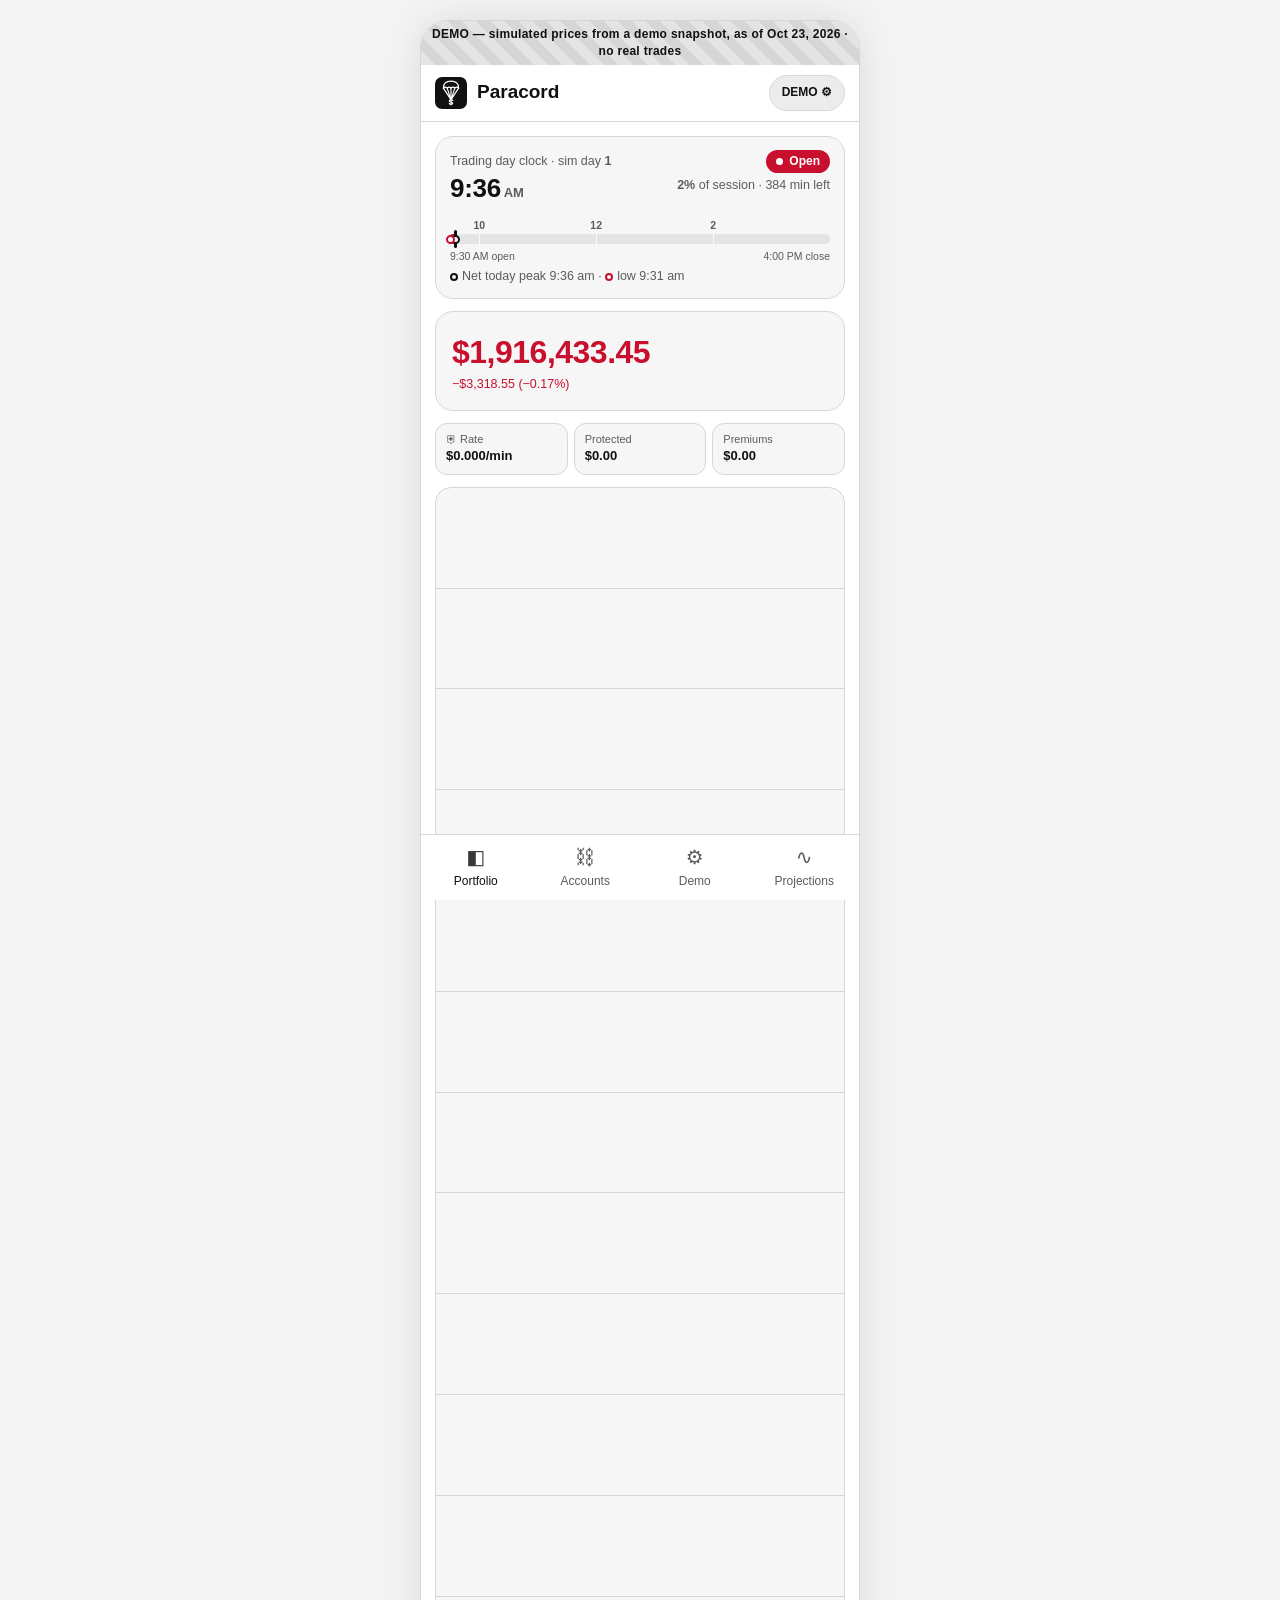
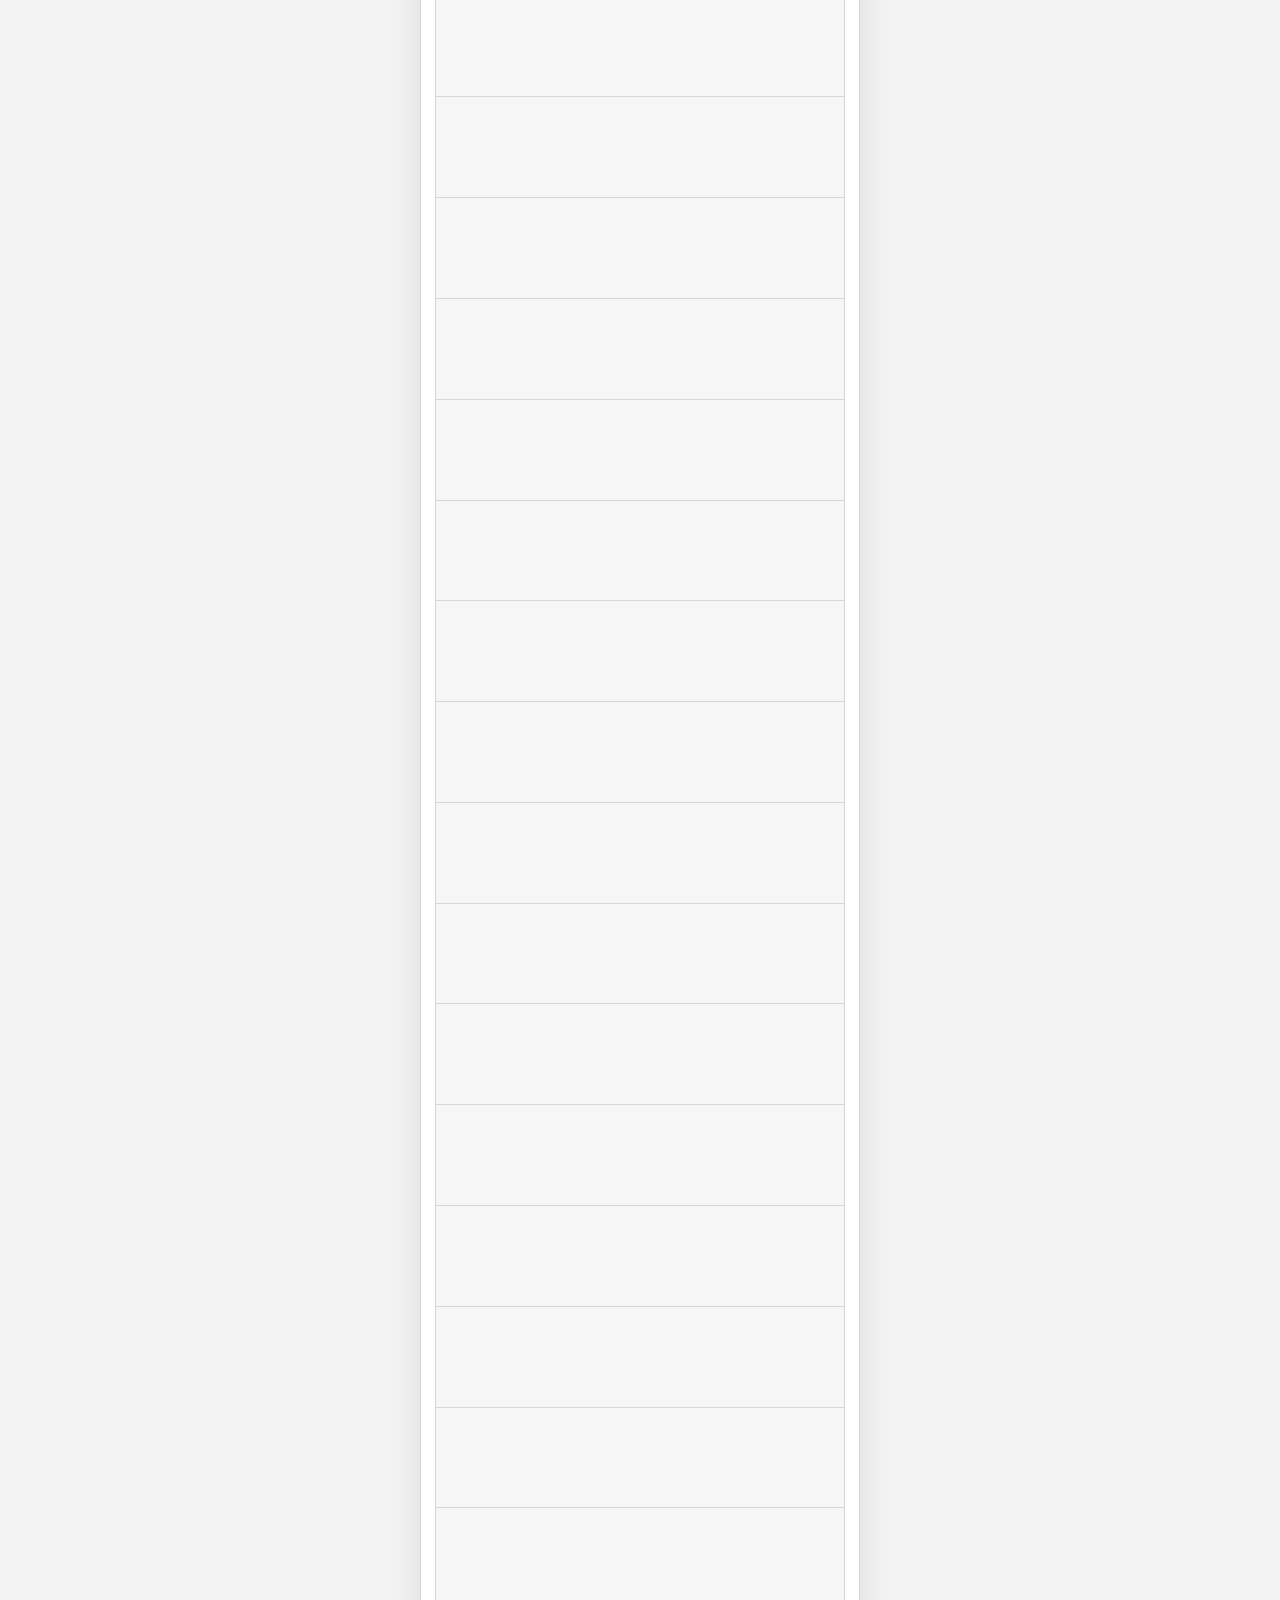
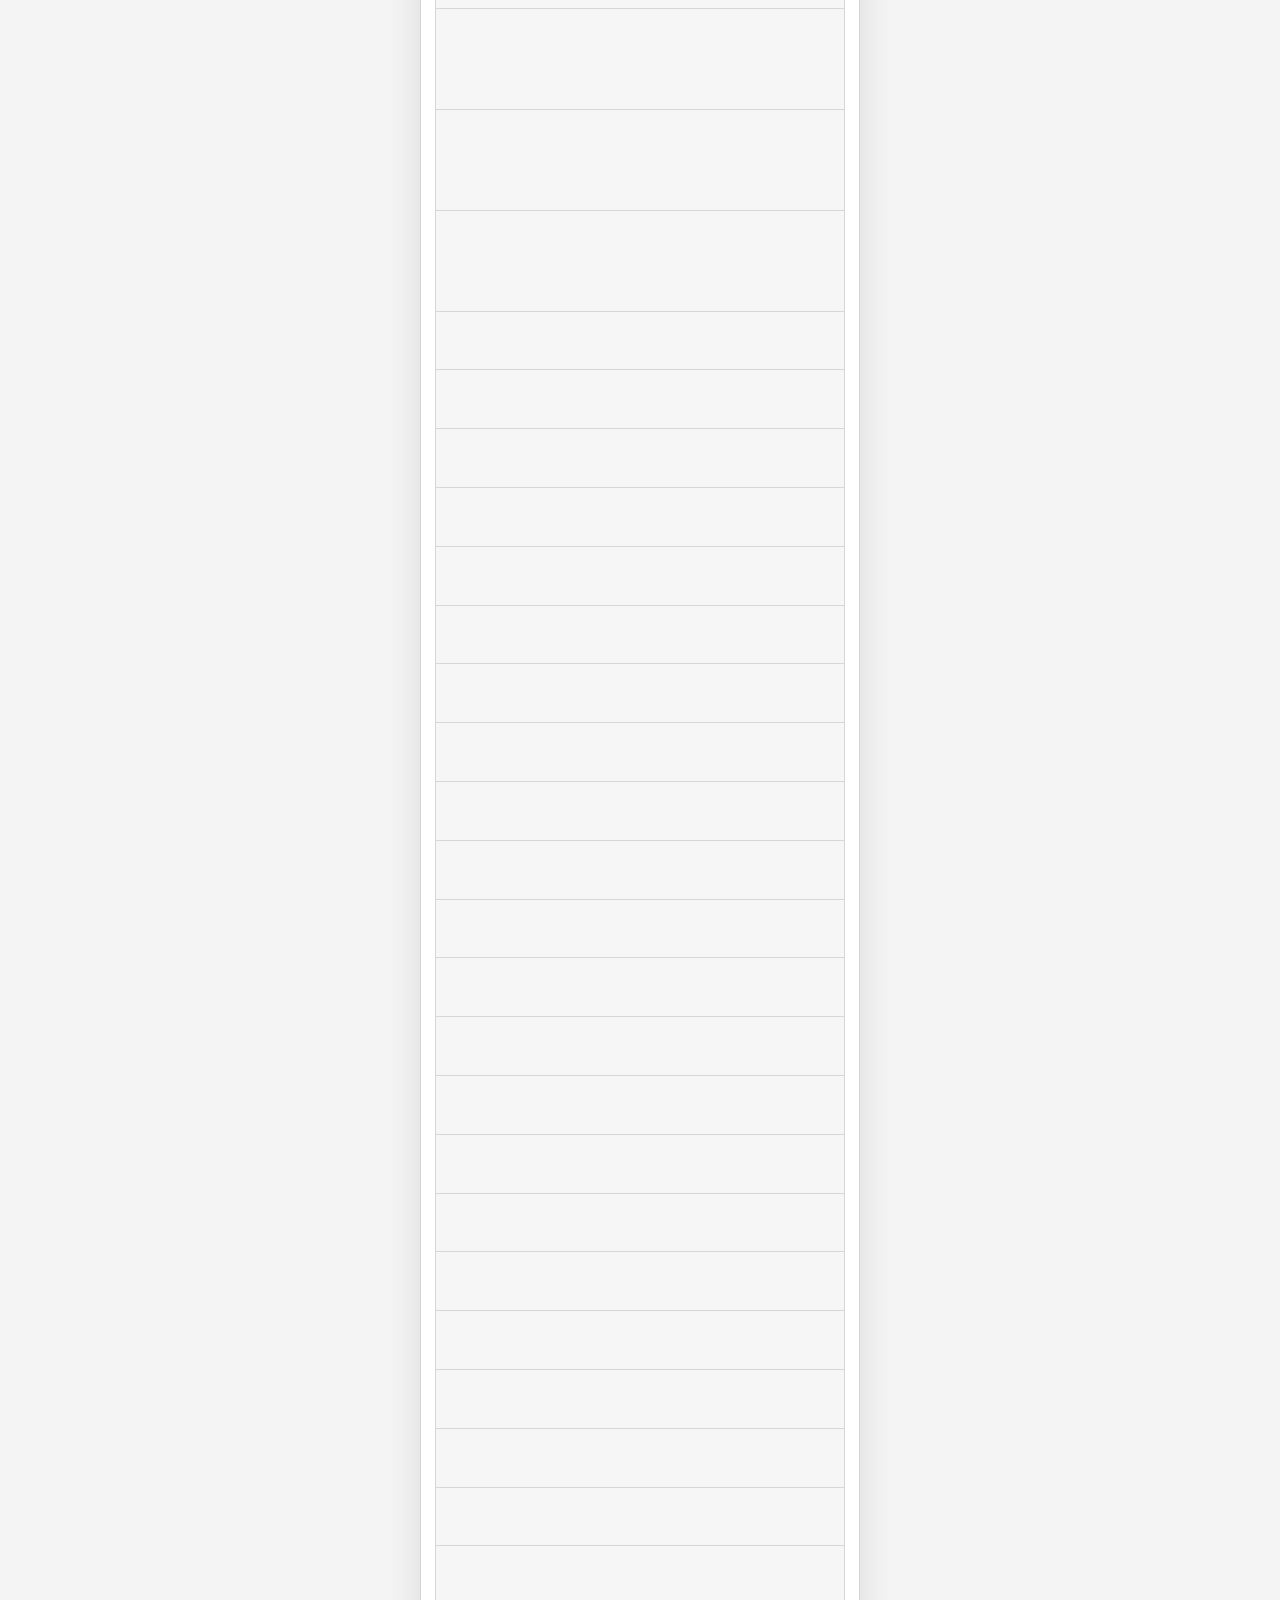
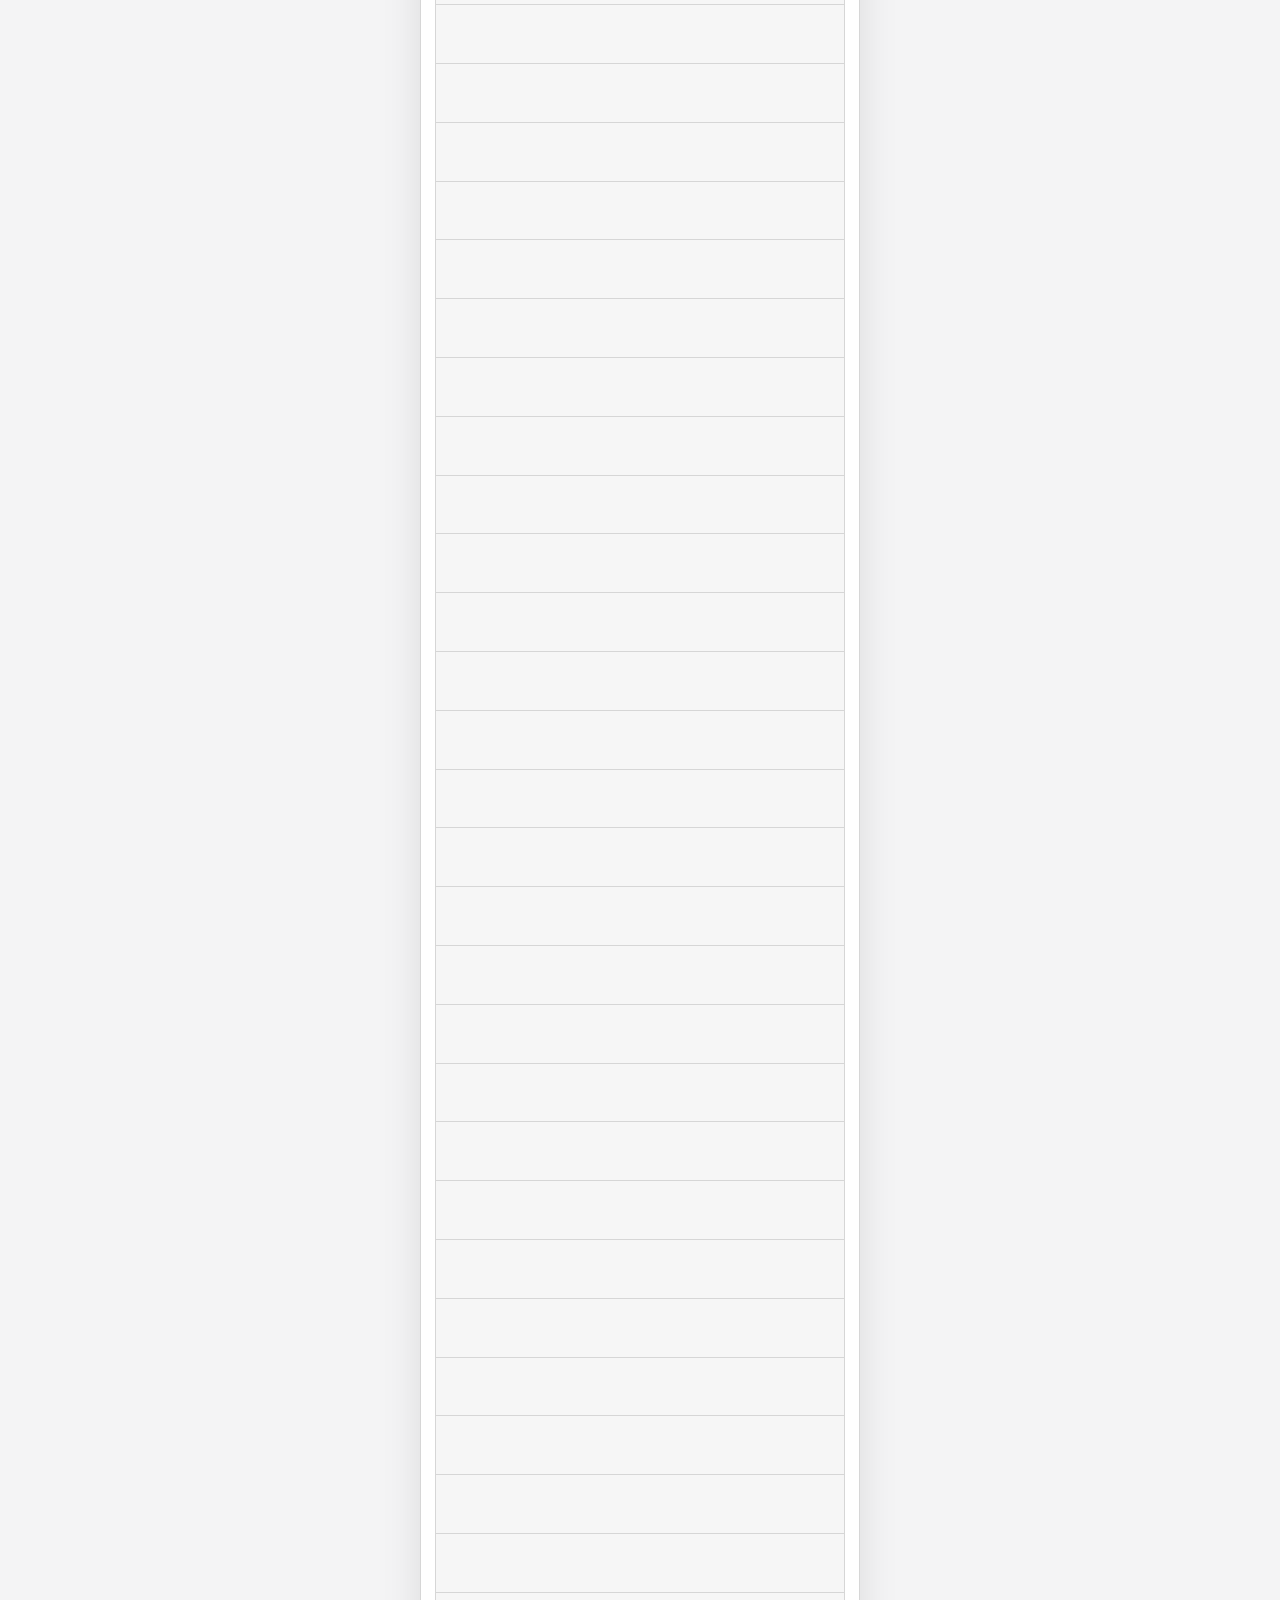
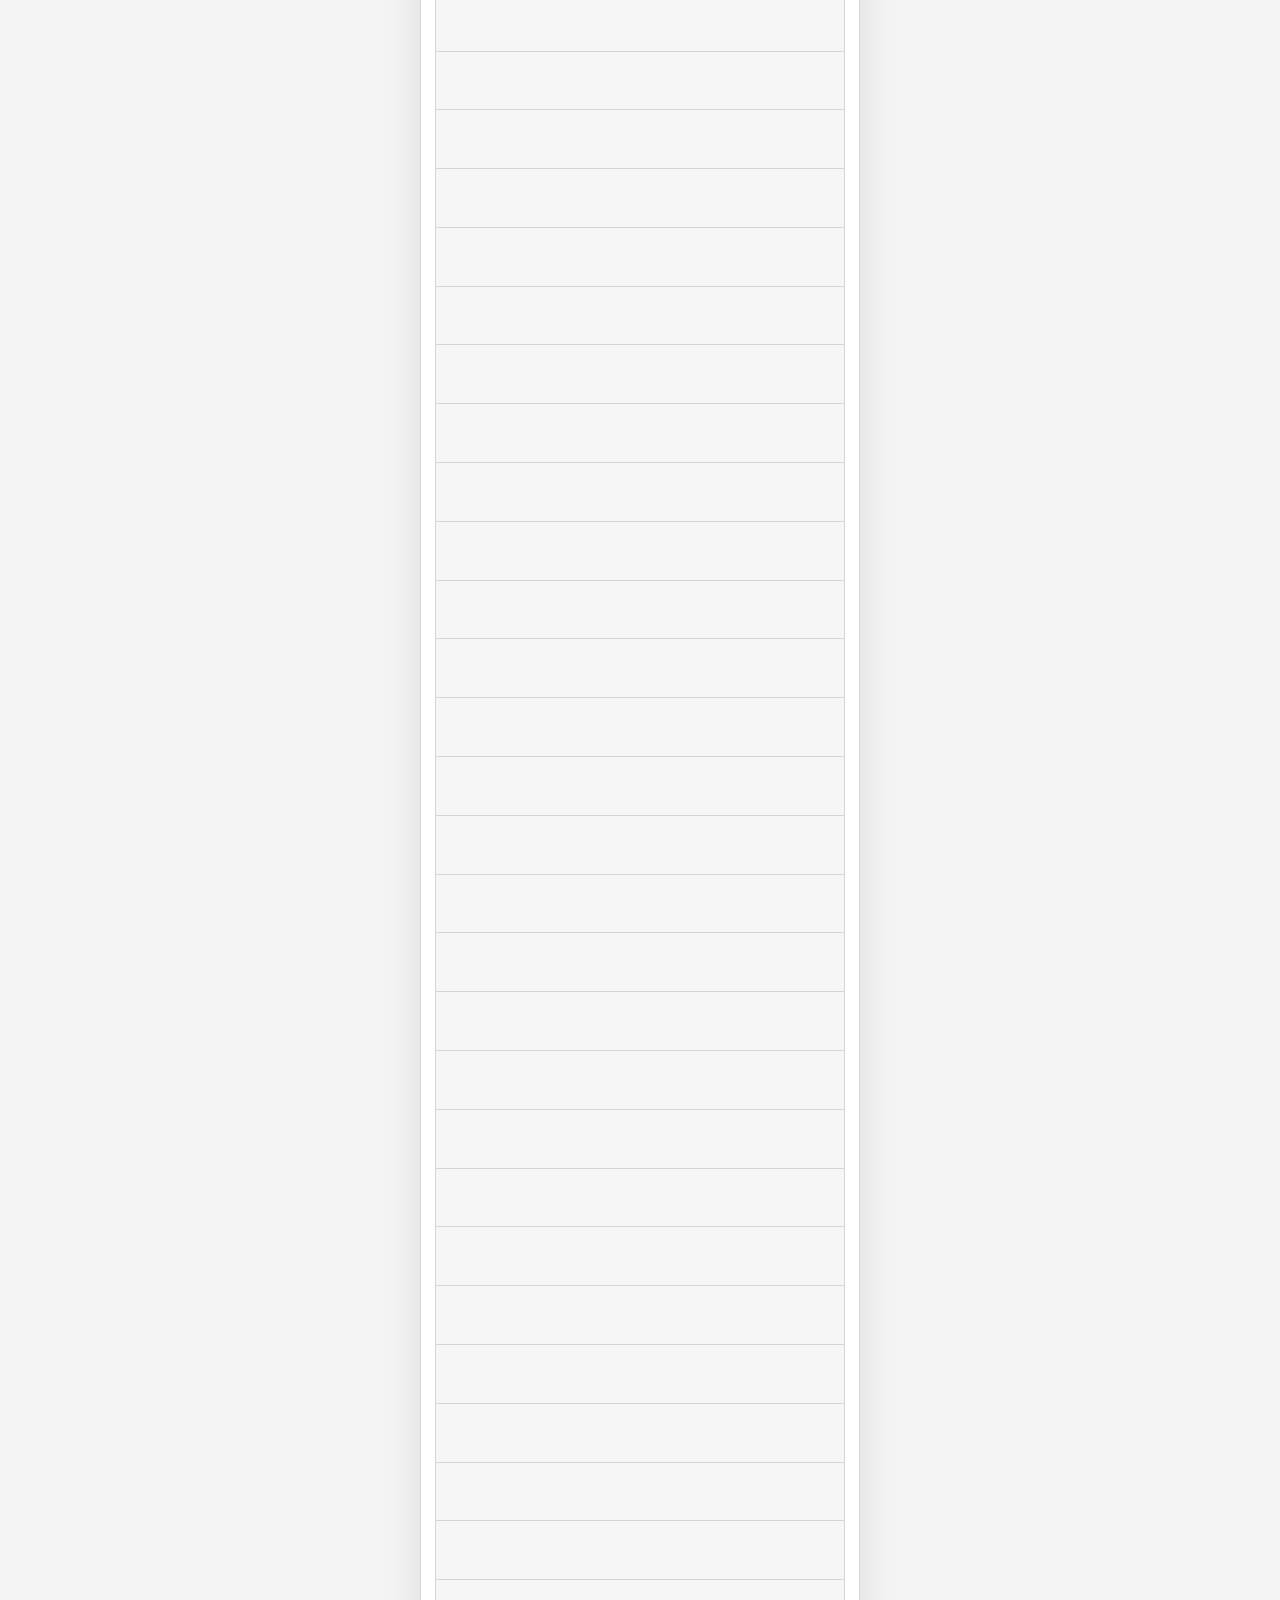
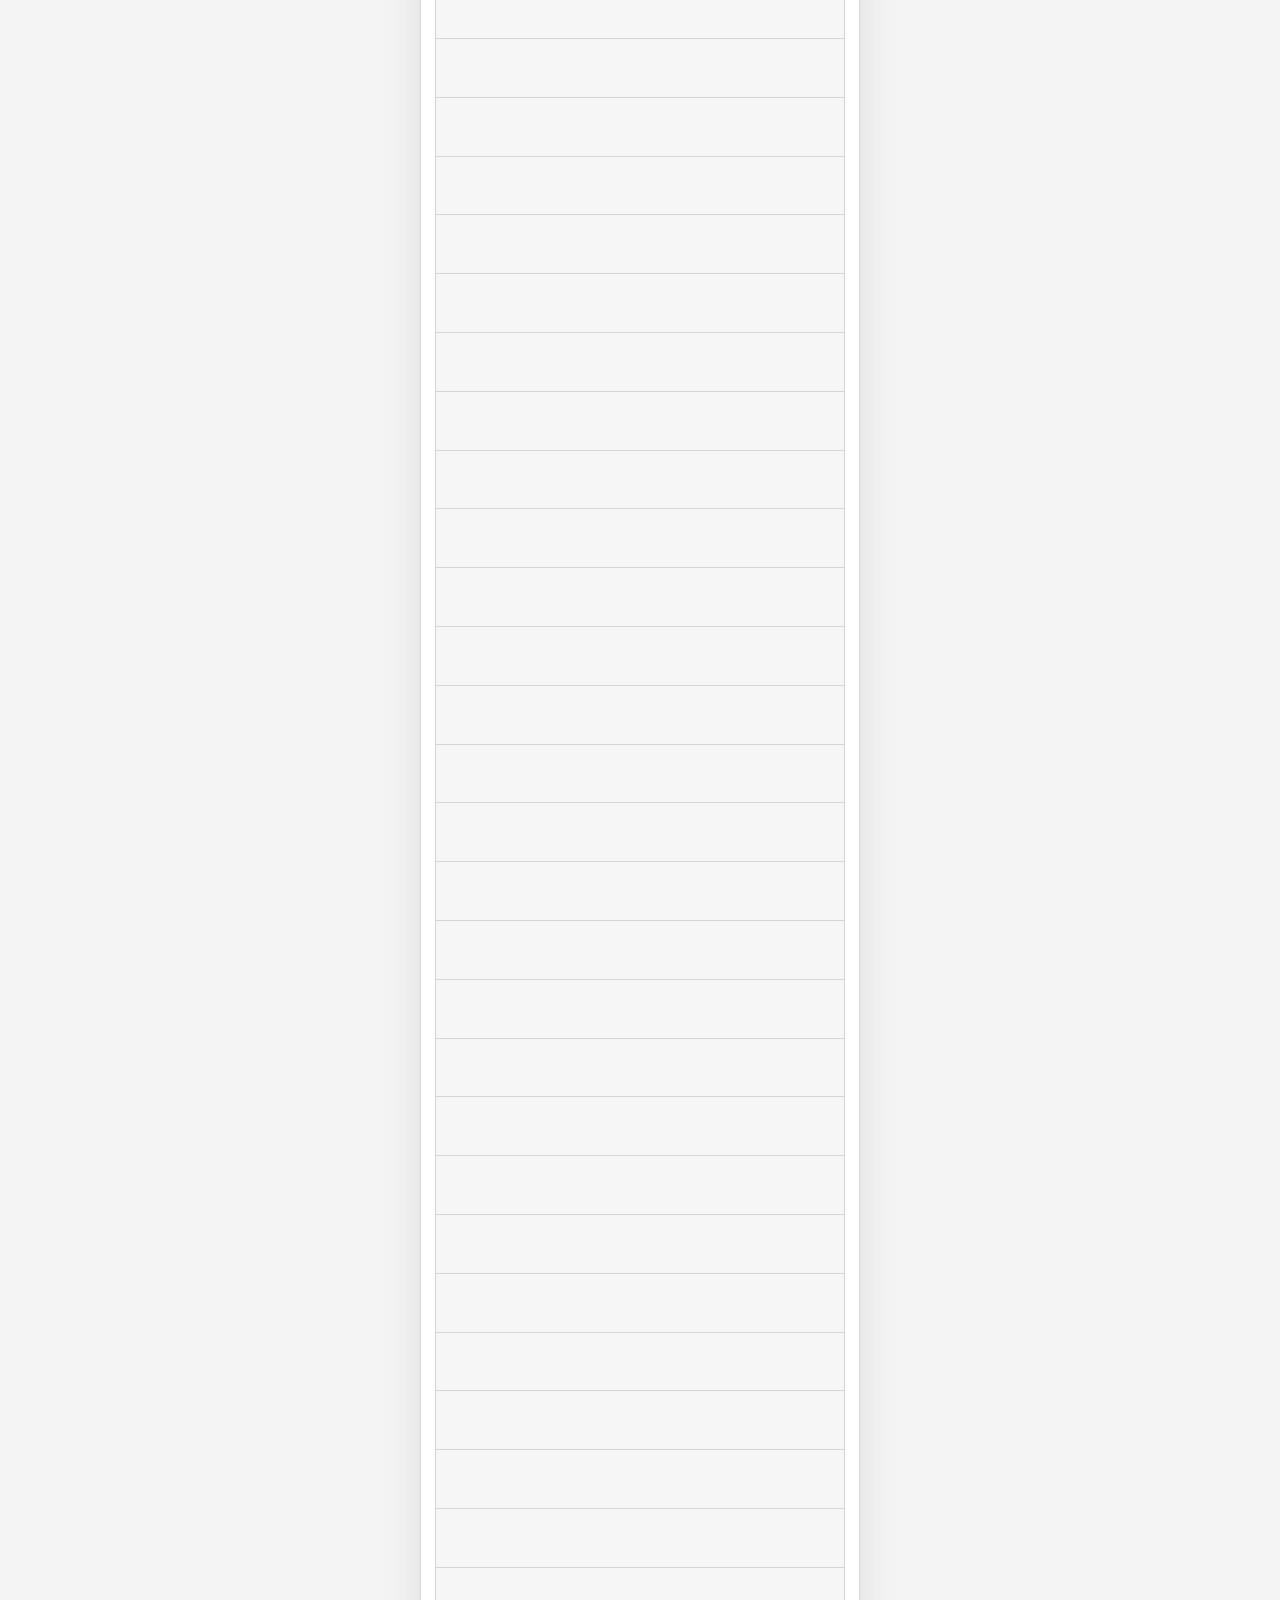
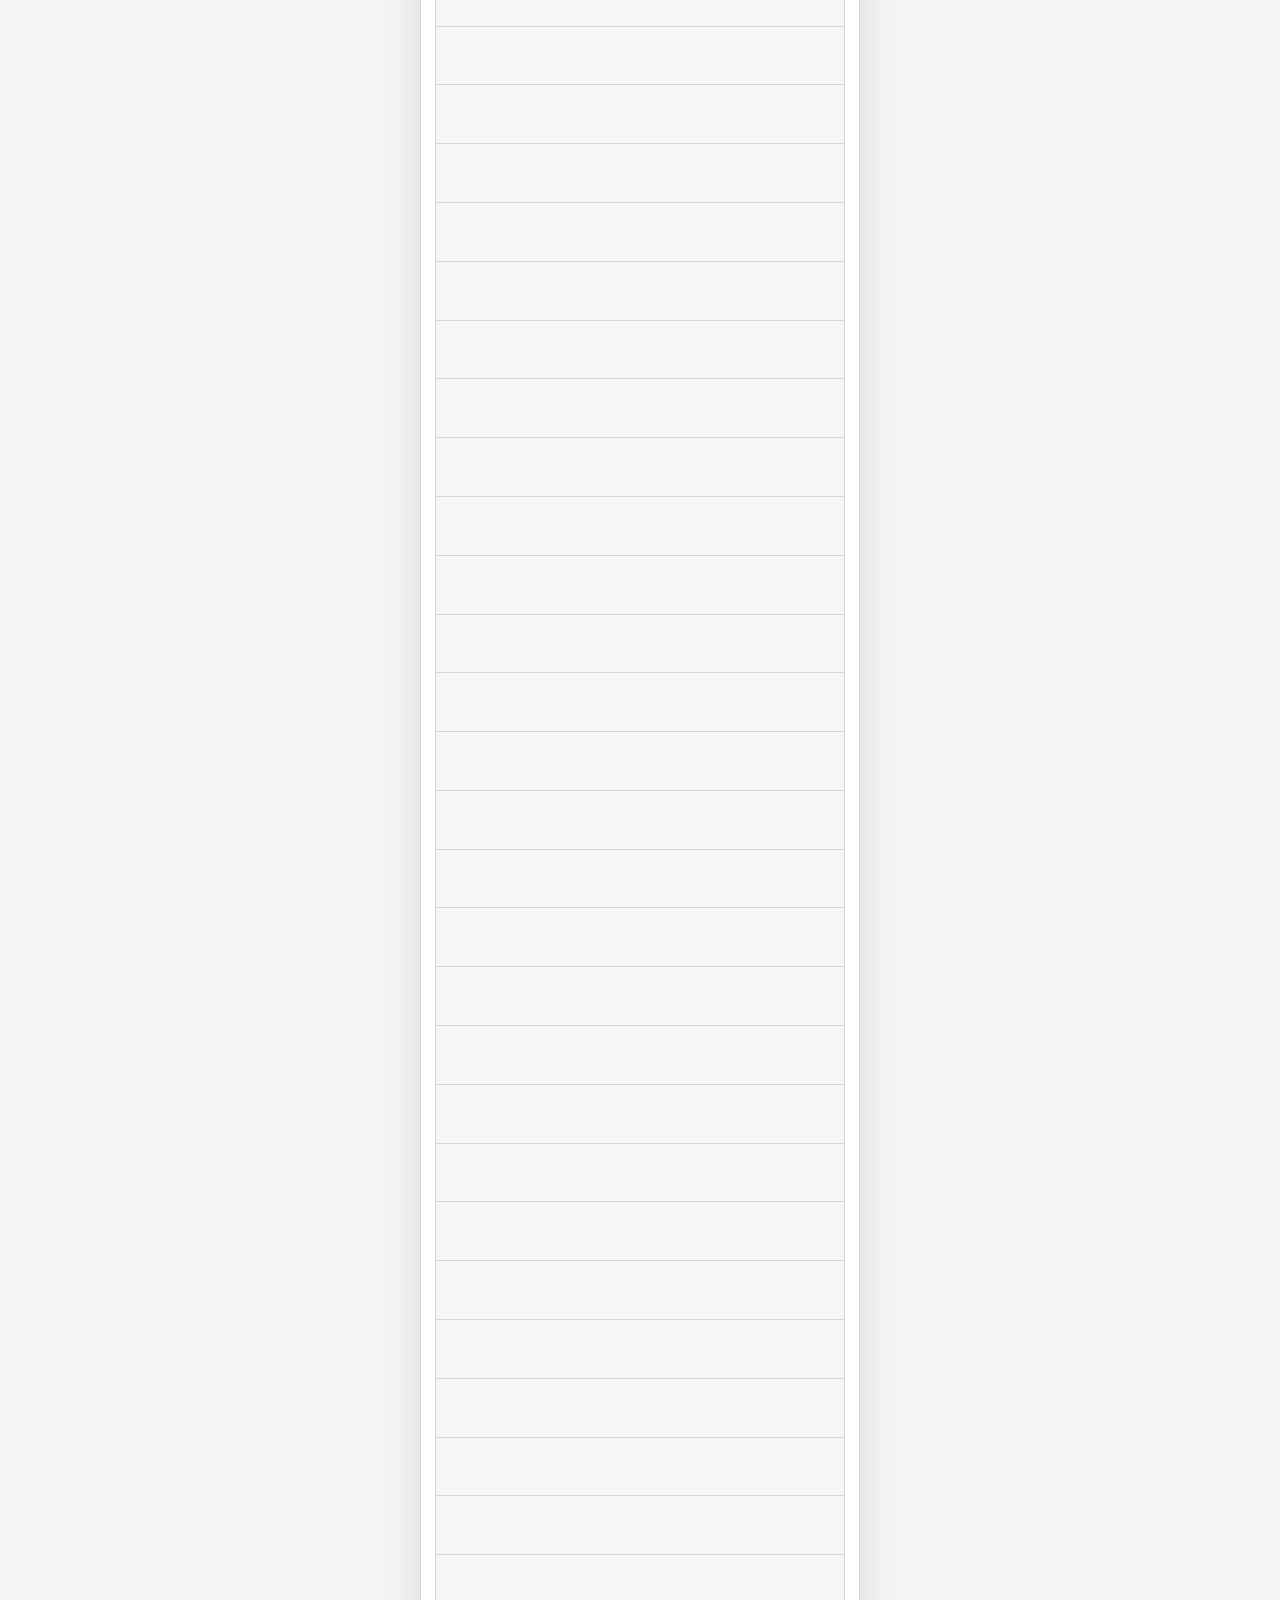
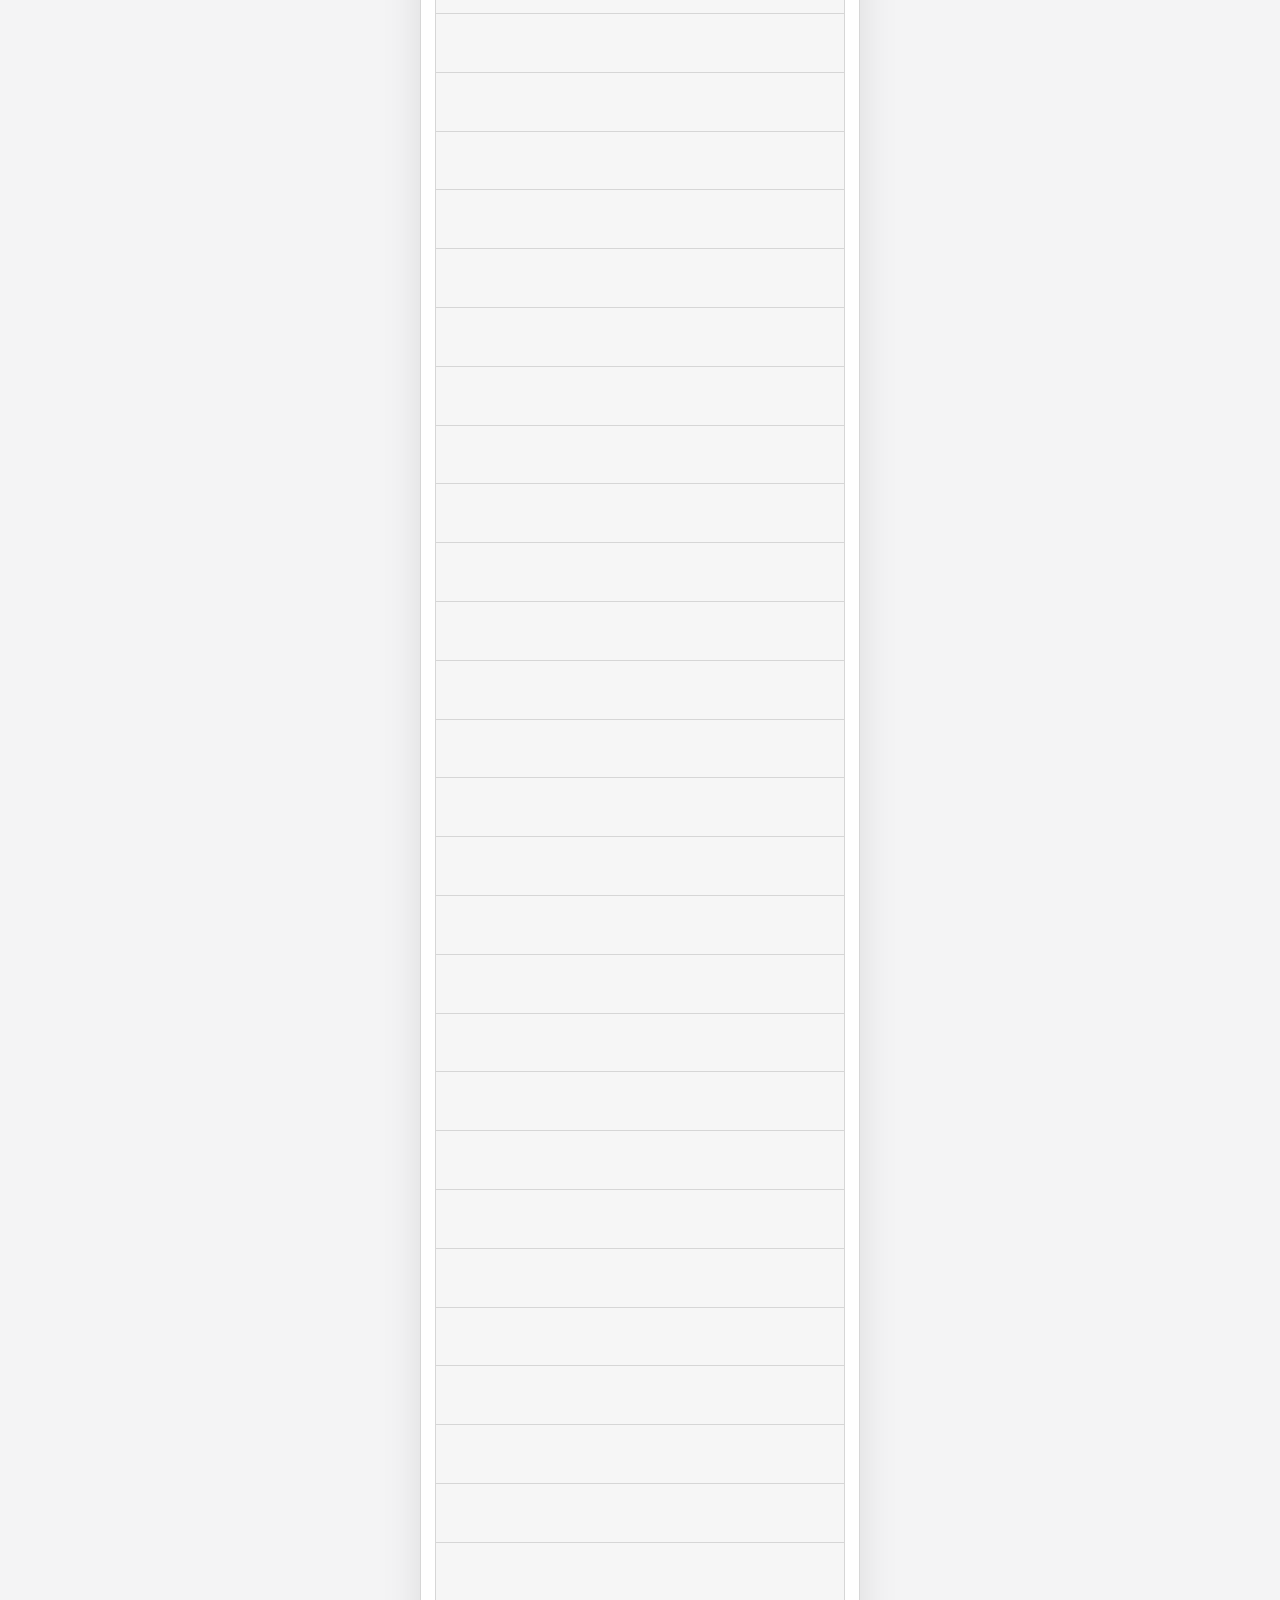
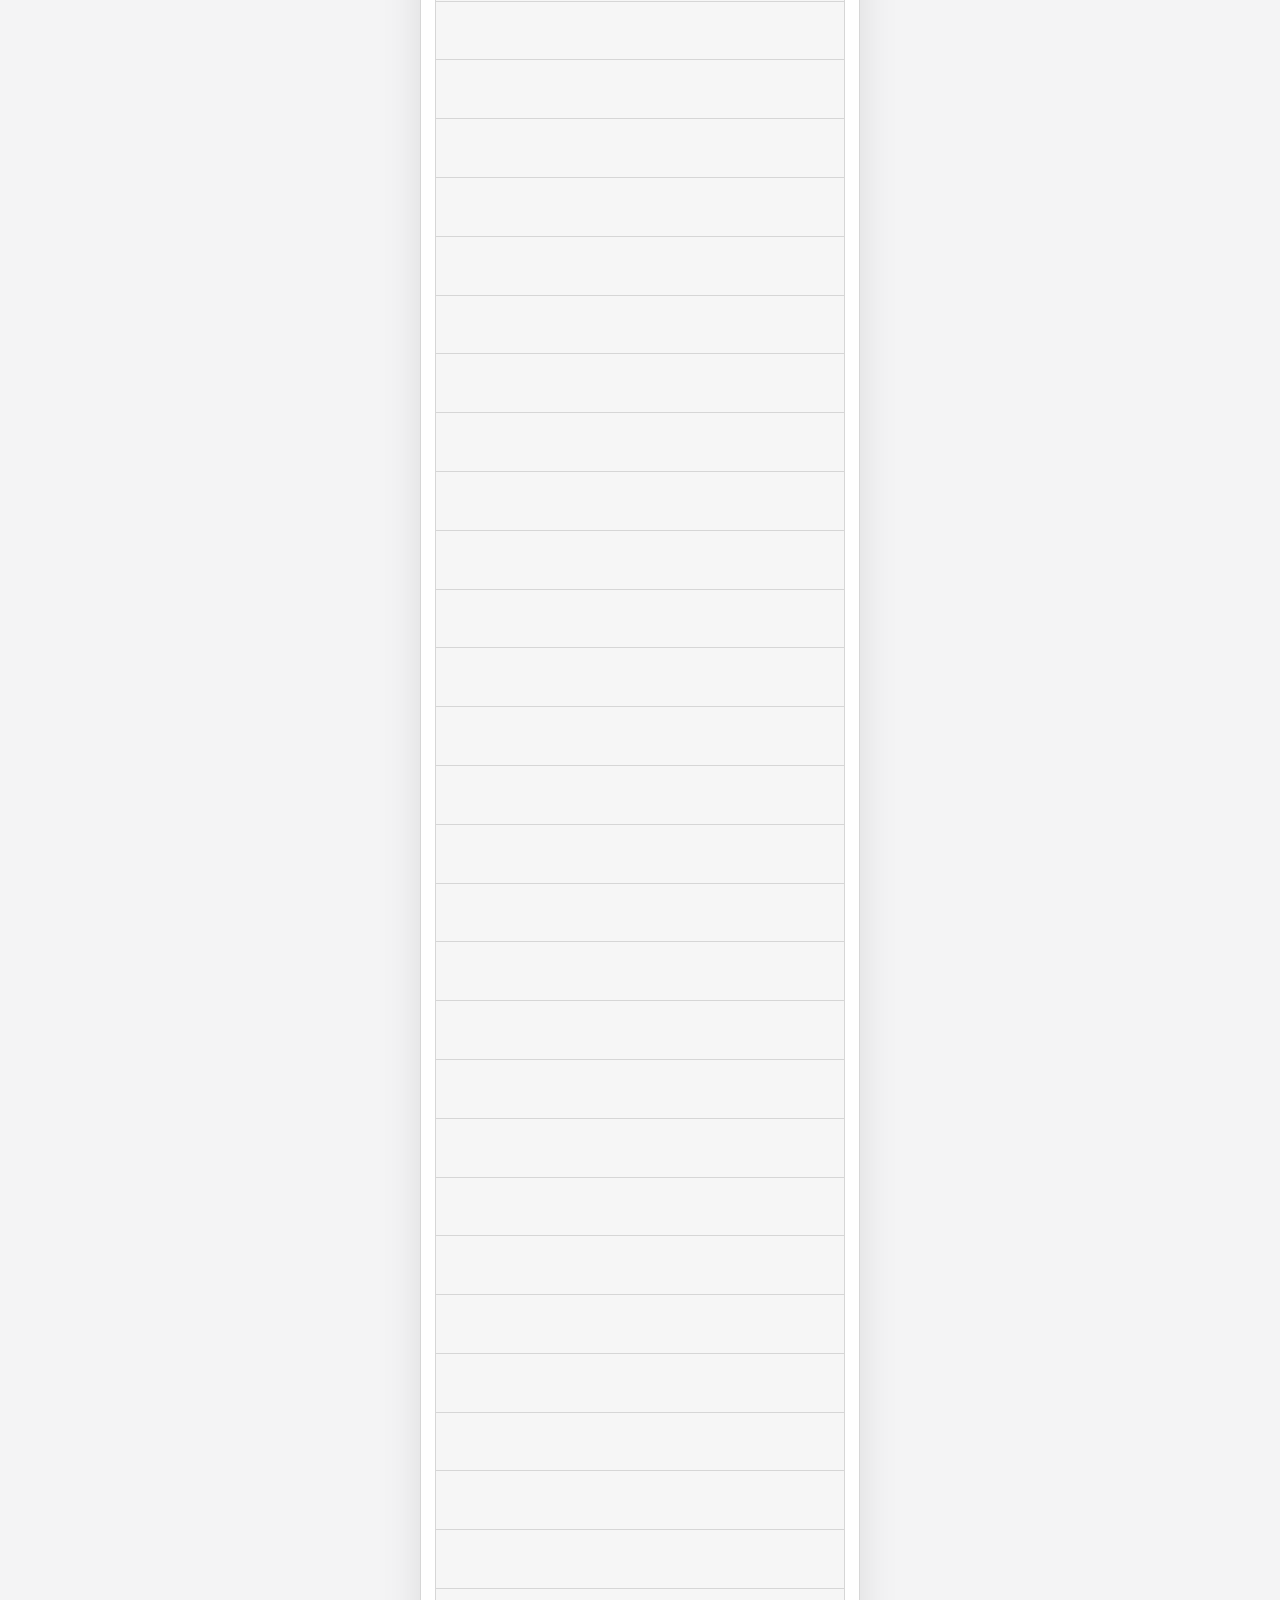
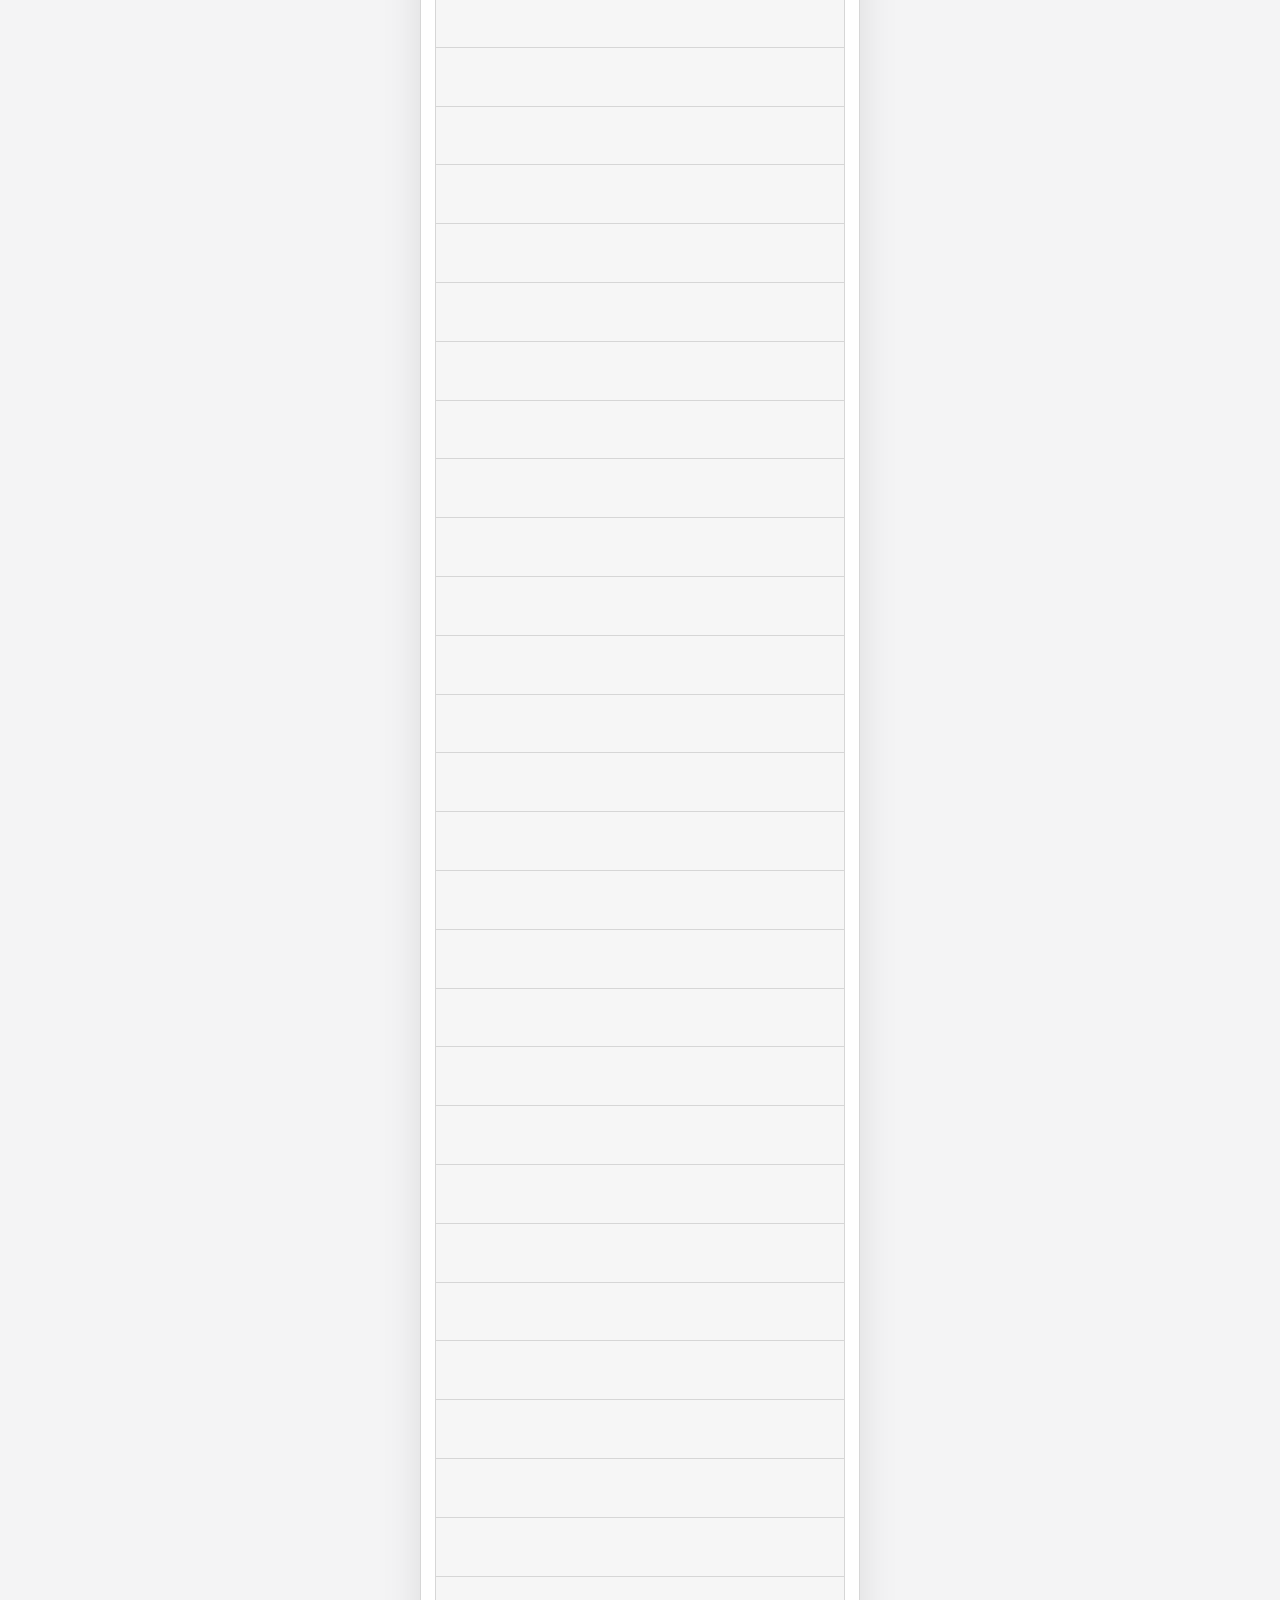
==== p13/index.html @ 497bd5d0 "p13 at /p13/: add Portfolio coverage nudges (nudge1 ff42b54)" ====
<!doctype html>
<html lang="en">
<head>
<meta charset="utf-8">
<meta name="viewport" content="width=device-width, initial-scale=1, viewport-fit=cover">
<meta name="theme-color" content="#ffffff">
<title>Paracord — Demo stock insurance</title>
<link rel="icon" type="image/svg+xml" href="logo-badge.svg?v=p13n">
<link rel="icon" type="image/png" sizes="32x32" href="favicon-32-badge.png?v=p13n">
<link rel="apple-touch-icon" sizes="180x180" href="apple-touch-icon-badge.png?v=p13n">
<link rel="stylesheet" href="styles.css?v=p13n">
<link rel="stylesheet" href="projections.css?v=p13n">
</head>
<body>
<div id="app" class="phone">
  <div class="demo-banner" role="note">DEMO — simulated prices from a demo snapshot, as of Oct 23, 2026 · no real trades</div>
  <header class="topbar">
    <button id="backBtn" class="icon-btn" aria-label="Back" hidden>&#8592;</button>
    <div class="brand" id="brand"><img class="logo" src="logo-badge.svg?v=p13n" alt="" width="32" height="32"><span>Paracord</span></div>
    <div class="title" id="title"></div>
    <button id="demoChip" class="demo-chip" aria-label="Open demo menu">DEMO ⚙</button>
  </header>
  <main id="view" tabindex="-1"></main>
  <nav class="tabs" id="tabs">
    <button data-tab="home"><span class="ti">◧</span>Portfolio</button>
    <button data-tab="accounts"><span class="ti">⛓</span>Accounts</button>
    <button data-tab="demo"><span class="ti">⚙</span>Demo</button>
    <button data-tab="projections"><span class="ti">∿</span>Projections</button>
  </nav>
  <div id="sheetRoot"></div>
  <div id="toast" role="status" aria-live="polite"></div>
</div>
<script src="rate.js?v=p13n"></script>
<script src="data/universe.js?v=p13n"></script>
<script src="data.js?v=p13n"></script>
<script src="sim.js?v=p13n"></script>
<script src="projections.js?v=p13n"></script>
<script src="confidence.js?v=p13n"></script>
<script src="nudge.js?v=p13n"></script>
<script src="app.js?v=p13n"></script>
</body>
</html>
---- p13/styles.css ----
:root{
  /* p4 light palette: white + grays, restrained red accent. Gains = near-black with "+", losses = red with "−". */
  --bg:#ffffff;--page:#f4f4f5;--panel:#f6f6f6;--panel2:#ececec;--line:#d6d6d6;--text:#111111;--muted:#5c5c5c;--faint:#8a8a8a;
  --accent:#c8102e;--accent-ink:#ffffff;--accent-tint:#c8102e14;--accent2:#c8102e;--ink:#111111;--up:#111111;--down:#c8102e;--warn:#3a3a3a;--radius:18px;
}
*{box-sizing:border-box;-webkit-tap-highlight-color:transparent}
html,body{margin:0;height:100%;background:var(--page);color:var(--text);font:15px/1.4 -apple-system,BlinkMacSystemFont,"Segoe UI",Roboto,Inter,sans-serif}
button{font:inherit;color:inherit;cursor:pointer}
.phone{position:relative;max-width:440px;min-height:100vh;margin:0 auto;background:var(--bg);display:flex;flex-direction:column;box-shadow:0 0 40px #0000001a}
.demo-banner{position:sticky;top:0;z-index:30;background:repeating-linear-gradient(45deg,#e4e4e4,#e4e4e4 10px,#d6d6d6 10px,#d6d6d6 20px);color:#111111;font-weight:800;font-size:12px;text-align:center;padding:5px 8px;letter-spacing:.3px}
.topbar{position:sticky;top:25px;z-index:20;display:flex;align-items:center;gap:8px;padding:10px 14px;background:rgba(255,255,255,.94);backdrop-filter:blur(8px);border-bottom:1px solid var(--line);min-height:56px}
.brand{display:flex;align-items:center;gap:10px;font-weight:800;font-size:19px}
.logo{display:block;width:32px;height:32px;flex:none}
.title{flex:1;font-weight:700;font-size:17px;white-space:nowrap;overflow:hidden;text-overflow:ellipsis}
.brand+.title:empty{flex:1}
.icon-btn{width:44px;height:44px;border-radius:12px;border:1px solid var(--line);background:var(--panel);font-size:20px}
.demo-chip{margin-left:auto;border:1px solid var(--line);background:var(--panel2);color:var(--text);border-radius:999px;padding:8px 12px;font-weight:700;font-size:12px;min-height:36px}
main{flex:1;padding:14px 14px 100px;outline:none}
.tabs{position:sticky;bottom:0;z-index:20;display:grid;grid-template-columns:repeat(4,1fr);background:rgba(255,255,255,.97);border-top:1px solid var(--line);padding-bottom:env(safe-area-inset-bottom)}
.tabs button{background:none;border:0;padding:8px 0 10px;min-height:60px;color:var(--muted);font-size:12px;display:flex;flex-direction:column;align-items:center;gap:2px}
.tabs .ti{font-size:20px}
.tabs button.on{color:var(--text)}
.tabs button.on .ti{color:var(--accent)}
.card{background:var(--panel);border:1px solid var(--line);border-radius:var(--radius);padding:16px;margin-bottom:12px}
.card h3{margin:0 0 10px;font-size:14px;color:var(--muted);font-weight:600;text-transform:uppercase;letter-spacing:.6px}
.hero{background:var(--panel);border:1px solid var(--line)}
.hero .big{color:var(--accent)}
.big{font-size:32px;font-weight:800;letter-spacing:-.5px;font-variant-numeric:tabular-nums}
.muted{color:var(--muted)}.small{font-size:12.5px}
.up{color:var(--up)}.down{color:var(--down)}
.num{font-variant-numeric:tabular-nums}
.row{display:flex;align-items:center;gap:10px}
.between{justify-content:space-between}
.grid2{display:grid;grid-template-columns:1fr 1fr;gap:10px}
.stat{background:var(--panel2);border-radius:14px;padding:12px}
.stat .k{font-size:12px;color:var(--muted)}.stat .v{font-size:18px;font-weight:700;font-variant-numeric:tabular-nums}
.badges{display:flex;flex-wrap:wrap;gap:6px}
.bb{display:inline-flex;align-items:center;gap:6px;border-radius:999px;padding:4px 10px 4px 4px;font-size:12px;font-weight:700;background:var(--panel2);border:1px solid var(--line)}
.bb i{font-style:normal;display:inline-grid;place-items:center;width:20px;height:20px;border-radius:50%;font-size:9px;color:#fff;background:#2b2b2b!important}
.bb.sm{padding:2px 7px 2px 2px;font-size:10.5px}.bb.sm i{width:15px;height:15px;font-size:7px}
.btn{display:flex;align-items:center;justify-content:center;gap:8px;width:100%;min-height:52px;border-radius:14px;border:0;background:var(--accent);color:var(--accent-ink);font-weight:700;font-size:16px;padding:0 16px}
.btn.ghost{background:transparent;border:1px solid var(--line);color:var(--text)}
.btn.mint{background:var(--ink);color:#ffffff}
.btn.warn{background:#ffffff;border:1.5px solid var(--ink);color:var(--ink)}
.btn.danger{background:var(--down)}
.btn.sm{min-height:40px;font-size:14px;width:auto}
.btn+.btn{margin-top:10px}
.stock{display:grid;grid-template-columns:40px 1fr 76px 92px;align-items:center;gap:10px;width:100%;text-align:left;background:var(--panel);border:1px solid var(--line);border-radius:16px;padding:12px;margin-bottom:8px;min-height:72px}
.tk{width:40px;height:40px;border-radius:12px;display:grid;place-items:center;font-weight:800;font-size:11px;color:#fff;background:var(--ink)!important}
.stock .nm{font-weight:700}.stock .sub{font-size:12px;color:var(--muted);white-space:nowrap;overflow:hidden;text-overflow:ellipsis}
.stock .px{text-align:right;font-variant-numeric:tabular-nums}
.ins{display:inline-block;font-size:10.5px;font-weight:800;border-radius:6px;padding:2px 6px;margin-top:3px}
.ins.on{background:var(--accent-tint);color:var(--accent)}.ins.off{background:#0000000d;color:var(--muted)}
.chart{width:100%;height:210px;display:block;border-radius:12px;background:#ffffff;border:1px solid var(--line)}
.toggle{position:relative;width:64px;height:36px;border-radius:999px;border:0;background:#c4c4c4;flex:none;transition:.2s}
.toggle::after{content:"";position:absolute;top:4px;left:4px;width:28px;height:28px;border-radius:50%;background:#fff;transition:.2s}
.toggle[aria-checked=true]{background:var(--accent)}.toggle[aria-checked=true]::after{left:32px}
.rate{font-size:34px;font-weight:800;font-variant-numeric:tabular-nums;color:var(--accent)}
.ratebox{background:#ffffff;border:1px solid var(--line);border-radius:16px;padding:14px;margin:12px 0}
.kv{display:flex;justify-content:space-between;align-items:center;padding:10px 0;border-bottom:1px solid var(--line);font-variant-numeric:tabular-nums}
.kv:last-child{border-bottom:0}.kv .k{color:var(--muted)}.kv .v{font-weight:700}
.kv.total .v{font-size:20px}
.ring{width:84px;height:84px;flex:none}
.pill{display:inline-flex;align-items:center;gap:6px;border-radius:999px;padding:6px 12px;font-weight:800;font-size:13px}
.pill.gold{background:var(--accent);color:#ffffff}
.pill.vol{background:#0000000d;color:var(--muted);font-weight:700;font-size:12px}
.pill.news{background:var(--accent-tint);color:var(--accent)}
.demo-tag{display:inline-block;background:var(--panel2);color:var(--text);border:1px dashed #9a9a9a;border-radius:8px;padding:4px 8px;font-size:11.5px;font-weight:800;letter-spacing:.3px}
.footer-note{text-align:center;color:var(--muted);font-size:11.5px;margin:18px 0 6px}
.seg{display:flex;gap:6px;background:var(--panel2);padding:4px;border-radius:12px}
.seg button{flex:1;min-height:42px;border:0;border-radius:9px;background:transparent;color:var(--muted);font-weight:700}
.seg button.on{background:var(--accent);color:var(--accent-ink)}
.stepper{display:flex;align-items:center;gap:10px}
.stepper button{width:52px;height:52px;border-radius:14px;border:1px solid var(--line);background:var(--panel2);font-size:24px}
.stepper input{flex:1;min-width:0;height:52px;border-radius:14px;border:1px solid var(--line);background:#ffffff;color:var(--text);text-align:center;font-size:22px;font-weight:800}
input[type=range]{width:100%;height:36px;accent-color:var(--accent)}
.breakdown{font-size:13px}
.breakdown .term{display:grid;grid-template-columns:34px 1fr auto;gap:8px;align-items:start;padding:8px 0;border-bottom:1px solid var(--line)}
.breakdown .term:last-child{border-bottom:0}
.breakdown .sym{font-weight:800;color:var(--accent);font-size:16px}
.breakdown .val{font-weight:800;font-variant-numeric:tabular-nums;text-align:right}
.breakdown .ex{color:var(--muted);font-size:11.5px}
.formula{font-family:ui-monospace,Menlo,Consolas,monospace;font-size:11.5px;background:var(--panel2);border-radius:10px;padding:10px;color:#222222;overflow-x:auto;white-space:pre}
details.how summary{cursor:pointer;min-height:44px;display:flex;align-items:center;font-weight:700;list-style:none}
details.how summary::after{content:"▾";margin-left:auto;color:var(--muted)}
details.how[open] summary::after{content:"▴"}
/* sheets */
.scrim{position:fixed;inset:0;background:#00000059;z-index:50;display:flex;justify-content:center;align-items:flex-end;animation:fade .15s}
.sheet{width:100%;max-width:440px;max-height:92vh;overflow:auto;background:var(--panel);border-radius:22px 22px 0 0;padding:10px 16px 24px;border-top:1px solid var(--line);animation:up .2s}
.grab{width:44px;height:5px;border-radius:9px;background:#00000026;margin:4px auto 12px}
.sheet h2{margin:4px 0 6px;font-size:20px}
.broker{display:flex;align-items:center;gap:12px;width:100%;min-height:64px;padding:10px 12px;border-radius:14px;border:1px solid var(--line);background:var(--panel2);margin-bottom:8px;text-align:left}
.broker .lg{width:40px;height:40px;border-radius:12px;display:grid;place-items:center;color:#fff;font-weight:800;background:#2b2b2b!important}
.broker .st{margin-left:auto;font-size:12px;font-weight:700;color:var(--muted)}
.broker .st.linked{color:var(--accent)}
.oauth{background:#ffffff;color:#111111;border:1px solid var(--line);border-radius:16px;overflow:hidden}
.oauth .url{background:var(--panel2);font-size:12px;padding:8px 12px;color:var(--muted);font-family:ui-monospace,monospace}
.oauth .body{padding:16px}
.oauth .pair{display:flex;align-items:center;justify-content:center;gap:12px;margin:6px 0 14px}
.oauth .pair .lg{width:52px;height:52px;border-radius:14px;display:grid;place-items:center;color:#fff;font-weight:800;font-size:18px;background:#2b2b2b!important}
.oauth ul{padding-left:18px;margin:8px 0}.oauth li{margin:4px 0}
.oauth .note{background:var(--panel2);border:1px solid #b5b5b5;border-radius:10px;padding:8px 10px;font-size:12.5px;color:#222222;margin:10px 0}
.oauth .btn.ghost{color:#111111;border-color:var(--line)}
.check{width:72px;height:72px;border-radius:50%;background:var(--accent-tint);color:var(--accent);display:grid;place-items:center;font-size:38px;margin:10px auto}
.center{text-align:center}
#toast{position:fixed;left:50%;bottom:86px;transform:translateX(-50%);z-index:60;background:#111111;color:#ffffff;border:1px solid #111111;padding:10px 16px;border-radius:12px;font-size:14px;opacity:0;pointer-events:none;transition:.2s;max-width:90vw}
#toast.show{opacity:1}
@keyframes up{from{transform:translateY(40px);opacity:.5}to{transform:none;opacity:1}}
@keyframes fade{from{opacity:0}}
@media (min-width:600px){body{padding:20px 0}.phone{min-height:calc(100vh - 40px);border-radius:28px;overflow:clip;border:1px solid var(--line)}}
.tabs .ti{font-variant-emoji:text;font-family:"Segoe UI Symbol","DejaVu Sans",sans-serif;filter:grayscale(1)}
.conf .conf-top{display:flex;align-items:flex-end;justify-content:space-between;gap:12px;margin-top:10px}
.conf-num{color:var(--accent);font-size:44px;line-height:1}
.conf-spark{width:120px;height:40px;flex:none;background:#fff;border:1px solid var(--line);border-radius:8px}
.conf-gauge{position:relative;display:flex;margin:12px 0 6px;border-radius:9px;overflow:visible;border:1px solid var(--line)}
.conf-gauge span{font-size:9.5px;font-weight:700;text-align:center;padding:6px 1px;color:var(--muted);background:var(--panel2);border-right:1px solid #fff;line-height:1.1}
.conf-gauge span:first-child{border-radius:8px 0 0 8px}.conf-gauge span:last-child{border-right:0;border-radius:0 8px 8px 0}
.conf-gauge span.on{background:var(--accent);color:#fff}
.conf-gauge i{position:absolute;top:-5px;bottom:-5px;width:3px;margin-left:-1.5px;background:#111;border-radius:2px}
.conf-drv{margin:6px 0 10px}
.conf-res{background:#fff;border:1px solid var(--line);border-radius:14px;padding:12px}
.conf-status{margin-top:8px;border-radius:10px;padding:8px 10px;font-weight:800;font-size:13.5px}
.conf-status.ok{background:var(--panel2);color:#111}
.conf-status.bad{background:var(--accent);color:#fff}
.conf-sl{display:flex;justify-content:space-between;gap:8px;margin-top:10px}
.conf .how{margin-top:4px}

/* p7: Paracord-owned stock inventory */
.inv-num{font-size:32px;line-height:1.1}
.inv-scroll{overflow-x:auto;margin-top:10px;border:1px solid var(--line);border-radius:12px;background:#fff}
.inv-tbl{width:100%;border-collapse:collapse;font-size:11px;font-variant-numeric:tabular-nums}
.inv-tbl th{font-size:10px;color:var(--muted);font-weight:700;text-align:left;padding:6px 4px;border-bottom:1px solid var(--line);white-space:nowrap}
.inv-tbl td{padding:6px 4px;border-bottom:1px solid var(--panel2);white-space:nowrap}
.inv-tbl tr:last-child td{border-bottom:0}
.inv-tbl .r{text-align:right}
.inv-bar{display:inline-block;width:18px;height:6px;border-radius:3px;background:var(--panel2);margin-right:4px;vertical-align:middle;overflow:hidden}
.inv-bar i{display:block;height:100%;background:#111}
.inv .btn[disabled]{opacity:.45;cursor:not-allowed;width:auto}

/* p8 / pricing v4: rate lock, caps, membership */
.lockpill { background: #111111; color: #ffffff; font-size: 11px; padding: 3px 8px; }
.capline { margin-top: 8px; font-weight: 700; }
.member-badge { margin-top: 10px; display: flex; gap: 6px; align-items: center; flex-wrap: wrap; }
.member-req { margin: 10px 0 6px; padding: 8px 10px; border: 1px solid #d6d6d6; border-radius: 10px; background: #fafafa; }
.member-terms li { margin-bottom: 6px; }
.member-agree input { margin-top: 2px; width: 18px; height: 18px; flex: none; }
#memberJoin[disabled] { opacity: .45; }
.conf-moves{margin-top:6px;line-height:1.55}

/* p10: intraday net range (peak / now / low of net today, and after open exposure) */
.net-range{margin-top:8px;padding:8px 10px;border:1px solid var(--line);border-radius:12px;background:var(--panel)}
.net-row{display:flex;flex-direction:column;gap:6px;margin-top:4px}
.net-lines{display:grid;gap:6px}
.net-line{display:grid;grid-template-columns:repeat(3,minmax(0,1fr));gap:2px 6px;align-items:start}
.net-line+.net-line{border-top:1px solid var(--line);padding-top:6px}
.net-lbl{grid-column:1/-1;font-size:12.5px;line-height:1.3}.net-lbl div{display:inline;margin-left:4px;font-size:10.5px}
.net-cell .k{font-size:10px;color:var(--muted);font-weight:700;text-transform:uppercase;letter-spacing:.4px}
.net-cell .v{font-weight:800;font-size:14px;font-variant-numeric:tabular-nums;white-space:nowrap}
.net-cell .t{font-size:10.5px;color:var(--muted)}
.net-spark{display:block;width:100%;height:48px;background:#fff;border:1px solid var(--line);border-radius:8px}
.net-key{white-space:nowrap}.net-key i{display:inline-block;width:12px;height:0;border-top:2px solid #111;vertical-align:middle;margin:0 3px 0 6px}
.net-key i.k2{border-top:2px dashed var(--accent)}
/* p12: membership plans (Monthly $29.99 / Yearly $199) */
.plan-pick{display:grid;grid-template-columns:1fr 1fr;gap:10px;margin:10px 0 12px}
.plan-opt{display:flex;gap:10px;align-items:flex-start;text-align:left;background:#fff;border:1.5px solid var(--line);border-radius:14px;padding:12px;min-height:44px}
.plan-opt.on{border-color:var(--accent);box-shadow:0 0 0 3px var(--accent-tint)}
.plan-radio{flex:none;width:18px;height:18px;margin-top:2px;border-radius:50%;border:2px solid #8a8a8a;position:relative}
.plan-opt.on .plan-radio{border-color:var(--accent)}
.plan-opt.on .plan-radio::after{content:"";position:absolute;inset:3px;border-radius:50%;background:var(--accent)}
.plan-main{display:flex;flex-direction:column;gap:2px;min-width:0}
.plan-price{font-size:22px;font-weight:800;font-variant-numeric:tabular-nums}
.plan-save{color:var(--accent);font-weight:700}
@media (max-width:360px){.plan-pick{grid-template-columns:1fr}}
/* p12: trading-day clock (book clock, 9:30–4:00 sim session) */
.tclock{padding:12px 14px}
.tclock .tc-top{display:flex;align-items:baseline;justify-content:space-between;gap:8px;flex-wrap:wrap}
.tclock .tc-time{font-size:26px;font-weight:800;font-variant-numeric:tabular-nums;letter-spacing:-.3px}
.tclock .tc-time small{font-size:13px;font-weight:700;color:var(--muted);margin-left:3px}
.tc-status{display:inline-flex;align-items:center;gap:6px;border-radius:999px;padding:3px 10px;font-size:12px;font-weight:800;background:var(--panel2);color:var(--text)}
.tc-status.open{background:var(--accent);color:#fff}
.tc-status.open::before{content:"";width:7px;height:7px;border-radius:50%;background:#fff}
.tc-bar{position:relative;height:10px;margin:22px 0 4px;border-radius:6px;background:#e4e4e4;overflow:visible}
.tc-fill{position:absolute;left:0;top:0;bottom:0;border-radius:6px;background:var(--accent)}
.tc-now{position:absolute;top:-4px;bottom:-4px;width:3px;margin-left:-1.5px;border-radius:2px;background:#111}
.tc-tick{position:absolute;top:0;bottom:0;width:1px;background:#ffffffcc}
.tc-mk{position:absolute;top:50%;width:9px;height:9px;margin:-4.5px 0 0 -4.5px;border-radius:50%;background:#fff;border:2px solid #111;z-index:1}
.tc-mk.lo{border-color:var(--accent)}
.tc-hours{position:relative;height:13px;margin-top:12px;font-size:10.5px;font-weight:700;color:var(--muted)}
.tc-hours span{position:absolute;transform:translateX(-50%)}
.tc-bar{margin-top:3px!important}
.tc-axis{display:flex;justify-content:space-between;margin-top:5px;font-size:10.5px;color:var(--muted);font-variant-numeric:tabular-nums}
.tc-leg{margin-top:4px}
.tc-k{display:inline-block;width:8px;height:8px;border-radius:50%;border:2px solid #111;margin:0 4px -1px 0}.tc-k.lo{border-color:var(--accent)}
/* tabs1: consumer Portfolio list (brokerage-style rows, coverage switch + Sell) */
.pf-hero .big{margin:2px 0}
#pf-list{background:var(--panel);border:1px solid var(--line);border-radius:16px;overflow:hidden;margin-bottom:12px}
.pf-row{display:grid;grid-template-columns:minmax(0,1fr) auto 46px 46px;align-items:center;gap:8px;padding:10px 12px;border-bottom:1px solid var(--line);cursor:pointer;content-visibility:auto;contain-intrinsic-size:auto 58px}
.pf-row:last-child{border-bottom:0}
.pf-row:active{background:#00000008}
.pf-id{min-width:0}.pf-id b{font-size:15px}
.pf-sh{font-size:12px;color:var(--muted);font-variant-numeric:tabular-nums}.pf-sh.part{color:var(--accent);font-weight:700}
.pf-nm{font-size:12px;color:var(--muted);white-space:nowrap;overflow:hidden;text-overflow:ellipsis}
.pf-q{text-align:right;font-variant-numeric:tabular-nums;white-space:nowrap}
.pf-v{font-weight:700;font-size:14px}.pf-c{font-size:12px}
.toggle.sm{width:46px;height:28px}.toggle.sm::after{top:3px;left:3px;width:22px;height:22px}.toggle.sm[aria-checked=true]::after{left:21px}
.toggle.capped{opacity:.35;background:repeating-linear-gradient(135deg,#c4c4c4 0 4px,#dcdcdc 4px 8px)}
.pf-sell{height:28px;border-radius:8px;border:1px solid var(--line);background:transparent;font-size:12px;font-weight:700;color:var(--ink,#111);padding:0;cursor:pointer}
.pf-sell.armed{background:var(--accent);border-color:var(--accent);color:#fff}
@media (max-width:360px){.pf-row{grid-template-columns:minmax(0,1fr) auto 46px 40px;gap:6px;padding:10px}}
.pf-strip{display:grid;grid-template-columns:repeat(3,1fr);gap:6px;margin:0 0 12px}
.pf-strip>div{background:var(--panel);border:1px solid var(--line);border-radius:12px;padding:8px 10px;min-width:0}
.pf-strip span{display:block;font-size:11px;color:var(--muted)}
.pf-strip b{display:block;font-size:13px;font-variant-numeric:tabular-nums;white-space:nowrap;overflow:hidden;text-overflow:ellipsis}
.pf-cov{font-size:11.5px;color:var(--accent);font-weight:700;font-variant-numeric:tabular-nums;white-space:nowrap;overflow:hidden;text-overflow:ellipsis}
/* nudge1: Portfolio coverage nudges (spec paracord-downtrend-nudge.md). Red pulse = uncovered + dropping; green blink = covered + rising. */
.pf-nudge{grid-column:1/-1;display:flex;align-items:center;justify-content:flex-end;gap:8px;margin-top:-2px;font-size:12px;line-height:1.3;text-align:right}
.pf-nudge:empty{display:none}
.pf-nudge-txt{min-width:0}
.pf-nudge[data-pf-nudge=red] .pf-nudge-txt{color:#b3261e}
.pf-nudge[data-pf-nudge=green] .pf-nudge-txt{color:#1a7f37}
.pf-nudge-x{flex:none;height:24px;border-radius:999px;border:1px solid var(--line);background:transparent;font-size:11.5px;font-weight:700;color:var(--muted);padding:0 10px;cursor:pointer}
.pf-row.nudge-red{background:#d32f2f0d}
.pf-row.nudge-green{background:#1a7f370d}
.pf-row.nudge-red .toggle{animation:nudgeRed 1.4s ease-out infinite}
.pf-row.nudge-green .toggle{animation:nudgeGreen 1.6s ease-in-out infinite}
@keyframes nudgeRed{0%{box-shadow:0 0 0 0 #d32f2fcc}70%{box-shadow:0 0 0 9px #d32f2f00}100%{box-shadow:0 0 0 0 #d32f2f00}}
@keyframes nudgeGreen{0%,100%{box-shadow:0 0 0 2px #1a7f3700}50%{box-shadow:0 0 0 4px #1a7f37b3}}
@media (prefers-reduced-motion:reduce){.pf-row.nudge-red .toggle,.pf-row.nudge-green .toggle{animation:none}.pf-row.nudge-red .toggle{box-shadow:0 0 0 3px #d32f2fb3}.pf-row.nudge-green .toggle{box-shadow:0 0 0 3px #1a7f37b3}}
---- p13/projections.css ----
/* Paracord — Projections tab (additive). All selectors are pj- prefixed except the tab-count override below. */
/* The only change to existing layout: the bottom tab bar gets a 5th column for the new tab. */
.tabs{grid-template-columns:repeat(4,1fr)} /* tabs1: Insured tab folded into Portfolio */
#pj-root{padding-bottom:10px}
.pj-tag{display:inline-block;background:var(--panel2);color:var(--text);border:1px dashed #9a9a9a;border-radius:8px;padding:5px 9px;font-size:12px;font-weight:800;letter-spacing:.4px}
.pj-intro{color:var(--muted);font-size:13px;margin:8px 2px 12px}
.pj-card{background:var(--panel);border:1px solid var(--line);border-radius:var(--radius);padding:16px;margin-bottom:12px}
.pj-h{margin:0 0 12px;font-size:14px;color:var(--muted);font-weight:700;text-transform:uppercase;letter-spacing:.6px;display:flex;align-items:center;gap:8px;flex-wrap:wrap}
.pj-mini{margin-left:auto;font-size:10px;font-weight:800;color:var(--muted);text-transform:none;letter-spacing:0;border:1px dashed #b5b5b5;border-radius:6px;padding:2px 6px}
.pj-field{padding:8px 0 10px;border-bottom:1px solid var(--line)}
.pj-field:last-of-type{border-bottom:0}
.pj-flabel{display:flex;align-items:center;justify-content:space-between;gap:10px;font-size:14px;font-weight:600;margin-bottom:6px}
.pj-numwrap{display:flex;align-items:center;gap:4px;flex:none}
.pj-num{width:104px;height:46px;border-radius:12px;border:1px solid var(--line);background:#ffffff;color:var(--text);text-align:right;padding:0 10px;font-size:17px;font-weight:800;font-variant-numeric:tabular-nums}
.pj-unit{color:var(--muted);font-weight:700;min-width:14px}
.pj-range{width:100%;height:40px;accent-color:var(--accent)}
.pj-seg{display:grid;grid-template-columns:repeat(auto-fit,minmax(56px,1fr));gap:6px;background:var(--panel2);padding:4px;border-radius:12px}
.pj-seg button{min-height:46px;border:0;border-radius:9px;background:transparent;color:var(--muted);font-weight:800;font-size:13.5px;padding:0 2px}
.pj-seg button.on{background:var(--accent);color:var(--accent-ink)}
.pj-btn{display:flex;align-items:center;justify-content:center;width:100%;min-height:48px;border-radius:14px;margin-top:12px;font-weight:700;font-size:15px}
.pj-btn.ghost{background:transparent;border:1px solid var(--line);color:var(--text)}
.pj-cap{padding:6px 0 12px;border-bottom:1px solid var(--line);margin-bottom:10px}
.pj-cap:last-child{border-bottom:0;margin-bottom:0}
.pj-row{display:flex;align-items:center;justify-content:space-between;gap:8px}
.pj-band{font-size:12px;font-weight:800;border-radius:999px;padding:4px 10px}
.pj-band-open{background:#0000000d;color:#111111}.pj-band-near{background:#00000014;color:#333333}
.pj-band-at{background:var(--accent-tint);color:var(--accent)}.pj-band-hard{background:var(--accent);color:#ffffff}
.pj-bar{display:flex;height:22px;border-radius:8px;overflow:hidden;background:#ffffff;margin:10px 0 6px;border:1px solid var(--line)}
.pj-bar span{display:block;height:100%}
.pj-bar-n{background:#3a3a3a}.pj-bar-s{background:var(--accent)}
.pj-bar-w{background:repeating-linear-gradient(45deg,#c9c9c9,#c9c9c9 6px,#e3e3e3 6px,#e3e3e3 12px)}
.pj-legend{display:flex;flex-wrap:wrap;gap:4px 14px;font-size:12.5px;font-variant-numeric:tabular-nums}
.pj-dot{display:inline-block;width:10px;height:10px;border-radius:3px;margin-right:5px;vertical-align:-1px}
.pj-dot.n{background:#3a3a3a}.pj-dot.s{background:var(--accent)}.pj-dot.w{background:#c9c9c9}
.pj-util{position:relative;height:8px;border-radius:9px;background:var(--panel2);margin:10px 0 6px;overflow:visible}
.pj-util span{display:block;height:100%;border-radius:9px;background:linear-gradient(90deg,#9a9a9a,#5c5c5c 70%,var(--accent))}
.pj-util em{position:absolute;top:-4px;width:2px;height:16px;background:#11111188}
.pj-sub{color:var(--muted);font-size:12px}
.pj-kpis{display:grid;grid-template-columns:1fr 1fr;gap:8px}
.pj-kpi{background:var(--panel2);border-radius:14px;padding:12px;min-height:76px}
.pj-kpi .k{font-size:12px;color:var(--muted)}
.pj-kpi .v{font-size:19px;font-weight:800;font-variant-numeric:tabular-nums;word-break:break-word}
.pj-table{font-size:12.5px;font-variant-numeric:tabular-nums}
.pj-tr{display:grid;grid-template-columns:52px 1fr 1fr 1fr 1.1fr;gap:6px;padding:9px 0;border-bottom:1px solid var(--line);text-align:right}
.pj-tr span:first-child{text-align:left}
.pj-th{color:var(--muted);font-size:11px}
.pj-tot{font-weight:800;border-bottom:0}
.pj-bd{padding:4px 0 12px;border-bottom:1px solid var(--line);margin-bottom:10px}
.pj-bd:last-child{border-bottom:0;margin-bottom:0}
.pj-bdh{font-weight:800;margin-bottom:6px}
.pj-formula{font-family:ui-monospace,Menlo,Consolas,monospace;font-size:11px;background:var(--panel2);border-radius:10px;padding:9px;color:#222222;margin-bottom:6px;word-break:break-word}
.pj-line{display:flex;justify-content:space-between;gap:10px;padding:7px 0;font-size:13px;border-bottom:1px dashed #d6d6d6}
.pj-line span{color:var(--muted)}
.pj-line b{text-align:right;font-variant-numeric:tabular-nums;white-space:nowrap}
.pj-line.em span{color:var(--text);font-weight:700}
.pj-line.em b{font-size:15px}
.pj-bad{margin-top:10px;background:var(--accent-tint);border:1px solid #c8102e44;border-radius:12px;padding:10px}
.pj-assume summary{cursor:pointer;min-height:44px;display:flex;align-items:center;font-weight:800}
.pj-assume ul{padding-left:18px;margin:6px 0 0}.pj-assume li{margin:5px 0}
.pj-foot{text-align:center;color:var(--muted);font-size:11.5px;margin:14px 0 4px}
.pj-covnote{margin-top:6px;line-height:1.35}
.pj-exercise{margin-top:10px;padding:9px 10px;border:1px solid var(--line);border-radius:10px;background:var(--panel2);line-height:1.35}
.pj-kpi:first-child .v,.pj-kpi:nth-child(4) .v:not(.down){color:var(--accent)}
/* p8: long v4 breakdown values wrap instead of squeezing the label */
.pj-line span{flex:1 1 45%;min-width:0}
.pj-line b{flex:0 1 auto;max-width:58%;white-space:normal;overflow-wrap:anywhere}
/* p12 membership plans */
.pj-plans{grid-template-columns:1fr 1fr}
.pj-plan{display:flex;align-items:center;justify-content:center;gap:6px;min-height:46px;border-radius:9px;background:#fff;color:var(--text);font-size:13.5px;font-weight:700}
.pj-plan b{color:var(--accent)}
#pj-member .pj-tr{grid-template-columns:1fr 1.2fr 1.3fr 1.3fr}
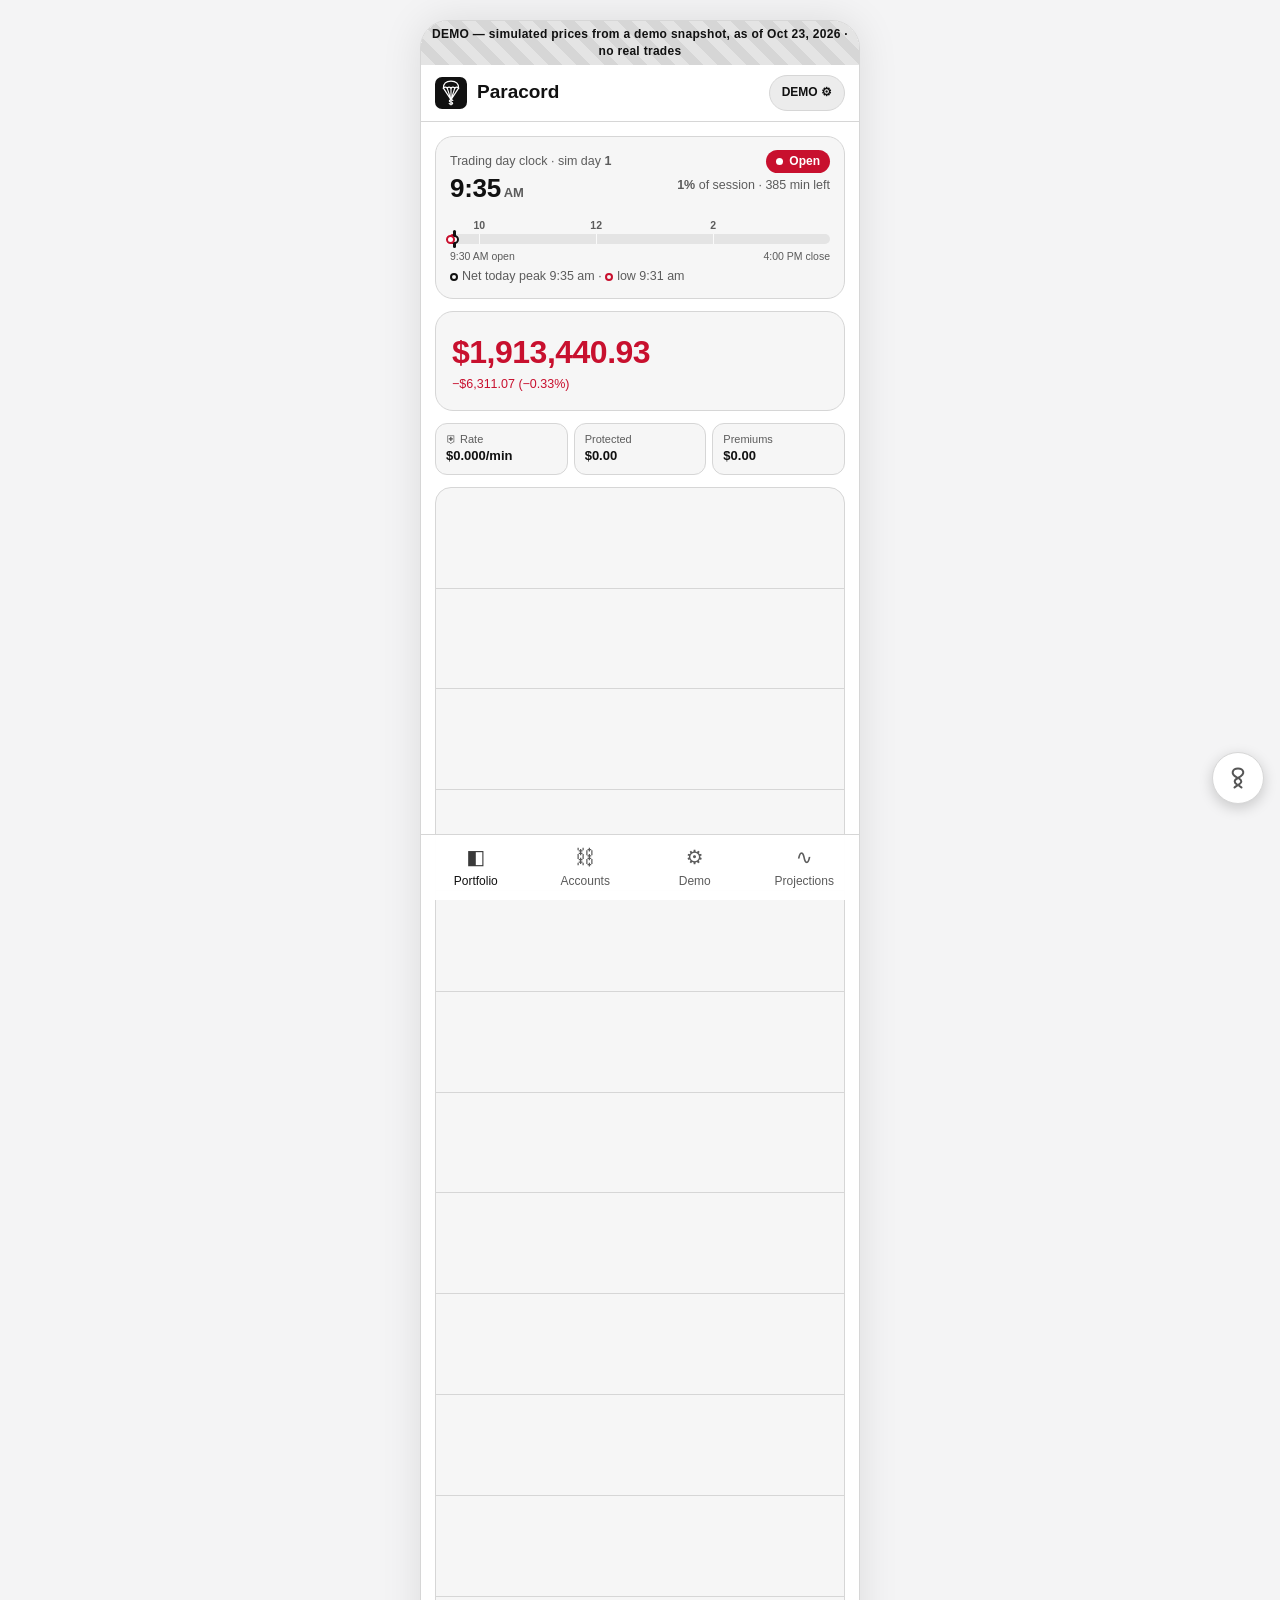
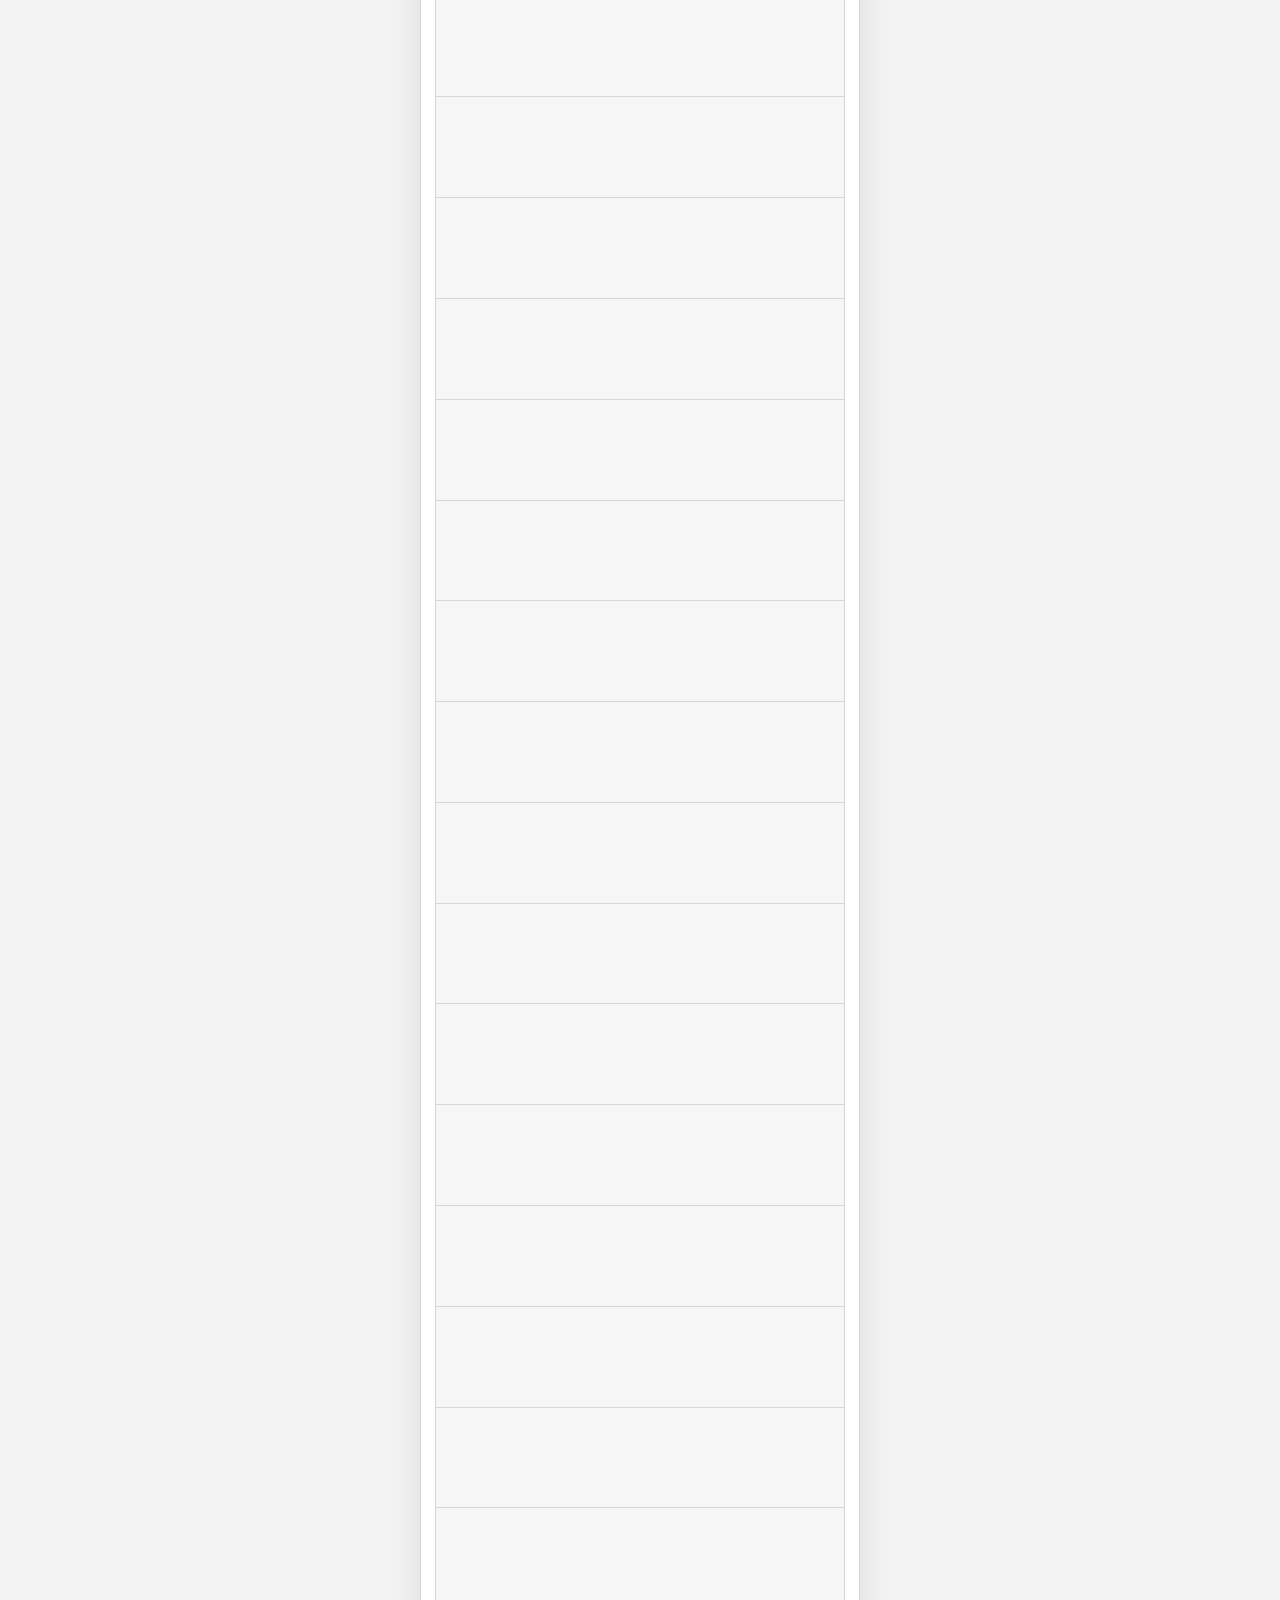
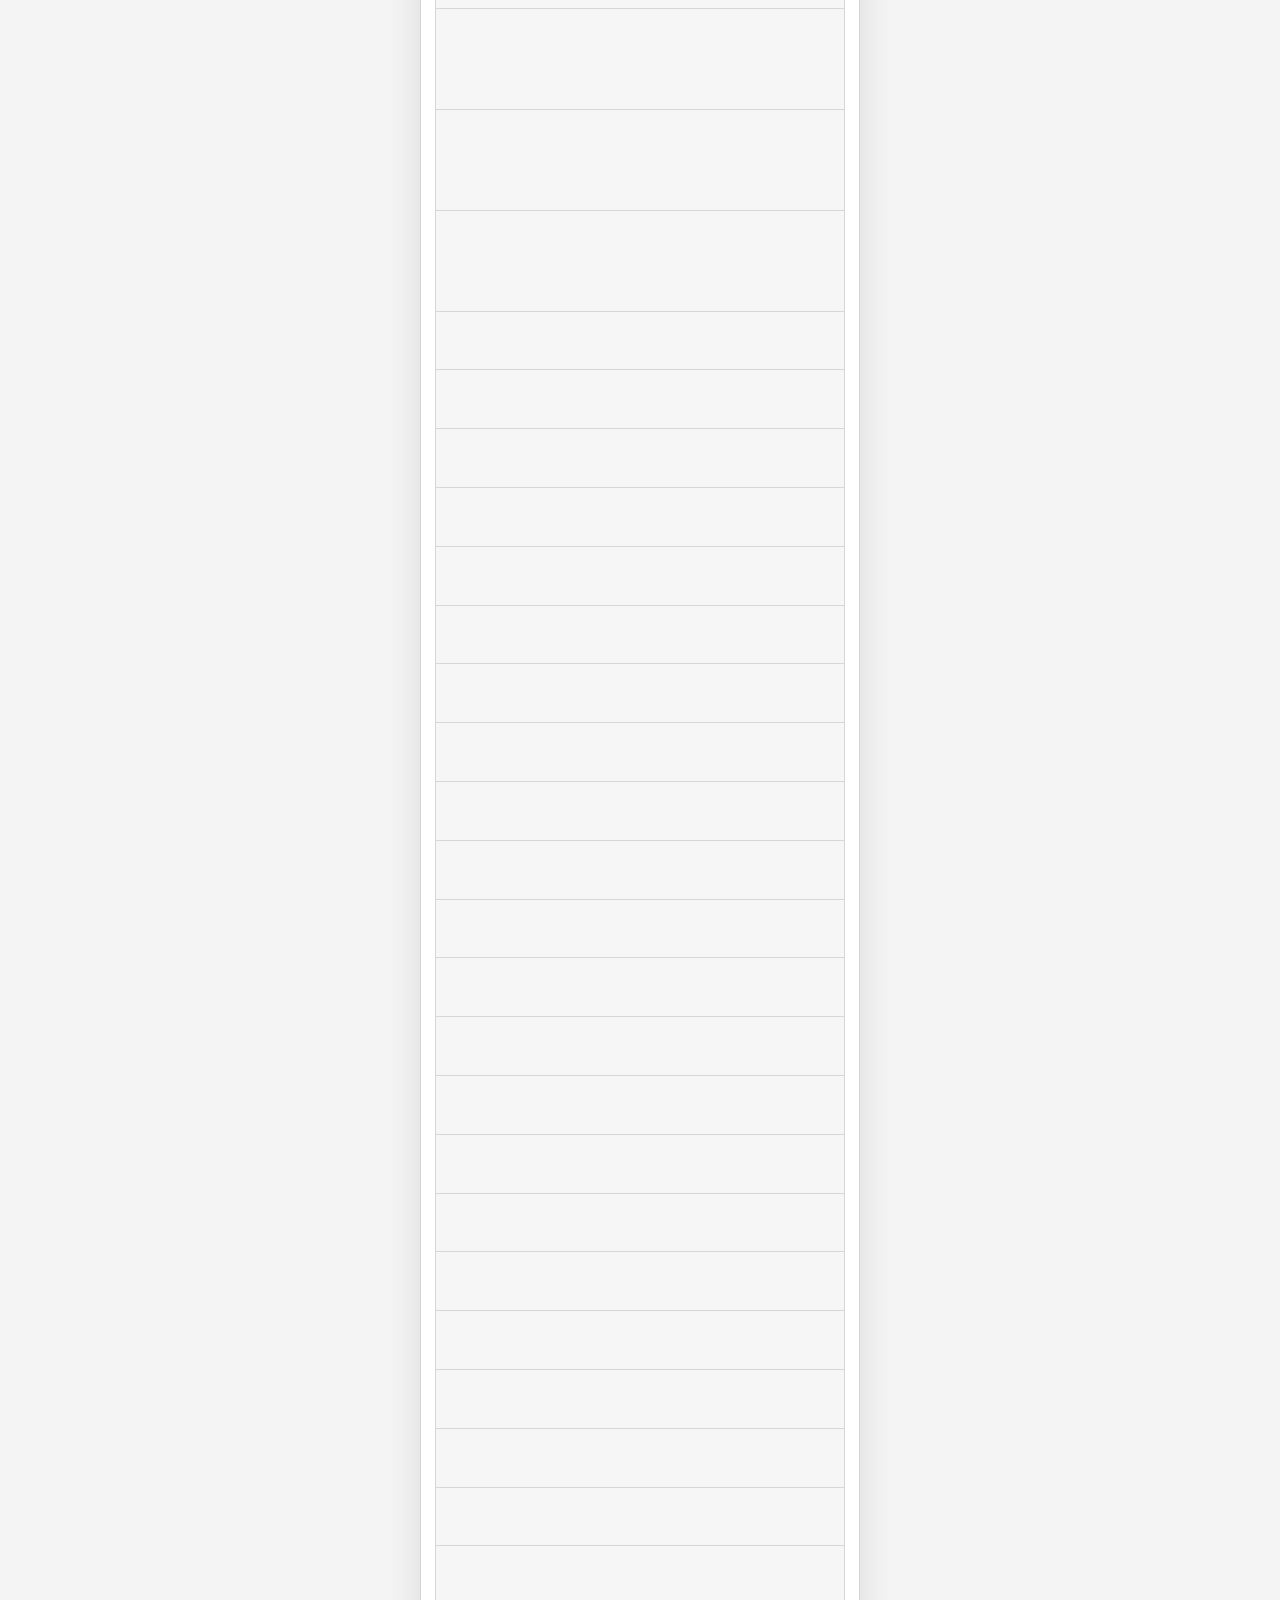
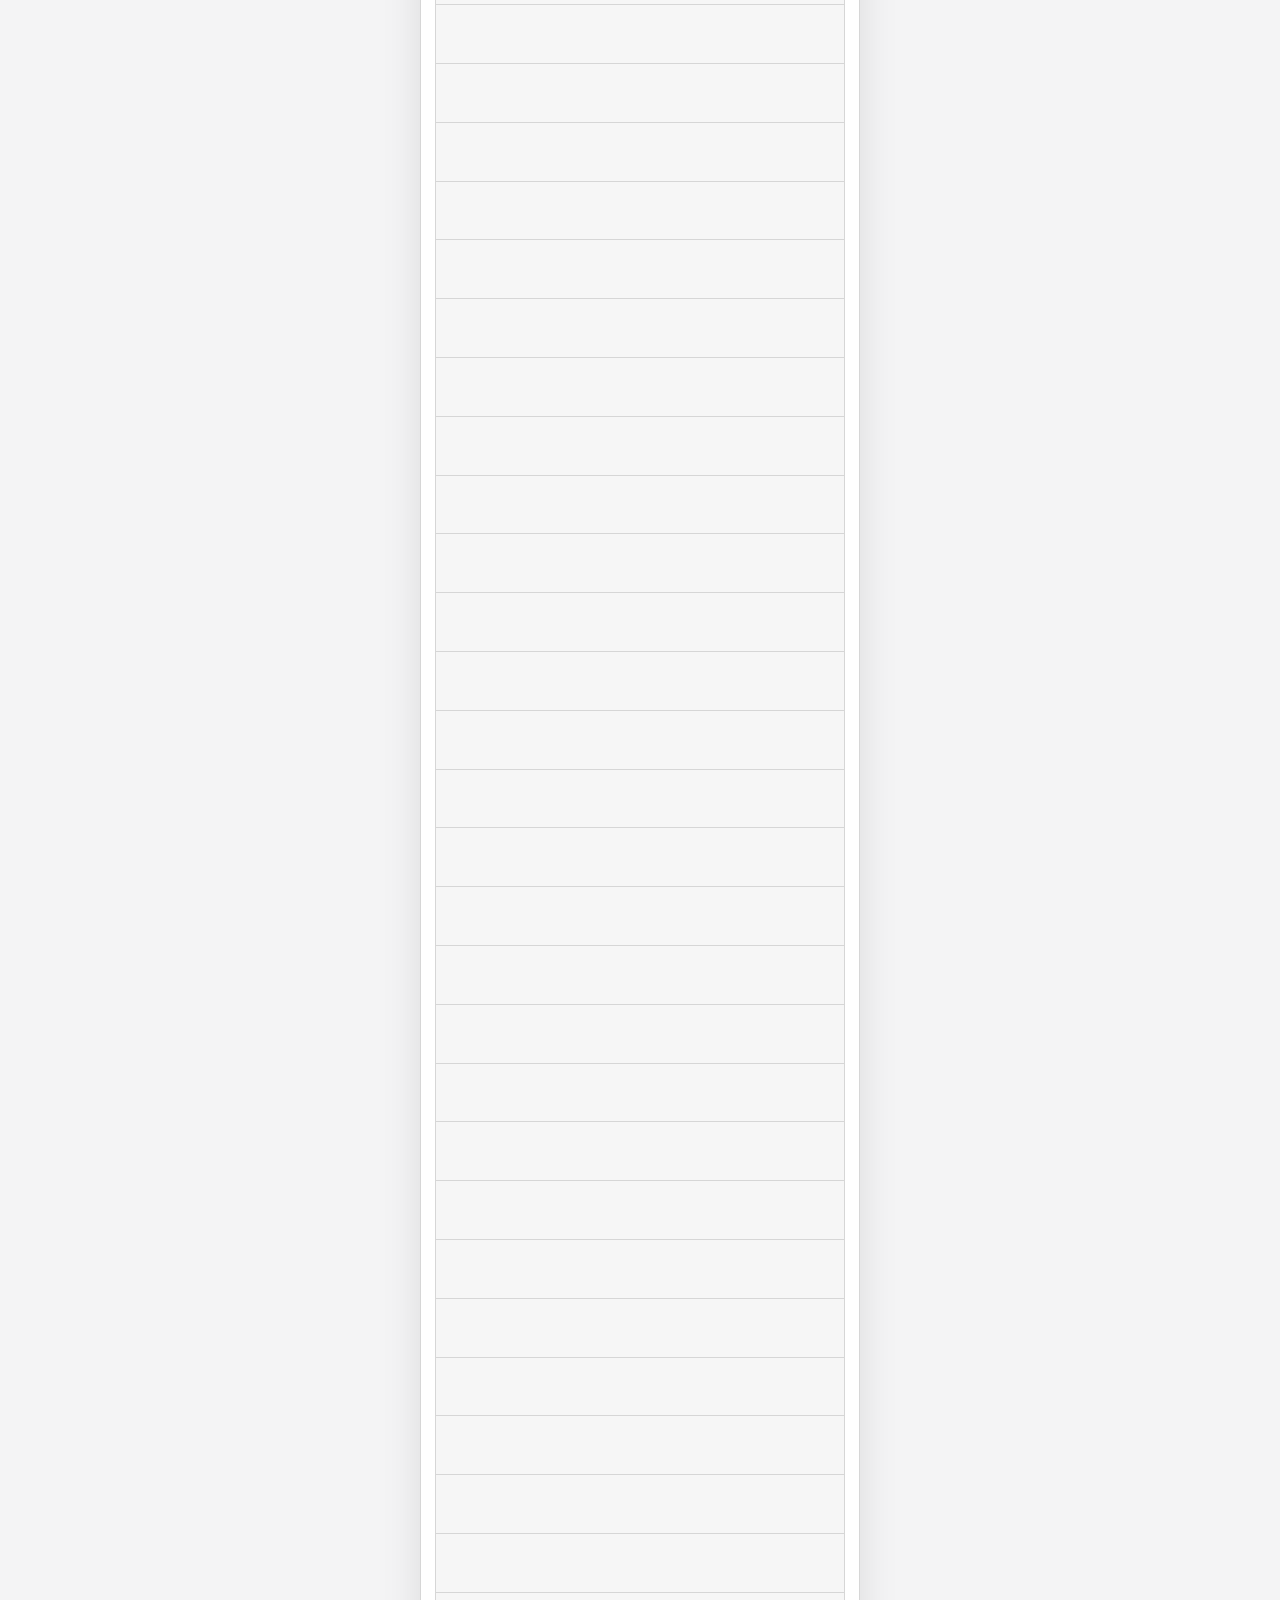
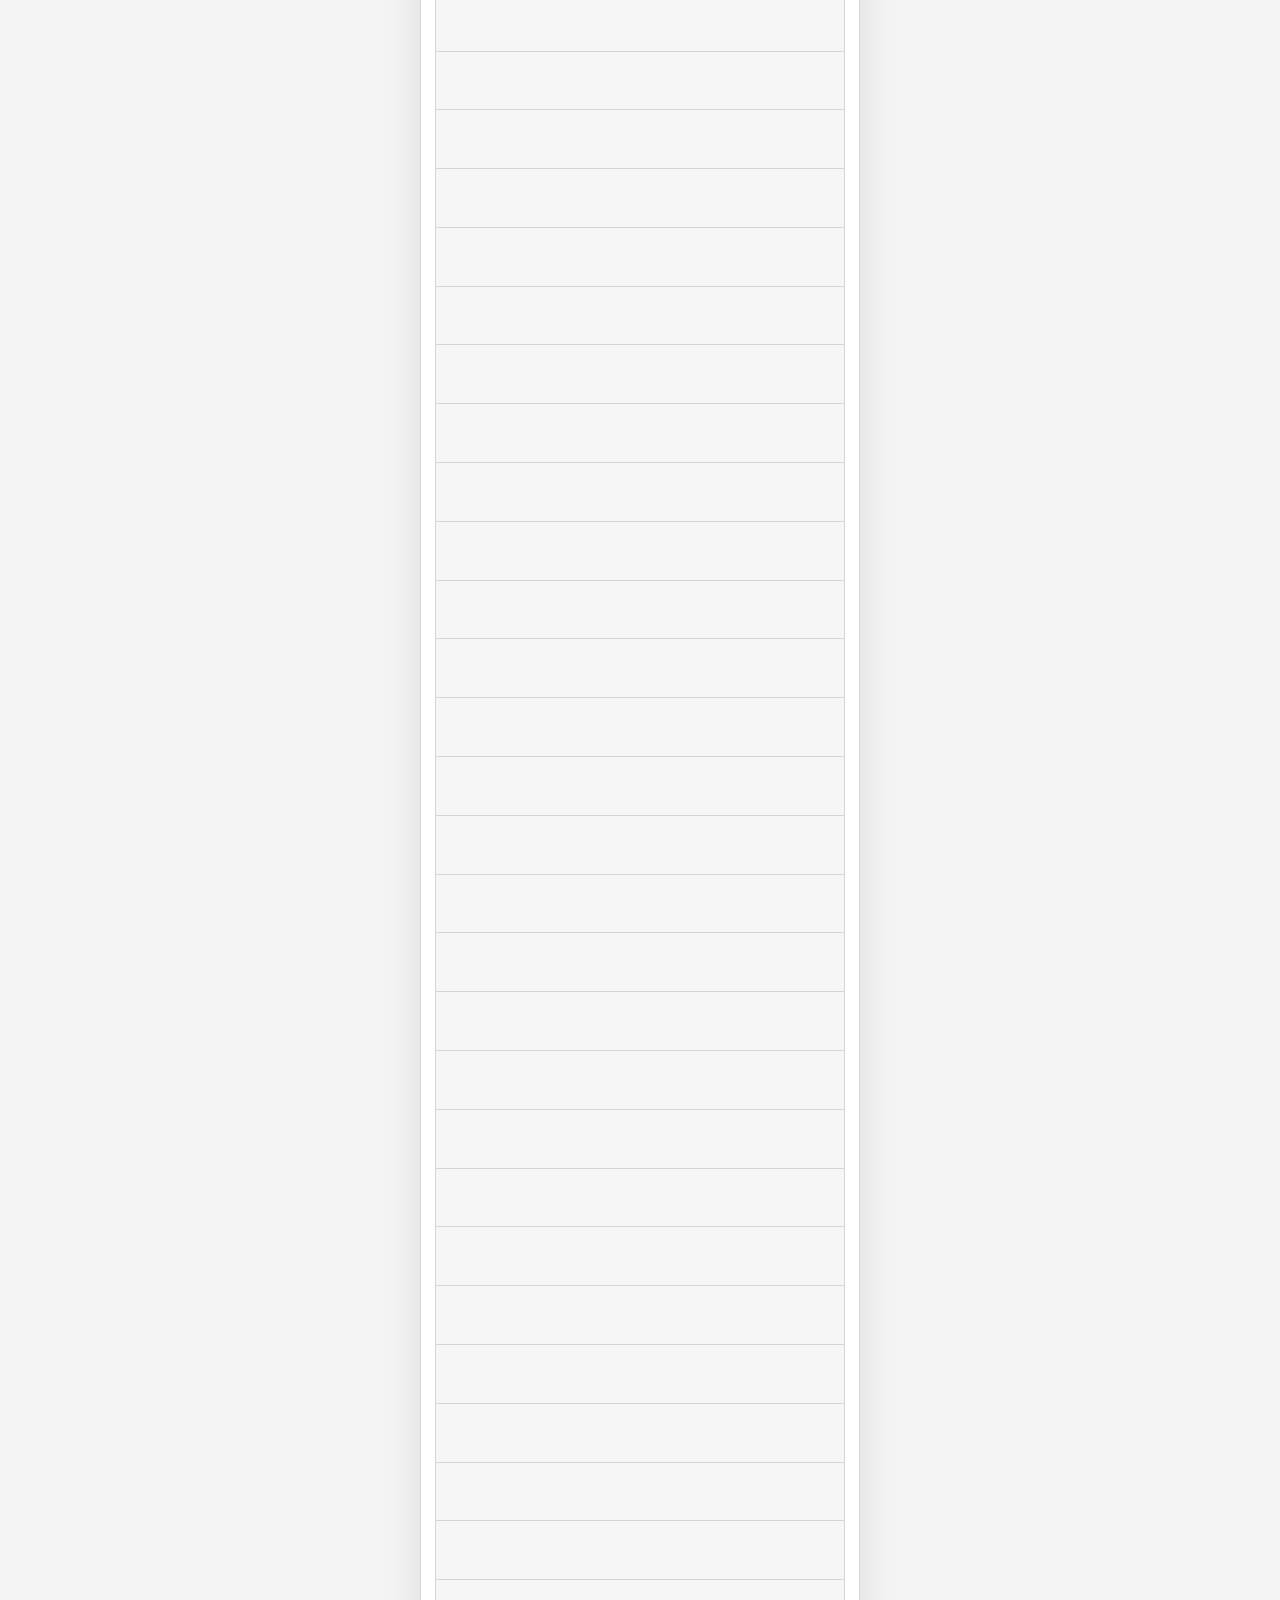
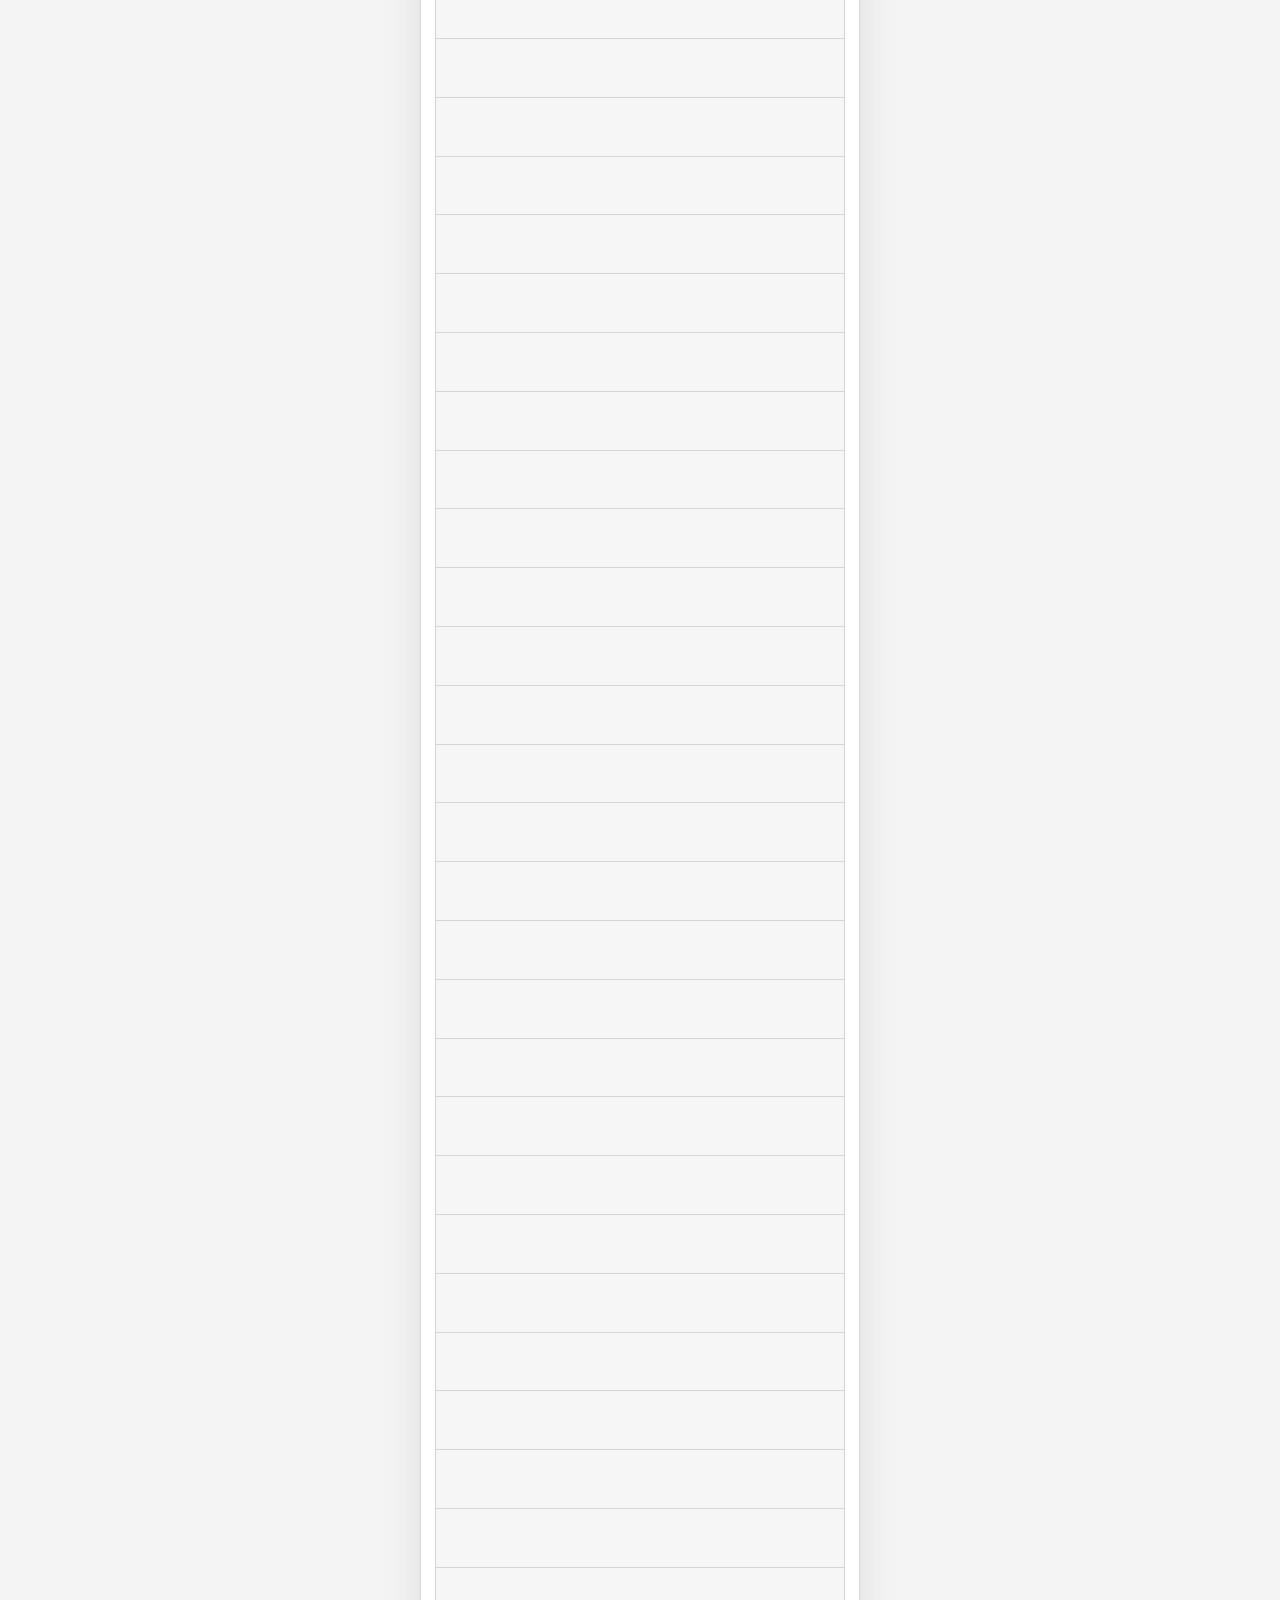
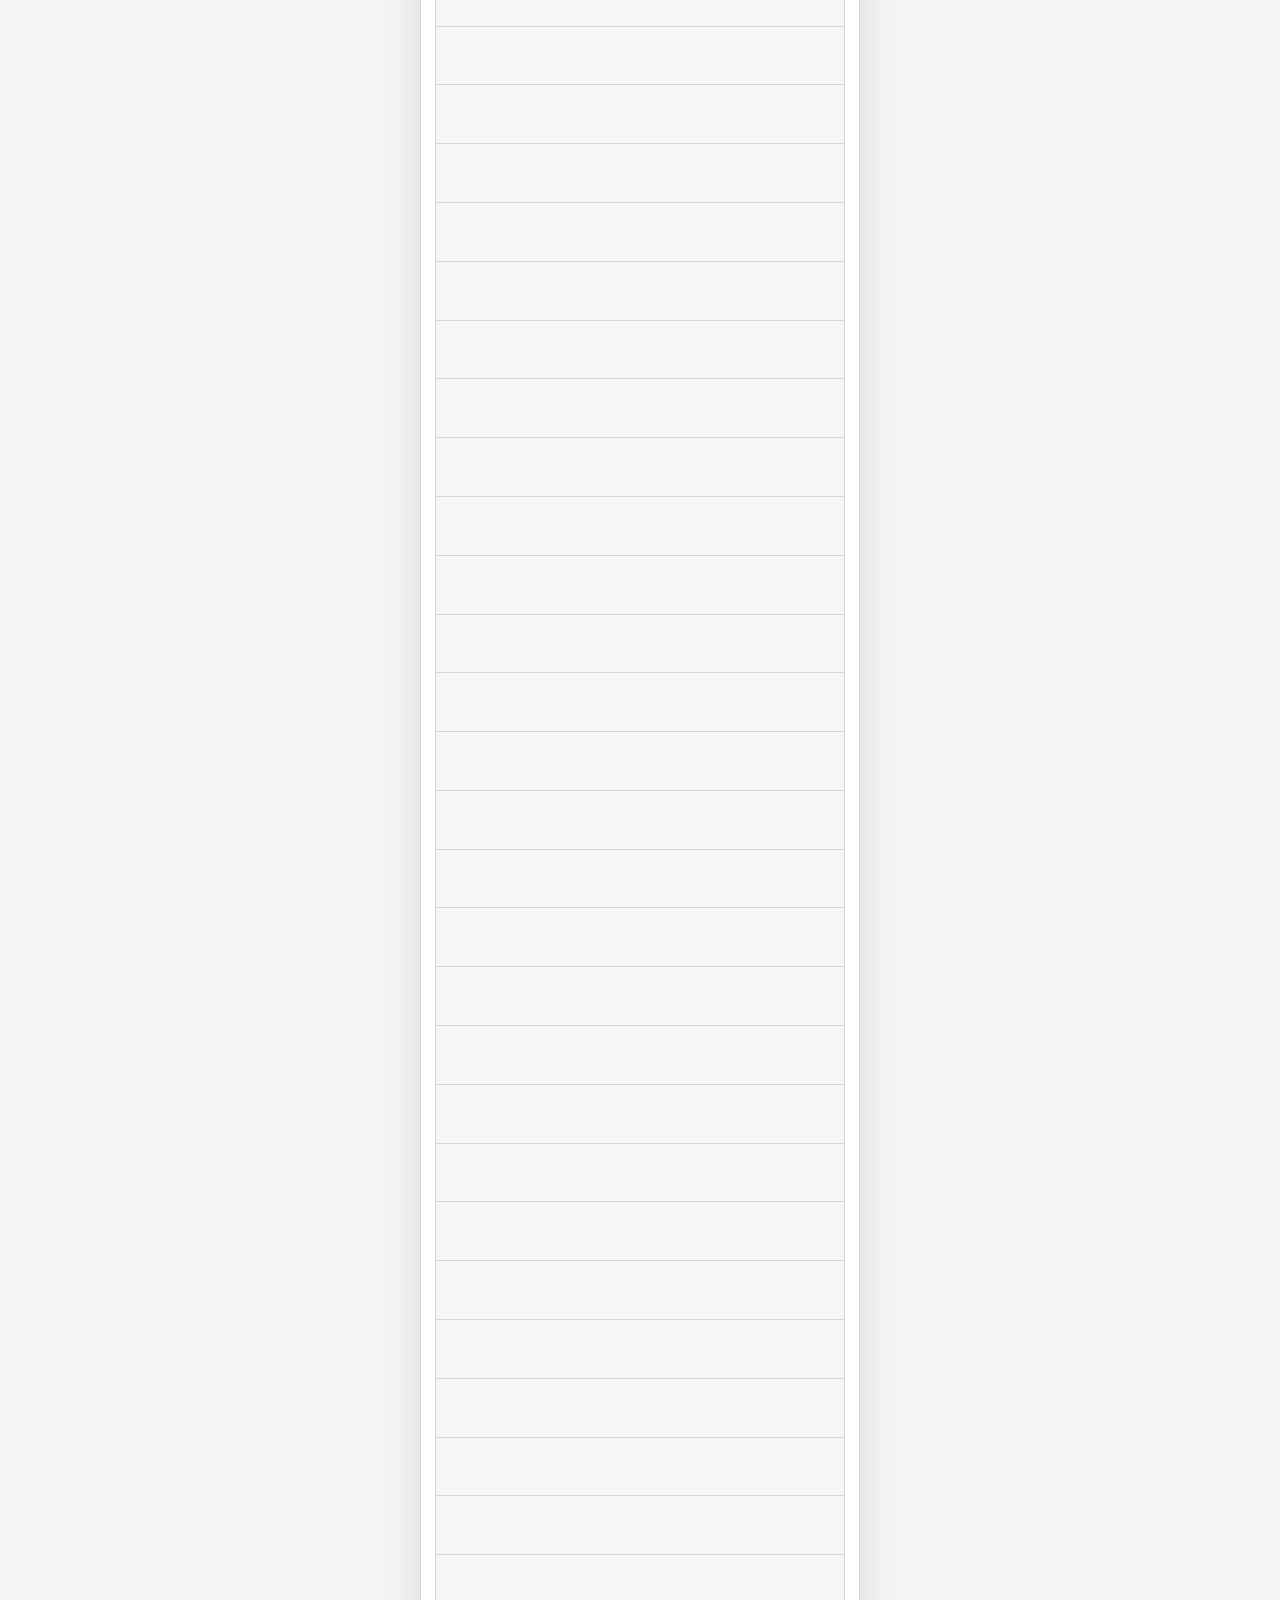
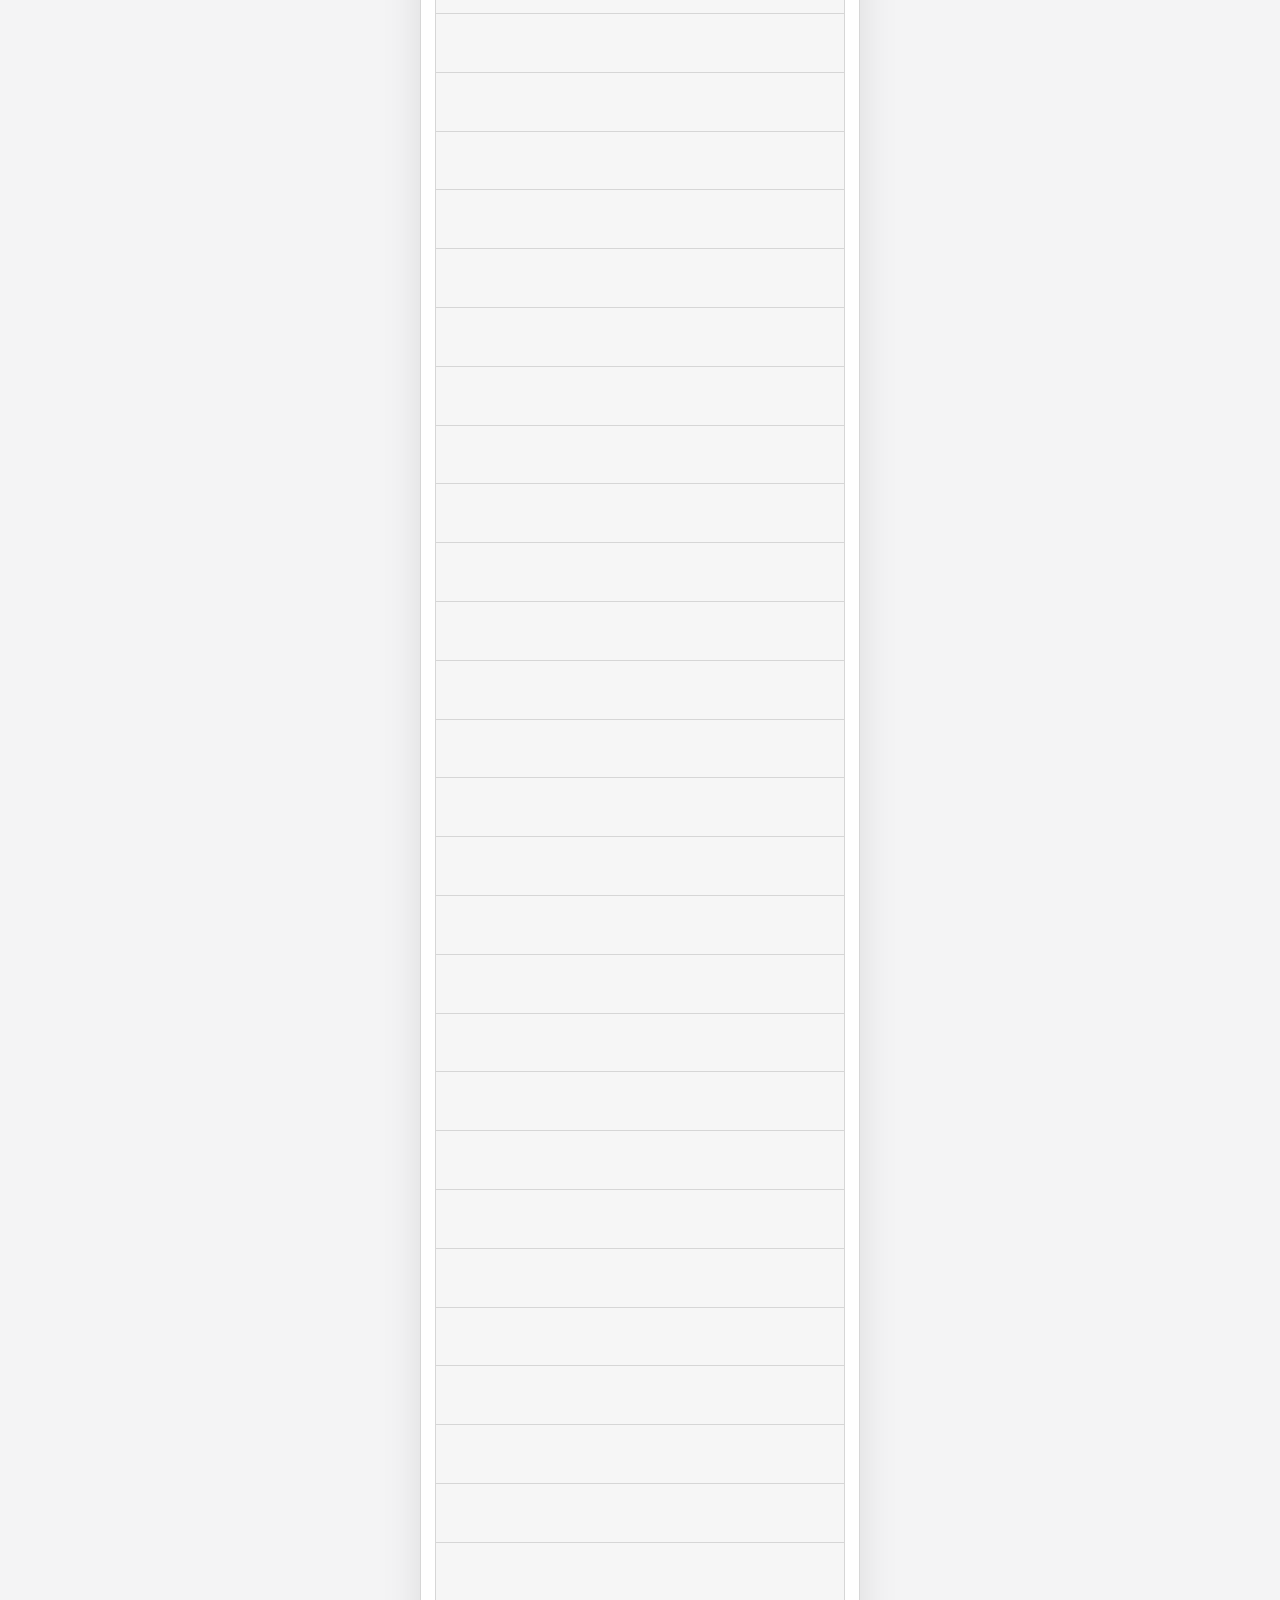
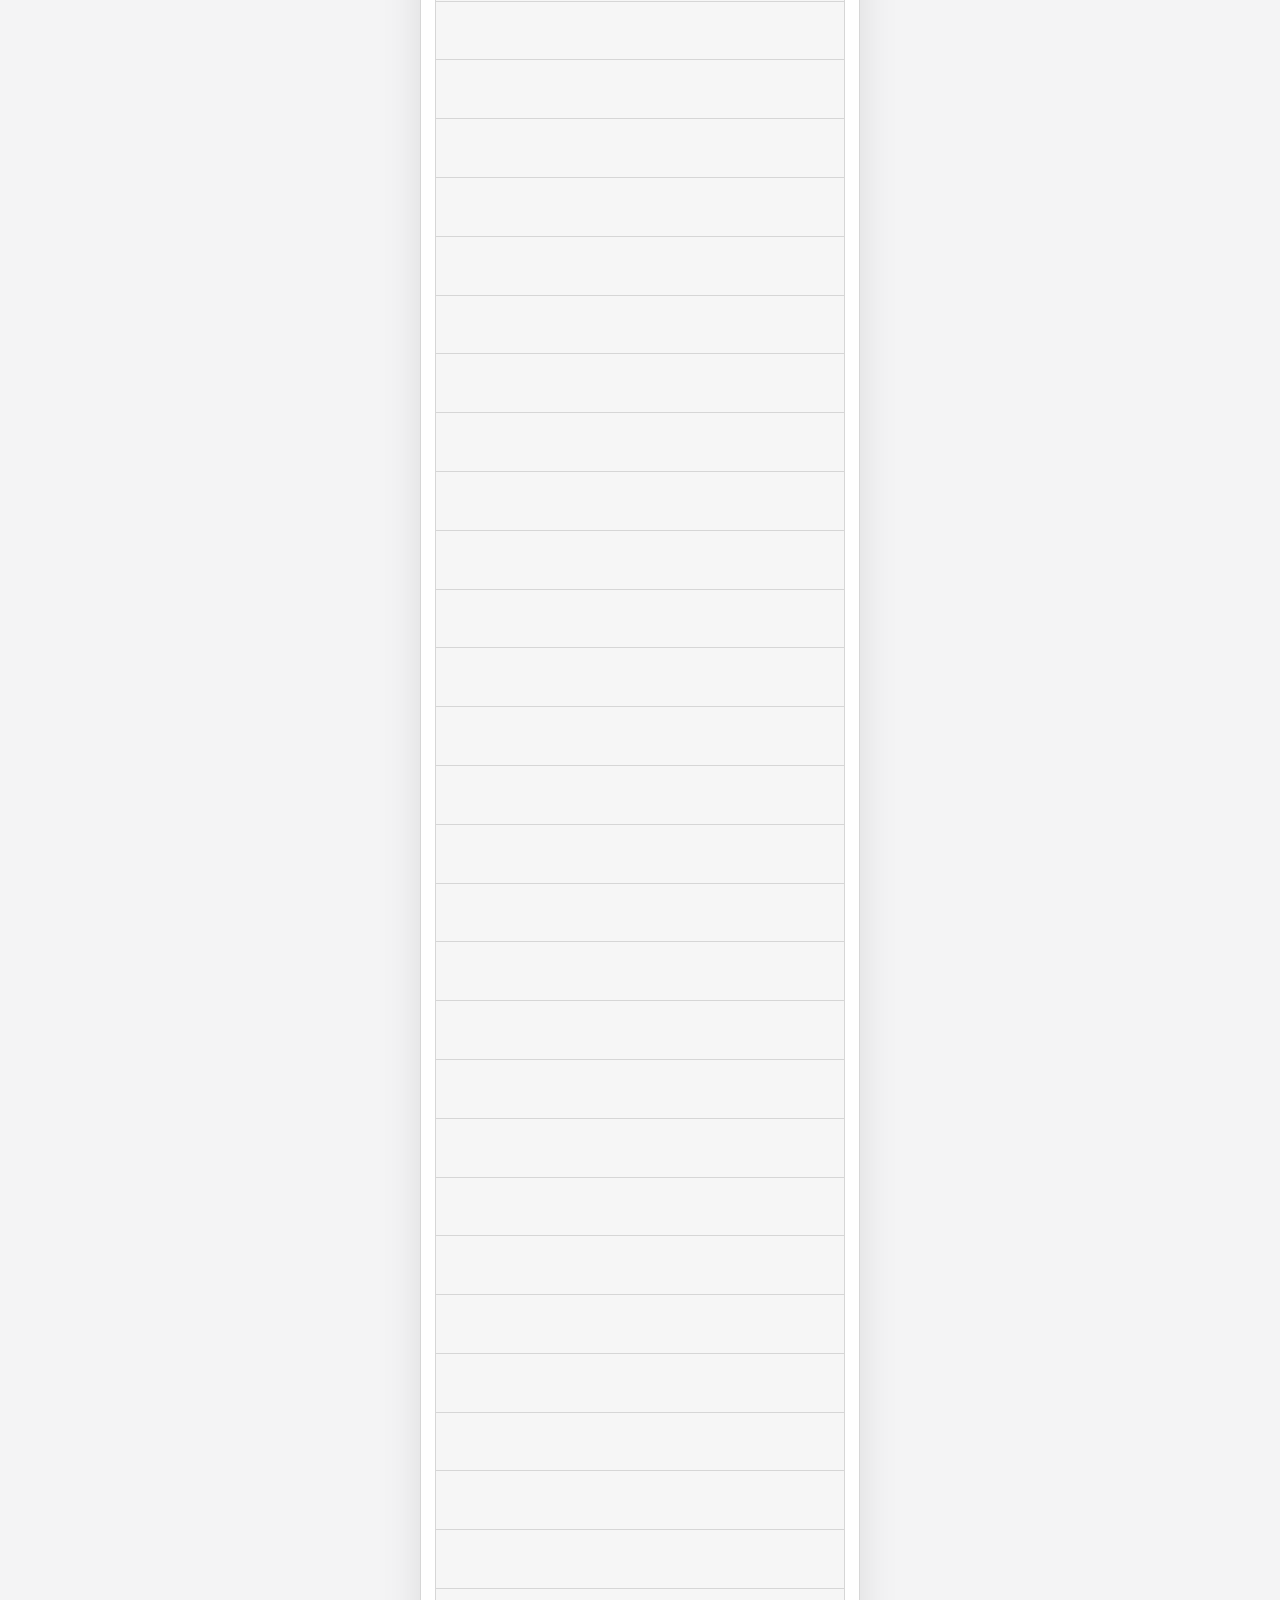
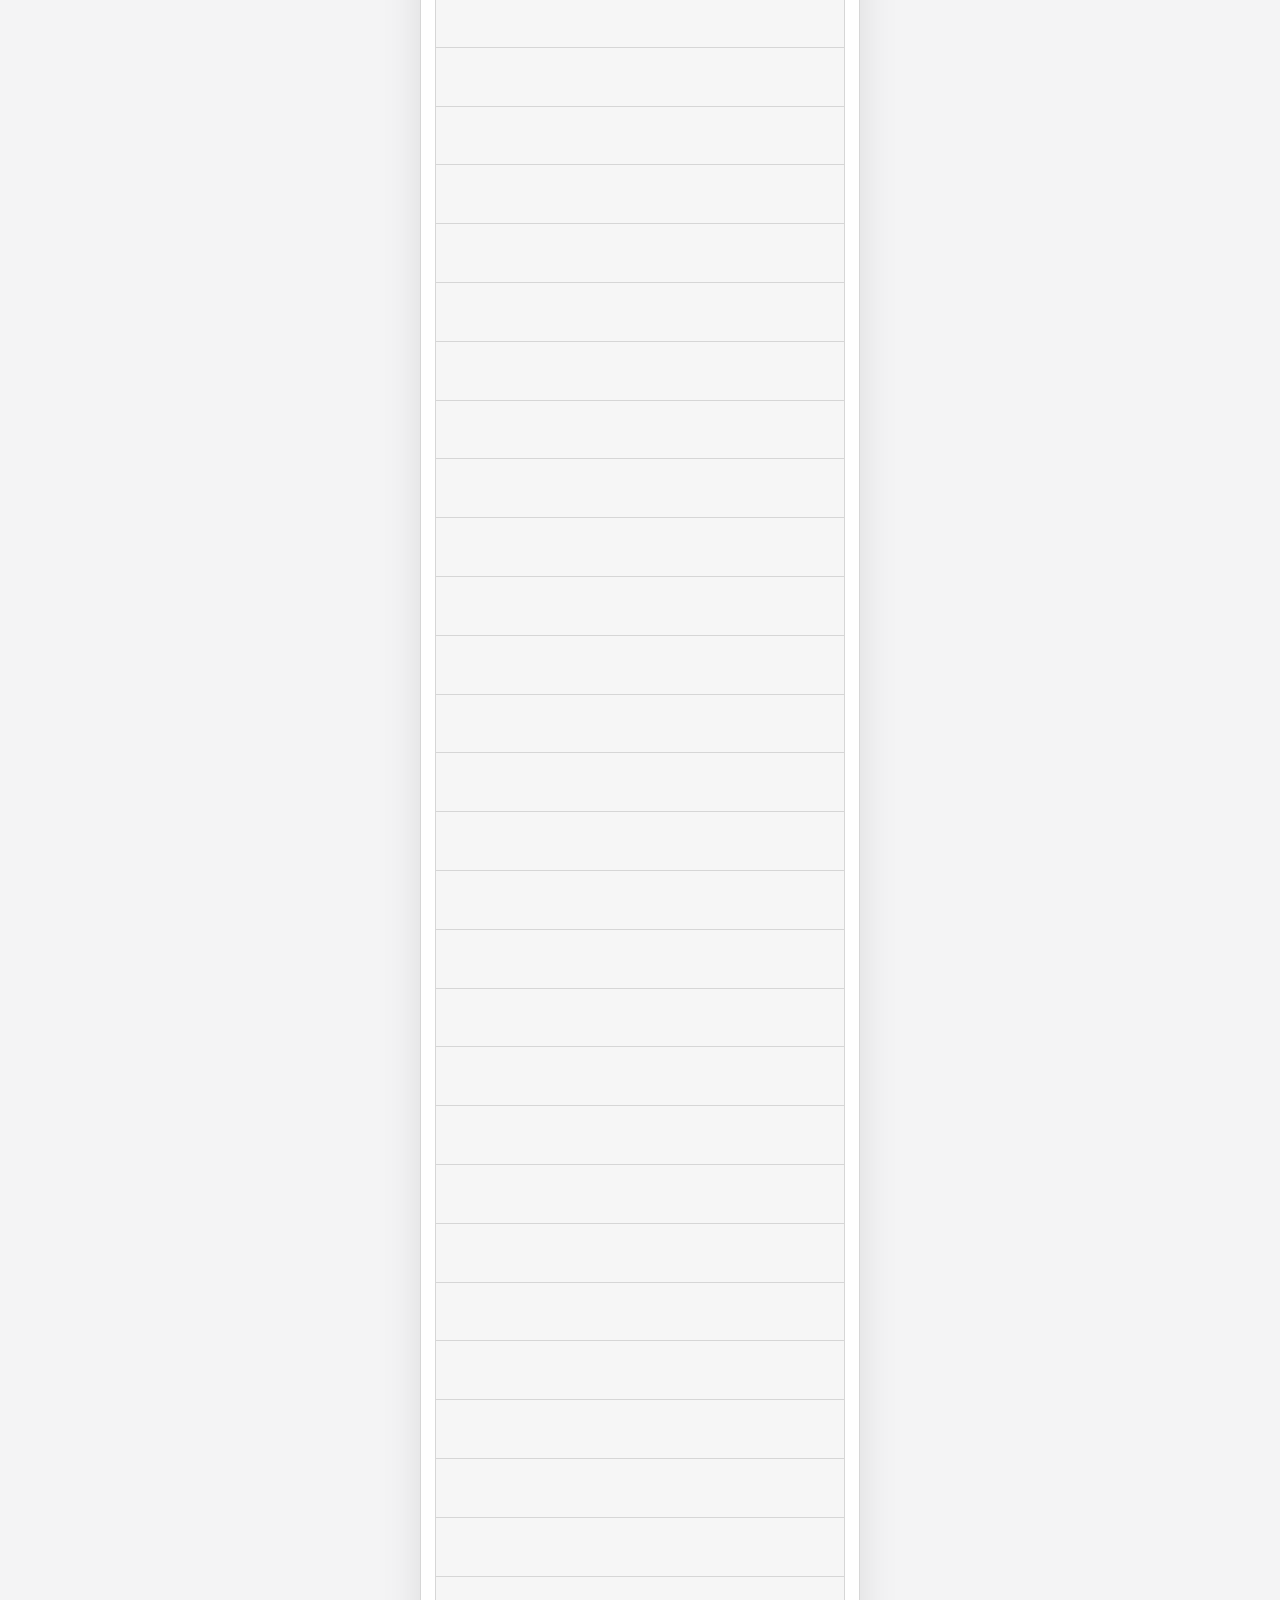
==== commit bd4e15dd: "p13 at /p13/: add Bouncer (bouncer1 158dc0f) with paracord-loop icon" ====
--- a/p13/index.html
+++ b/p13/index.html
@@ -5,18 +5,19 @@
 <meta name="viewport" content="width=device-width, initial-scale=1, viewport-fit=cover">
 <meta name="theme-color" content="#ffffff">
 <title>Paracord — Demo stock insurance</title>
-<link rel="icon" type="image/svg+xml" href="logo-badge.svg?v=p13n">
-<link rel="icon" type="image/png" sizes="32x32" href="favicon-32-badge.png?v=p13n">
-<link rel="apple-touch-icon" sizes="180x180" href="apple-touch-icon-badge.png?v=p13n">
-<link rel="stylesheet" href="styles.css?v=p13n">
-<link rel="stylesheet" href="projections.css?v=p13n">
+<link rel="icon" type="image/svg+xml" href="logo-badge.svg?v=p13b3">
+<link rel="icon" type="image/png" sizes="32x32" href="favicon-32-badge.png?v=p13b3">
+<link rel="apple-touch-icon" sizes="180x180" href="apple-touch-icon-badge.png?v=p13b3">
+<link rel="stylesheet" href="styles.css?v=p13b3">
+<link rel="stylesheet" href="projections.css?v=p13b3">
+<link rel="stylesheet" href="bouncer.css?v=p13b3">
 </head>
 <body>
 <div id="app" class="phone">
   <div class="demo-banner" role="note">DEMO — simulated prices from a demo snapshot, as of Oct 23, 2026 · no real trades</div>
   <header class="topbar">
     <button id="backBtn" class="icon-btn" aria-label="Back" hidden>&#8592;</button>
-    <div class="brand" id="brand"><img class="logo" src="logo-badge.svg?v=p13n" alt="" width="32" height="32"><span>Paracord</span></div>
+    <div class="brand" id="brand"><img class="logo" src="logo-badge.svg?v=p13b3" alt="" width="32" height="32"><span>Paracord</span></div>
     <div class="title" id="title"></div>
     <button id="demoChip" class="demo-chip" aria-label="Open demo menu">DEMO ⚙</button>
   </header>
@@ -30,13 +31,14 @@
   <div id="sheetRoot"></div>
   <div id="toast" role="status" aria-live="polite"></div>
 </div>
-<script src="rate.js?v=p13n"></script>
-<script src="data/universe.js?v=p13n"></script>
-<script src="data.js?v=p13n"></script>
-<script src="sim.js?v=p13n"></script>
-<script src="projections.js?v=p13n"></script>
-<script src="confidence.js?v=p13n"></script>
-<script src="nudge.js?v=p13n"></script>
-<script src="app.js?v=p13n"></script>
+<script src="rate.js?v=p13b3"></script>
+<script src="data/universe.js?v=p13b3"></script>
+<script src="data.js?v=p13b3"></script>
+<script src="sim.js?v=p13b3"></script>
+<script src="projections.js?v=p13b3"></script>
+<script src="confidence.js?v=p13b3"></script>
+<script src="nudge.js?v=p13b3"></script>
+<script src="app.js?v=p13b3"></script>
+<script src="bouncer.js?v=p13b3"></script>
 </body>
 </html>
--- a/p13/bouncer.css
+++ b/p13/bouncer.css
@@ -0,0 +1,55 @@
+/* bouncer1: the Bouncer floating button + panel (DEMO). Sits above every screen, tab and sheet. */
+.bouncer{position:fixed;left:0;top:0;width:52px;height:52px;border-radius:50%;border:1px solid #d6d6d6;background:#ffffff;color:#555;
+  display:flex;align-items:center;justify-content:center;padding:0;z-index:2147483000;cursor:grab;touch-action:none;user-select:none;-webkit-user-select:none;
+  box-shadow:0 4px 14px #0000002e;-webkit-tap-highlight-color:transparent;isolation:isolate}
+.bouncer svg{position:relative;z-index:2}
+.bouncer.dragging{cursor:grabbing;transform:scale(1.06);box-shadow:0 10px 24px #00000040}
+.bouncer:focus-visible{outline:3px solid #111;outline-offset:3px}
+.bouncer-badge{position:absolute;top:-5px;right:-5px;z-index:3;min-width:20px;height:20px;padding:0 5px;border-radius:999px;background:#111;color:#fff;font:700 11px/20px system-ui,sans-serif;text-align:center;border:2px solid #fff}
+.bouncer-badge[hidden]{display:none}
+/* alert: continuous "woom woom" strobe - two staggered expanding red rings + glow + colour throb */
+.bouncer.alert{color:#fff;border-color:#b3261e;animation:bxThrob 1.1s ease-in-out infinite}
+.bouncer.alert::before,.bouncer.alert::after{content:"";position:absolute;inset:-1px;border-radius:50%;border:3px solid #e53935;z-index:1;pointer-events:none;animation:bxRing 1.1s ease-out infinite}
+.bouncer.alert::after{animation-delay:.55s}
+@keyframes bxThrob{0%,100%{background:#b3261e;box-shadow:0 0 6px 1px #e5393566,0 4px 14px #0000002e}50%{background:#ff3b30;box-shadow:0 0 22px 8px #ff3b30aa,0 4px 14px #0000002e}}
+@keyframes bxRing{0%{transform:scale(1);opacity:.85}100%{transform:scale(2.3);opacity:0}}
+@media (prefers-reduced-motion:reduce){
+  .bouncer.alert{animation:bxThrob 2.6s ease-in-out infinite}
+  .bouncer.alert::before,.bouncer.alert::after{display:none;animation:none}
+}
+.bouncer-toast{position:fixed;left:50%;top:14px;transform:translate(-50%,-20px);opacity:0;pointer-events:none;z-index:2147483001;background:#111;color:#fff;font:600 13px/1.35 system-ui,sans-serif;padding:9px 14px;border-radius:12px;max-width:min(92vw,440px);text-align:center;transition:.2s}
+.bouncer-toast.on{opacity:1;transform:translate(-50%,0)}
+.bouncer-scrim{position:fixed;inset:0;z-index:2147482000;background:#00000059;display:flex;justify-content:flex-end;align-items:stretch}
+.bouncer-scrim[hidden]{display:none}
+.bouncer-panel{width:420px;max-width:100%;height:100%;background:var(--panel,#fff);color:var(--ink,#111);display:flex;flex-direction:column;box-shadow:-8px 0 30px #00000030;font-size:14px}
+.bouncer-grab{display:none}
+.bouncer-head{display:flex;align-items:flex-start;justify-content:space-between;gap:10px;padding:16px 16px 6px}
+.bouncer-head h2{margin:0;font-size:18px}
+.bouncer-sub{font-size:12px;color:var(--muted,#666);margin-top:2px}
+.bouncer-close{flex:none;width:34px;height:34px;border-radius:50%;border:1px solid var(--line,#ddd);background:transparent;font-size:15px;cursor:pointer;color:inherit}
+.bouncer-sens{display:flex;align-items:center;flex-wrap:wrap;gap:6px;font-size:12px;color:var(--muted,#666);padding:0 16px 8px}
+.bouncer-list{flex:1;overflow:auto;padding:0 12px 6px;overscroll-behavior:contain}
+.bx-empty{padding:24px 8px;color:var(--muted,#666);font-size:13px;text-align:center}
+.bx-row{border:1px solid var(--line,#ddd);border-radius:14px;padding:10px 12px;margin:0 0 10px;background:#fff}
+.bx-top{display:flex;justify-content:space-between;align-items:baseline;gap:8px;margin-bottom:4px}
+.bx-tot{font-weight:700;color:#b3261e;font-variant-numeric:tabular-nums}
+.bx-item{border-top:1px dashed var(--line,#ddd);padding:5px 0}
+.bx-line{display:flex;flex-wrap:wrap;gap:4px 12px;font-size:13px;font-variant-numeric:tabular-nums}
+.bx-gap{font-size:12px;color:var(--muted,#666)}.bx-gap b{color:#b3261e}
+.bx-acts{border-top:1px solid var(--line,#ddd);margin-top:6px;padding-top:4px}
+.bx-act{display:flex;align-items:center;justify-content:space-between;gap:8px;font-size:12.5px;padding:4px 0}
+.bx-act b{display:inline-block;width:16px;color:var(--muted,#666)}
+.bx-act small{color:var(--muted,#666)}
+.bx-act button{flex:none;height:28px;border-radius:8px;border:1px solid var(--line,#ccc);background:transparent;font-size:12px;font-weight:700;padding:0 10px;cursor:pointer;color:inherit}
+.bouncer-note{margin:0;padding:8px 16px 14px;font-size:11px;color:var(--muted,#666);border-top:1px solid var(--line,#ddd)}
+@media (max-width:640px){
+  .bouncer-scrim{align-items:flex-end;justify-content:center}
+  .bouncer-panel{width:100%;height:auto;max-height:86vh;border-radius:22px 22px 0 0;box-shadow:0 -8px 30px #00000030;padding-bottom:env(safe-area-inset-bottom)}
+  .bouncer-grab{display:block;width:40px;height:4px;border-radius:4px;background:#d0d0d0;margin:8px auto 0}
+}
+.bouncer-trigger{font:700 13px/1.3 system-ui,sans-serif;color:var(--ink,#111);padding:0 16px 6px}
+.bouncer-tip{position:fixed;z-index:2147483001;background:#fff;color:#111;border:1px solid rgba(0,0,0,.14);border-radius:14px;box-shadow:0 10px 30px rgba(0,0,0,.22);padding:12px 14px;font:13px/1.4 system-ui,sans-serif;box-sizing:border-box}
+.bouncer-tip[hidden]{display:none}
+.bouncer-tip b{display:block;font-size:14px;margin-bottom:4px}
+.bouncer-tip p{margin:0 0 10px}
+.bouncer-tip-ok{display:block;margin-left:auto;font:600 13px system-ui,sans-serif;padding:7px 14px;border-radius:10px;border:0;background:#111;color:#fff;cursor:pointer}
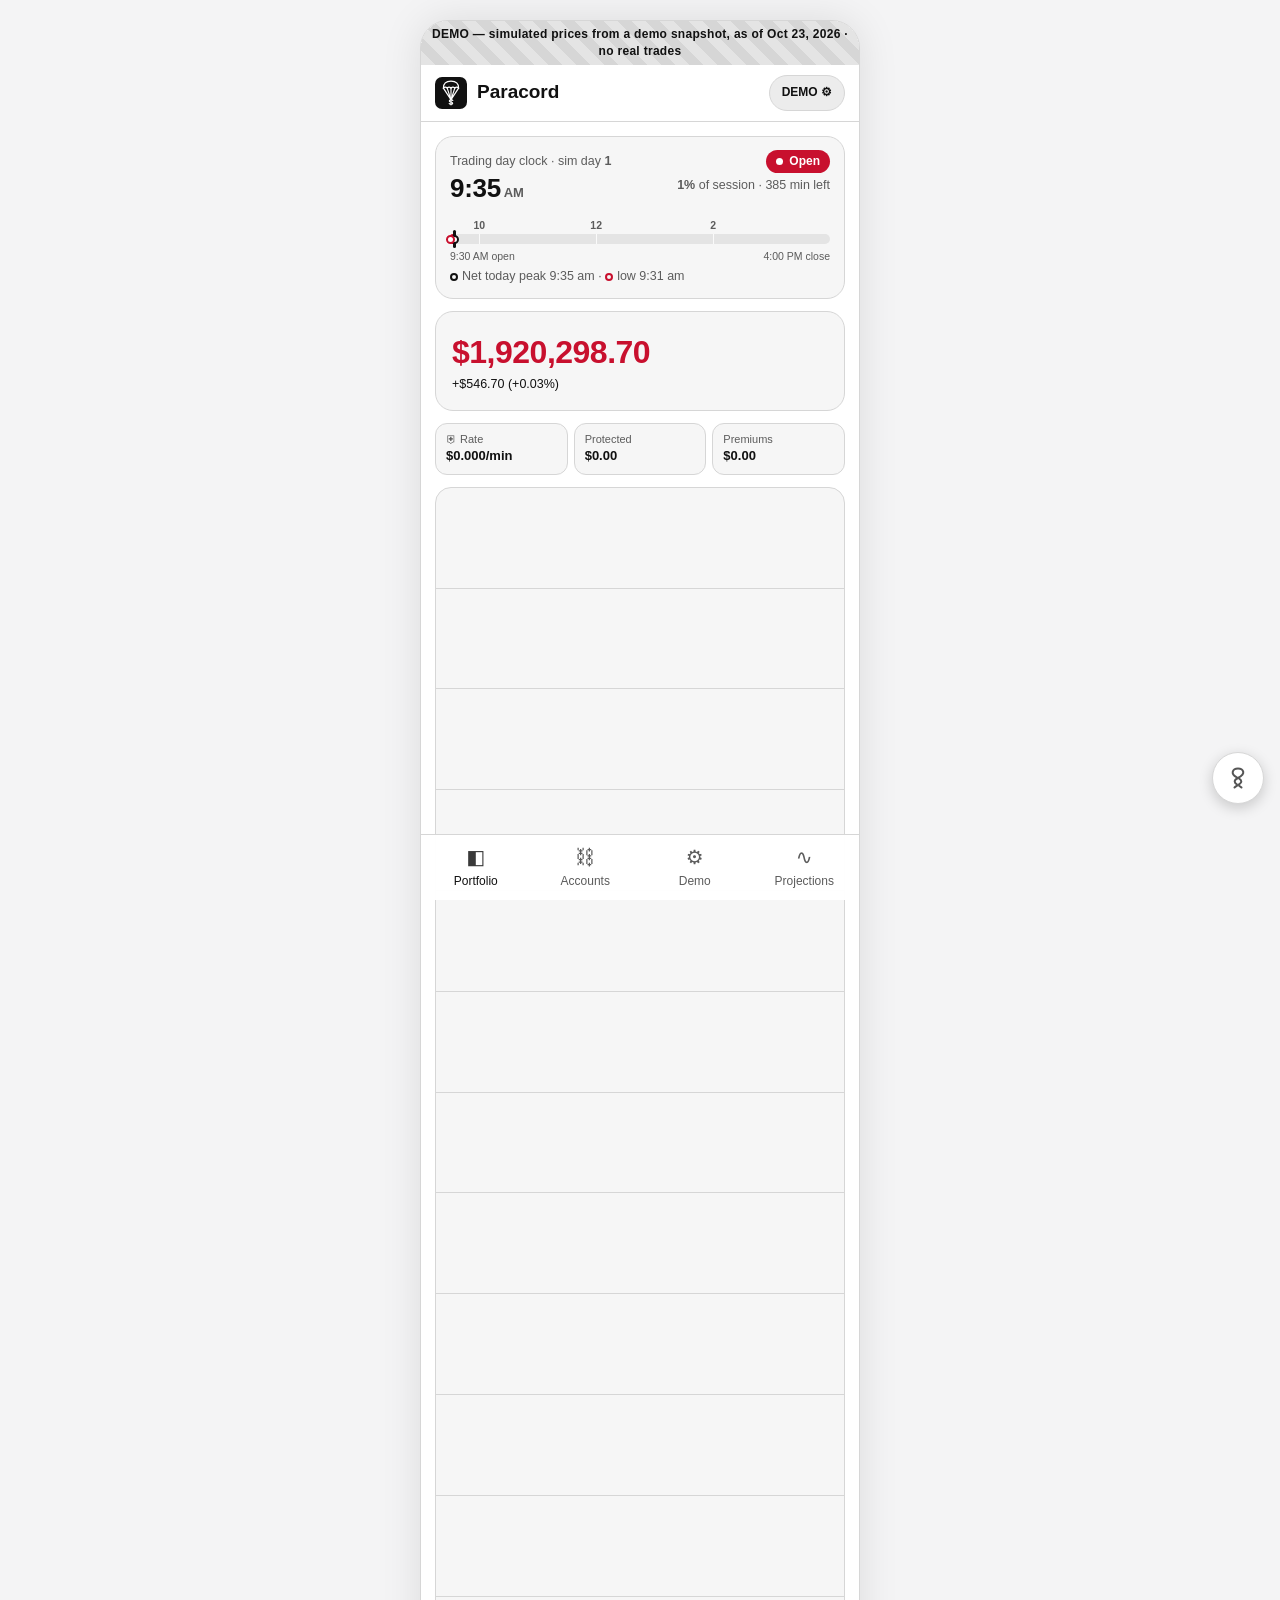
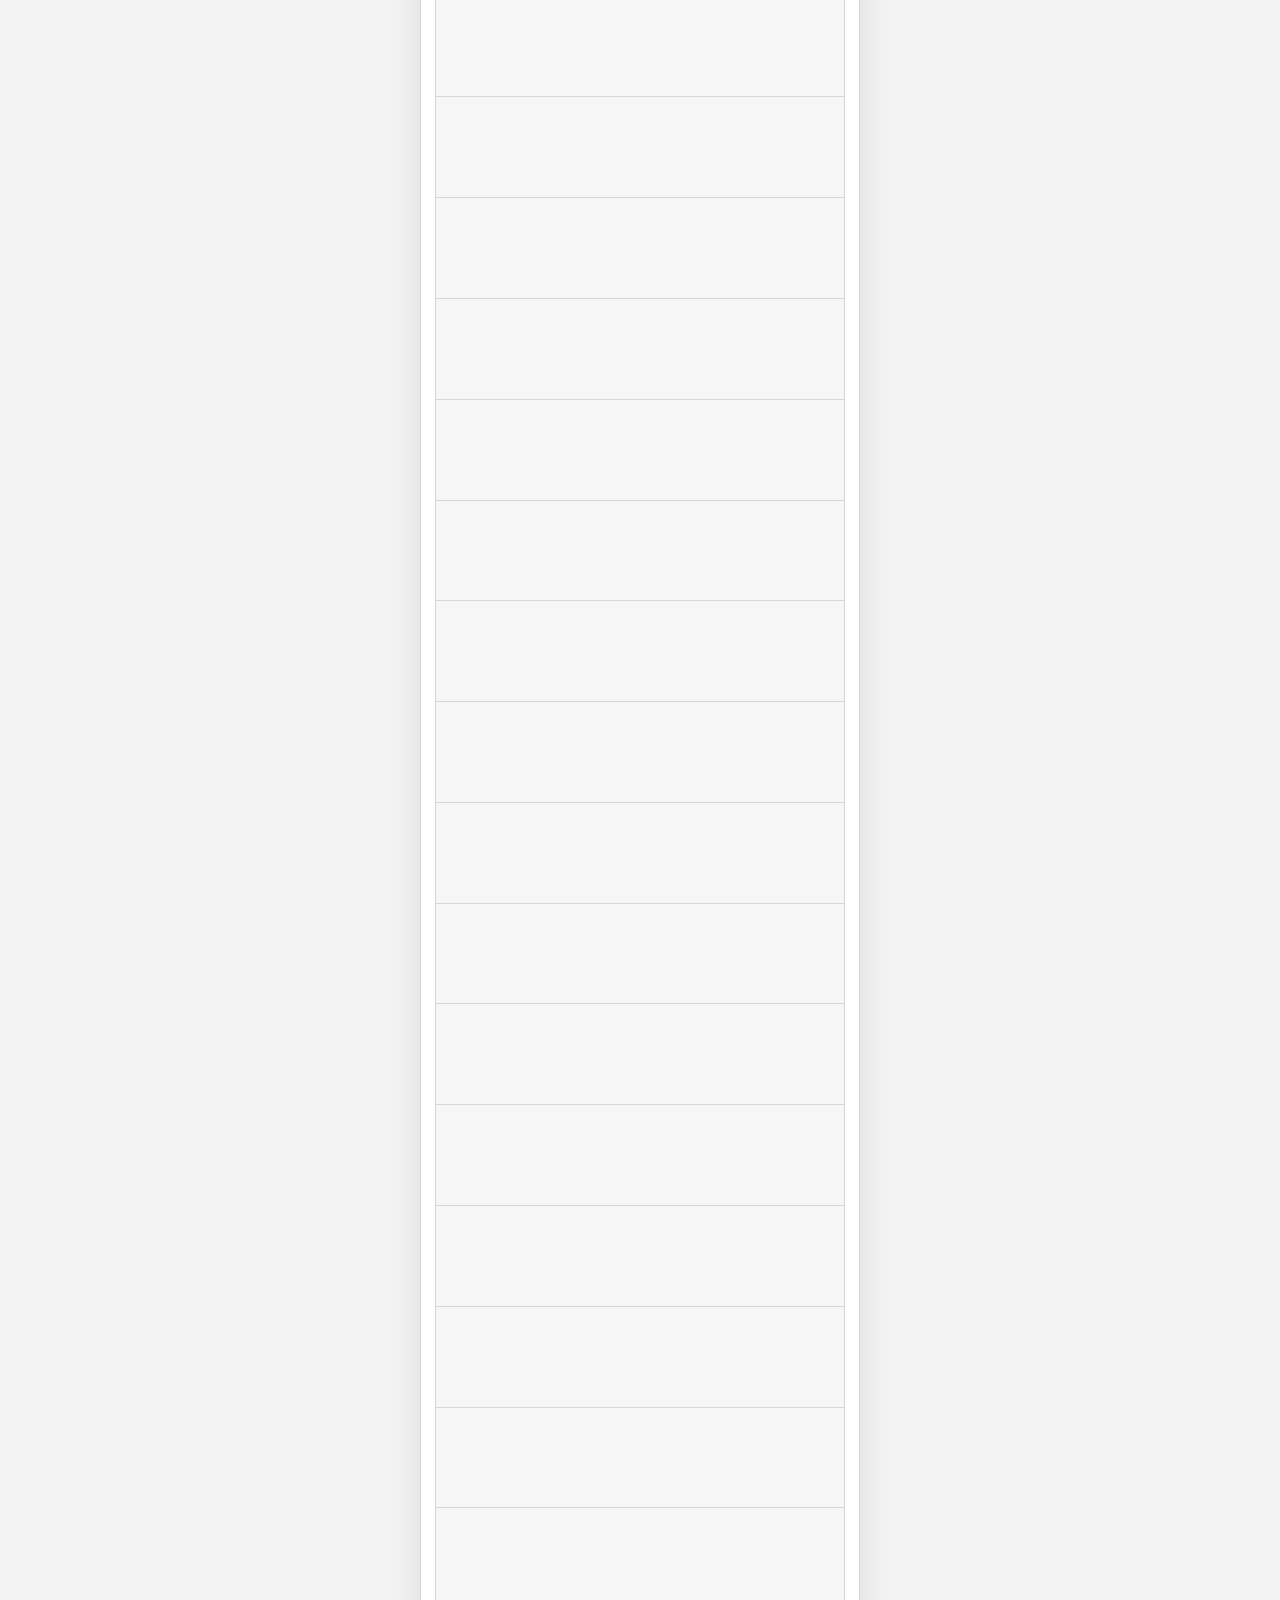
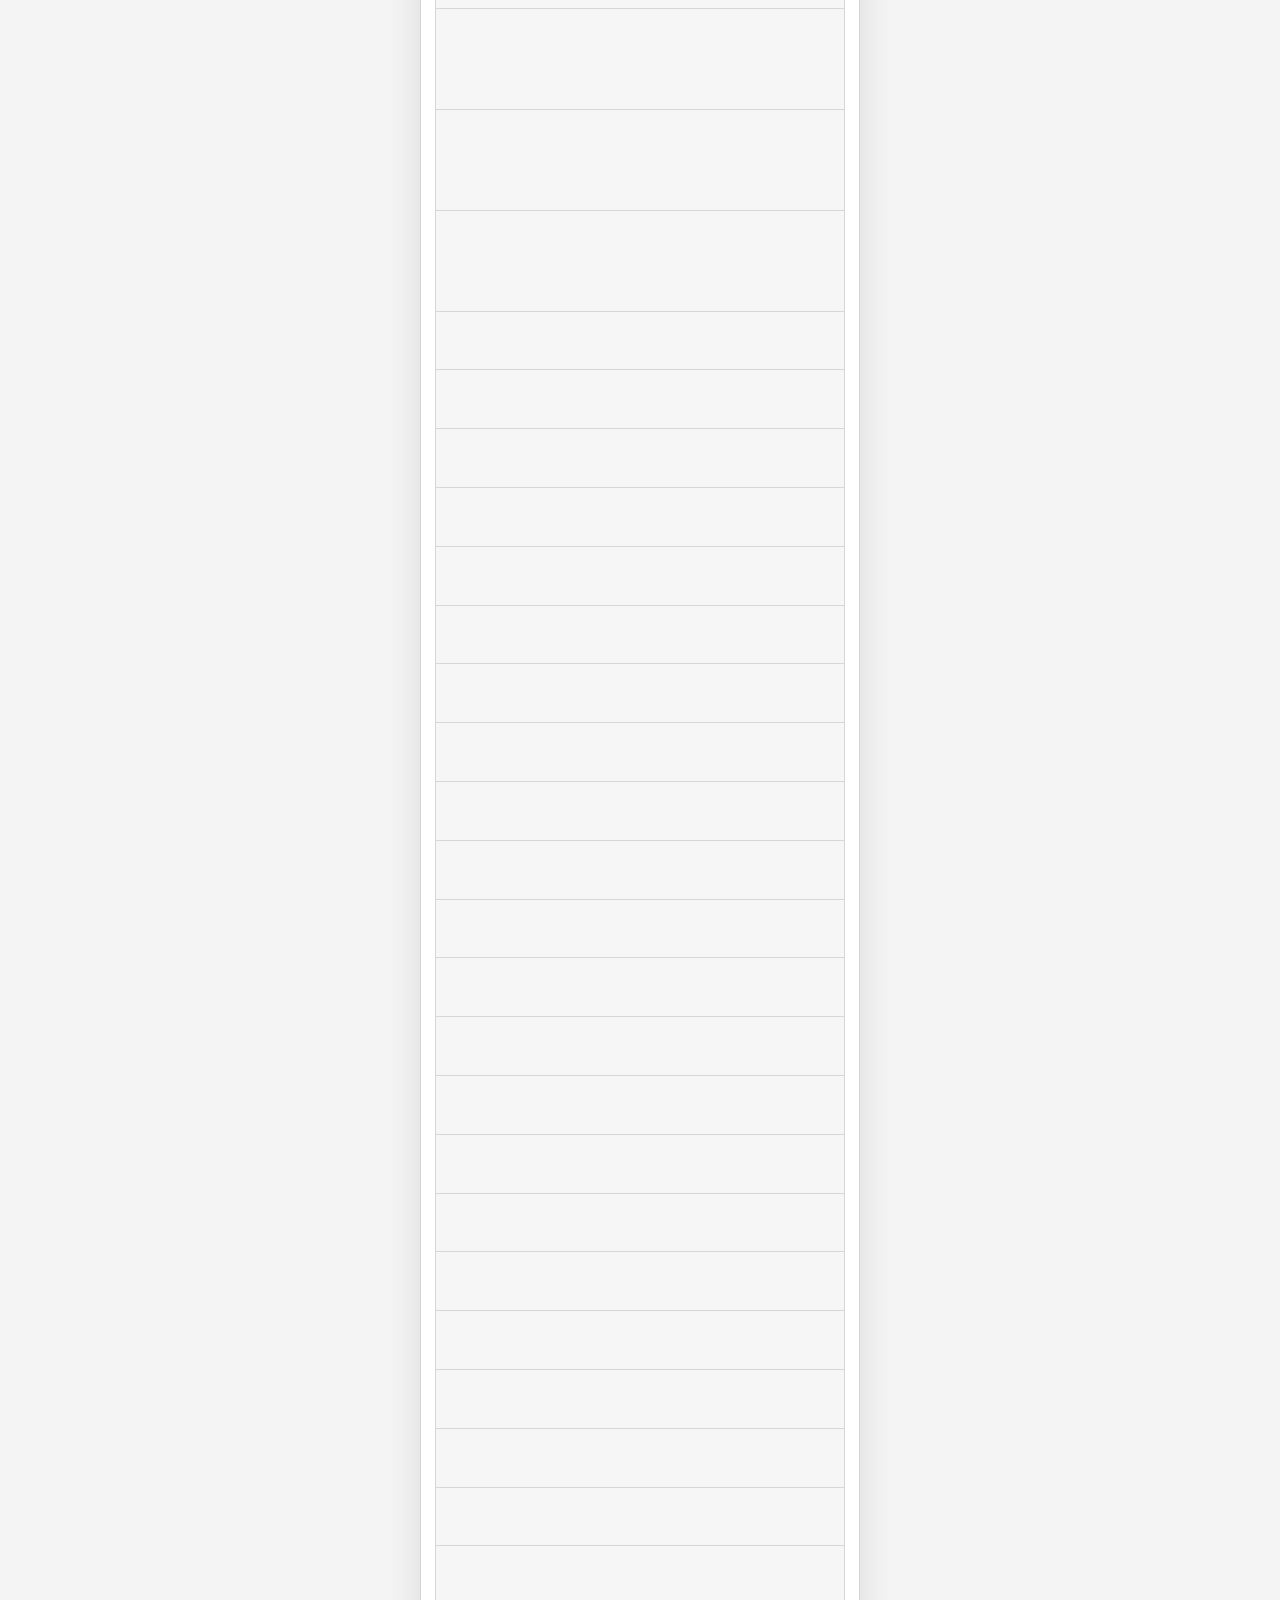
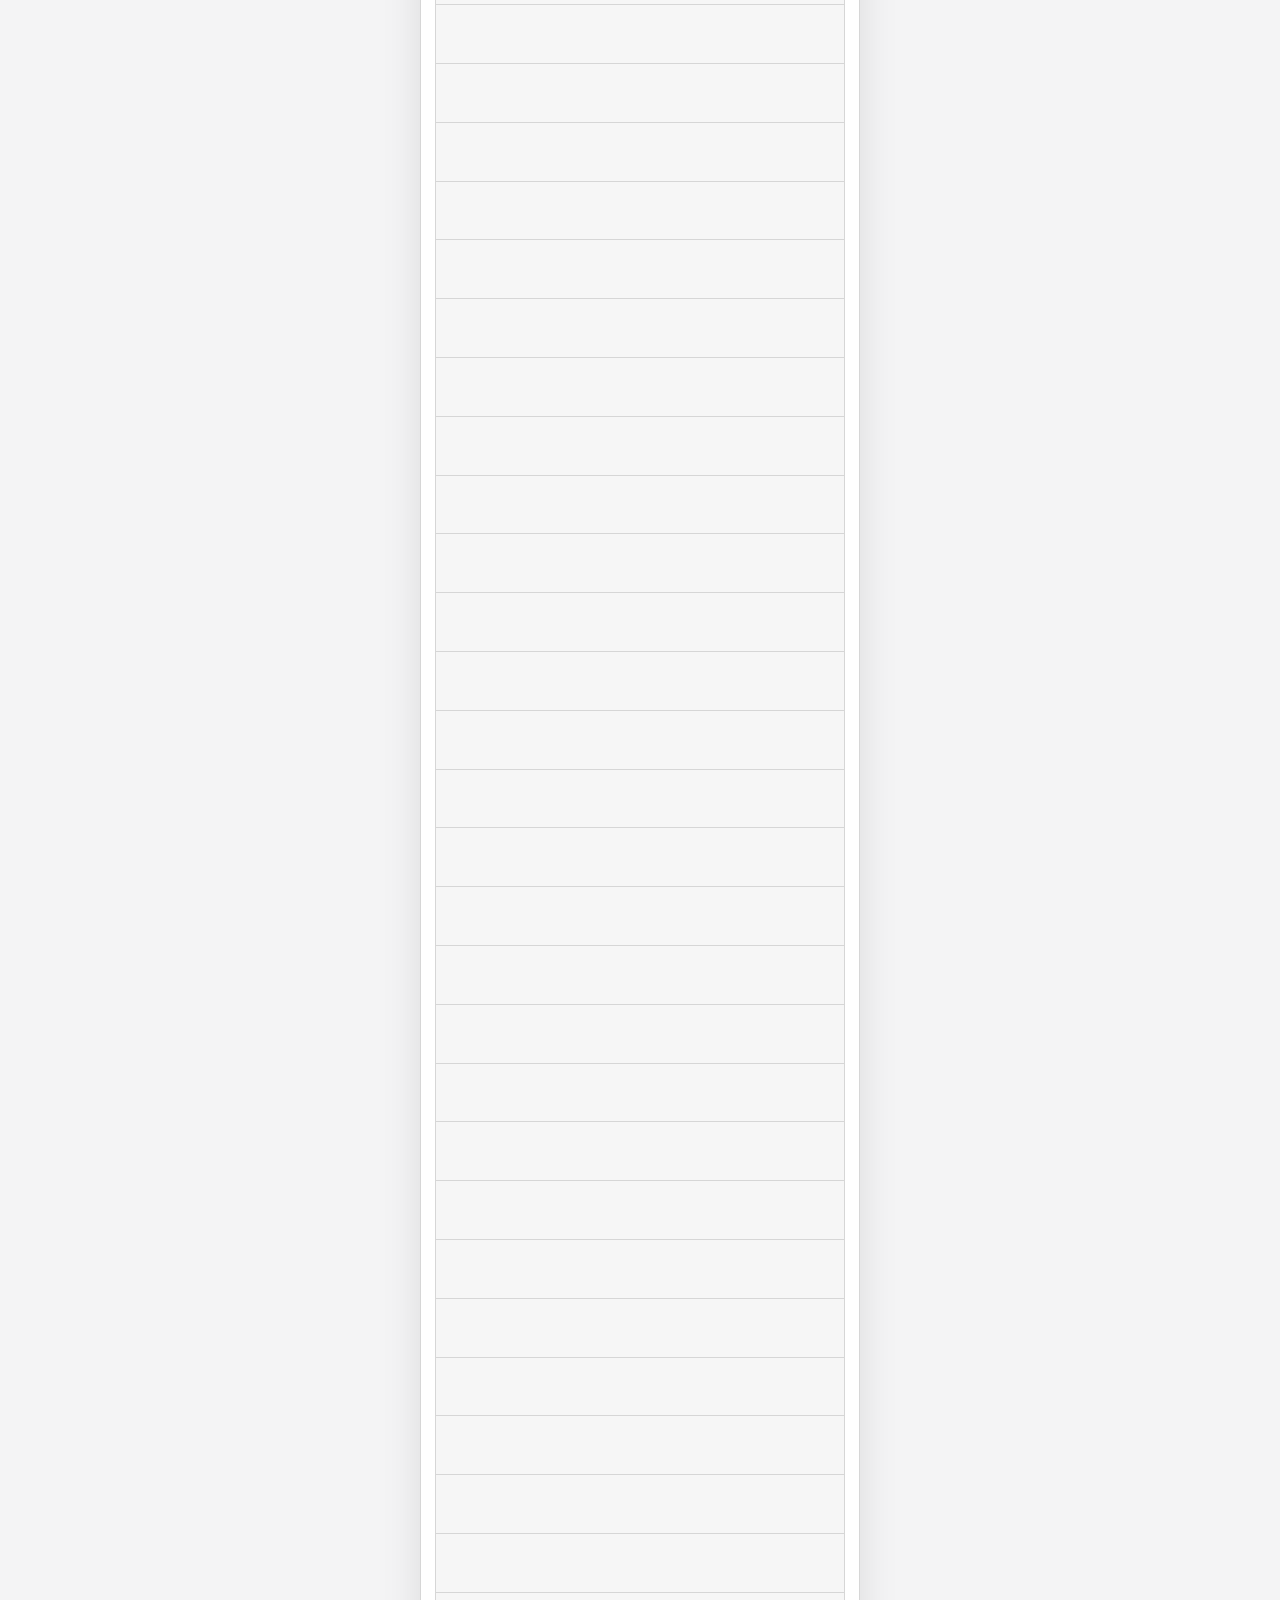
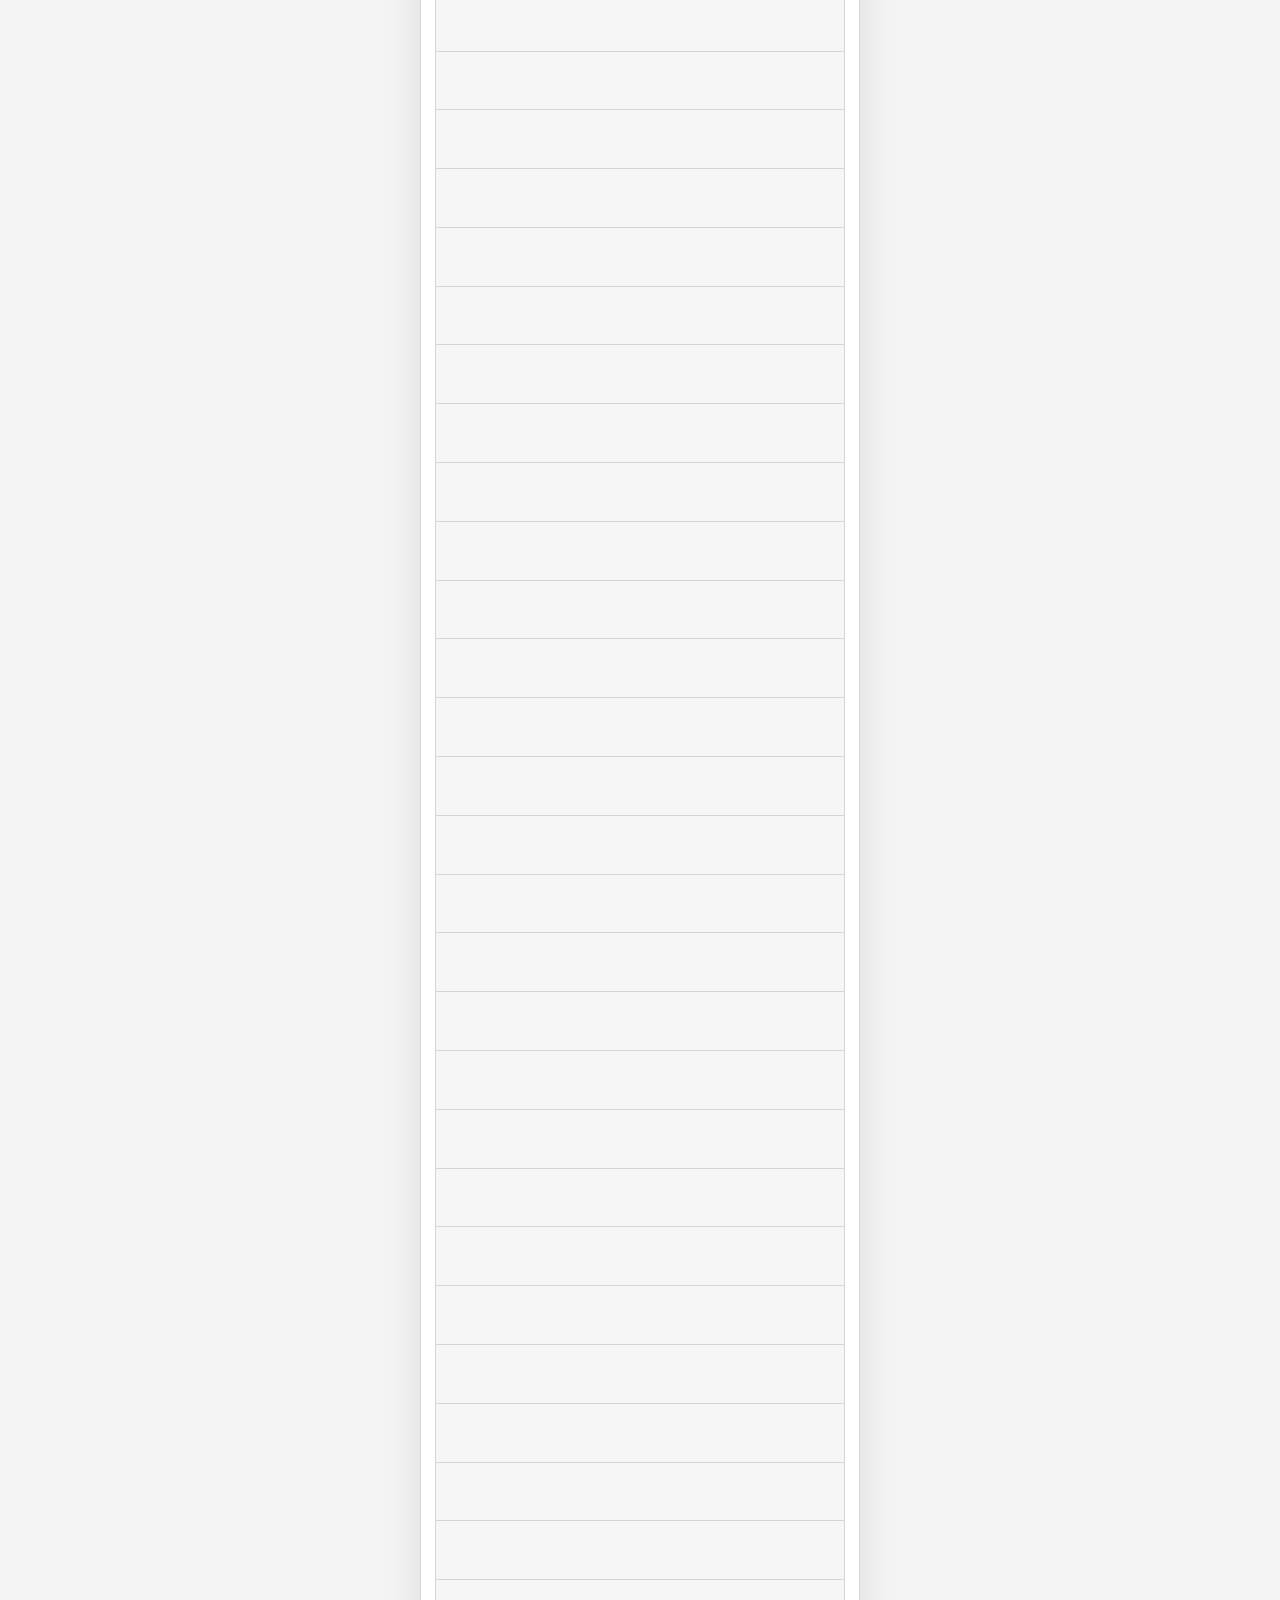
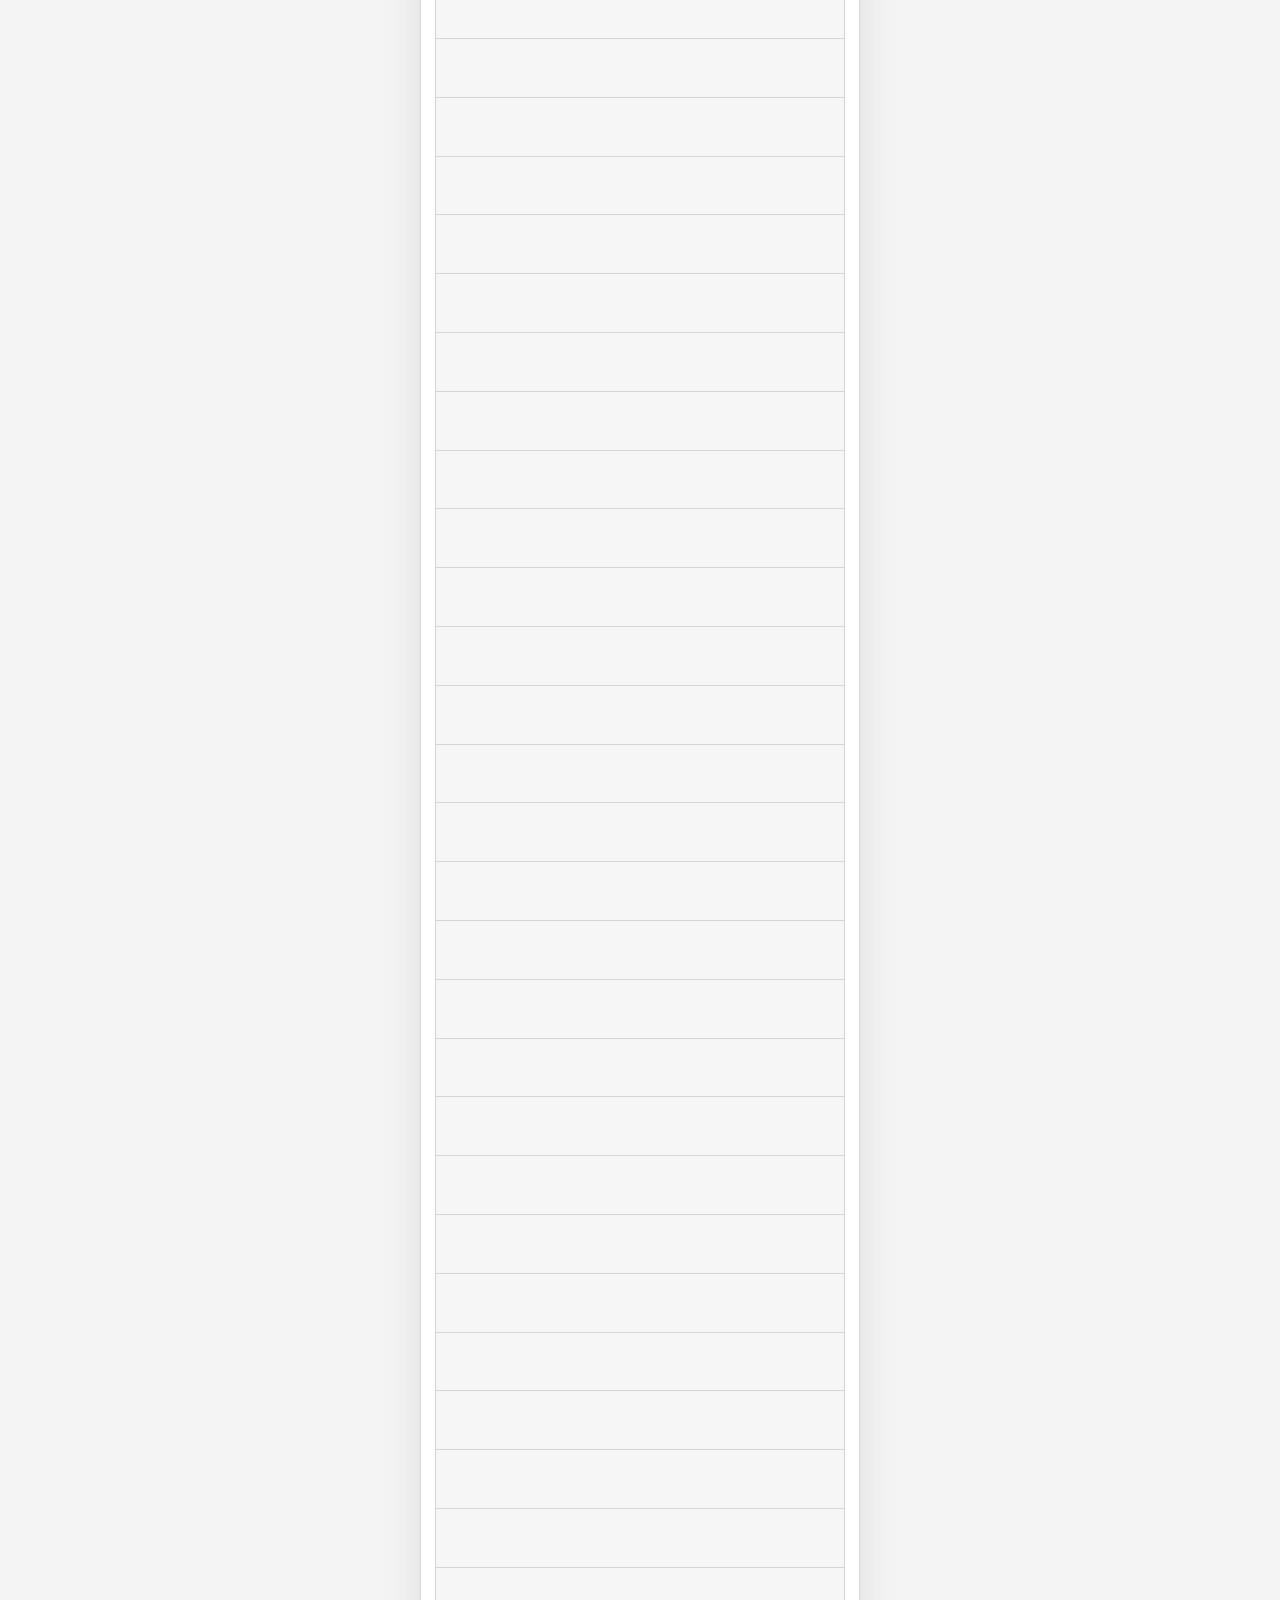
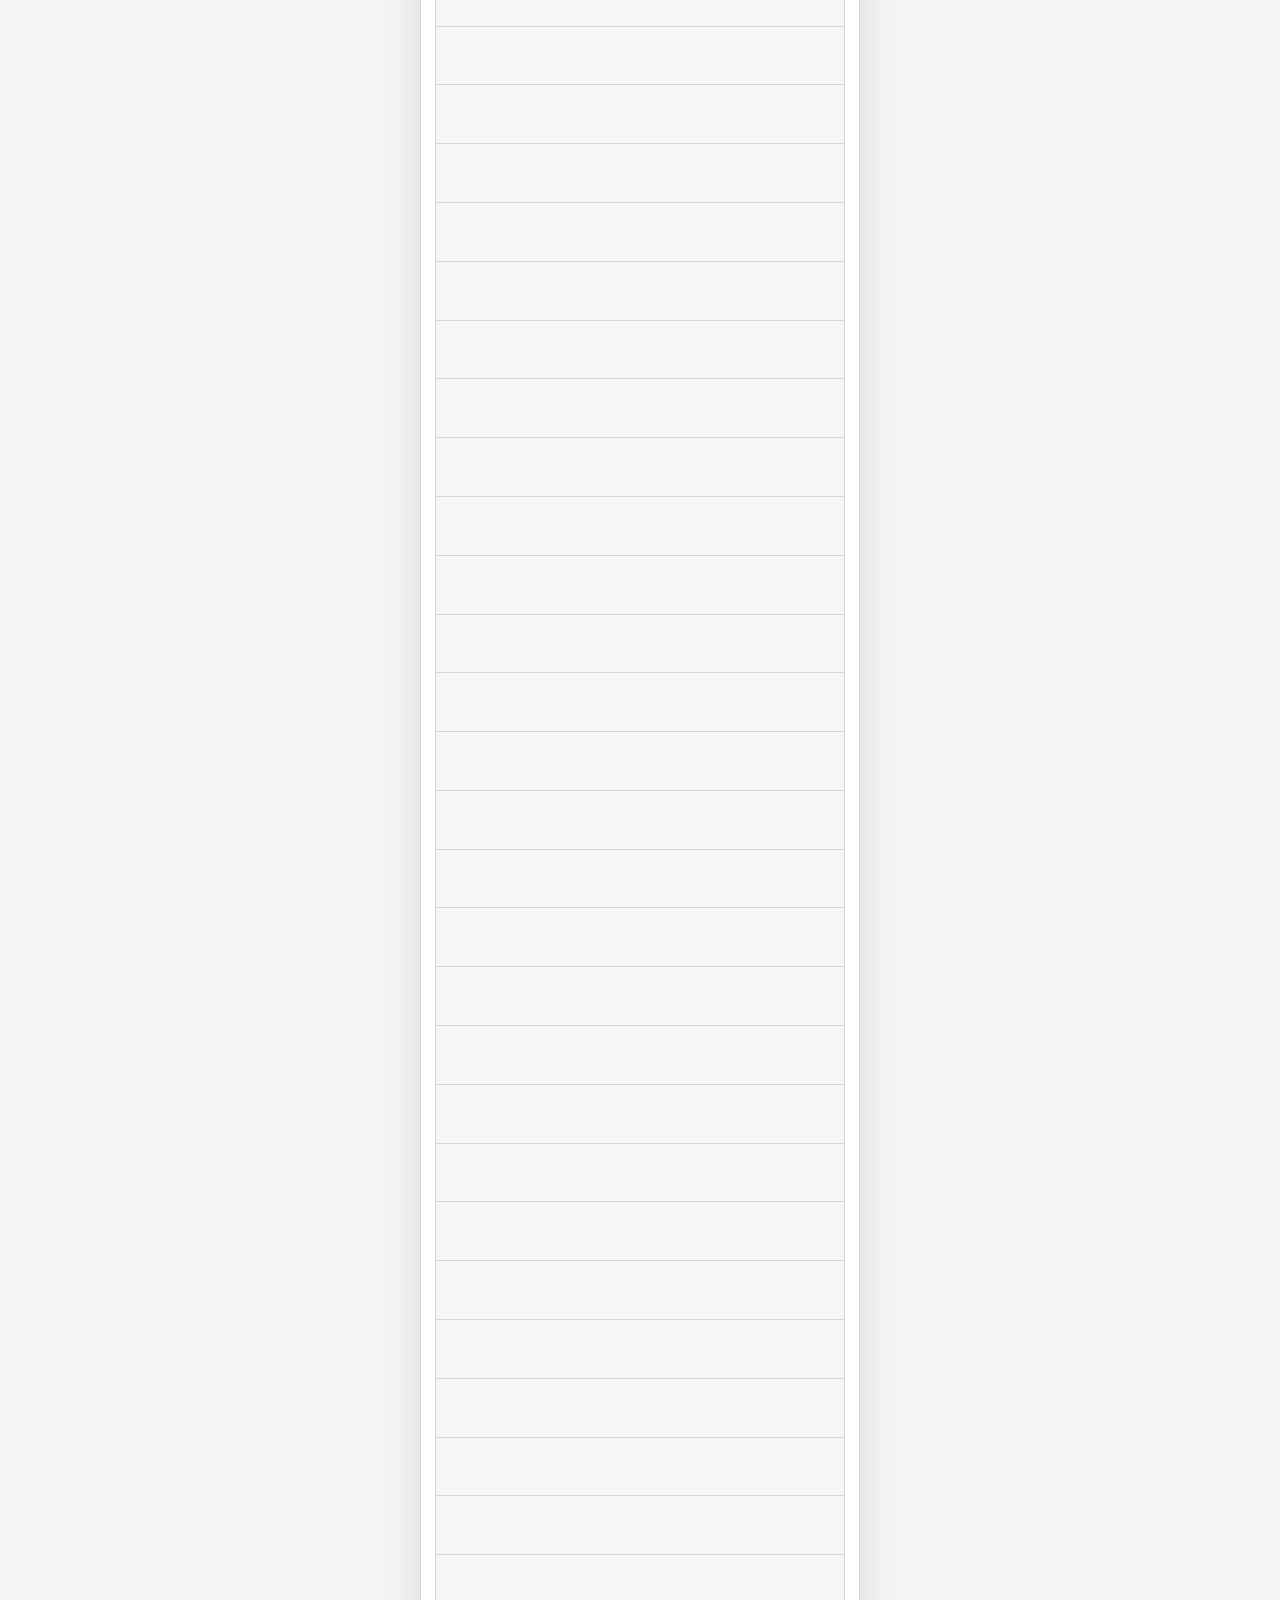
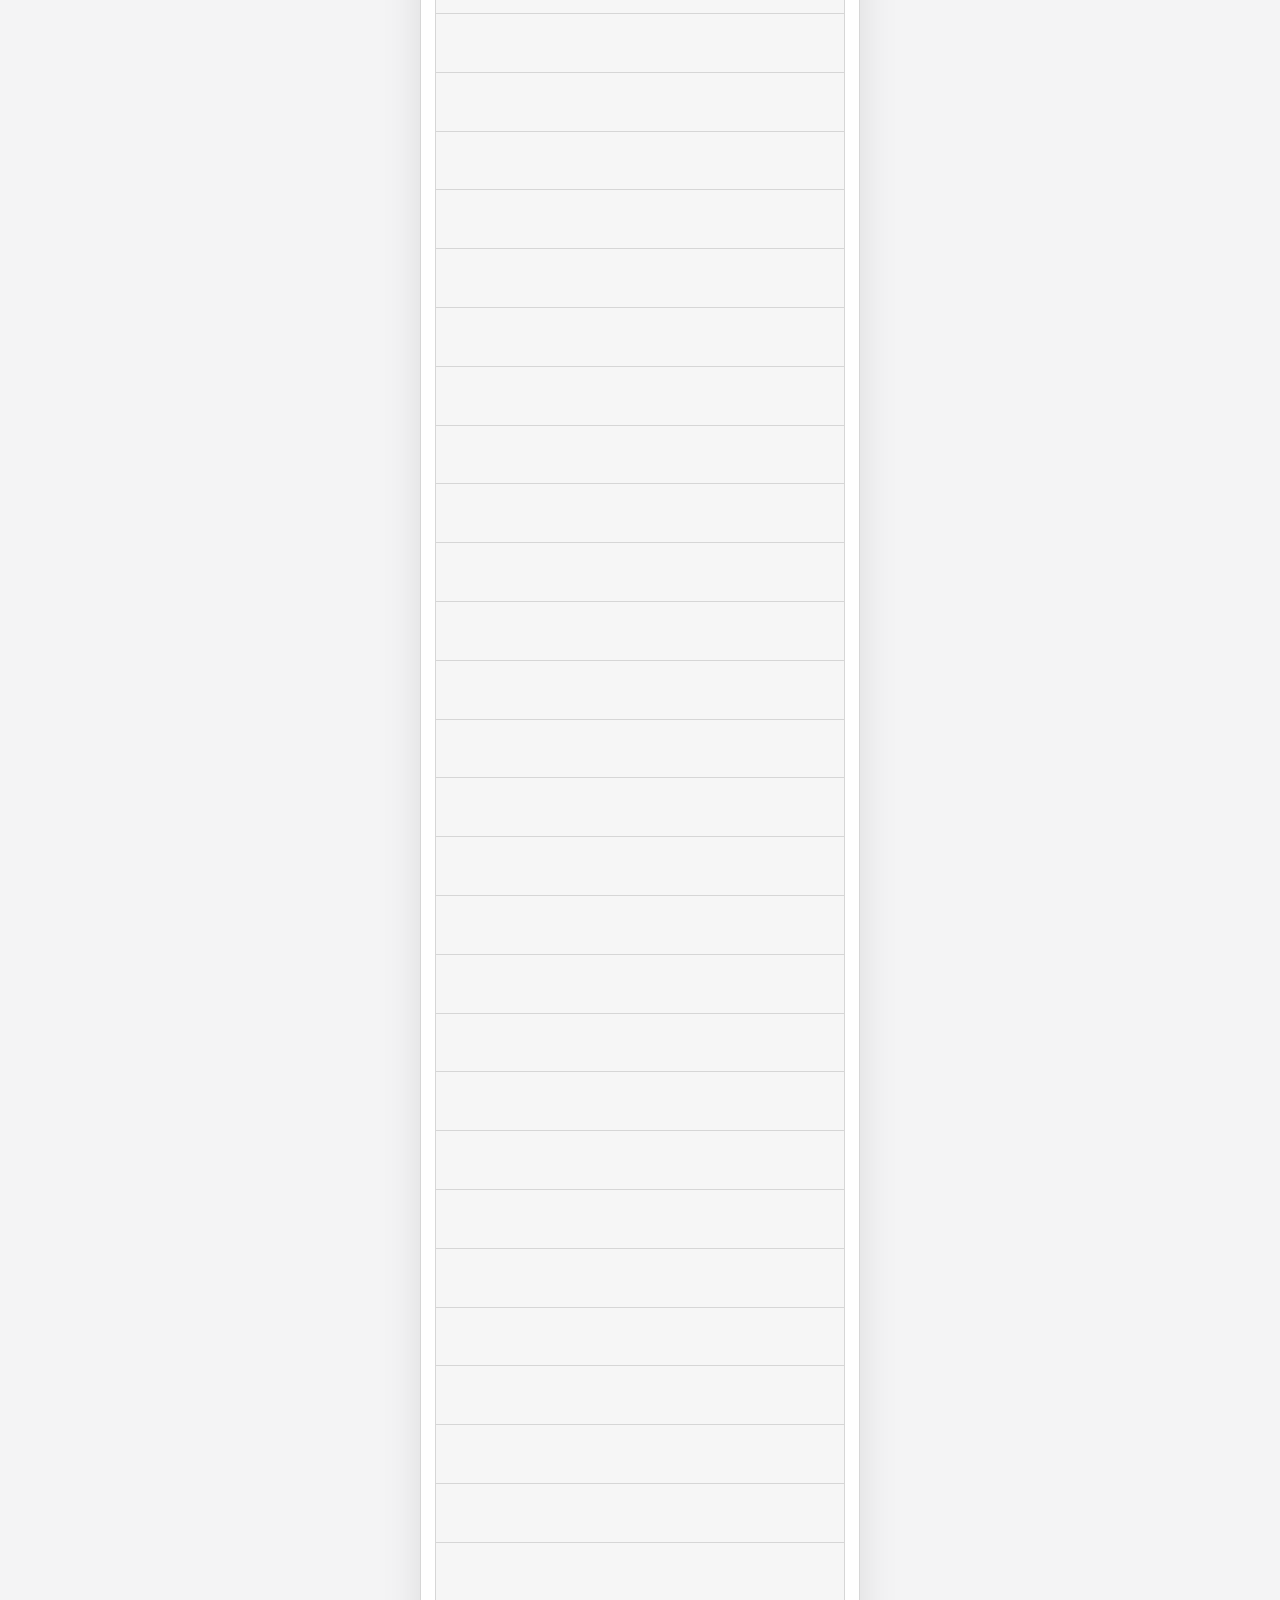
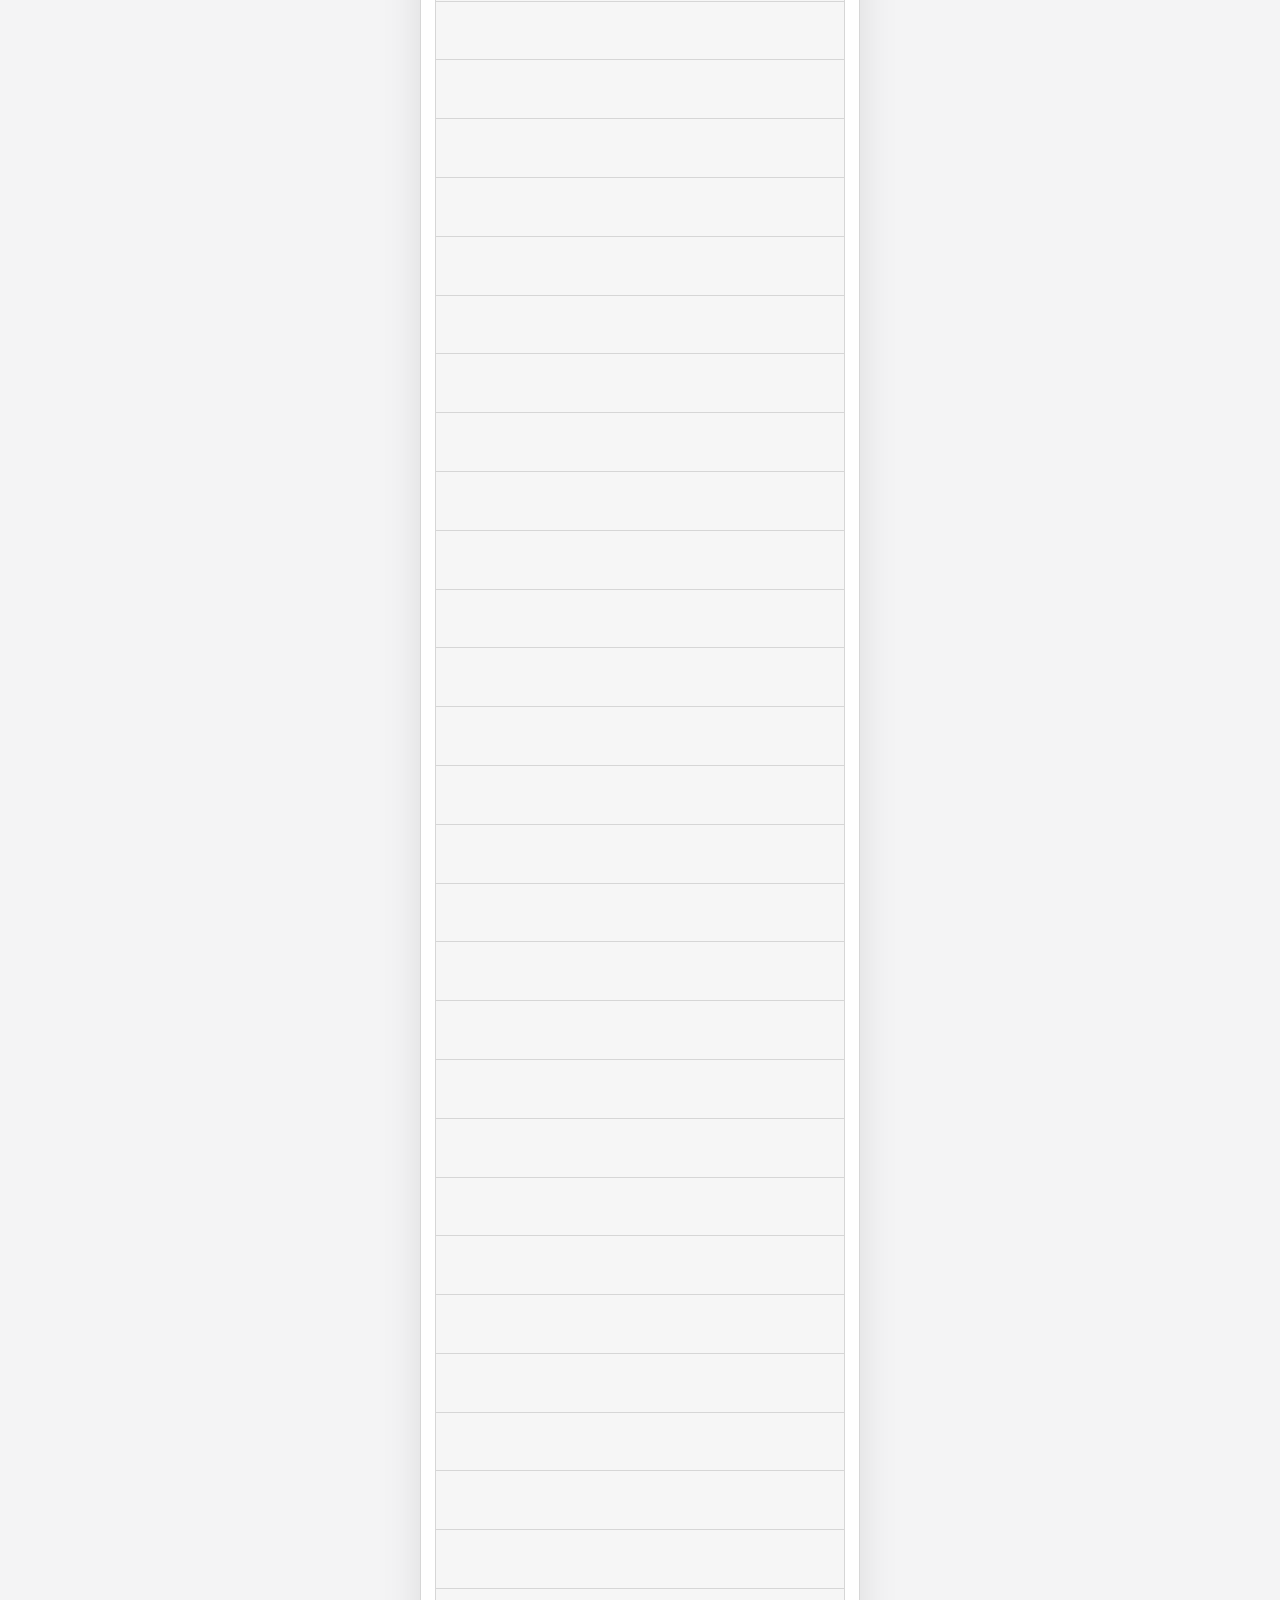
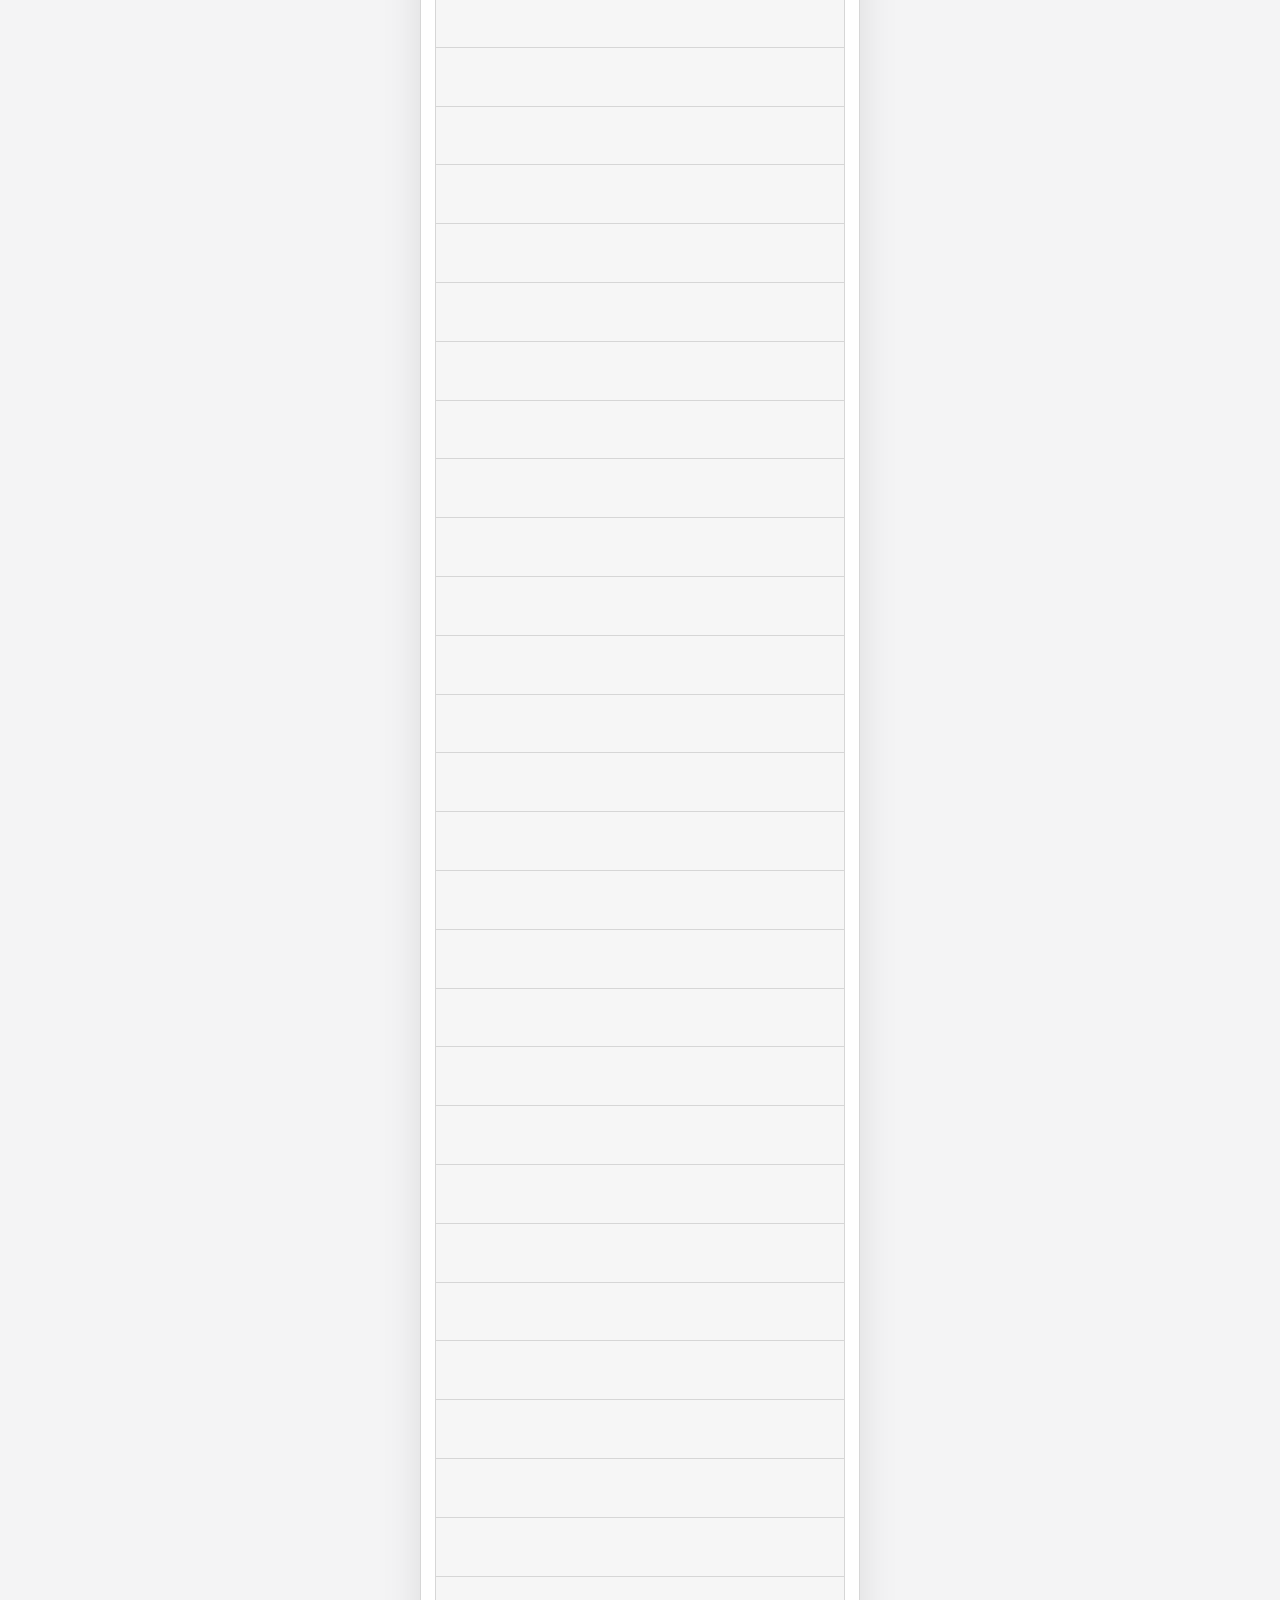
==== commit 8194e24e: "p13: per-stock Bouncer (bouncer1 c986846): one card per stock, sticky nudge slots, phone button bott" ====
--- a/p13/index.html
+++ b/p13/index.html
@@ -5,19 +5,19 @@
 <meta name="viewport" content="width=device-width, initial-scale=1, viewport-fit=cover">
 <meta name="theme-color" content="#ffffff">
 <title>Paracord — Demo stock insurance</title>
-<link rel="icon" type="image/svg+xml" href="logo-badge.svg?v=p13b3">
-<link rel="icon" type="image/png" sizes="32x32" href="favicon-32-badge.png?v=p13b3">
-<link rel="apple-touch-icon" sizes="180x180" href="apple-touch-icon-badge.png?v=p13b3">
-<link rel="stylesheet" href="styles.css?v=p13b3">
-<link rel="stylesheet" href="projections.css?v=p13b3">
-<link rel="stylesheet" href="bouncer.css?v=p13b3">
+<link rel="icon" type="image/svg+xml" href="logo-badge.svg?v=p13b4">
+<link rel="icon" type="image/png" sizes="32x32" href="favicon-32-badge.png?v=p13b4">
+<link rel="apple-touch-icon" sizes="180x180" href="apple-touch-icon-badge.png?v=p13b4">
+<link rel="stylesheet" href="styles.css?v=p13b4">
+<link rel="stylesheet" href="projections.css?v=p13b4">
+<link rel="stylesheet" href="bouncer.css?v=p13b4">
 </head>
 <body>
 <div id="app" class="phone">
   <div class="demo-banner" role="note">DEMO — simulated prices from a demo snapshot, as of Oct 23, 2026 · no real trades</div>
   <header class="topbar">
     <button id="backBtn" class="icon-btn" aria-label="Back" hidden>&#8592;</button>
-    <div class="brand" id="brand"><img class="logo" src="logo-badge.svg?v=p13b3" alt="" width="32" height="32"><span>Paracord</span></div>
+    <div class="brand" id="brand"><img class="logo" src="logo-badge.svg?v=p13b4" alt="" width="32" height="32"><span>Paracord</span></div>
     <div class="title" id="title"></div>
     <button id="demoChip" class="demo-chip" aria-label="Open demo menu">DEMO ⚙</button>
   </header>
@@ -31,14 +31,14 @@
   <div id="sheetRoot"></div>
   <div id="toast" role="status" aria-live="polite"></div>
 </div>
-<script src="rate.js?v=p13b3"></script>
-<script src="data/universe.js?v=p13b3"></script>
-<script src="data.js?v=p13b3"></script>
-<script src="sim.js?v=p13b3"></script>
-<script src="projections.js?v=p13b3"></script>
-<script src="confidence.js?v=p13b3"></script>
-<script src="nudge.js?v=p13b3"></script>
-<script src="app.js?v=p13b3"></script>
-<script src="bouncer.js?v=p13b3"></script>
+<script src="rate.js?v=p13b4"></script>
+<script src="data/universe.js?v=p13b4"></script>
+<script src="data.js?v=p13b4"></script>
+<script src="sim.js?v=p13b4"></script>
+<script src="projections.js?v=p13b4"></script>
+<script src="confidence.js?v=p13b4"></script>
+<script src="nudge.js?v=p13b4"></script>
+<script src="app.js?v=p13b4"></script>
+<script src="bouncer.js?v=p13b4"></script>
 </body>
 </html>
--- a/p13/bouncer.css
+++ b/p13/bouncer.css
@@ -53,3 +53,15 @@
 .bouncer-tip b{display:block;font-size:14px;margin-bottom:4px}
 .bouncer-tip p{margin:0 0 10px}
 .bouncer-tip-ok{display:block;margin-left:auto;font:600 13px system-ui,sans-serif;padding:7px 14px;border-radius:10px;border:0;background:#111;color:#fff;cursor:pointer}
+/* bouncer2: one card per flagged stock, numbers patched in place */
+.bx-stock .bx-top{justify-content:flex-start}
+.bx-tk{font-size:15px}
+.bx-now{font-size:13px;color:var(--muted,#666);font-variant-numeric:tabular-nums}
+.bx-stock .bx-tot{margin-left:auto}
+.bx-drop b{color:#b3261e}
+.bx-stock .bx-line{padding:2px 0}
+.bx-holders{margin-top:4px;font-size:12px}
+.bx-holders summary{cursor:pointer;color:var(--muted,#666);font-weight:600;padding:3px 0}
+.bx-hlist{max-height:220px;overflow:auto;border-top:1px dashed var(--line,#ddd)}
+.bx-h{display:flex;flex-wrap:wrap;gap:2px 10px;padding:4px 0;border-bottom:1px dashed var(--line,#eee);font-variant-numeric:tabular-nums}
+.bx-h span:first-child{font-weight:700;min-width:96px}
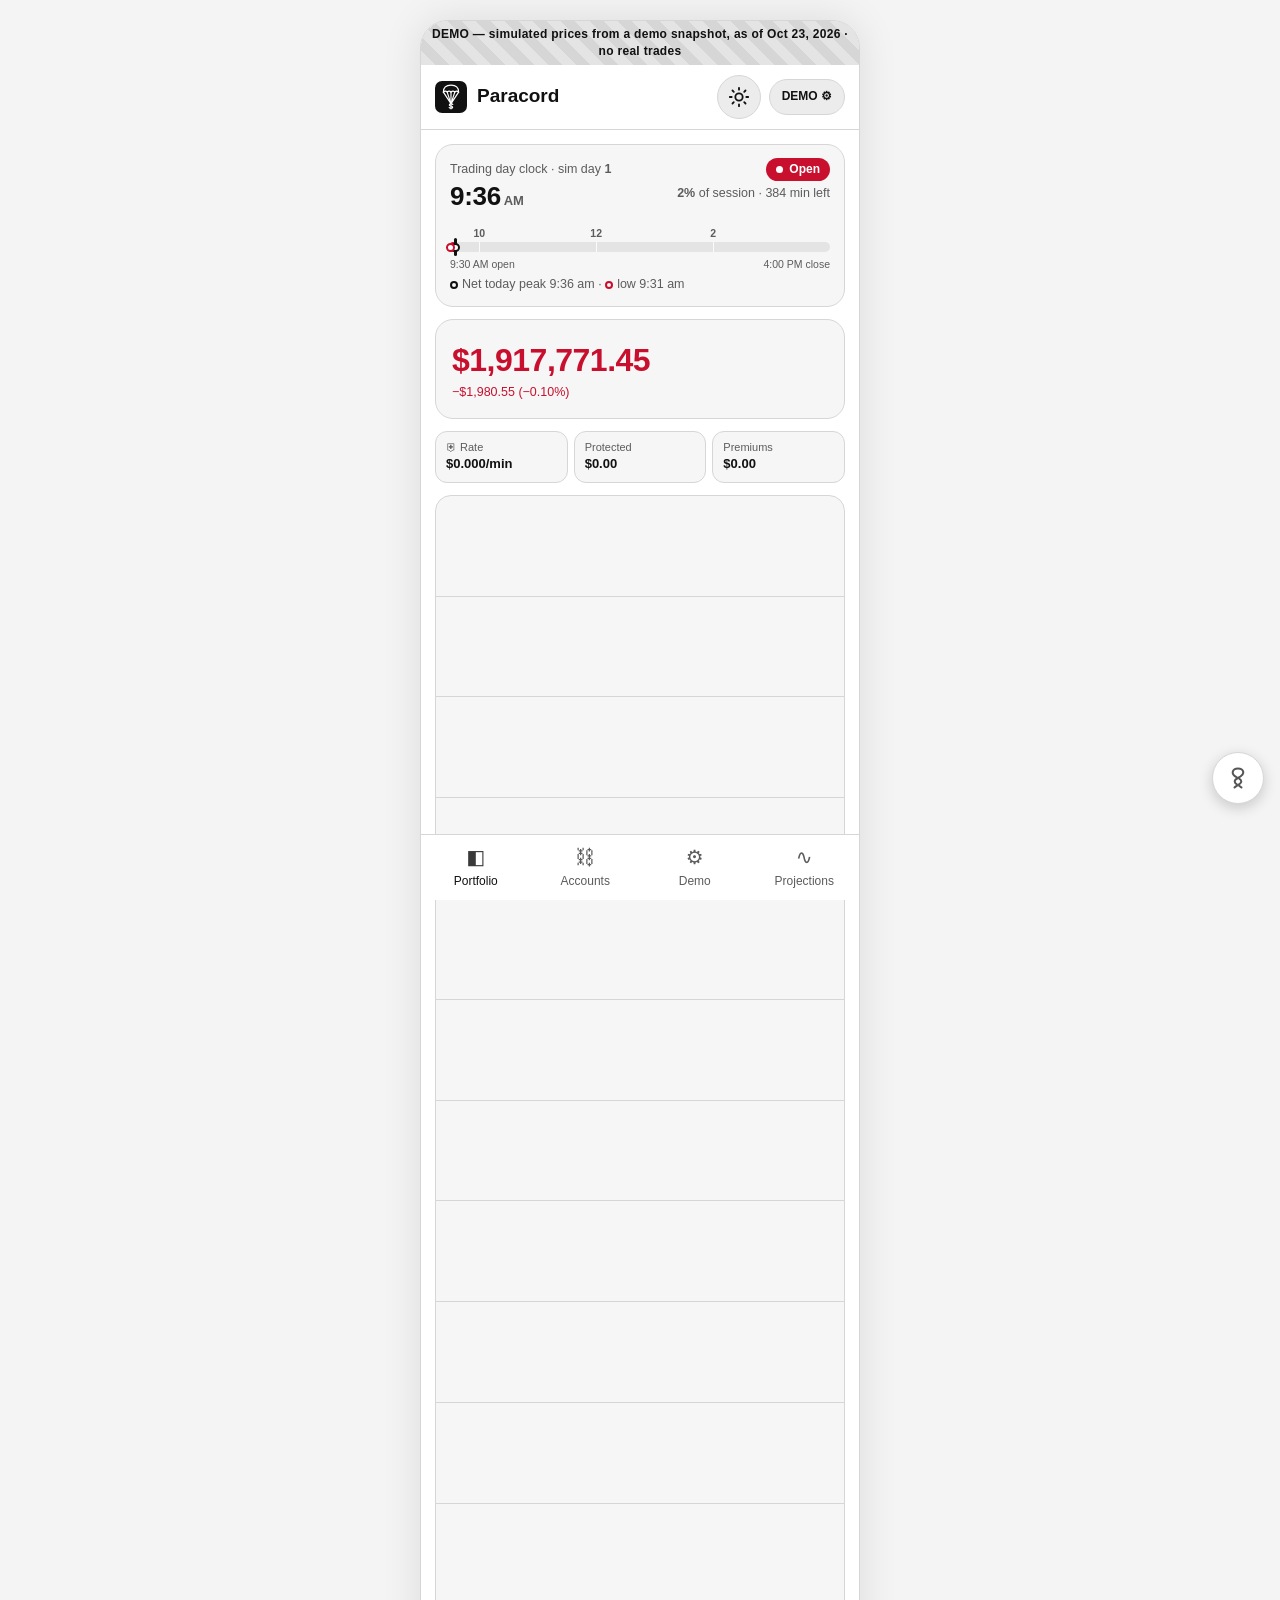
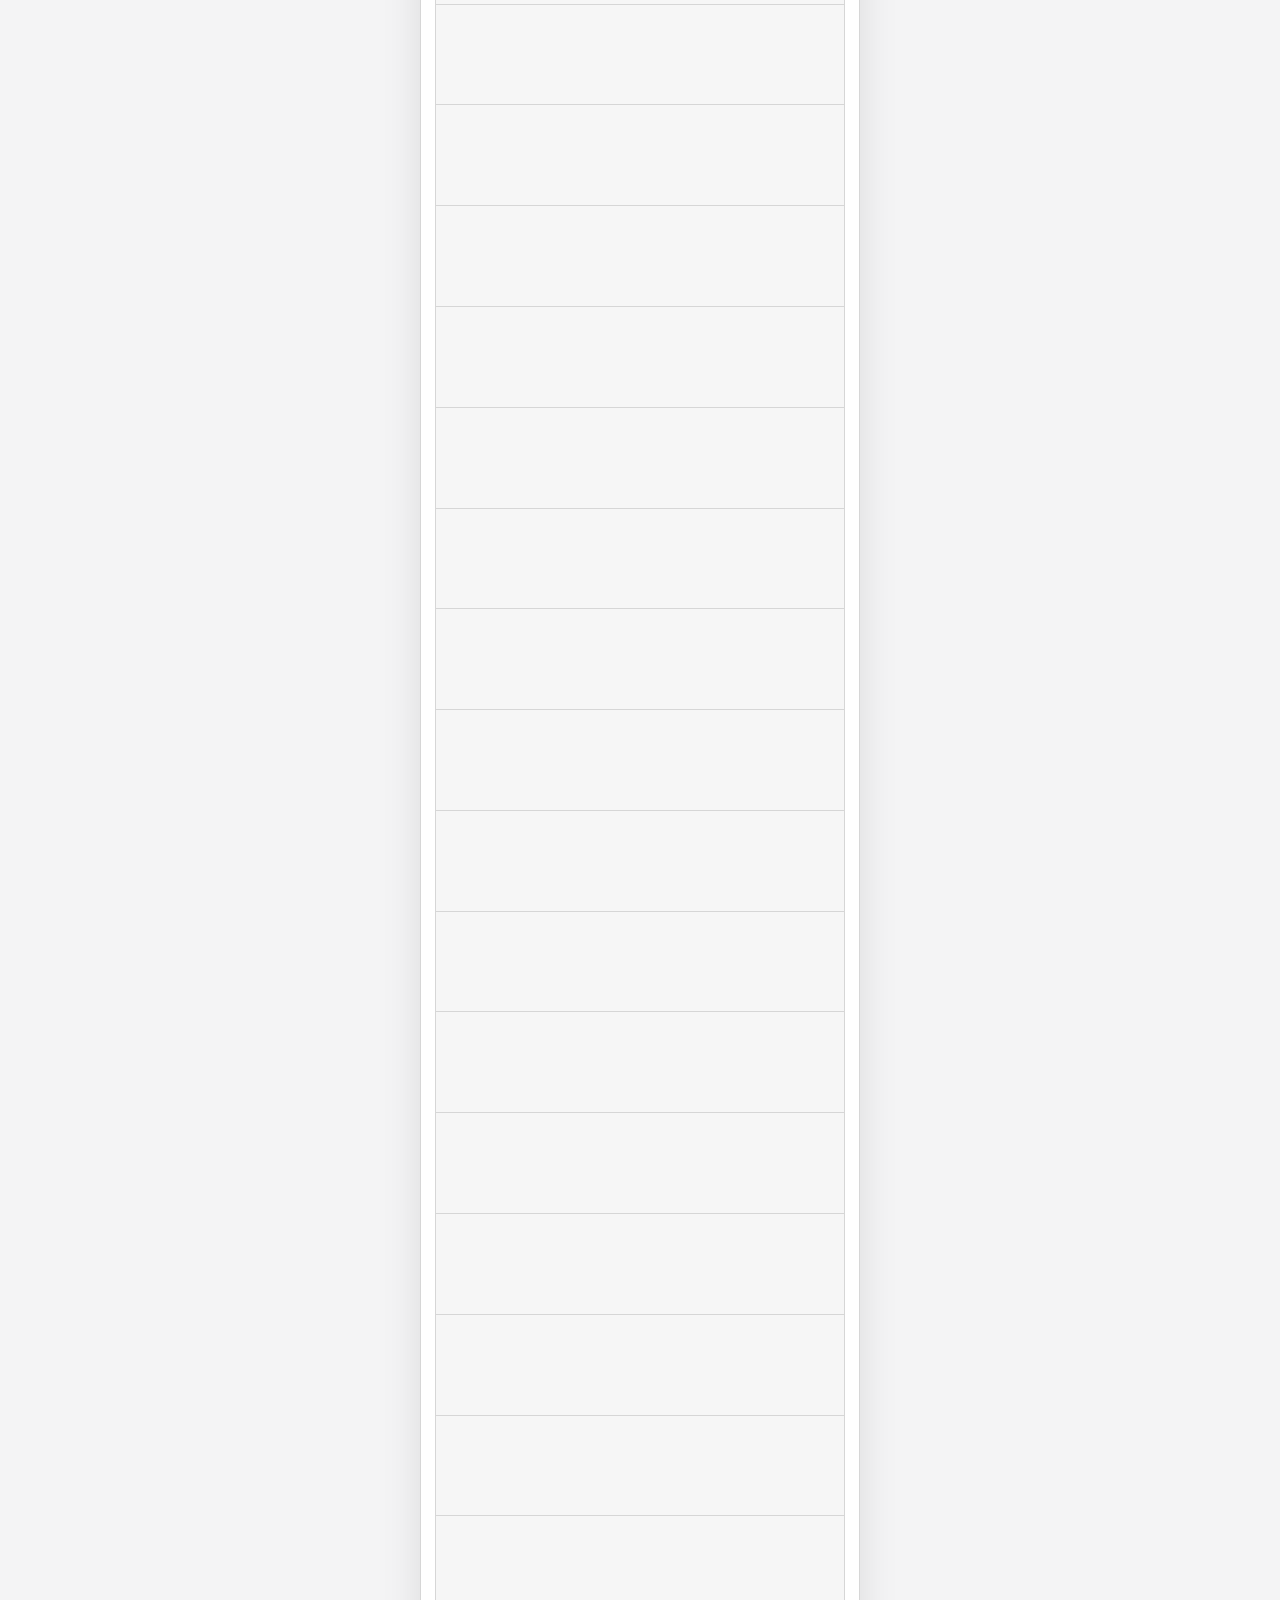
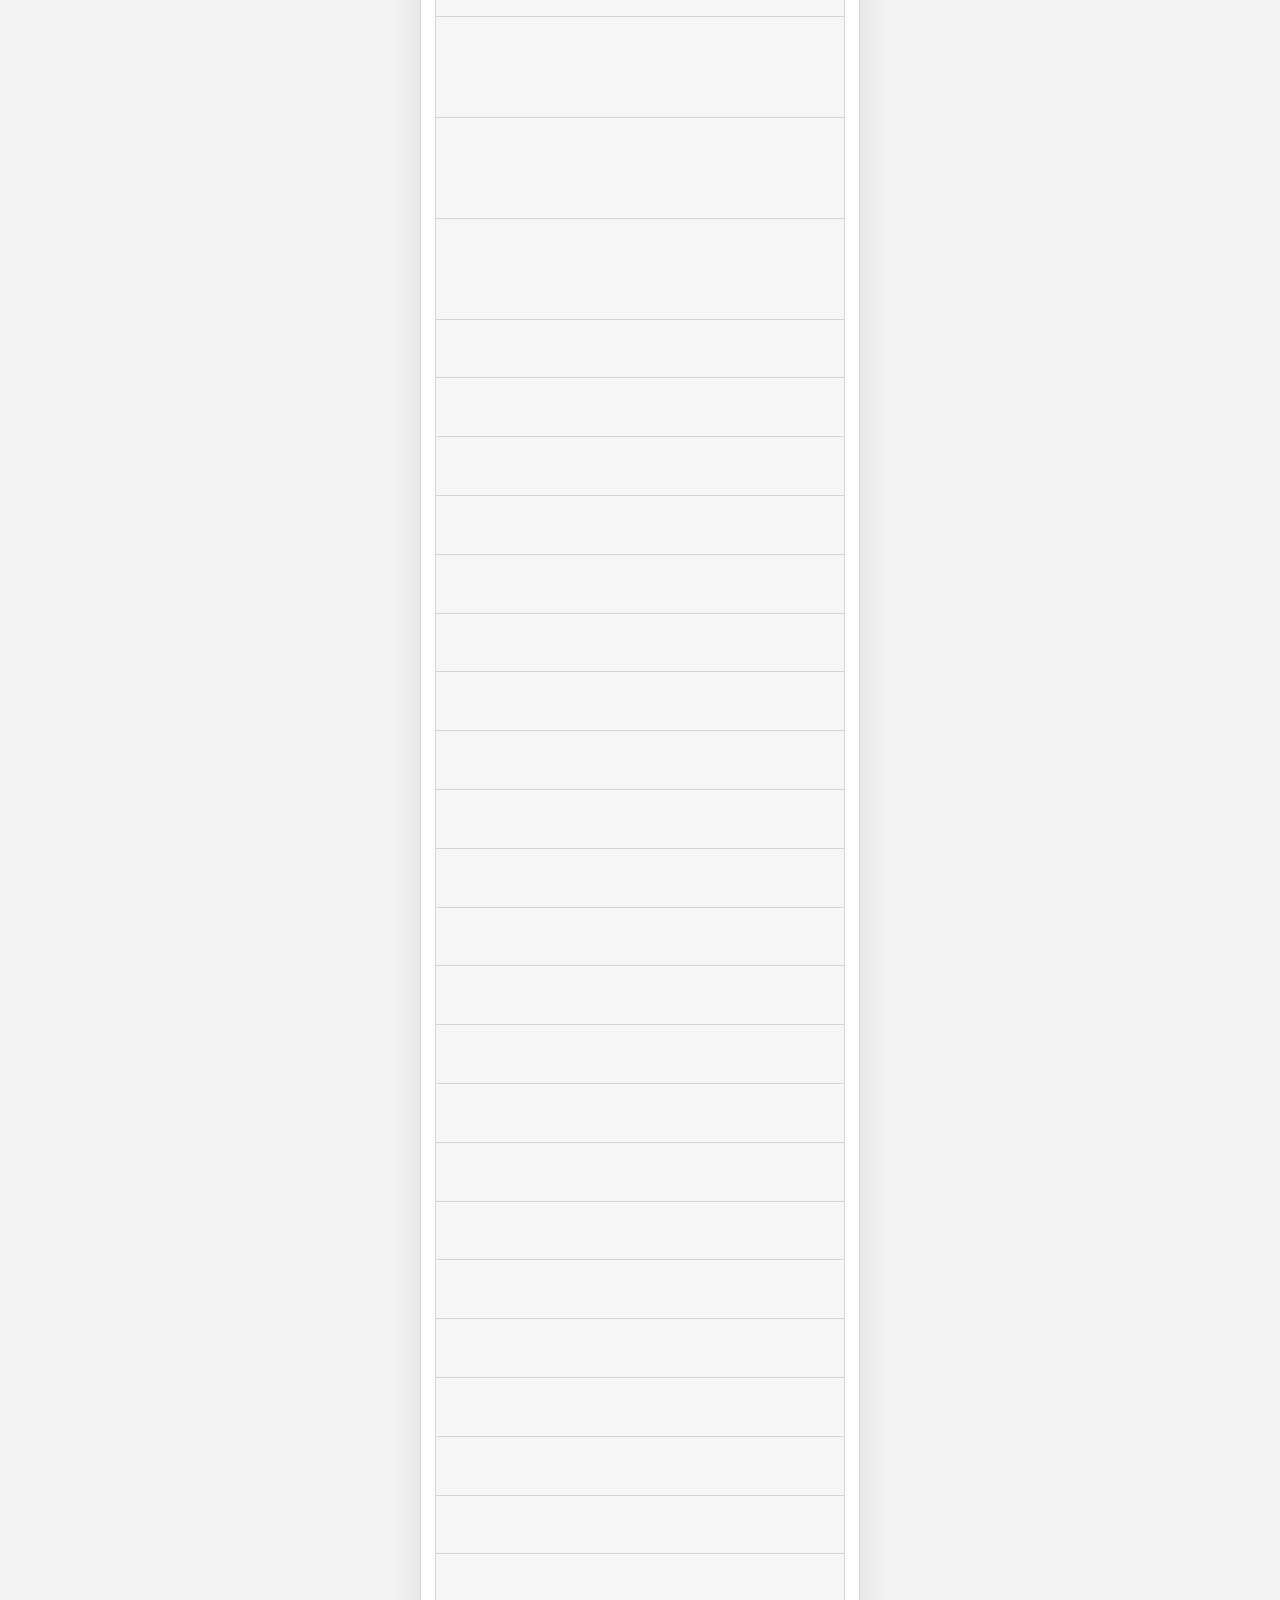
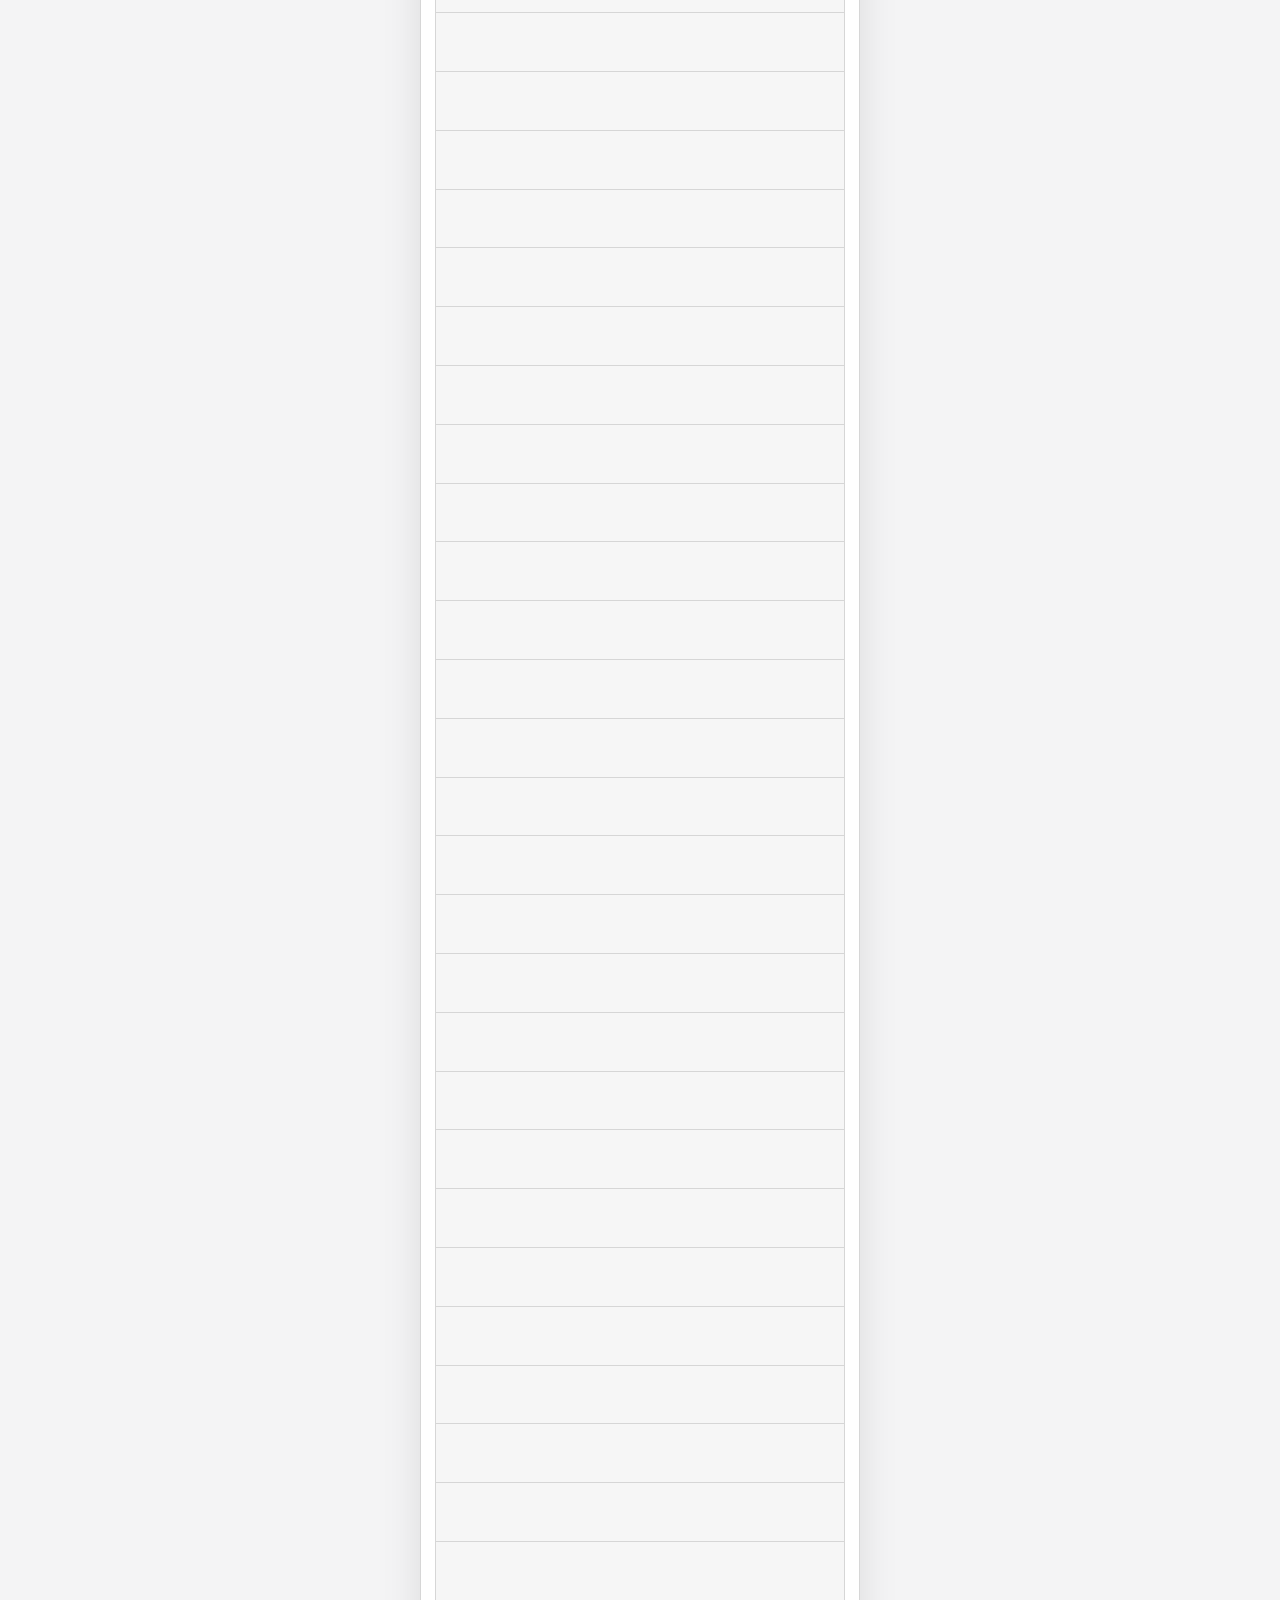
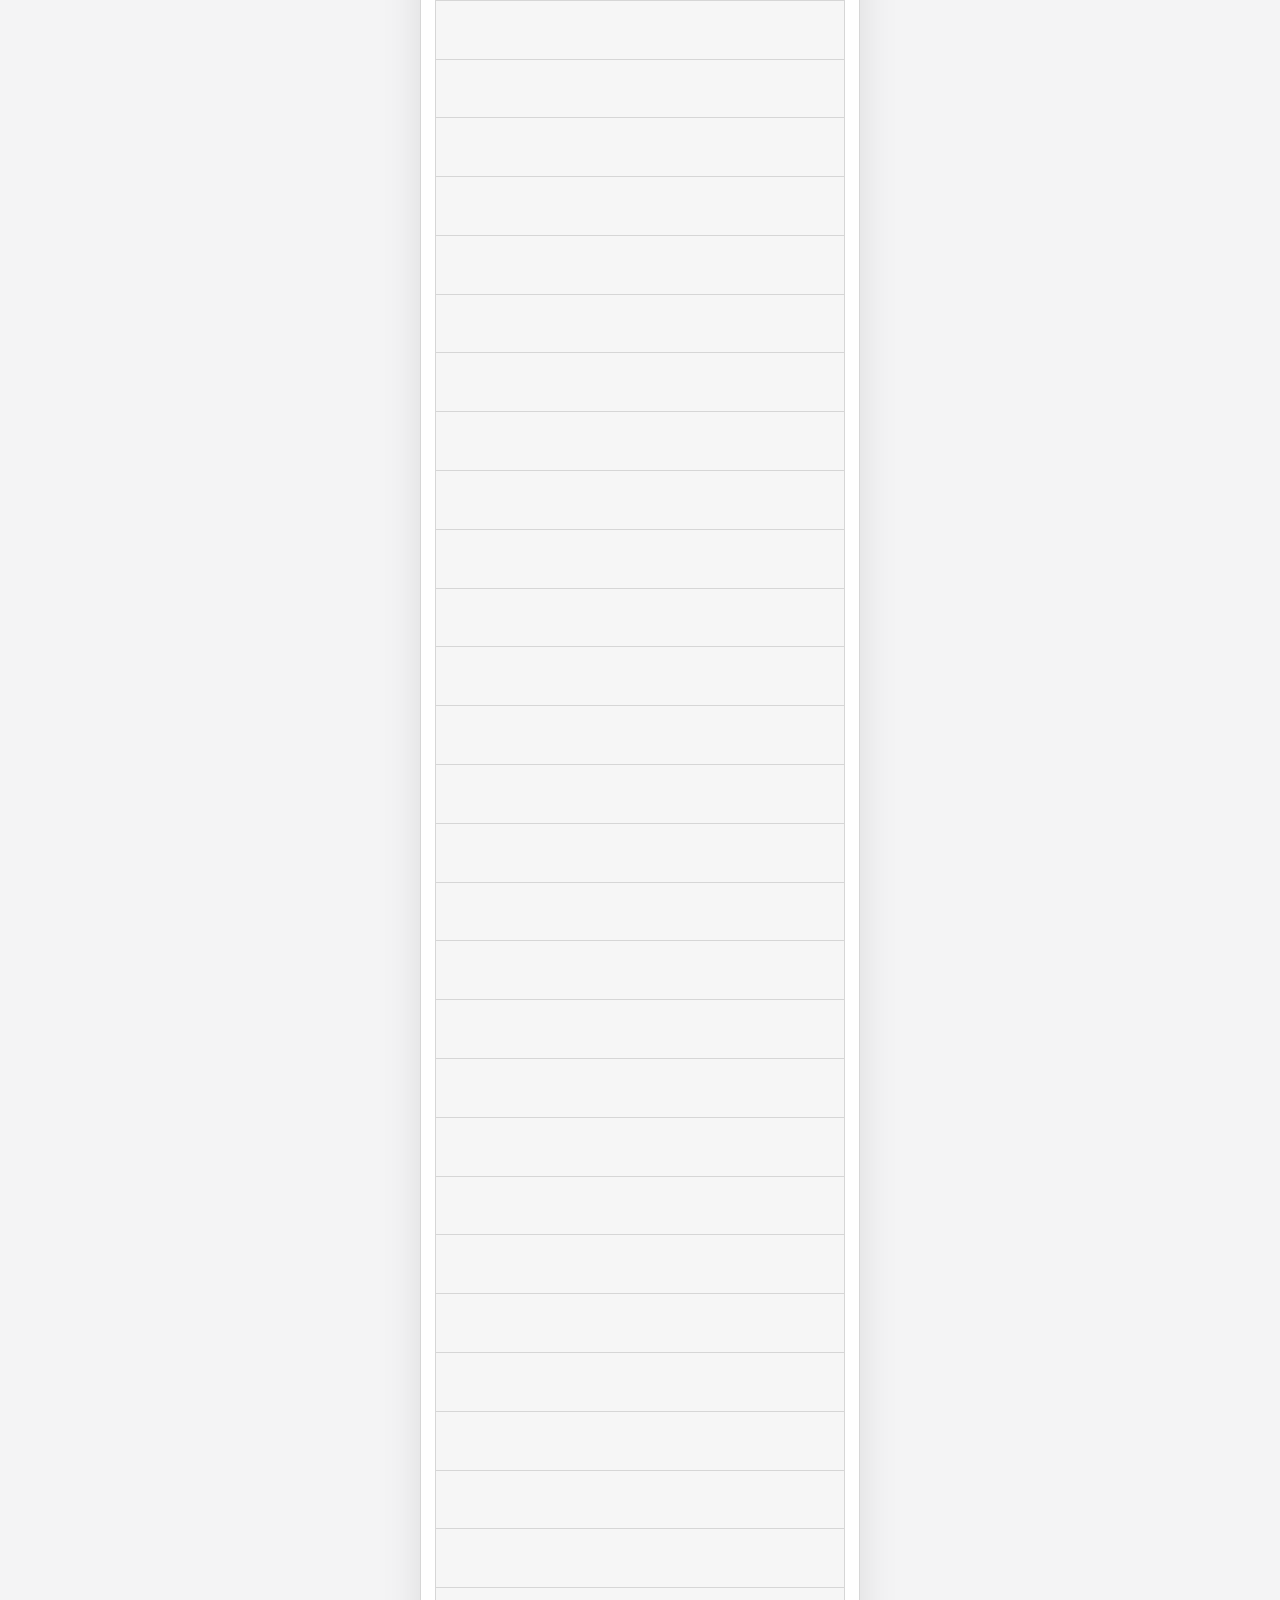
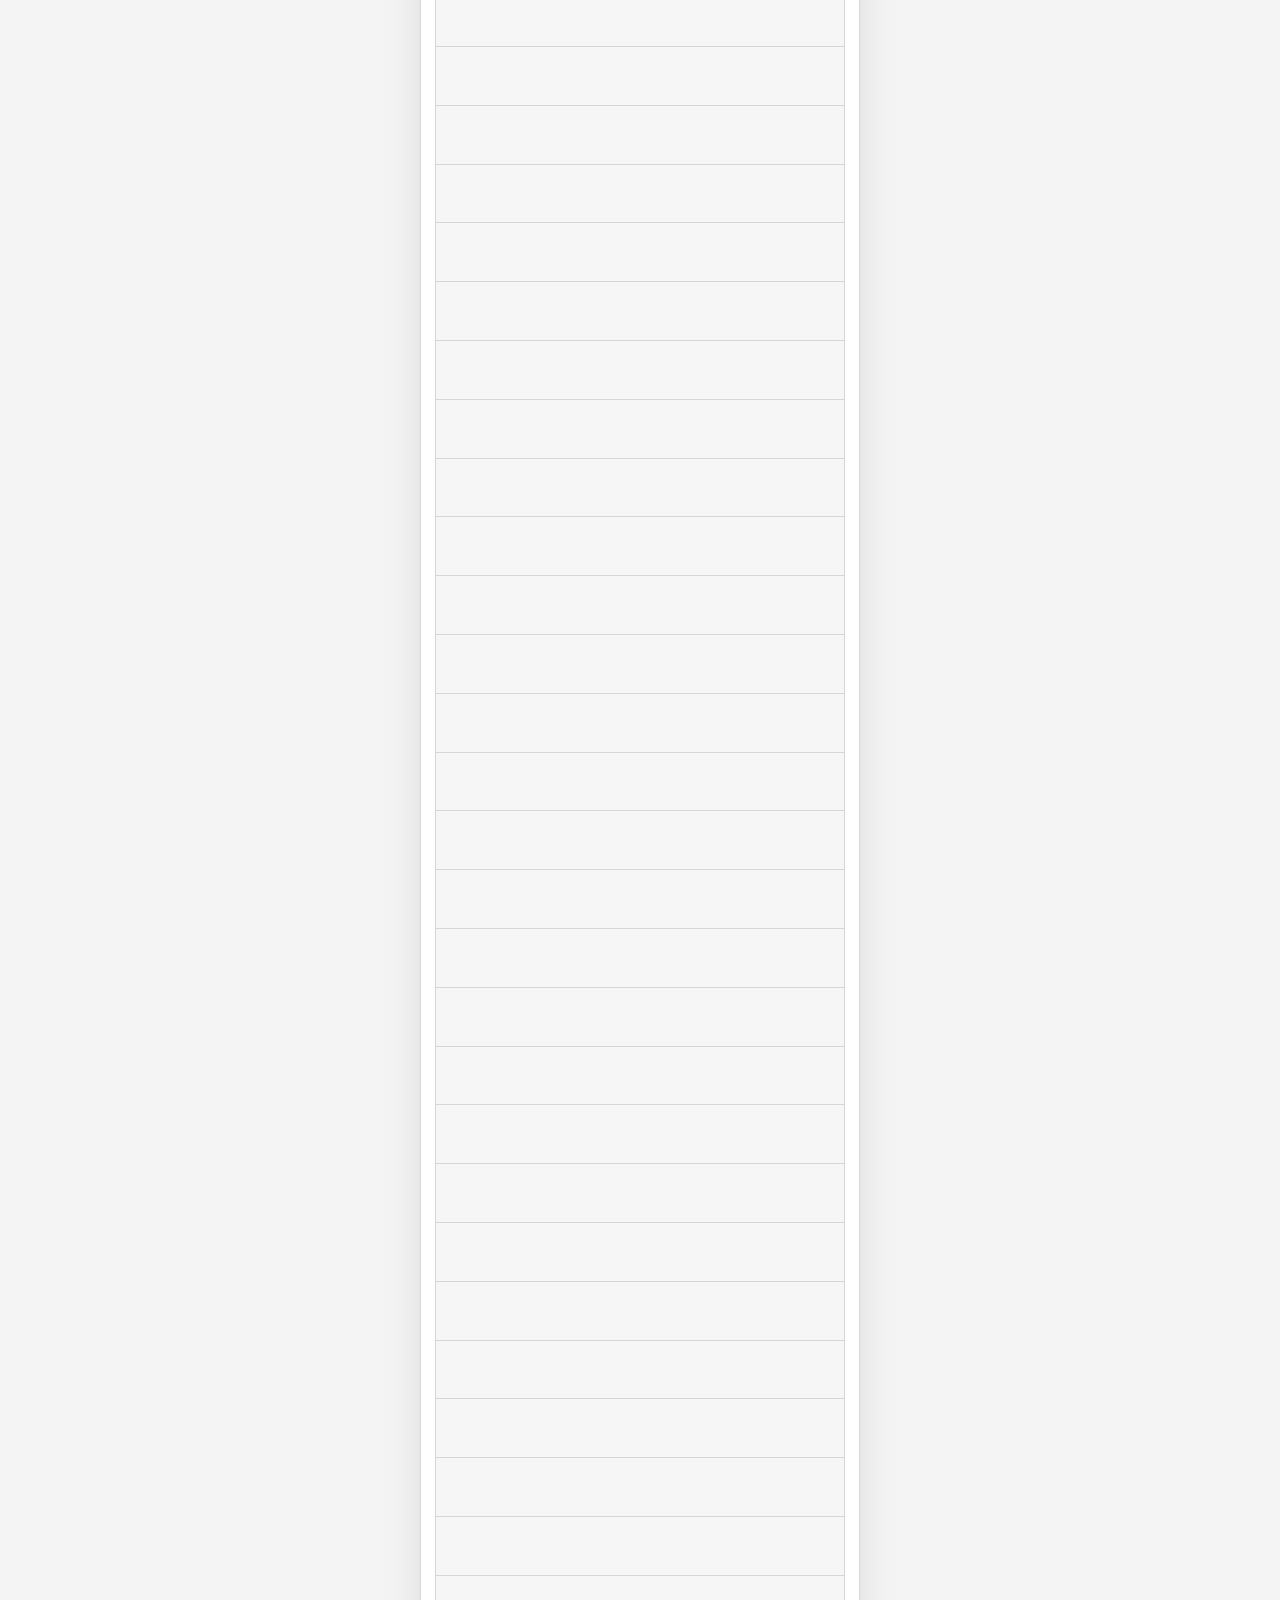
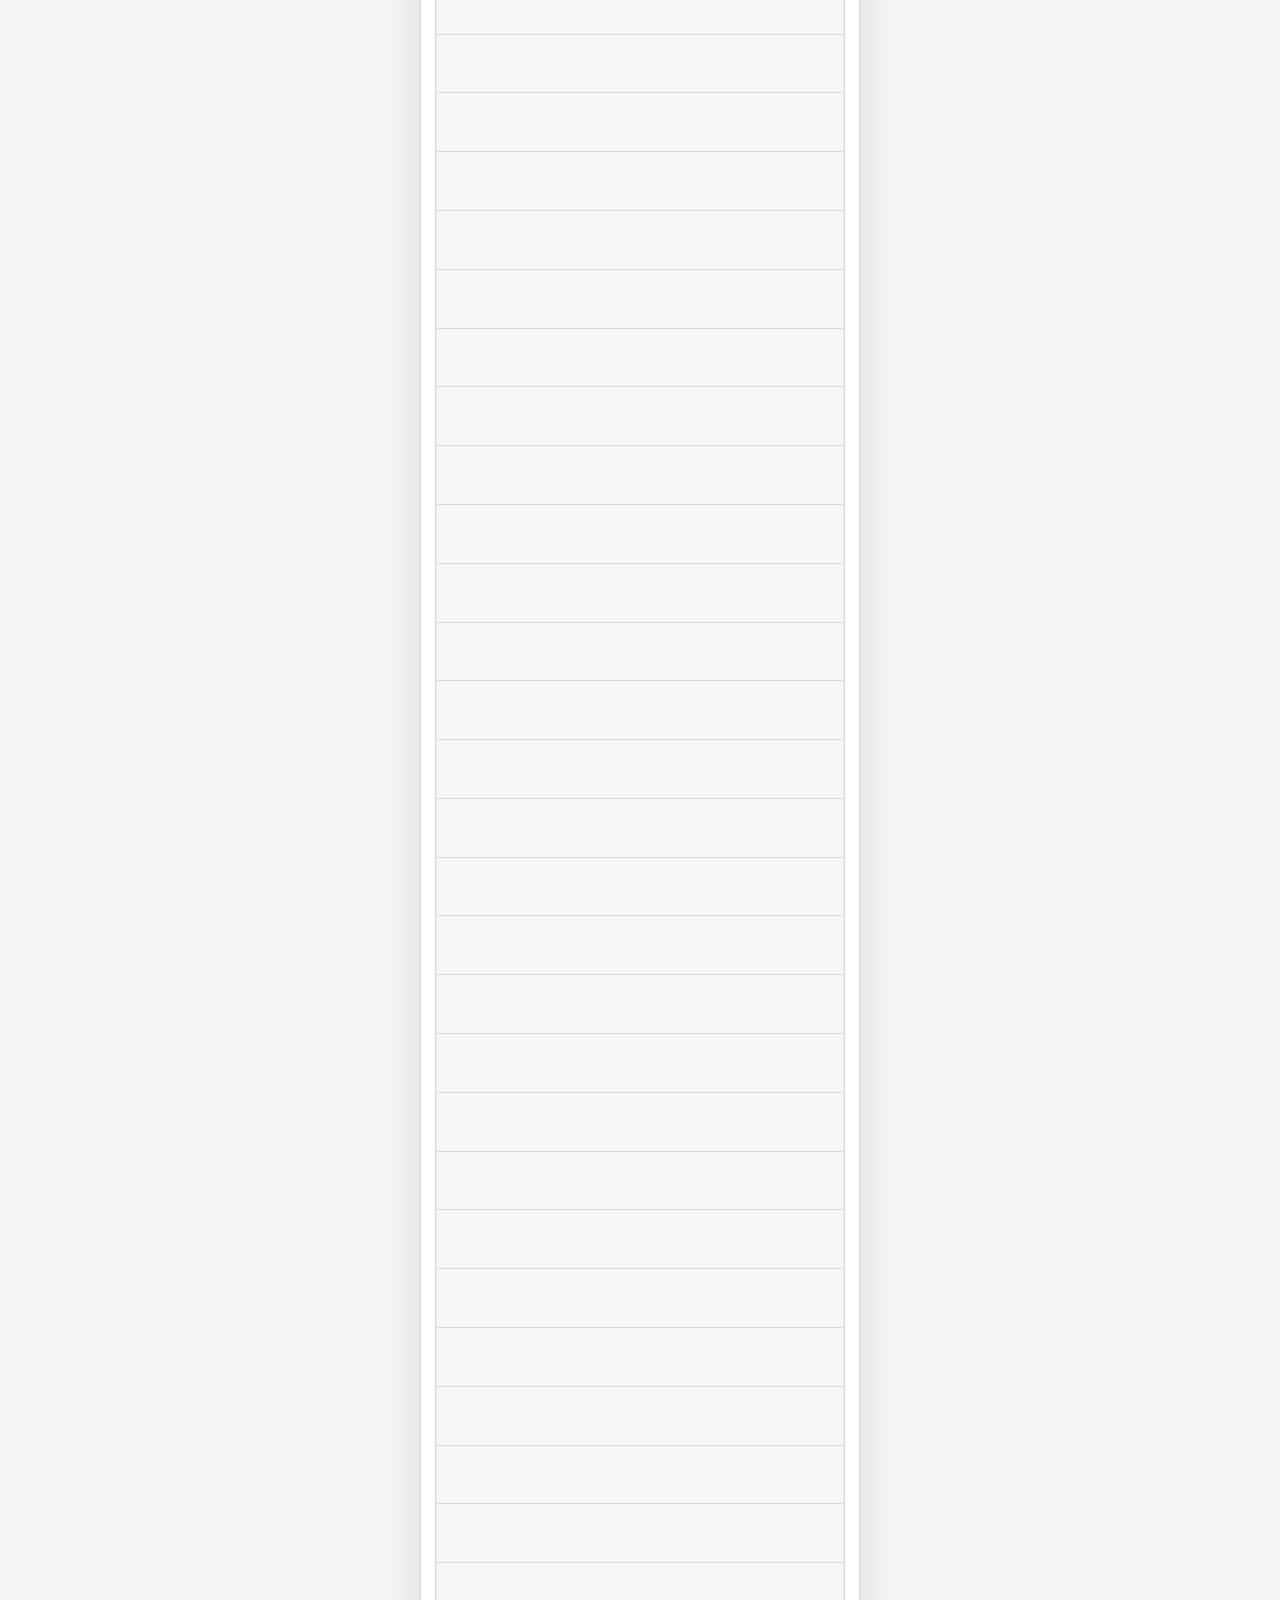
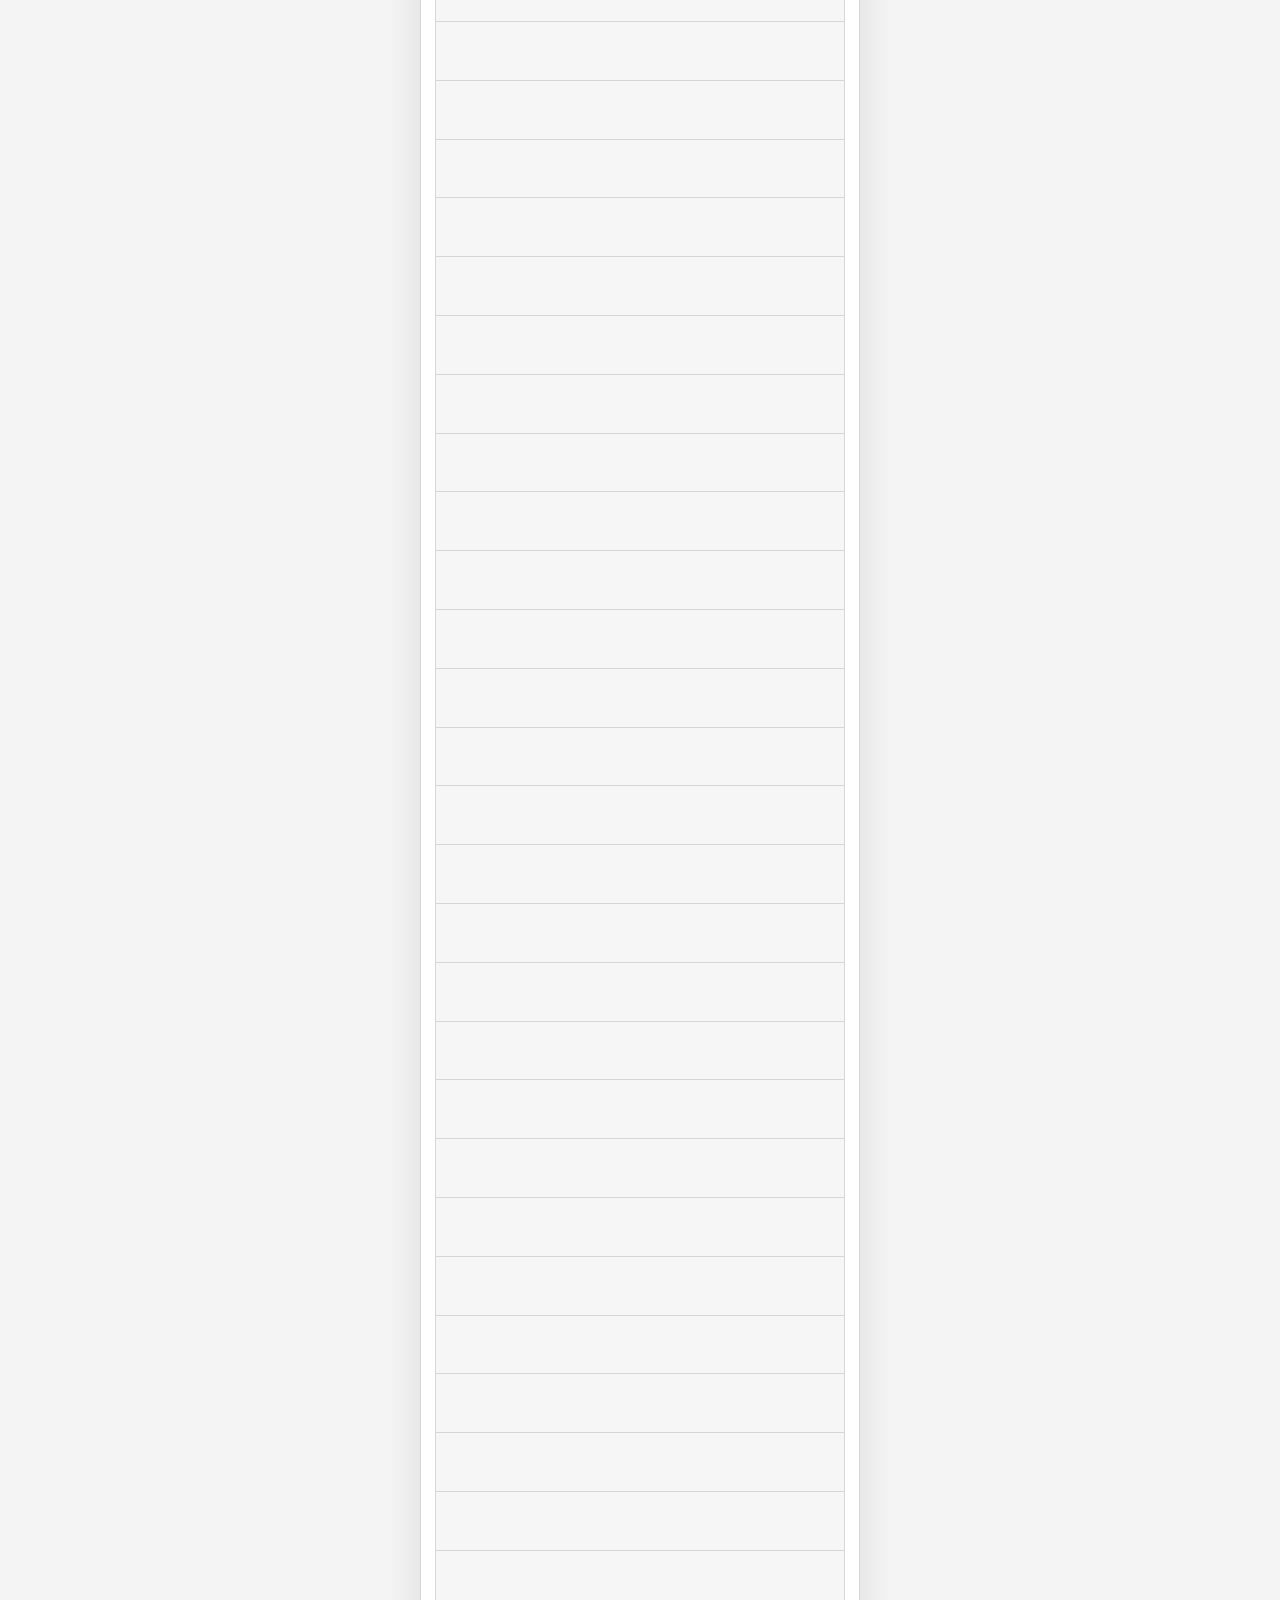
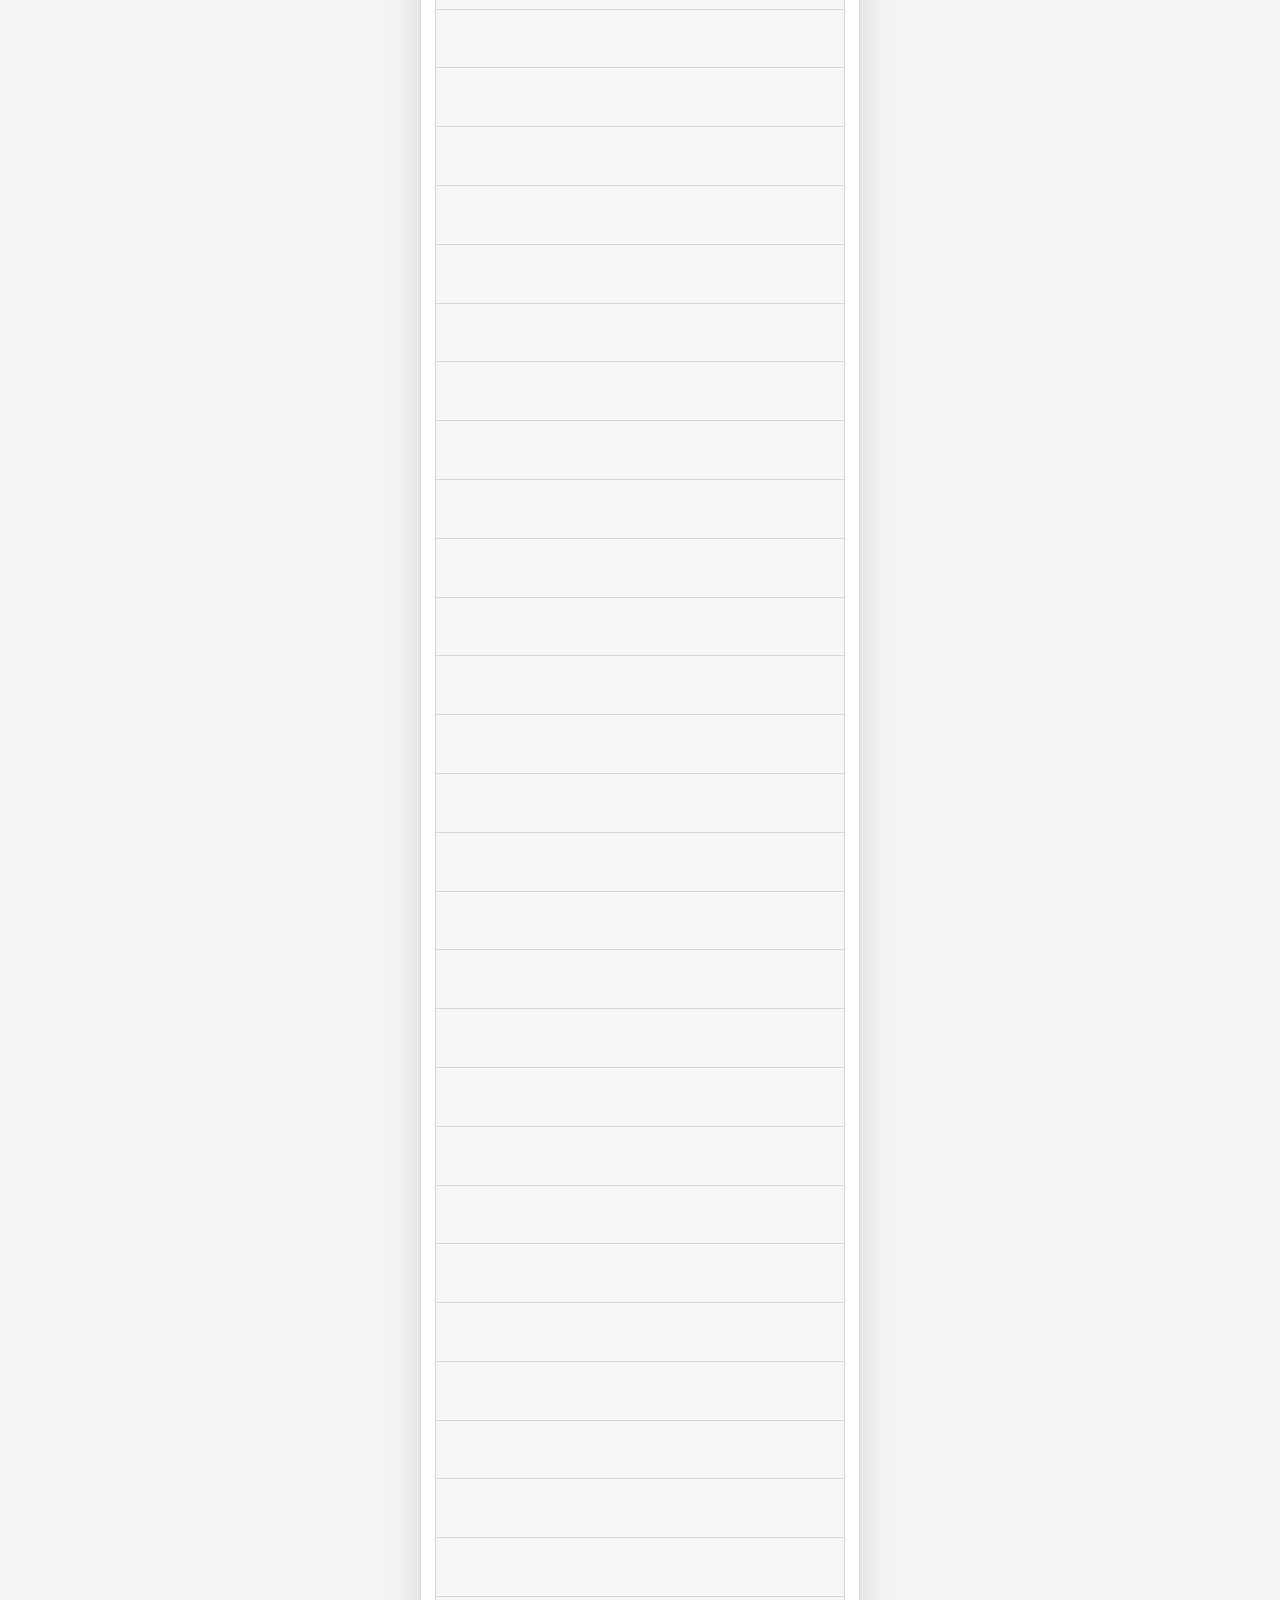
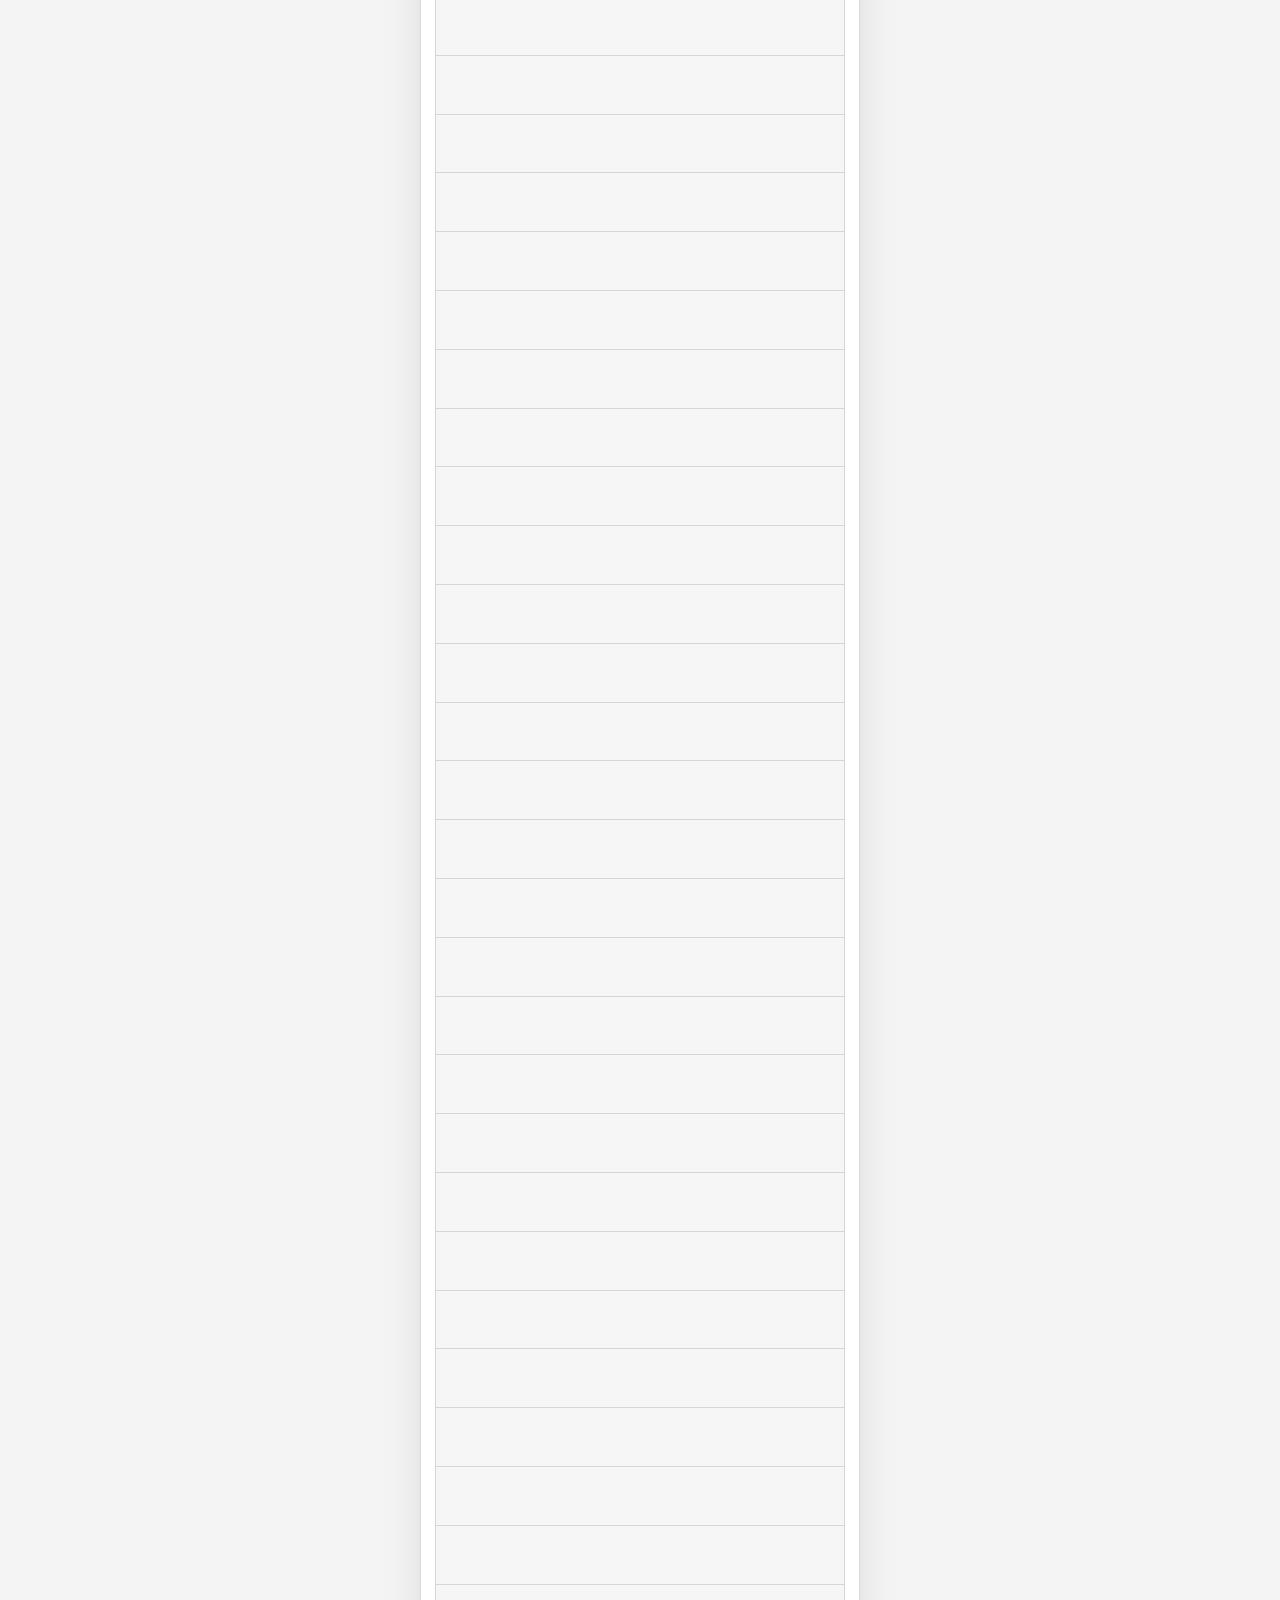
==== commit 2a2c439e: "p13: light/dark mode from theme1 22d6757 (CSS variables app-wide, header sun/moon toggle, follows pr" ====
--- a/p13/index.html
+++ b/p13/index.html
@@ -4,21 +4,24 @@
 <meta charset="utf-8">
 <meta name="viewport" content="width=device-width, initial-scale=1, viewport-fit=cover">
 <meta name="theme-color" content="#ffffff">
+<meta name="color-scheme" content="light dark">
+<script>/* theme1: set the theme before first paint (no flash): saved choice, else the device setting */(function(){var t=null;try{t=localStorage.getItem('p13:theme')}catch(e){}if(t!=='light'&&t!=='dark')t=window.matchMedia&&matchMedia('(prefers-color-scheme: dark)').matches?'dark':'light';document.documentElement.setAttribute('data-theme',t);var m=document.querySelector('meta[name="theme-color"]');if(m)m.setAttribute('content',t==='dark'?'#121316':'#ffffff')})()</script>
 <title>Paracord — Demo stock insurance</title>
-<link rel="icon" type="image/svg+xml" href="logo-badge.svg?v=p13b4">
-<link rel="icon" type="image/png" sizes="32x32" href="favicon-32-badge.png?v=p13b4">
-<link rel="apple-touch-icon" sizes="180x180" href="apple-touch-icon-badge.png?v=p13b4">
-<link rel="stylesheet" href="styles.css?v=p13b4">
-<link rel="stylesheet" href="projections.css?v=p13b4">
-<link rel="stylesheet" href="bouncer.css?v=p13b4">
+<link rel="icon" type="image/svg+xml" href="logo-badge.svg?v=p13t1">
+<link rel="icon" type="image/png" sizes="32x32" href="favicon-32-badge.png?v=p13t1">
+<link rel="apple-touch-icon" sizes="180x180" href="apple-touch-icon-badge.png?v=p13t1">
+<link rel="stylesheet" href="styles.css?v=p13t1">
+<link rel="stylesheet" href="projections.css?v=p13t1">
+<link rel="stylesheet" href="bouncer.css?v=p13t1">
 </head>
 <body>
 <div id="app" class="phone">
   <div class="demo-banner" role="note">DEMO — simulated prices from a demo snapshot, as of Oct 23, 2026 · no real trades</div>
   <header class="topbar">
     <button id="backBtn" class="icon-btn" aria-label="Back" hidden>&#8592;</button>
-    <div class="brand" id="brand"><img class="logo" src="logo-badge.svg?v=p13b4" alt="" width="32" height="32"><span>Paracord</span></div>
+    <div class="brand" id="brand"><img class="logo" src="logo-badge.svg?v=p13t1" alt="" width="32" height="32"><span>Paracord</span></div>
     <div class="title" id="title"></div>
+    <button id="themeBtn" class="theme-btn" type="button" aria-pressed="false" aria-label="Light mode on. Switch to dark mode"><svg class="sun" viewBox="0 0 24 24" fill="none" stroke="currentColor" stroke-width="2" stroke-linecap="round" aria-hidden="true"><circle cx="12" cy="12" r="4"/><path d="M12 2v2M12 20v2M4.9 4.9l1.4 1.4M17.7 17.7l1.4 1.4M2 12h2M20 12h2M4.9 19.1l1.4-1.4M17.7 6.3l1.4-1.4"/></svg><svg class="moon" viewBox="0 0 24 24" fill="none" stroke="currentColor" stroke-width="2" stroke-linecap="round" stroke-linejoin="round" aria-hidden="true"><path d="M20.5 14.2A8.5 8.5 0 0 1 9.8 3.5a8.5 8.5 0 1 0 10.7 10.7z"/></svg></button>
     <button id="demoChip" class="demo-chip" aria-label="Open demo menu">DEMO ⚙</button>
   </header>
   <main id="view" tabindex="-1"></main>
@@ -31,14 +34,15 @@
   <div id="sheetRoot"></div>
   <div id="toast" role="status" aria-live="polite"></div>
 </div>
-<script src="rate.js?v=p13b4"></script>
-<script src="data/universe.js?v=p13b4"></script>
-<script src="data.js?v=p13b4"></script>
-<script src="sim.js?v=p13b4"></script>
-<script src="projections.js?v=p13b4"></script>
-<script src="confidence.js?v=p13b4"></script>
-<script src="nudge.js?v=p13b4"></script>
-<script src="app.js?v=p13b4"></script>
-<script src="bouncer.js?v=p13b4"></script>
+<script src="rate.js?v=p13t1"></script>
+<script src="data/universe.js?v=p13t1"></script>
+<script src="data.js?v=p13t1"></script>
+<script src="sim.js?v=p13t1"></script>
+<script src="projections.js?v=p13t1"></script>
+<script src="confidence.js?v=p13t1"></script>
+<script src="nudge.js?v=p13t1"></script>
+<script src="app.js?v=p13t1"></script>
+<script src="bouncer.js?v=p13t1"></script>
+<script src="theme.js?v=p13t1"></script>
 </body>
 </html>
--- a/p13/styles.css
+++ b/p13/styles.css
@@ -2,21 +2,43 @@
   /* p4 light palette: white + grays, restrained red accent. Gains = near-black with "+", losses = red with "−". */
   --bg:#ffffff;--page:#f4f4f5;--panel:#f6f6f6;--panel2:#ececec;--line:#d6d6d6;--text:#111111;--muted:#5c5c5c;--faint:#8a8a8a;
   --accent:#c8102e;--accent-ink:#ffffff;--accent-tint:#c8102e14;--accent2:#c8102e;--ink:#111111;--up:#111111;--down:#c8102e;--warn:#3a3a3a;--radius:18px;
+  /* theme1: every other colour the app uses, so dark mode can swap them (light values = the original look) */
+  --surface:#ffffff;--surface2:#fafafa;--bar:rgba(255,255,255,.94);--bar2:rgba(255,255,255,.97);--chip:#2b2b2b;--chip-ink:#ffffff;--ink-on:#ffffff;
+  --tint:#0000000d;--tint2:#00000014;--press:#00000008;--dash:#9a9a9a;--dash2:#b5b5b5;--track:#e4e4e4;--tick:#ffffffcc;--knob:#ffffff;
+  --toggle-off:#c4c4c4;--cap1:#c4c4c4;--cap2:#dcdcdc;--stripe1:#e4e4e4;--stripe2:#d6d6d6;--banner-ink:#111111;--code:#222222;--near:#333333;
+  --bar-n:#3a3a3a;--bar-w1:#c9c9c9;--bar-w2:#e3e3e3;--util1:#9a9a9a;--util2:#5c5c5c;--marker:#11111188;--accent-line:#c8102e44;
+  --grab:#00000026;--grab2:#d0d0d0;--scrim:#00000059;--shadow:#0000001a;--toast:#111111;--toast-ink:#ffffff;--grid:#e6e6e6;--lock-fill:rgba(200,16,46,.06);
+  --nudge-red:#b3261e;--nudge-green:#17762f;--nudge-red-bg:#d32f2f0d;--nudge-green-bg:#1a7f370d;--pulse-red:#d32f2fcc;--pulse-red0:#d32f2f00;--pulse-green:#1a7f37b3;--pulse-green0:#1a7f3700;
+  --bx-bg:#ffffff;--bx-line:#d6d6d6;--bx-ink:#555555;--bx-badge:#111111;--bx-badge-ink:#ffffff;--bx-tot:#b3261e;--tip-bg:#ffffff;--tip-ink:#111111;--tip-line:rgba(0,0,0,.14);
+  color-scheme:light;
+}
+/* theme1: dark mode. Near-black surfaces, light text; red stays the "loss / act" colour (brighter so it reads on dark), green stays "fine". */
+:root[data-theme=dark]{
+  --bg:#121316;--page:#060708;--panel:#1a1b1f;--panel2:#25272c;--line:#383a40;--text:#f1f2f4;--muted:#a9acb3;--faint:#8b8e96;
+  --accent:#ff5468;--accent-ink:#1a0306;--accent-tint:#ff54681f;--accent2:#ff5468;--ink:#f1f2f4;--up:#f1f2f4;--down:#ff6b7a;--warn:#c9cbd0;
+  --surface:#0d0e10;--surface2:#16171a;--bar:rgba(18,19,22,.94);--bar2:rgba(18,19,22,.97);--chip:#33363d;--chip-ink:#ffffff;--ink-on:#121316;
+  --tint:#ffffff12;--tint2:#ffffff1c;--press:#ffffff0a;--dash:#6f727a;--dash2:#5d6068;--track:#30333a;--tick:#121316cc;--knob:#ffffff;
+  --toggle-off:#50535b;--cap1:#3a3c42;--cap2:#2c2e33;--stripe1:#26272b;--stripe2:#1d1e21;--banner-ink:#e9eaed;--code:#e3e4e8;--near:#d0d2d7;
+  --bar-n:#a3a7b0;--bar-w1:#4a4d55;--bar-w2:#33353b;--util1:#6f727a;--util2:#a9acb3;--marker:#f1f2f488;--accent-line:#ff546855;
+  --grab:#ffffff33;--grab2:#4a4d55;--scrim:#000000a6;--shadow:#00000066;--toast:#f1f2f4;--toast-ink:#121316;--grid:#2c2e33;--lock-fill:rgba(255,84,104,.10);
+  --nudge-red:#ff7b72;--nudge-green:#4cc764;--nudge-red-bg:#ff545c1f;--nudge-green-bg:#3fb9501c;--pulse-red:#ff4d55e6;--pulse-red0:#ff4d5500;--pulse-green:#4cc764cc;--pulse-green0:#4cc76400;
+  --bx-bg:#1f2126;--bx-line:#44474e;--bx-ink:#d6d8dc;--bx-badge:#f1f2f4;--bx-badge-ink:#121316;--bx-tot:#ff7b72;--tip-bg:#1f2126;--tip-ink:#f1f2f4;--tip-line:rgba(255,255,255,.26);
+  color-scheme:dark;
 }
 *{box-sizing:border-box;-webkit-tap-highlight-color:transparent}
 html,body{margin:0;height:100%;background:var(--page);color:var(--text);font:15px/1.4 -apple-system,BlinkMacSystemFont,"Segoe UI",Roboto,Inter,sans-serif}
 button{font:inherit;color:inherit;cursor:pointer}
-.phone{position:relative;max-width:440px;min-height:100vh;margin:0 auto;background:var(--bg);display:flex;flex-direction:column;box-shadow:0 0 40px #0000001a}
-.demo-banner{position:sticky;top:0;z-index:30;background:repeating-linear-gradient(45deg,#e4e4e4,#e4e4e4 10px,#d6d6d6 10px,#d6d6d6 20px);color:#111111;font-weight:800;font-size:12px;text-align:center;padding:5px 8px;letter-spacing:.3px}
-.topbar{position:sticky;top:25px;z-index:20;display:flex;align-items:center;gap:8px;padding:10px 14px;background:rgba(255,255,255,.94);backdrop-filter:blur(8px);border-bottom:1px solid var(--line);min-height:56px}
+.phone{position:relative;max-width:440px;min-height:100vh;margin:0 auto;background:var(--bg);display:flex;flex-direction:column;box-shadow:0 0 40px var(--shadow)}
+.demo-banner{position:sticky;top:0;z-index:30;background:repeating-linear-gradient(45deg,var(--stripe1),var(--stripe1) 10px,var(--stripe2) 10px,var(--stripe2) 20px);color:var(--banner-ink);font-weight:800;font-size:12px;text-align:center;padding:5px 8px;letter-spacing:.3px}
+.topbar{position:sticky;top:25px;z-index:20;display:flex;align-items:center;gap:8px;padding:10px 14px;background:var(--bar);backdrop-filter:blur(8px);border-bottom:1px solid var(--line);min-height:56px}
 .brand{display:flex;align-items:center;gap:10px;font-weight:800;font-size:19px}
 .logo{display:block;width:32px;height:32px;flex:none}
 .title{flex:1;font-weight:700;font-size:17px;white-space:nowrap;overflow:hidden;text-overflow:ellipsis}
 .brand+.title:empty{flex:1}
-.icon-btn{width:44px;height:44px;border-radius:12px;border:1px solid var(--line);background:var(--panel);font-size:20px}
+.icon-btn{width:44px;height:44px;border-radius:12px;border:1px solid var(--line);background:var(--panel);color:var(--text);font-size:20px}
 .demo-chip{margin-left:auto;border:1px solid var(--line);background:var(--panel2);color:var(--text);border-radius:999px;padding:8px 12px;font-weight:700;font-size:12px;min-height:36px}
 main{flex:1;padding:14px 14px 100px;outline:none}
-.tabs{position:sticky;bottom:0;z-index:20;display:grid;grid-template-columns:repeat(4,1fr);background:rgba(255,255,255,.97);border-top:1px solid var(--line);padding-bottom:env(safe-area-inset-bottom)}
+.tabs{position:sticky;bottom:0;z-index:20;display:grid;grid-template-columns:repeat(4,1fr);background:var(--bar2);border-top:1px solid var(--line);padding-bottom:env(safe-area-inset-bottom)}
 .tabs button{background:none;border:0;padding:8px 0 10px;min-height:60px;color:var(--muted);font-size:12px;display:flex;flex-direction:column;align-items:center;gap:2px}
 .tabs .ti{font-size:20px}
 .tabs button.on{color:var(--text)}
@@ -36,43 +58,43 @@
 .stat .k{font-size:12px;color:var(--muted)}.stat .v{font-size:18px;font-weight:700;font-variant-numeric:tabular-nums}
 .badges{display:flex;flex-wrap:wrap;gap:6px}
 .bb{display:inline-flex;align-items:center;gap:6px;border-radius:999px;padding:4px 10px 4px 4px;font-size:12px;font-weight:700;background:var(--panel2);border:1px solid var(--line)}
-.bb i{font-style:normal;display:inline-grid;place-items:center;width:20px;height:20px;border-radius:50%;font-size:9px;color:#fff;background:#2b2b2b!important}
+.bb i{font-style:normal;display:inline-grid;place-items:center;width:20px;height:20px;border-radius:50%;font-size:9px;color:var(--chip-ink);background:var(--chip)!important}
 .bb.sm{padding:2px 7px 2px 2px;font-size:10.5px}.bb.sm i{width:15px;height:15px;font-size:7px}
 .btn{display:flex;align-items:center;justify-content:center;gap:8px;width:100%;min-height:52px;border-radius:14px;border:0;background:var(--accent);color:var(--accent-ink);font-weight:700;font-size:16px;padding:0 16px}
 .btn.ghost{background:transparent;border:1px solid var(--line);color:var(--text)}
-.btn.mint{background:var(--ink);color:#ffffff}
-.btn.warn{background:#ffffff;border:1.5px solid var(--ink);color:var(--ink)}
+.btn.mint{background:var(--ink);color:var(--ink-on)}
+.btn.warn{background:var(--surface);border:1.5px solid var(--ink);color:var(--ink)}
 .btn.danger{background:var(--down)}
 .btn.sm{min-height:40px;font-size:14px;width:auto}
 .btn+.btn{margin-top:10px}
 .stock{display:grid;grid-template-columns:40px 1fr 76px 92px;align-items:center;gap:10px;width:100%;text-align:left;background:var(--panel);border:1px solid var(--line);border-radius:16px;padding:12px;margin-bottom:8px;min-height:72px}
-.tk{width:40px;height:40px;border-radius:12px;display:grid;place-items:center;font-weight:800;font-size:11px;color:#fff;background:var(--ink)!important}
+.tk{width:40px;height:40px;border-radius:12px;display:grid;place-items:center;font-weight:800;font-size:11px;color:var(--chip-ink);background:var(--chip)!important}
 .stock .nm{font-weight:700}.stock .sub{font-size:12px;color:var(--muted);white-space:nowrap;overflow:hidden;text-overflow:ellipsis}
 .stock .px{text-align:right;font-variant-numeric:tabular-nums}
 .ins{display:inline-block;font-size:10.5px;font-weight:800;border-radius:6px;padding:2px 6px;margin-top:3px}
-.ins.on{background:var(--accent-tint);color:var(--accent)}.ins.off{background:#0000000d;color:var(--muted)}
-.chart{width:100%;height:210px;display:block;border-radius:12px;background:#ffffff;border:1px solid var(--line)}
-.toggle{position:relative;width:64px;height:36px;border-radius:999px;border:0;background:#c4c4c4;flex:none;transition:.2s}
-.toggle::after{content:"";position:absolute;top:4px;left:4px;width:28px;height:28px;border-radius:50%;background:#fff;transition:.2s}
+.ins.on{background:var(--accent-tint);color:var(--accent)}.ins.off{background:var(--tint);color:var(--muted)}
+.chart{width:100%;height:210px;display:block;border-radius:12px;background:var(--surface);border:1px solid var(--line)}
+.toggle{position:relative;width:64px;height:36px;border-radius:999px;border:0;background:var(--toggle-off);flex:none;transition:.2s}
+.toggle::after{content:"";position:absolute;top:4px;left:4px;width:28px;height:28px;border-radius:50%;background:var(--knob);transition:.2s}
 .toggle[aria-checked=true]{background:var(--accent)}.toggle[aria-checked=true]::after{left:32px}
 .rate{font-size:34px;font-weight:800;font-variant-numeric:tabular-nums;color:var(--accent)}
-.ratebox{background:#ffffff;border:1px solid var(--line);border-radius:16px;padding:14px;margin:12px 0}
+.ratebox{background:var(--surface);border:1px solid var(--line);border-radius:16px;padding:14px;margin:12px 0}
 .kv{display:flex;justify-content:space-between;align-items:center;padding:10px 0;border-bottom:1px solid var(--line);font-variant-numeric:tabular-nums}
 .kv:last-child{border-bottom:0}.kv .k{color:var(--muted)}.kv .v{font-weight:700}
 .kv.total .v{font-size:20px}
 .ring{width:84px;height:84px;flex:none}
 .pill{display:inline-flex;align-items:center;gap:6px;border-radius:999px;padding:6px 12px;font-weight:800;font-size:13px}
-.pill.gold{background:var(--accent);color:#ffffff}
-.pill.vol{background:#0000000d;color:var(--muted);font-weight:700;font-size:12px}
+.pill.gold{background:var(--accent);color:var(--accent-ink)}
+.pill.vol{background:var(--tint);color:var(--muted);font-weight:700;font-size:12px}
 .pill.news{background:var(--accent-tint);color:var(--accent)}
-.demo-tag{display:inline-block;background:var(--panel2);color:var(--text);border:1px dashed #9a9a9a;border-radius:8px;padding:4px 8px;font-size:11.5px;font-weight:800;letter-spacing:.3px}
+.demo-tag{display:inline-block;background:var(--panel2);color:var(--text);border:1px dashed var(--dash);border-radius:8px;padding:4px 8px;font-size:11.5px;font-weight:800;letter-spacing:.3px}
 .footer-note{text-align:center;color:var(--muted);font-size:11.5px;margin:18px 0 6px}
 .seg{display:flex;gap:6px;background:var(--panel2);padding:4px;border-radius:12px}
 .seg button{flex:1;min-height:42px;border:0;border-radius:9px;background:transparent;color:var(--muted);font-weight:700}
 .seg button.on{background:var(--accent);color:var(--accent-ink)}
 .stepper{display:flex;align-items:center;gap:10px}
-.stepper button{width:52px;height:52px;border-radius:14px;border:1px solid var(--line);background:var(--panel2);font-size:24px}
-.stepper input{flex:1;min-width:0;height:52px;border-radius:14px;border:1px solid var(--line);background:#ffffff;color:var(--text);text-align:center;font-size:22px;font-weight:800}
+.stepper button{width:52px;height:52px;border-radius:14px;border:1px solid var(--line);background:var(--panel2);color:var(--text);font-size:24px}
+.stepper input{flex:1;min-width:0;height:52px;border-radius:14px;border:1px solid var(--line);background:var(--surface);color:var(--text);text-align:center;font-size:22px;font-weight:800}
 input[type=range]{width:100%;height:36px;accent-color:var(--accent)}
 .breakdown{font-size:13px}
 .breakdown .term{display:grid;grid-template-columns:34px 1fr auto;gap:8px;align-items:start;padding:8px 0;border-bottom:1px solid var(--line)}
@@ -80,30 +102,30 @@
 .breakdown .sym{font-weight:800;color:var(--accent);font-size:16px}
 .breakdown .val{font-weight:800;font-variant-numeric:tabular-nums;text-align:right}
 .breakdown .ex{color:var(--muted);font-size:11.5px}
-.formula{font-family:ui-monospace,Menlo,Consolas,monospace;font-size:11.5px;background:var(--panel2);border-radius:10px;padding:10px;color:#222222;overflow-x:auto;white-space:pre}
+.formula{font-family:ui-monospace,Menlo,Consolas,monospace;font-size:11.5px;background:var(--panel2);border-radius:10px;padding:10px;color:var(--code);overflow-x:auto;white-space:pre}
 details.how summary{cursor:pointer;min-height:44px;display:flex;align-items:center;font-weight:700;list-style:none}
 details.how summary::after{content:"▾";margin-left:auto;color:var(--muted)}
 details.how[open] summary::after{content:"▴"}
 /* sheets */
-.scrim{position:fixed;inset:0;background:#00000059;z-index:50;display:flex;justify-content:center;align-items:flex-end;animation:fade .15s}
+.scrim{position:fixed;inset:0;background:var(--scrim);z-index:50;display:flex;justify-content:center;align-items:flex-end;animation:fade .15s}
 .sheet{width:100%;max-width:440px;max-height:92vh;overflow:auto;background:var(--panel);border-radius:22px 22px 0 0;padding:10px 16px 24px;border-top:1px solid var(--line);animation:up .2s}
-.grab{width:44px;height:5px;border-radius:9px;background:#00000026;margin:4px auto 12px}
+.grab{width:44px;height:5px;border-radius:9px;background:var(--grab);margin:4px auto 12px}
 .sheet h2{margin:4px 0 6px;font-size:20px}
 .broker{display:flex;align-items:center;gap:12px;width:100%;min-height:64px;padding:10px 12px;border-radius:14px;border:1px solid var(--line);background:var(--panel2);margin-bottom:8px;text-align:left}
-.broker .lg{width:40px;height:40px;border-radius:12px;display:grid;place-items:center;color:#fff;font-weight:800;background:#2b2b2b!important}
+.broker .lg{width:40px;height:40px;border-radius:12px;display:grid;place-items:center;color:var(--chip-ink);font-weight:800;background:var(--chip)!important}
 .broker .st{margin-left:auto;font-size:12px;font-weight:700;color:var(--muted)}
 .broker .st.linked{color:var(--accent)}
-.oauth{background:#ffffff;color:#111111;border:1px solid var(--line);border-radius:16px;overflow:hidden}
+.oauth{background:var(--surface);color:var(--text);border:1px solid var(--line);border-radius:16px;overflow:hidden}
 .oauth .url{background:var(--panel2);font-size:12px;padding:8px 12px;color:var(--muted);font-family:ui-monospace,monospace}
 .oauth .body{padding:16px}
 .oauth .pair{display:flex;align-items:center;justify-content:center;gap:12px;margin:6px 0 14px}
-.oauth .pair .lg{width:52px;height:52px;border-radius:14px;display:grid;place-items:center;color:#fff;font-weight:800;font-size:18px;background:#2b2b2b!important}
+.oauth .pair .lg{width:52px;height:52px;border-radius:14px;display:grid;place-items:center;color:var(--chip-ink);font-weight:800;font-size:18px;background:var(--chip)!important}
 .oauth ul{padding-left:18px;margin:8px 0}.oauth li{margin:4px 0}
-.oauth .note{background:var(--panel2);border:1px solid #b5b5b5;border-radius:10px;padding:8px 10px;font-size:12.5px;color:#222222;margin:10px 0}
-.oauth .btn.ghost{color:#111111;border-color:var(--line)}
+.oauth .note{background:var(--panel2);border:1px solid var(--dash2);border-radius:10px;padding:8px 10px;font-size:12.5px;color:var(--code);margin:10px 0}
+.oauth .btn.ghost{color:var(--text);border-color:var(--line)}
 .check{width:72px;height:72px;border-radius:50%;background:var(--accent-tint);color:var(--accent);display:grid;place-items:center;font-size:38px;margin:10px auto}
 .center{text-align:center}
-#toast{position:fixed;left:50%;bottom:86px;transform:translateX(-50%);z-index:60;background:#111111;color:#ffffff;border:1px solid #111111;padding:10px 16px;border-radius:12px;font-size:14px;opacity:0;pointer-events:none;transition:.2s;max-width:90vw}
+#toast{position:fixed;left:50%;bottom:86px;transform:translateX(-50%);z-index:60;background:var(--toast);color:var(--toast-ink);border:1px solid var(--toast);padding:10px 16px;border-radius:12px;font-size:14px;opacity:0;pointer-events:none;transition:.2s;max-width:90vw}
 #toast.show{opacity:1}
 @keyframes up{from{transform:translateY(40px);opacity:.5}to{transform:none;opacity:1}}
 @keyframes fade{from{opacity:0}}
@@ -111,37 +133,37 @@
 .tabs .ti{font-variant-emoji:text;font-family:"Segoe UI Symbol","DejaVu Sans",sans-serif;filter:grayscale(1)}
 .conf .conf-top{display:flex;align-items:flex-end;justify-content:space-between;gap:12px;margin-top:10px}
 .conf-num{color:var(--accent);font-size:44px;line-height:1}
-.conf-spark{width:120px;height:40px;flex:none;background:#fff;border:1px solid var(--line);border-radius:8px}
+.conf-spark{width:120px;height:40px;flex:none;background:var(--surface);border:1px solid var(--line);border-radius:8px}
 .conf-gauge{position:relative;display:flex;margin:12px 0 6px;border-radius:9px;overflow:visible;border:1px solid var(--line)}
-.conf-gauge span{font-size:9.5px;font-weight:700;text-align:center;padding:6px 1px;color:var(--muted);background:var(--panel2);border-right:1px solid #fff;line-height:1.1}
+.conf-gauge span{font-size:9.5px;font-weight:700;text-align:center;padding:6px 1px;color:var(--muted);background:var(--panel2);border-right:1px solid var(--panel);line-height:1.1}
 .conf-gauge span:first-child{border-radius:8px 0 0 8px}.conf-gauge span:last-child{border-right:0;border-radius:0 8px 8px 0}
-.conf-gauge span.on{background:var(--accent);color:#fff}
-.conf-gauge i{position:absolute;top:-5px;bottom:-5px;width:3px;margin-left:-1.5px;background:#111;border-radius:2px}
+.conf-gauge span.on{background:var(--accent);color:var(--accent-ink)}
+.conf-gauge i{position:absolute;top:-5px;bottom:-5px;width:3px;margin-left:-1.5px;background:var(--ink);border-radius:2px}
 .conf-drv{margin:6px 0 10px}
-.conf-res{background:#fff;border:1px solid var(--line);border-radius:14px;padding:12px}
+.conf-res{background:var(--surface);border:1px solid var(--line);border-radius:14px;padding:12px}
 .conf-status{margin-top:8px;border-radius:10px;padding:8px 10px;font-weight:800;font-size:13.5px}
-.conf-status.ok{background:var(--panel2);color:#111}
-.conf-status.bad{background:var(--accent);color:#fff}
+.conf-status.ok{background:var(--panel2);color:var(--text)}
+.conf-status.bad{background:var(--accent);color:var(--accent-ink)}
 .conf-sl{display:flex;justify-content:space-between;gap:8px;margin-top:10px}
 .conf .how{margin-top:4px}
 
 /* p7: Paracord-owned stock inventory */
 .inv-num{font-size:32px;line-height:1.1}
-.inv-scroll{overflow-x:auto;margin-top:10px;border:1px solid var(--line);border-radius:12px;background:#fff}
+.inv-scroll{overflow-x:auto;margin-top:10px;border:1px solid var(--line);border-radius:12px;background:var(--surface)}
 .inv-tbl{width:100%;border-collapse:collapse;font-size:11px;font-variant-numeric:tabular-nums}
 .inv-tbl th{font-size:10px;color:var(--muted);font-weight:700;text-align:left;padding:6px 4px;border-bottom:1px solid var(--line);white-space:nowrap}
 .inv-tbl td{padding:6px 4px;border-bottom:1px solid var(--panel2);white-space:nowrap}
 .inv-tbl tr:last-child td{border-bottom:0}
 .inv-tbl .r{text-align:right}
 .inv-bar{display:inline-block;width:18px;height:6px;border-radius:3px;background:var(--panel2);margin-right:4px;vertical-align:middle;overflow:hidden}
-.inv-bar i{display:block;height:100%;background:#111}
+.inv-bar i{display:block;height:100%;background:var(--ink)}
 .inv .btn[disabled]{opacity:.45;cursor:not-allowed;width:auto}
 
 /* p8 / pricing v4: rate lock, caps, membership */
-.lockpill { background: #111111; color: #ffffff; font-size: 11px; padding: 3px 8px; }
+.lockpill { background: var(--chip); color: var(--chip-ink); font-size: 11px; padding: 3px 8px; }
 .capline { margin-top: 8px; font-weight: 700; }
 .member-badge { margin-top: 10px; display: flex; gap: 6px; align-items: center; flex-wrap: wrap; }
-.member-req { margin: 10px 0 6px; padding: 8px 10px; border: 1px solid #d6d6d6; border-radius: 10px; background: #fafafa; }
+.member-req { margin: 10px 0 6px; padding: 8px 10px; border: 1px solid var(--line); border-radius: 10px; background: var(--surface2); }
 .member-terms li { margin-bottom: 6px; }
 .member-agree input { margin-top: 2px; width: 18px; height: 18px; flex: none; }
 #memberJoin[disabled] { opacity: .45; }
@@ -157,14 +179,14 @@
 .net-cell .k{font-size:10px;color:var(--muted);font-weight:700;text-transform:uppercase;letter-spacing:.4px}
 .net-cell .v{font-weight:800;font-size:14px;font-variant-numeric:tabular-nums;white-space:nowrap}
 .net-cell .t{font-size:10.5px;color:var(--muted)}
-.net-spark{display:block;width:100%;height:48px;background:#fff;border:1px solid var(--line);border-radius:8px}
-.net-key{white-space:nowrap}.net-key i{display:inline-block;width:12px;height:0;border-top:2px solid #111;vertical-align:middle;margin:0 3px 0 6px}
+.net-spark{display:block;width:100%;height:48px;background:var(--surface);border:1px solid var(--line);border-radius:8px}
+.net-key{white-space:nowrap}.net-key i{display:inline-block;width:12px;height:0;border-top:2px solid var(--ink);vertical-align:middle;margin:0 3px 0 6px}
 .net-key i.k2{border-top:2px dashed var(--accent)}
 /* p12: membership plans (Monthly $29.99 / Yearly $199) */
 .plan-pick{display:grid;grid-template-columns:1fr 1fr;gap:10px;margin:10px 0 12px}
-.plan-opt{display:flex;gap:10px;align-items:flex-start;text-align:left;background:#fff;border:1.5px solid var(--line);border-radius:14px;padding:12px;min-height:44px}
+.plan-opt{display:flex;gap:10px;align-items:flex-start;text-align:left;background:var(--surface);color:var(--text);border:1.5px solid var(--line);border-radius:14px;padding:12px;min-height:44px}
 .plan-opt.on{border-color:var(--accent);box-shadow:0 0 0 3px var(--accent-tint)}
-.plan-radio{flex:none;width:18px;height:18px;margin-top:2px;border-radius:50%;border:2px solid #8a8a8a;position:relative}
+.plan-radio{flex:none;width:18px;height:18px;margin-top:2px;border-radius:50%;border:2px solid var(--faint);position:relative}
 .plan-opt.on .plan-radio{border-color:var(--accent)}
 .plan-opt.on .plan-radio::after{content:"";position:absolute;inset:3px;border-radius:50%;background:var(--accent)}
 .plan-main{display:flex;flex-direction:column;gap:2px;min-width:0}
@@ -177,35 +199,35 @@
 .tclock .tc-time{font-size:26px;font-weight:800;font-variant-numeric:tabular-nums;letter-spacing:-.3px}
 .tclock .tc-time small{font-size:13px;font-weight:700;color:var(--muted);margin-left:3px}
 .tc-status{display:inline-flex;align-items:center;gap:6px;border-radius:999px;padding:3px 10px;font-size:12px;font-weight:800;background:var(--panel2);color:var(--text)}
-.tc-status.open{background:var(--accent);color:#fff}
-.tc-status.open::before{content:"";width:7px;height:7px;border-radius:50%;background:#fff}
-.tc-bar{position:relative;height:10px;margin:22px 0 4px;border-radius:6px;background:#e4e4e4;overflow:visible}
+.tc-status.open{background:var(--accent);color:var(--accent-ink)}
+.tc-status.open::before{content:"";width:7px;height:7px;border-radius:50%;background:var(--accent-ink)}
+.tc-bar{position:relative;height:10px;margin:22px 0 4px;border-radius:6px;background:var(--track);overflow:visible}
 .tc-fill{position:absolute;left:0;top:0;bottom:0;border-radius:6px;background:var(--accent)}
-.tc-now{position:absolute;top:-4px;bottom:-4px;width:3px;margin-left:-1.5px;border-radius:2px;background:#111}
-.tc-tick{position:absolute;top:0;bottom:0;width:1px;background:#ffffffcc}
-.tc-mk{position:absolute;top:50%;width:9px;height:9px;margin:-4.5px 0 0 -4.5px;border-radius:50%;background:#fff;border:2px solid #111;z-index:1}
+.tc-now{position:absolute;top:-4px;bottom:-4px;width:3px;margin-left:-1.5px;border-radius:2px;background:var(--ink)}
+.tc-tick{position:absolute;top:0;bottom:0;width:1px;background:var(--tick)}
+.tc-mk{position:absolute;top:50%;width:9px;height:9px;margin:-4.5px 0 0 -4.5px;border-radius:50%;background:var(--surface);border:2px solid var(--ink);z-index:1}
 .tc-mk.lo{border-color:var(--accent)}
 .tc-hours{position:relative;height:13px;margin-top:12px;font-size:10.5px;font-weight:700;color:var(--muted)}
 .tc-hours span{position:absolute;transform:translateX(-50%)}
 .tc-bar{margin-top:3px!important}
 .tc-axis{display:flex;justify-content:space-between;margin-top:5px;font-size:10.5px;color:var(--muted);font-variant-numeric:tabular-nums}
 .tc-leg{margin-top:4px}
-.tc-k{display:inline-block;width:8px;height:8px;border-radius:50%;border:2px solid #111;margin:0 4px -1px 0}.tc-k.lo{border-color:var(--accent)}
+.tc-k{display:inline-block;width:8px;height:8px;border-radius:50%;border:2px solid var(--ink);margin:0 4px -1px 0}.tc-k.lo{border-color:var(--accent)}
 /* tabs1: consumer Portfolio list (brokerage-style rows, coverage switch + Sell) */
 .pf-hero .big{margin:2px 0}
 #pf-list{background:var(--panel);border:1px solid var(--line);border-radius:16px;overflow:hidden;margin-bottom:12px}
 .pf-row{display:grid;grid-template-columns:minmax(0,1fr) auto 46px 46px;align-items:center;gap:8px;padding:10px 12px;border-bottom:1px solid var(--line);cursor:pointer;content-visibility:auto;contain-intrinsic-size:auto 58px}
 .pf-row:last-child{border-bottom:0}
-.pf-row:active{background:#00000008}
+.pf-row:active{background:var(--press)}
 .pf-id{min-width:0}.pf-id b{font-size:15px}
 .pf-sh{font-size:12px;color:var(--muted);font-variant-numeric:tabular-nums}.pf-sh.part{color:var(--accent);font-weight:700}
 .pf-nm{font-size:12px;color:var(--muted);white-space:nowrap;overflow:hidden;text-overflow:ellipsis}
 .pf-q{text-align:right;font-variant-numeric:tabular-nums;white-space:nowrap}
 .pf-v{font-weight:700;font-size:14px}.pf-c{font-size:12px}
 .toggle.sm{width:46px;height:28px}.toggle.sm::after{top:3px;left:3px;width:22px;height:22px}.toggle.sm[aria-checked=true]::after{left:21px}
-.toggle.capped{opacity:.35;background:repeating-linear-gradient(135deg,#c4c4c4 0 4px,#dcdcdc 4px 8px)}
+.toggle.capped{opacity:.35;background:repeating-linear-gradient(135deg,var(--cap1) 0 4px,var(--cap2) 4px 8px)}
 .pf-sell{height:28px;border-radius:8px;border:1px solid var(--line);background:transparent;font-size:12px;font-weight:700;color:var(--ink,#111);padding:0;cursor:pointer}
-.pf-sell.armed{background:var(--accent);border-color:var(--accent);color:#fff}
+.pf-sell.armed{background:var(--accent);border-color:var(--accent);color:var(--accent-ink)}
 @media (max-width:360px){.pf-row{grid-template-columns:minmax(0,1fr) auto 46px 40px;gap:6px;padding:10px}}
 .pf-strip{display:grid;grid-template-columns:repeat(3,1fr);gap:6px;margin:0 0 12px}
 .pf-strip>div{background:var(--panel);border:1px solid var(--line);border-radius:12px;padding:8px 10px;min-width:0}
@@ -216,13 +238,20 @@
 .pf-nudge{grid-column:1/-1;display:flex;align-items:center;justify-content:flex-end;gap:8px;margin-top:-2px;font-size:12px;line-height:1.3;text-align:right}
 .pf-nudge:empty{display:none}
 .pf-nudge-txt{min-width:0}
-.pf-nudge[data-pf-nudge=red] .pf-nudge-txt{color:#b3261e}
-.pf-nudge[data-pf-nudge=green] .pf-nudge-txt{color:#1a7f37}
+.pf-nudge[data-pf-nudge=red] .pf-nudge-txt{color:var(--nudge-red)}
+.pf-nudge[data-pf-nudge=green] .pf-nudge-txt{color:var(--nudge-green)}
 .pf-nudge-x{flex:none;height:24px;border-radius:999px;border:1px solid var(--line);background:transparent;font-size:11.5px;font-weight:700;color:var(--muted);padding:0 10px;cursor:pointer}
-.pf-row.nudge-red{background:#d32f2f0d}
-.pf-row.nudge-green{background:#1a7f370d}
+.pf-row.nudge-red{background:var(--nudge-red-bg)}
+.pf-row.nudge-green{background:var(--nudge-green-bg)}
 .pf-row.nudge-red .toggle{animation:nudgeRed 1.4s ease-out infinite}
 .pf-row.nudge-green .toggle{animation:nudgeGreen 1.6s ease-in-out infinite}
-@keyframes nudgeRed{0%{box-shadow:0 0 0 0 #d32f2fcc}70%{box-shadow:0 0 0 9px #d32f2f00}100%{box-shadow:0 0 0 0 #d32f2f00}}
-@keyframes nudgeGreen{0%,100%{box-shadow:0 0 0 2px #1a7f3700}50%{box-shadow:0 0 0 4px #1a7f37b3}}
-@media (prefers-reduced-motion:reduce){.pf-row.nudge-red .toggle,.pf-row.nudge-green .toggle{animation:none}.pf-row.nudge-red .toggle{box-shadow:0 0 0 3px #d32f2fb3}.pf-row.nudge-green .toggle{box-shadow:0 0 0 3px #1a7f37b3}}
+@keyframes nudgeRed{0%{box-shadow:0 0 0 0 var(--pulse-red)}70%{box-shadow:0 0 0 9px var(--pulse-red0)}100%{box-shadow:0 0 0 0 var(--pulse-red0)}}
+@keyframes nudgeGreen{0%,100%{box-shadow:0 0 0 2px var(--pulse-green0)}50%{box-shadow:0 0 0 4px var(--pulse-green)}}
+@media (prefers-reduced-motion:reduce){.pf-row.nudge-red .toggle,.pf-row.nudge-green .toggle{animation:none}.pf-row.nudge-red .toggle{box-shadow:0 0 0 3px var(--pulse-red)}.pf-row.nudge-green .toggle{box-shadow:0 0 0 3px var(--pulse-green)}}
+/* theme1: light/dark switch in the header (sun = light, moon = dark); 44px tap target */
+.theme-btn{flex:none;display:grid;place-items:center;width:44px;height:44px;margin-left:auto;border-radius:999px;border:1px solid var(--line);background:var(--panel2);color:var(--text);padding:0}
+.theme-btn svg{width:22px;height:22px;display:block}
+.theme-btn .moon{display:none}
+:root[data-theme=dark] .theme-btn .sun{display:none}:root[data-theme=dark] .theme-btn .moon{display:block}
+.theme-btn:focus-visible,.demo-chip:focus-visible{outline:3px solid var(--accent);outline-offset:2px}
+.theme-btn+.demo-chip{margin-left:0}
--- a/p13/projections.css
+++ b/p13/projections.css
@@ -2,16 +2,16 @@
 /* The only change to existing layout: the bottom tab bar gets a 5th column for the new tab. */
 .tabs{grid-template-columns:repeat(4,1fr)} /* tabs1: Insured tab folded into Portfolio */
 #pj-root{padding-bottom:10px}
-.pj-tag{display:inline-block;background:var(--panel2);color:var(--text);border:1px dashed #9a9a9a;border-radius:8px;padding:5px 9px;font-size:12px;font-weight:800;letter-spacing:.4px}
+.pj-tag{display:inline-block;background:var(--panel2);color:var(--text);border:1px dashed var(--dash);border-radius:8px;padding:5px 9px;font-size:12px;font-weight:800;letter-spacing:.4px}
 .pj-intro{color:var(--muted);font-size:13px;margin:8px 2px 12px}
 .pj-card{background:var(--panel);border:1px solid var(--line);border-radius:var(--radius);padding:16px;margin-bottom:12px}
 .pj-h{margin:0 0 12px;font-size:14px;color:var(--muted);font-weight:700;text-transform:uppercase;letter-spacing:.6px;display:flex;align-items:center;gap:8px;flex-wrap:wrap}
-.pj-mini{margin-left:auto;font-size:10px;font-weight:800;color:var(--muted);text-transform:none;letter-spacing:0;border:1px dashed #b5b5b5;border-radius:6px;padding:2px 6px}
+.pj-mini{margin-left:auto;font-size:10px;font-weight:800;color:var(--muted);text-transform:none;letter-spacing:0;border:1px dashed var(--dash2);border-radius:6px;padding:2px 6px}
 .pj-field{padding:8px 0 10px;border-bottom:1px solid var(--line)}
 .pj-field:last-of-type{border-bottom:0}
 .pj-flabel{display:flex;align-items:center;justify-content:space-between;gap:10px;font-size:14px;font-weight:600;margin-bottom:6px}
 .pj-numwrap{display:flex;align-items:center;gap:4px;flex:none}
-.pj-num{width:104px;height:46px;border-radius:12px;border:1px solid var(--line);background:#ffffff;color:var(--text);text-align:right;padding:0 10px;font-size:17px;font-weight:800;font-variant-numeric:tabular-nums}
+.pj-num{width:104px;height:46px;border-radius:12px;border:1px solid var(--line);background:var(--surface);color:var(--text);text-align:right;padding:0 10px;font-size:17px;font-weight:800;font-variant-numeric:tabular-nums}
 .pj-unit{color:var(--muted);font-weight:700;min-width:14px}
 .pj-range{width:100%;height:40px;accent-color:var(--accent)}
 .pj-seg{display:grid;grid-template-columns:repeat(auto-fit,minmax(56px,1fr));gap:6px;background:var(--panel2);padding:4px;border-radius:12px}
@@ -23,18 +23,18 @@
 .pj-cap:last-child{border-bottom:0;margin-bottom:0}
 .pj-row{display:flex;align-items:center;justify-content:space-between;gap:8px}
 .pj-band{font-size:12px;font-weight:800;border-radius:999px;padding:4px 10px}
-.pj-band-open{background:#0000000d;color:#111111}.pj-band-near{background:#00000014;color:#333333}
-.pj-band-at{background:var(--accent-tint);color:var(--accent)}.pj-band-hard{background:var(--accent);color:#ffffff}
-.pj-bar{display:flex;height:22px;border-radius:8px;overflow:hidden;background:#ffffff;margin:10px 0 6px;border:1px solid var(--line)}
+.pj-band-open{background:var(--tint);color:var(--text)}.pj-band-near{background:var(--tint2);color:var(--near)}
+.pj-band-at{background:var(--accent-tint);color:var(--accent)}.pj-band-hard{background:var(--accent);color:var(--accent-ink)}
+.pj-bar{display:flex;height:22px;border-radius:8px;overflow:hidden;background:var(--surface);margin:10px 0 6px;border:1px solid var(--line)}
 .pj-bar span{display:block;height:100%}
-.pj-bar-n{background:#3a3a3a}.pj-bar-s{background:var(--accent)}
-.pj-bar-w{background:repeating-linear-gradient(45deg,#c9c9c9,#c9c9c9 6px,#e3e3e3 6px,#e3e3e3 12px)}
+.pj-bar-n{background:var(--bar-n)}.pj-bar-s{background:var(--accent)}
+.pj-bar-w{background:repeating-linear-gradient(45deg,var(--bar-w1),var(--bar-w1) 6px,var(--bar-w2) 6px,var(--bar-w2) 12px)}
 .pj-legend{display:flex;flex-wrap:wrap;gap:4px 14px;font-size:12.5px;font-variant-numeric:tabular-nums}
 .pj-dot{display:inline-block;width:10px;height:10px;border-radius:3px;margin-right:5px;vertical-align:-1px}
-.pj-dot.n{background:#3a3a3a}.pj-dot.s{background:var(--accent)}.pj-dot.w{background:#c9c9c9}
+.pj-dot.n{background:var(--bar-n)}.pj-dot.s{background:var(--accent)}.pj-dot.w{background:var(--bar-w1)}
 .pj-util{position:relative;height:8px;border-radius:9px;background:var(--panel2);margin:10px 0 6px;overflow:visible}
-.pj-util span{display:block;height:100%;border-radius:9px;background:linear-gradient(90deg,#9a9a9a,#5c5c5c 70%,var(--accent))}
-.pj-util em{position:absolute;top:-4px;width:2px;height:16px;background:#11111188}
+.pj-util span{display:block;height:100%;border-radius:9px;background:linear-gradient(90deg,var(--util1),var(--util2) 70%,var(--accent))}
+.pj-util em{position:absolute;top:-4px;width:2px;height:16px;background:var(--marker)}
 .pj-sub{color:var(--muted);font-size:12px}
 .pj-kpis{display:grid;grid-template-columns:1fr 1fr;gap:8px}
 .pj-kpi{background:var(--panel2);border-radius:14px;padding:12px;min-height:76px}
@@ -48,13 +48,13 @@
 .pj-bd{padding:4px 0 12px;border-bottom:1px solid var(--line);margin-bottom:10px}
 .pj-bd:last-child{border-bottom:0;margin-bottom:0}
 .pj-bdh{font-weight:800;margin-bottom:6px}
-.pj-formula{font-family:ui-monospace,Menlo,Consolas,monospace;font-size:11px;background:var(--panel2);border-radius:10px;padding:9px;color:#222222;margin-bottom:6px;word-break:break-word}
-.pj-line{display:flex;justify-content:space-between;gap:10px;padding:7px 0;font-size:13px;border-bottom:1px dashed #d6d6d6}
+.pj-formula{font-family:ui-monospace,Menlo,Consolas,monospace;font-size:11px;background:var(--panel2);border-radius:10px;padding:9px;color:var(--code);margin-bottom:6px;word-break:break-word}
+.pj-line{display:flex;justify-content:space-between;gap:10px;padding:7px 0;font-size:13px;border-bottom:1px dashed var(--line)}
 .pj-line span{color:var(--muted)}
 .pj-line b{text-align:right;font-variant-numeric:tabular-nums;white-space:nowrap}
 .pj-line.em span{color:var(--text);font-weight:700}
 .pj-line.em b{font-size:15px}
-.pj-bad{margin-top:10px;background:var(--accent-tint);border:1px solid #c8102e44;border-radius:12px;padding:10px}
+.pj-bad{margin-top:10px;background:var(--accent-tint);border:1px solid var(--accent-line);border-radius:12px;padding:10px}
 .pj-assume summary{cursor:pointer;min-height:44px;display:flex;align-items:center;font-weight:800}
 .pj-assume ul{padding-left:18px;margin:6px 0 0}.pj-assume li{margin:5px 0}
 .pj-foot{text-align:center;color:var(--muted);font-size:11.5px;margin:14px 0 4px}
@@ -66,6 +66,6 @@
 .pj-line b{flex:0 1 auto;max-width:58%;white-space:normal;overflow-wrap:anywhere}
 /* p12 membership plans */
 .pj-plans{grid-template-columns:1fr 1fr}
-.pj-plan{display:flex;align-items:center;justify-content:center;gap:6px;min-height:46px;border-radius:9px;background:#fff;color:var(--text);font-size:13.5px;font-weight:700}
+.pj-plan{display:flex;align-items:center;justify-content:center;gap:6px;min-height:46px;border-radius:9px;background:var(--surface);color:var(--text);font-size:13.5px;font-weight:700}
 .pj-plan b{color:var(--accent)}
 #pj-member .pj-tr{grid-template-columns:1fr 1.2fr 1.3fr 1.3fr}
--- a/p13/bouncer.css
+++ b/p13/bouncer.css
@@ -1,11 +1,11 @@
 /* bouncer1: the Bouncer floating button + panel (DEMO). Sits above every screen, tab and sheet. */
-.bouncer{position:fixed;left:0;top:0;width:52px;height:52px;border-radius:50%;border:1px solid #d6d6d6;background:#ffffff;color:#555;
+.bouncer{position:fixed;left:0;top:0;width:52px;height:52px;border-radius:50%;border:1px solid var(--bx-line,#d6d6d6);background:var(--bx-bg,#fff);color:var(--bx-ink,#555);
   display:flex;align-items:center;justify-content:center;padding:0;z-index:2147483000;cursor:grab;touch-action:none;user-select:none;-webkit-user-select:none;
   box-shadow:0 4px 14px #0000002e;-webkit-tap-highlight-color:transparent;isolation:isolate}
 .bouncer svg{position:relative;z-index:2}
 .bouncer.dragging{cursor:grabbing;transform:scale(1.06);box-shadow:0 10px 24px #00000040}
-.bouncer:focus-visible{outline:3px solid #111;outline-offset:3px}
-.bouncer-badge{position:absolute;top:-5px;right:-5px;z-index:3;min-width:20px;height:20px;padding:0 5px;border-radius:999px;background:#111;color:#fff;font:700 11px/20px system-ui,sans-serif;text-align:center;border:2px solid #fff}
+.bouncer:focus-visible{outline:3px solid var(--ink,#111);outline-offset:3px}
+.bouncer-badge{position:absolute;top:-5px;right:-5px;z-index:3;min-width:20px;height:20px;padding:0 5px;border-radius:999px;background:var(--bx-badge,#111);color:var(--bx-badge-ink,#fff);font:700 11px/20px system-ui,sans-serif;text-align:center;border:2px solid var(--bg,#fff)}
 .bouncer-badge[hidden]{display:none}
 /* alert: continuous "woom woom" strobe - two staggered expanding red rings + glow + colour throb */
 .bouncer.alert{color:#fff;border-color:#b3261e;animation:bxThrob 1.1s ease-in-out infinite}
@@ -17,11 +17,11 @@
   .bouncer.alert{animation:bxThrob 2.6s ease-in-out infinite}
   .bouncer.alert::before,.bouncer.alert::after{display:none;animation:none}
 }
-.bouncer-toast{position:fixed;left:50%;top:14px;transform:translate(-50%,-20px);opacity:0;pointer-events:none;z-index:2147483001;background:#111;color:#fff;font:600 13px/1.35 system-ui,sans-serif;padding:9px 14px;border-radius:12px;max-width:min(92vw,440px);text-align:center;transition:.2s}
+.bouncer-toast{position:fixed;left:50%;top:14px;transform:translate(-50%,-20px);opacity:0;pointer-events:none;z-index:2147483001;background:var(--toast,#111);color:var(--toast-ink,#fff);font:600 13px/1.35 system-ui,sans-serif;padding:9px 14px;border-radius:12px;max-width:min(92vw,440px);text-align:center;transition:.2s}
 .bouncer-toast.on{opacity:1;transform:translate(-50%,0)}
-.bouncer-scrim{position:fixed;inset:0;z-index:2147482000;background:#00000059;display:flex;justify-content:flex-end;align-items:stretch}
+.bouncer-scrim{position:fixed;inset:0;z-index:2147482000;background:var(--scrim,#00000059);display:flex;justify-content:flex-end;align-items:stretch}
 .bouncer-scrim[hidden]{display:none}
-.bouncer-panel{width:420px;max-width:100%;height:100%;background:var(--panel,#fff);color:var(--ink,#111);display:flex;flex-direction:column;box-shadow:-8px 0 30px #00000030;font-size:14px}
+.bouncer-panel{width:420px;max-width:100%;height:100%;background:var(--panel,#fff);color:var(--text,#111);display:flex;flex-direction:column;box-shadow:-8px 0 30px #00000030;font-size:14px}
 .bouncer-grab{display:none}
 .bouncer-head{display:flex;align-items:flex-start;justify-content:space-between;gap:10px;padding:16px 16px 6px}
 .bouncer-head h2{margin:0;font-size:18px}
@@ -30,12 +30,12 @@
 .bouncer-sens{display:flex;align-items:center;flex-wrap:wrap;gap:6px;font-size:12px;color:var(--muted,#666);padding:0 16px 8px}
 .bouncer-list{flex:1;overflow:auto;padding:0 12px 6px;overscroll-behavior:contain}
 .bx-empty{padding:24px 8px;color:var(--muted,#666);font-size:13px;text-align:center}
-.bx-row{border:1px solid var(--line,#ddd);border-radius:14px;padding:10px 12px;margin:0 0 10px;background:#fff}
+.bx-row{border:1px solid var(--line,#ddd);border-radius:14px;padding:10px 12px;margin:0 0 10px;background:var(--surface,#fff)}
 .bx-top{display:flex;justify-content:space-between;align-items:baseline;gap:8px;margin-bottom:4px}
-.bx-tot{font-weight:700;color:#b3261e;font-variant-numeric:tabular-nums}
+.bx-tot{font-weight:700;color:var(--bx-tot,#b3261e);font-variant-numeric:tabular-nums}
 .bx-item{border-top:1px dashed var(--line,#ddd);padding:5px 0}
 .bx-line{display:flex;flex-wrap:wrap;gap:4px 12px;font-size:13px;font-variant-numeric:tabular-nums}
-.bx-gap{font-size:12px;color:var(--muted,#666)}.bx-gap b{color:#b3261e}
+.bx-gap{font-size:12px;color:var(--muted,#666)}.bx-gap b{color:var(--bx-tot,#b3261e)}
 .bx-acts{border-top:1px solid var(--line,#ddd);margin-top:6px;padding-top:4px}
 .bx-act{display:flex;align-items:center;justify-content:space-between;gap:8px;font-size:12.5px;padding:4px 0}
 .bx-act b{display:inline-block;width:16px;color:var(--muted,#666)}
@@ -45,20 +45,20 @@
 @media (max-width:640px){
   .bouncer-scrim{align-items:flex-end;justify-content:center}
   .bouncer-panel{width:100%;height:auto;max-height:86vh;border-radius:22px 22px 0 0;box-shadow:0 -8px 30px #00000030;padding-bottom:env(safe-area-inset-bottom)}
-  .bouncer-grab{display:block;width:40px;height:4px;border-radius:4px;background:#d0d0d0;margin:8px auto 0}
+  .bouncer-grab{display:block;width:40px;height:4px;border-radius:4px;background:var(--grab2,#d0d0d0);margin:8px auto 0}
 }
-.bouncer-trigger{font:700 13px/1.3 system-ui,sans-serif;color:var(--ink,#111);padding:0 16px 6px}
-.bouncer-tip{position:fixed;z-index:2147483001;background:#fff;color:#111;border:1px solid rgba(0,0,0,.14);border-radius:14px;box-shadow:0 10px 30px rgba(0,0,0,.22);padding:12px 14px;font:13px/1.4 system-ui,sans-serif;box-sizing:border-box}
+.bouncer-trigger{font:700 13px/1.3 system-ui,sans-serif;color:var(--text,#111);padding:0 16px 6px}
+.bouncer-tip{position:fixed;z-index:2147483001;background:var(--tip-bg,#fff);color:var(--tip-ink,#111);border:1px solid var(--tip-line,rgba(0,0,0,.14));border-radius:14px;box-shadow:0 10px 30px rgba(0,0,0,.22);padding:12px 14px;font:13px/1.4 system-ui,sans-serif;box-sizing:border-box}
 .bouncer-tip[hidden]{display:none}
 .bouncer-tip b{display:block;font-size:14px;margin-bottom:4px}
 .bouncer-tip p{margin:0 0 10px}
-.bouncer-tip-ok{display:block;margin-left:auto;font:600 13px system-ui,sans-serif;padding:7px 14px;border-radius:10px;border:0;background:#111;color:#fff;cursor:pointer}
+.bouncer-tip-ok{display:block;margin-left:auto;font:600 13px system-ui,sans-serif;padding:7px 14px;border-radius:10px;border:0;background:var(--toast,#111);color:var(--toast-ink,#fff);cursor:pointer}
 /* bouncer2: one card per flagged stock, numbers patched in place */
 .bx-stock .bx-top{justify-content:flex-start}
 .bx-tk{font-size:15px}
 .bx-now{font-size:13px;color:var(--muted,#666);font-variant-numeric:tabular-nums}
 .bx-stock .bx-tot{margin-left:auto}
-.bx-drop b{color:#b3261e}
+.bx-drop b{color:var(--bx-tot,#b3261e)}
 .bx-stock .bx-line{padding:2px 0}
 .bx-holders{margin-top:4px;font-size:12px}
 .bx-holders summary{cursor:pointer;color:var(--muted,#666);font-weight:600;padding:3px 0}
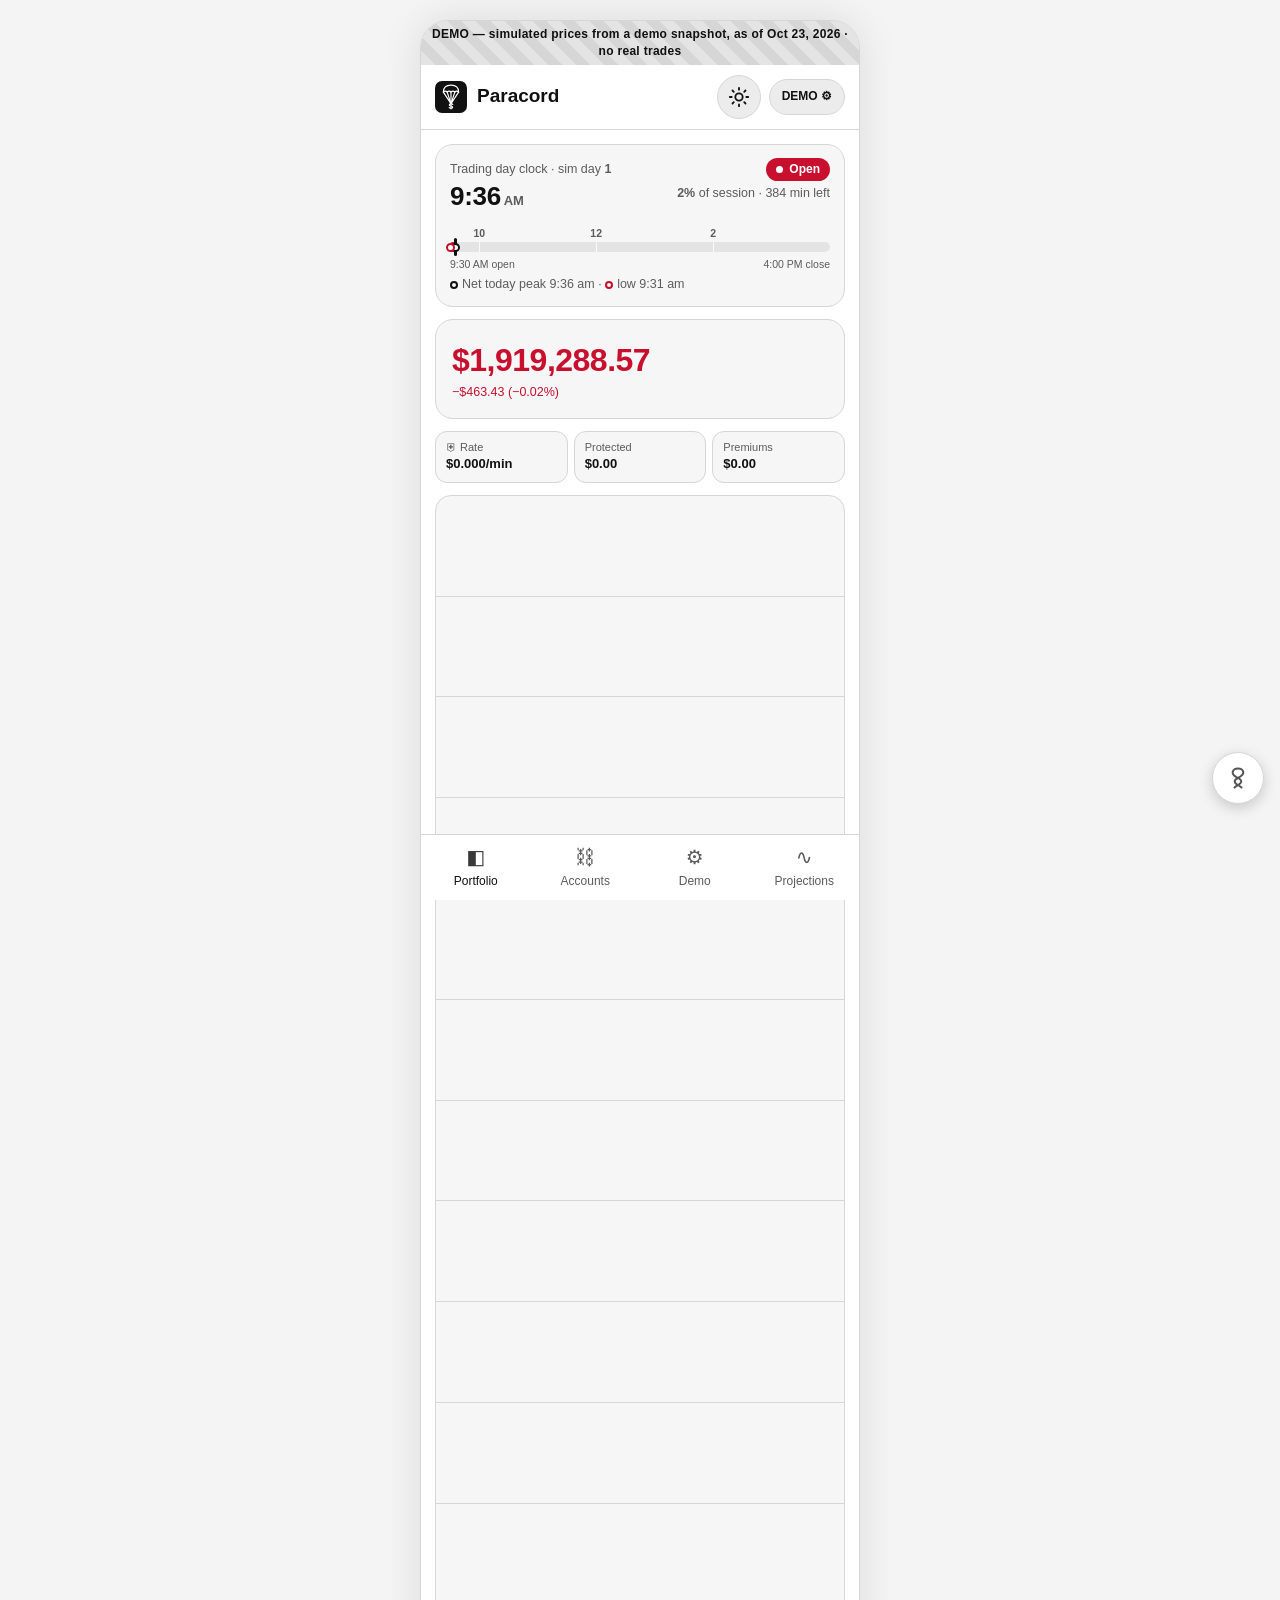
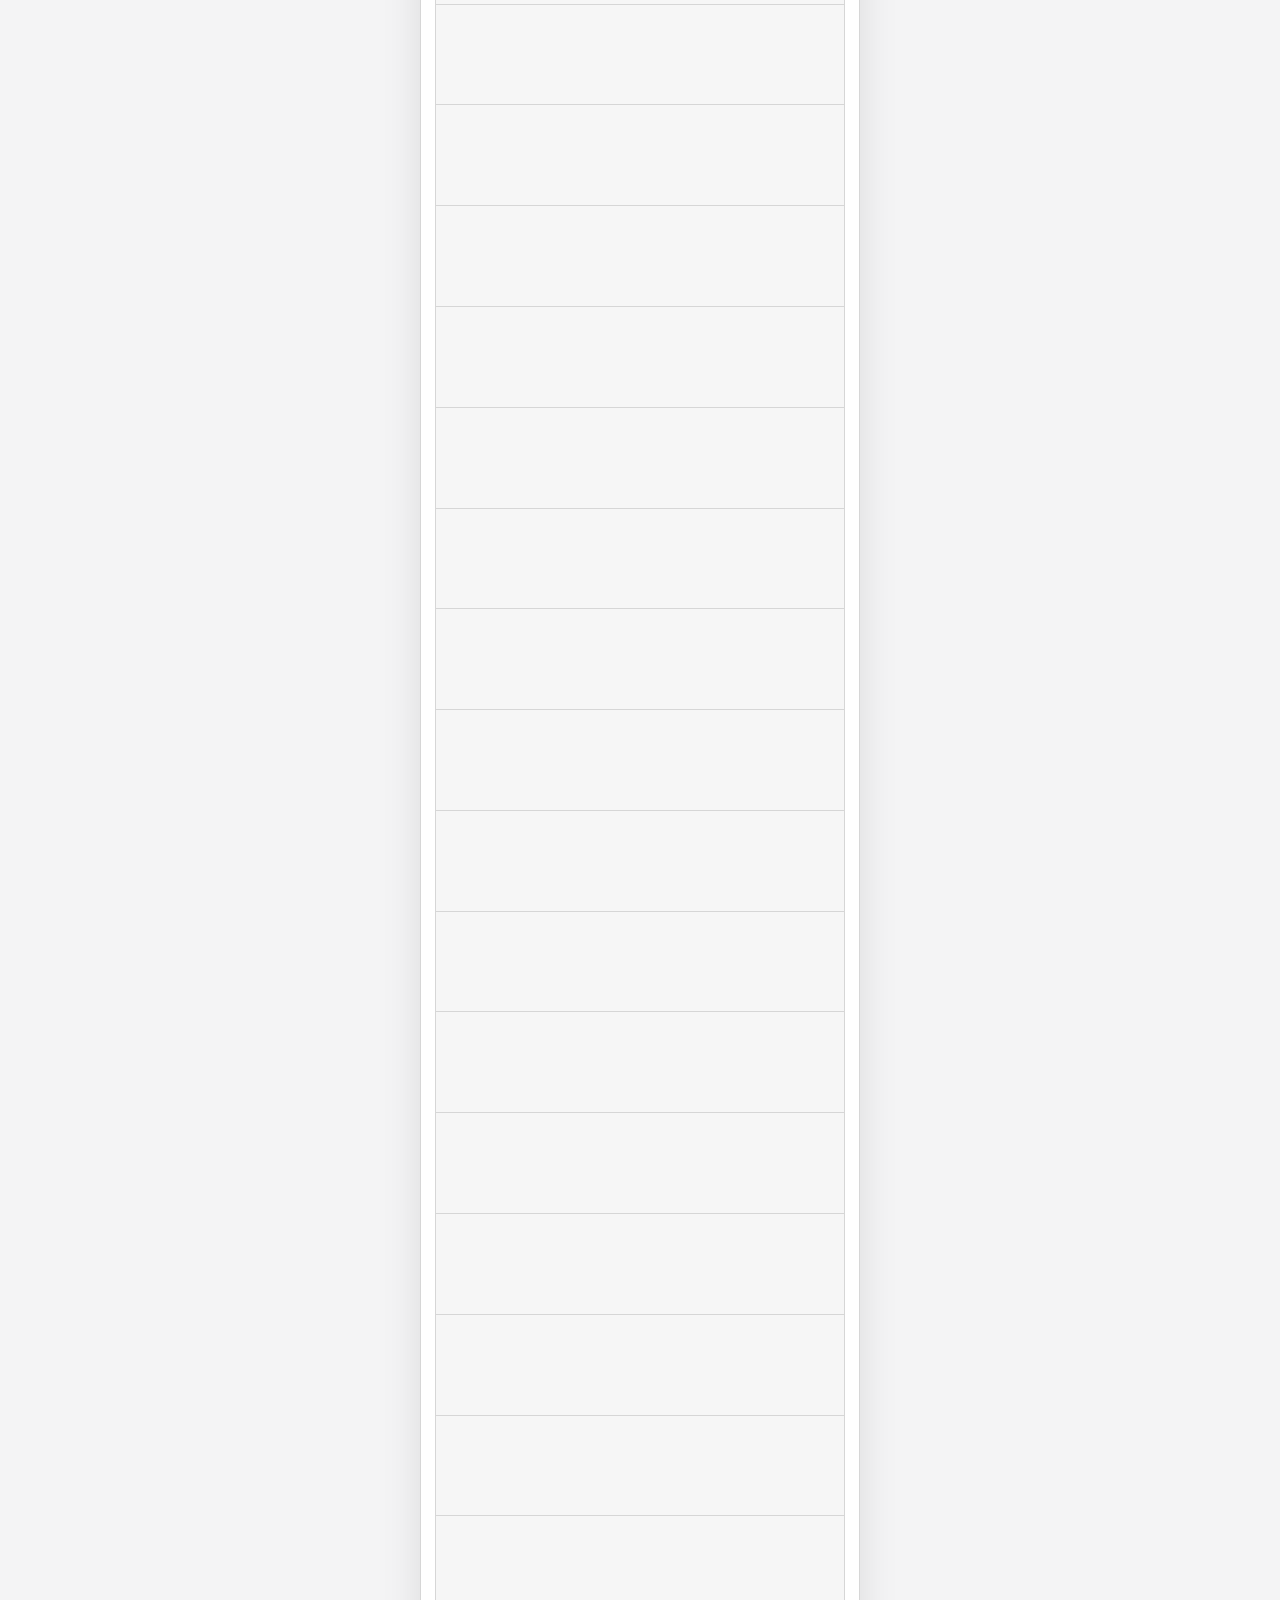
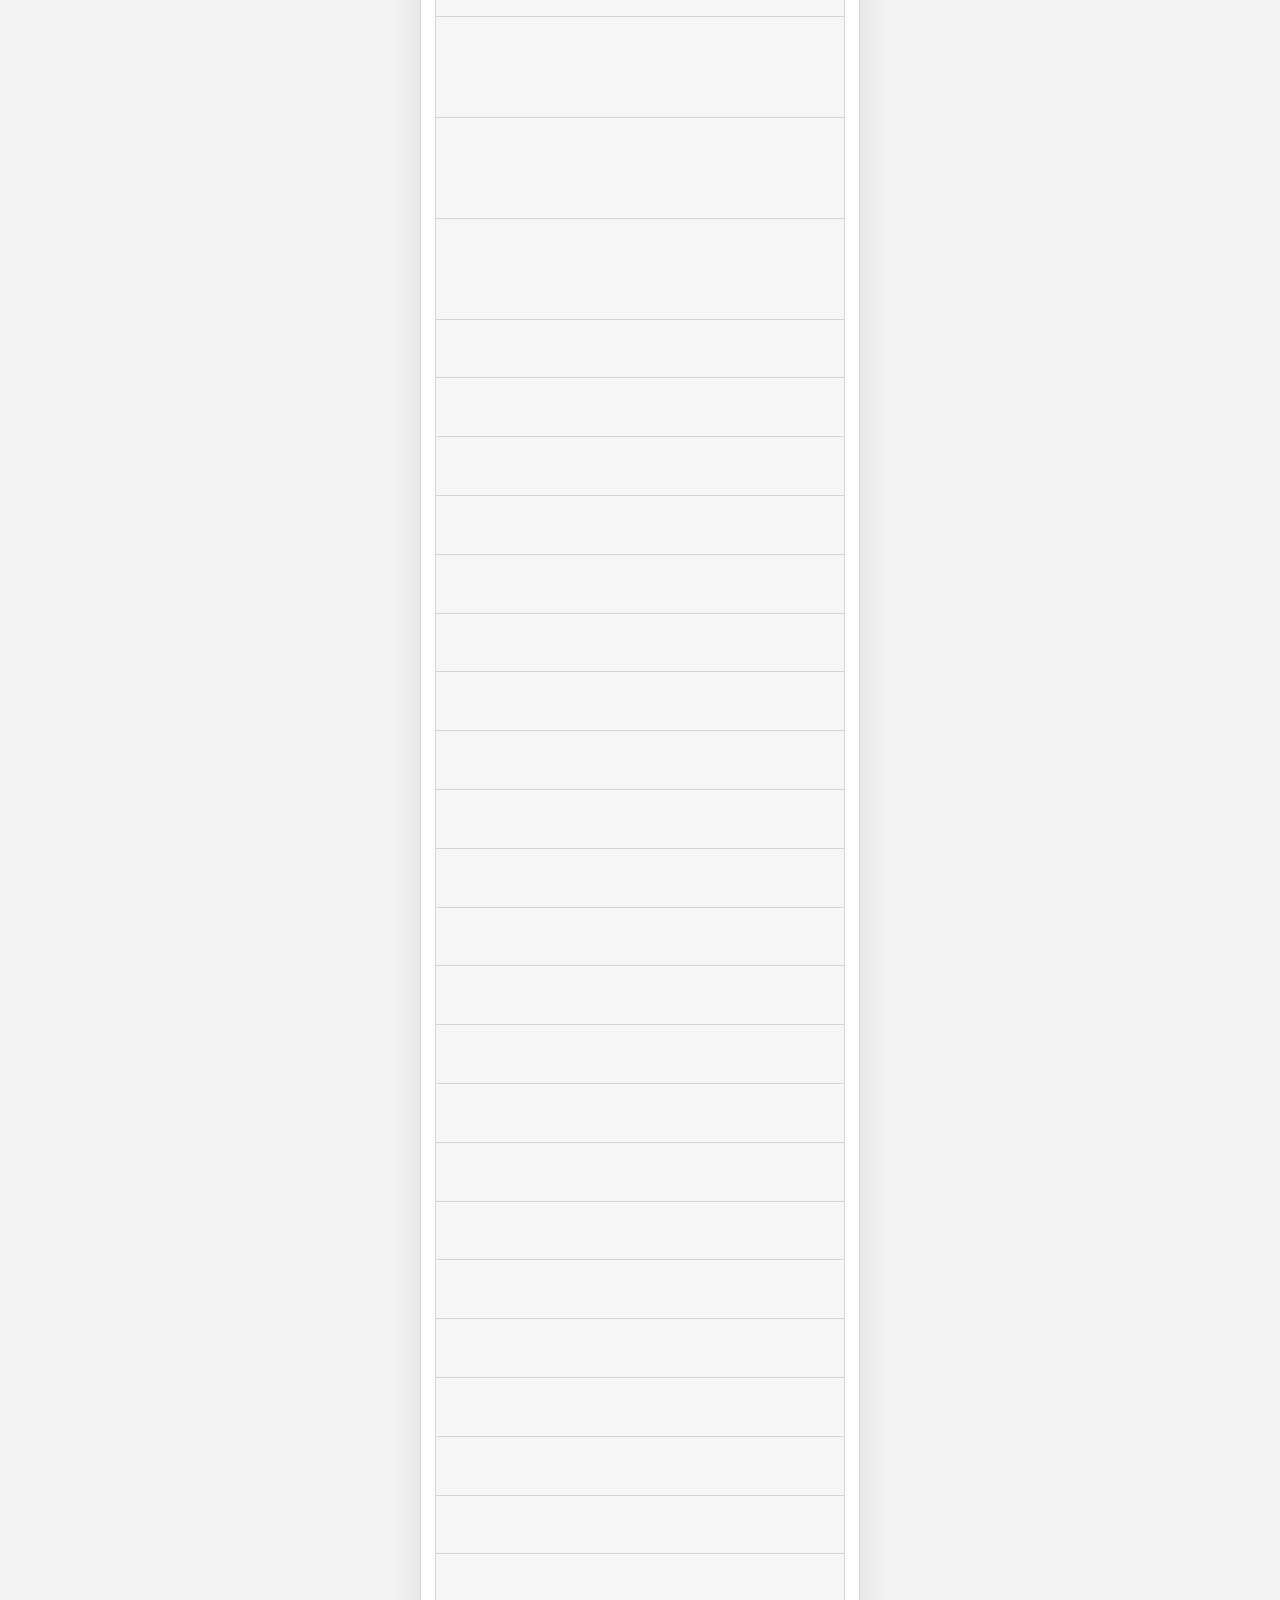
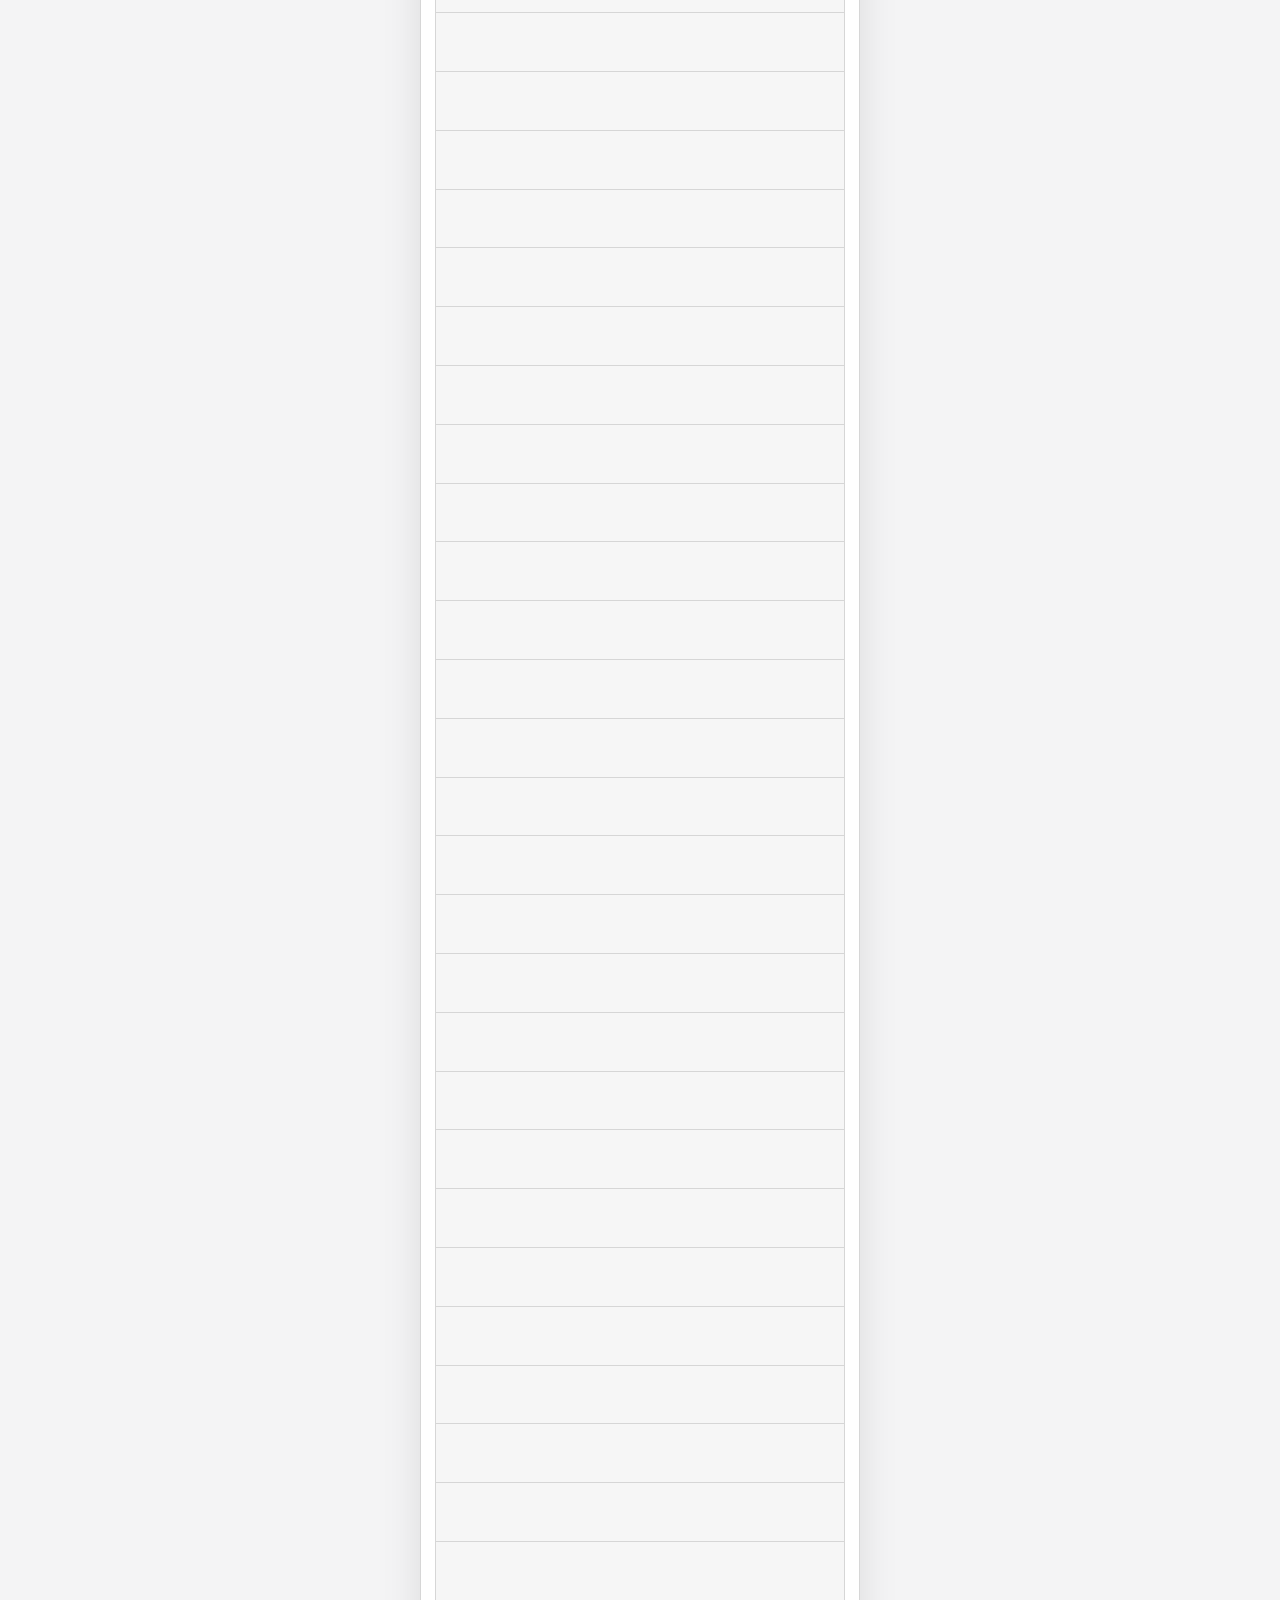
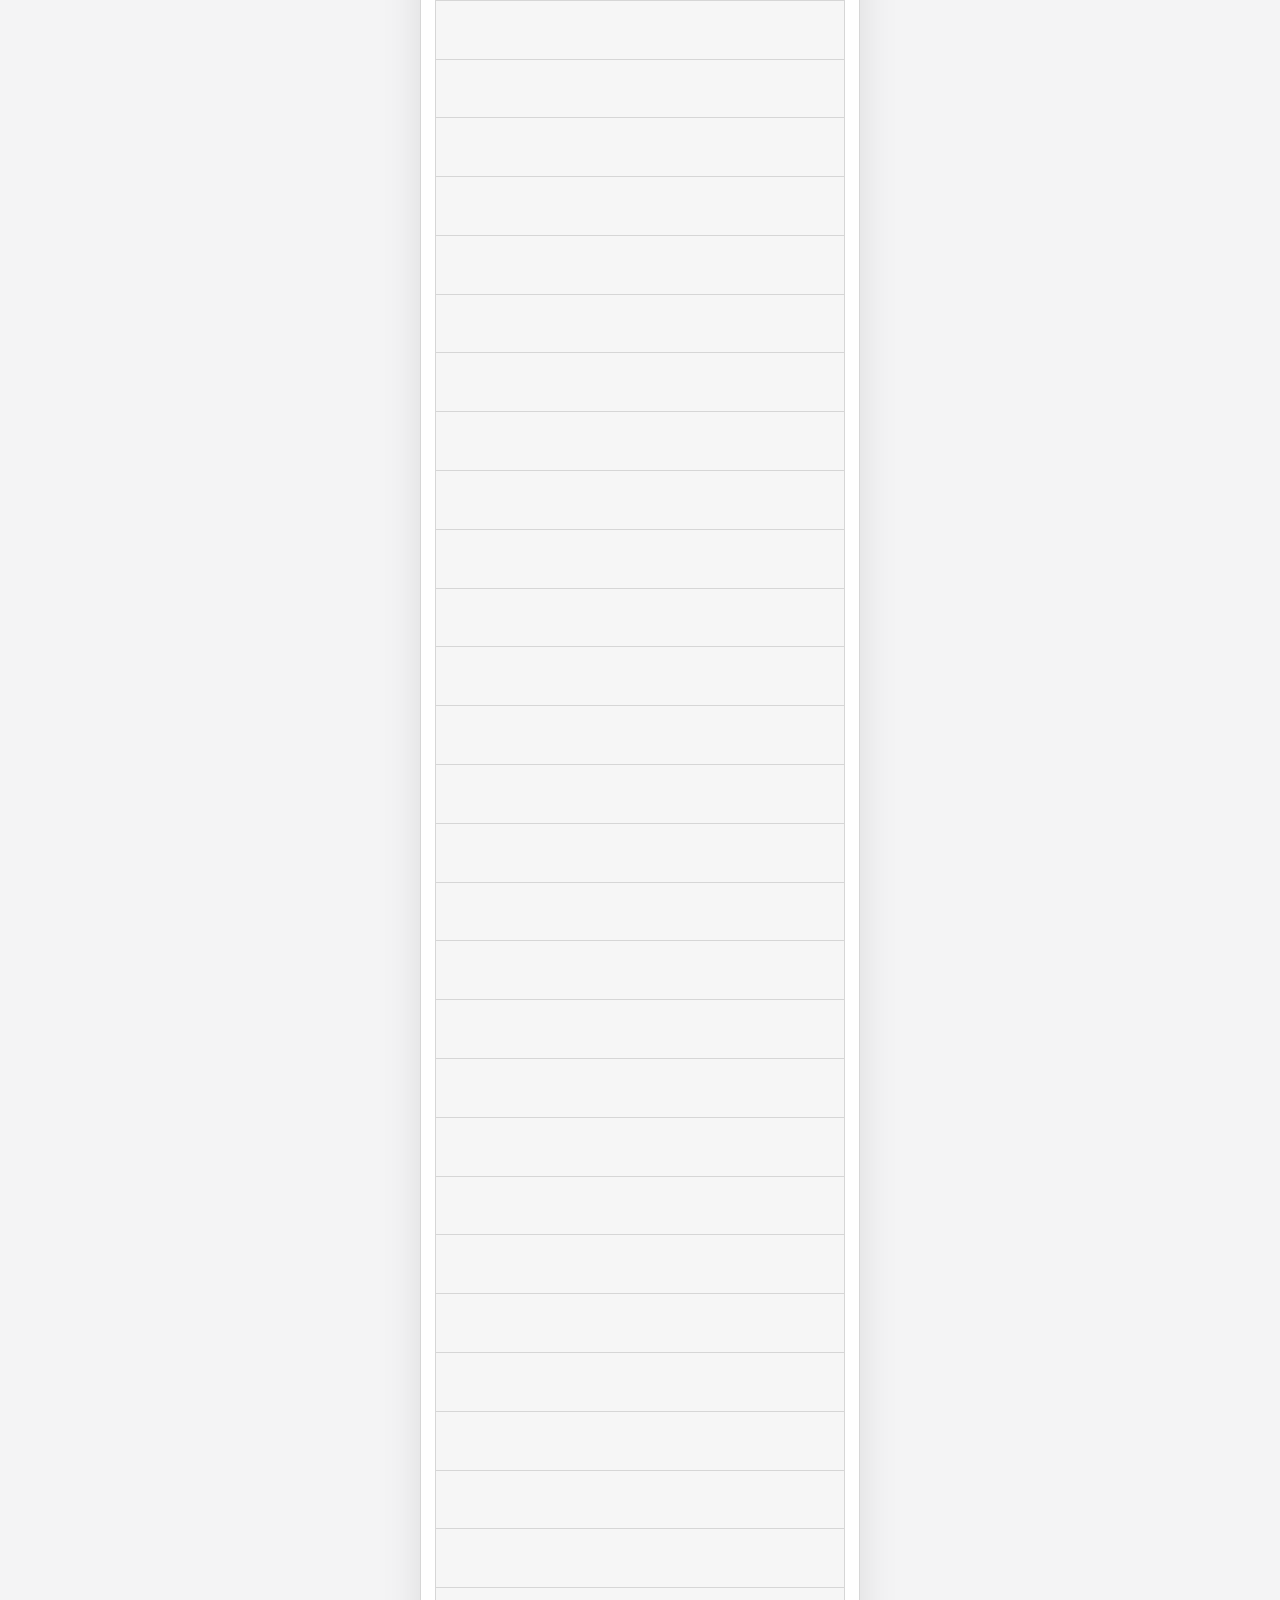
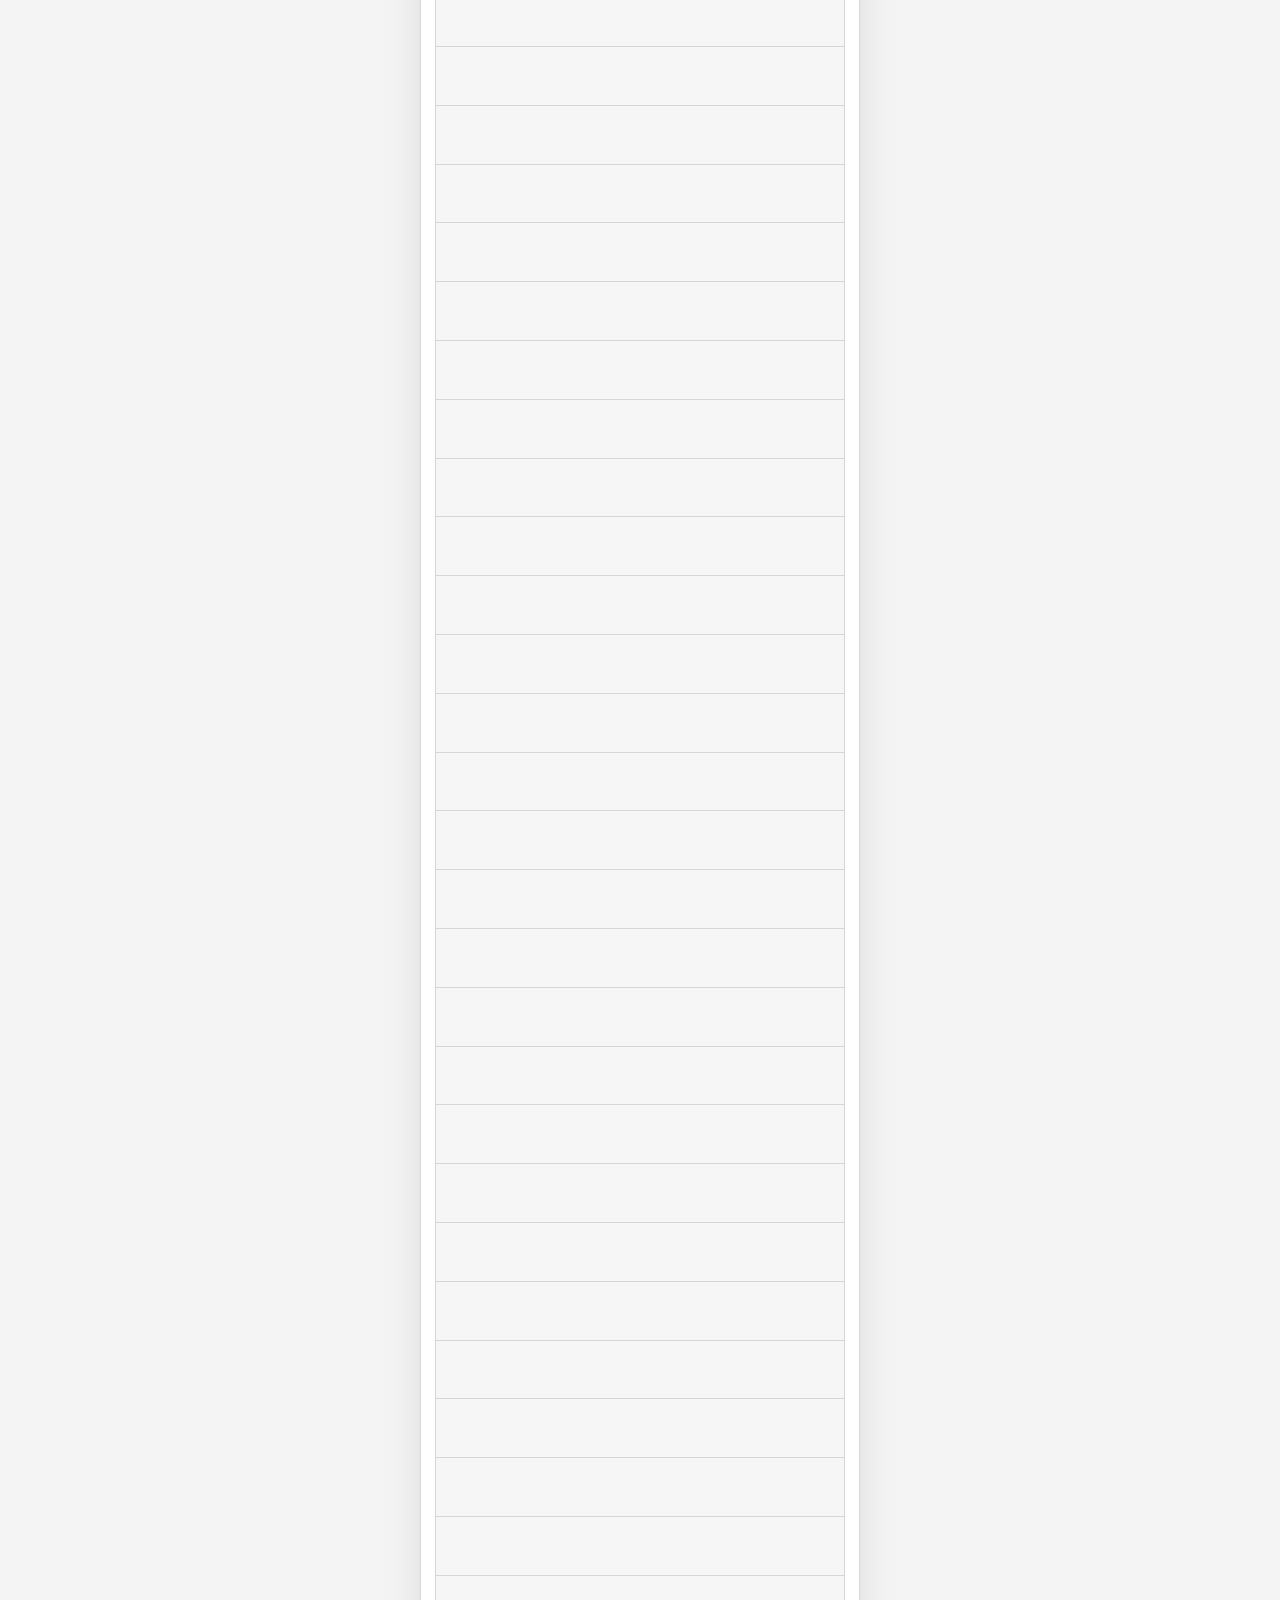
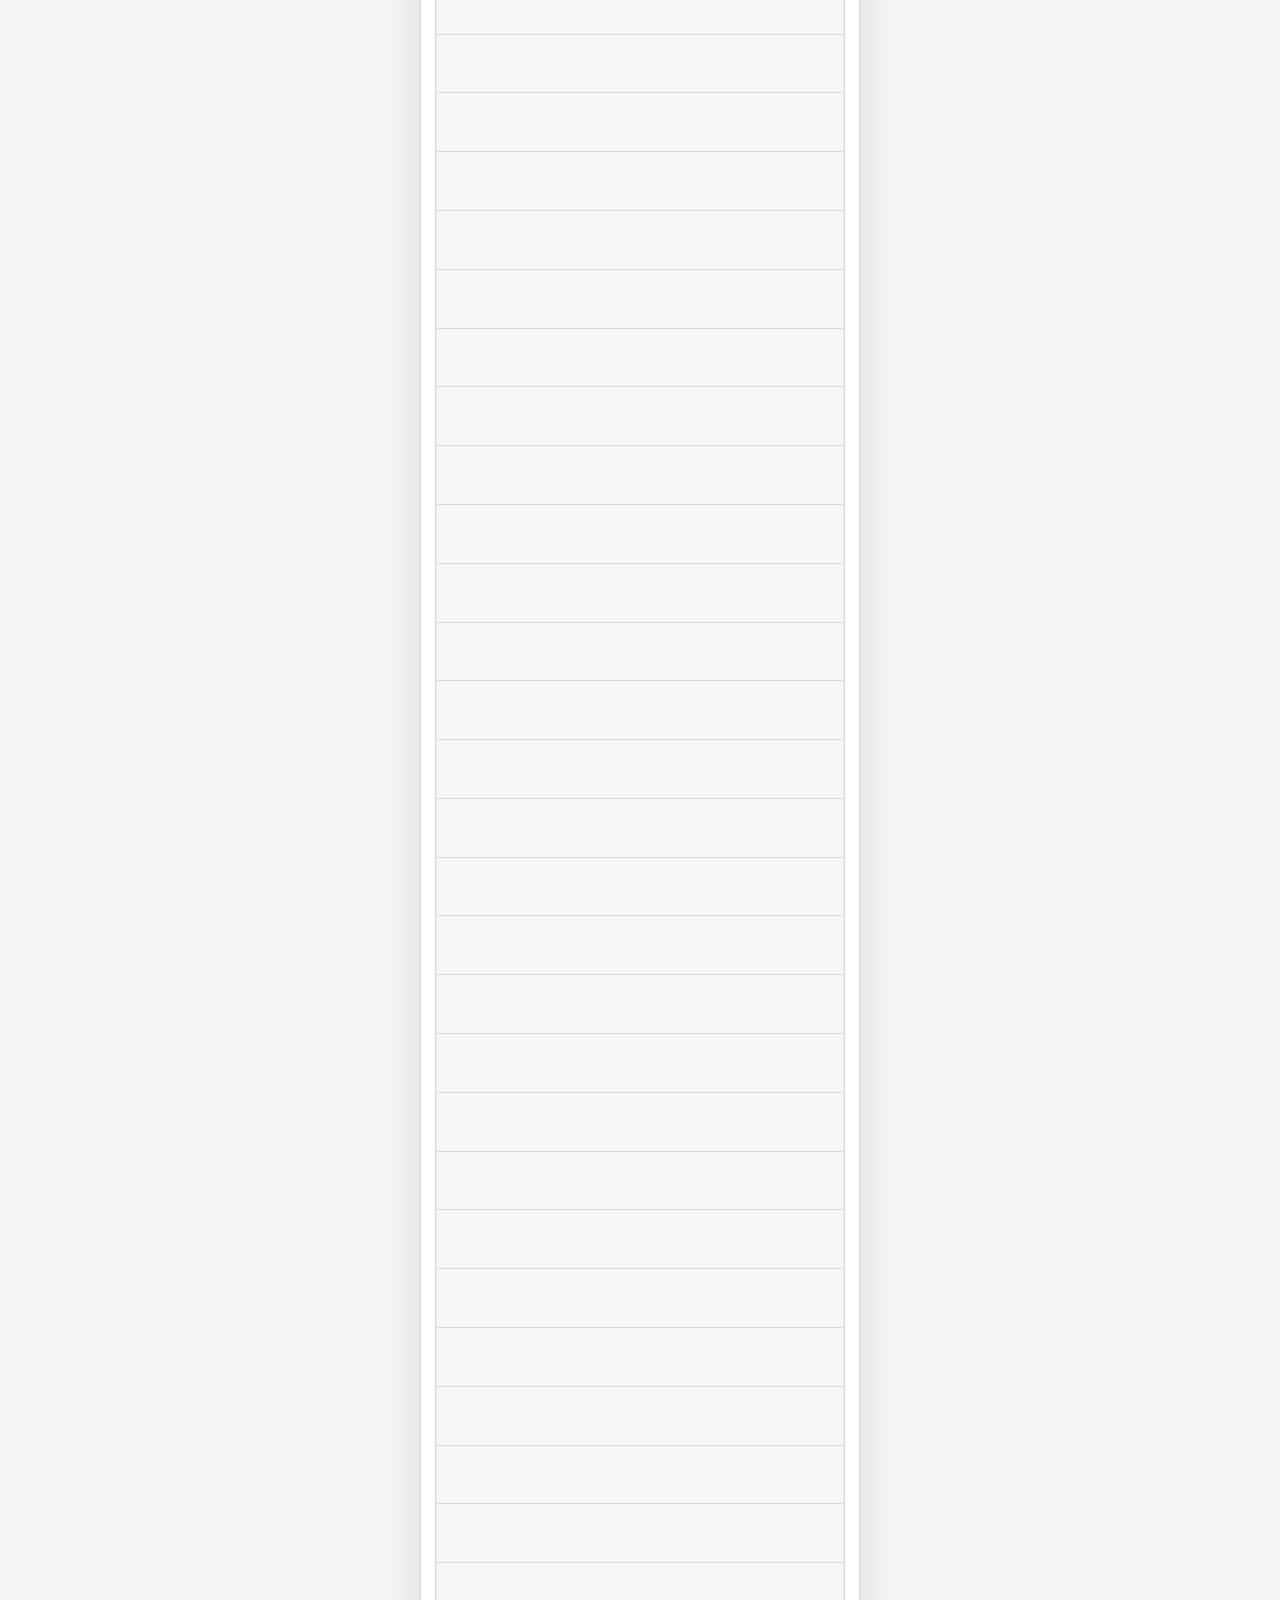
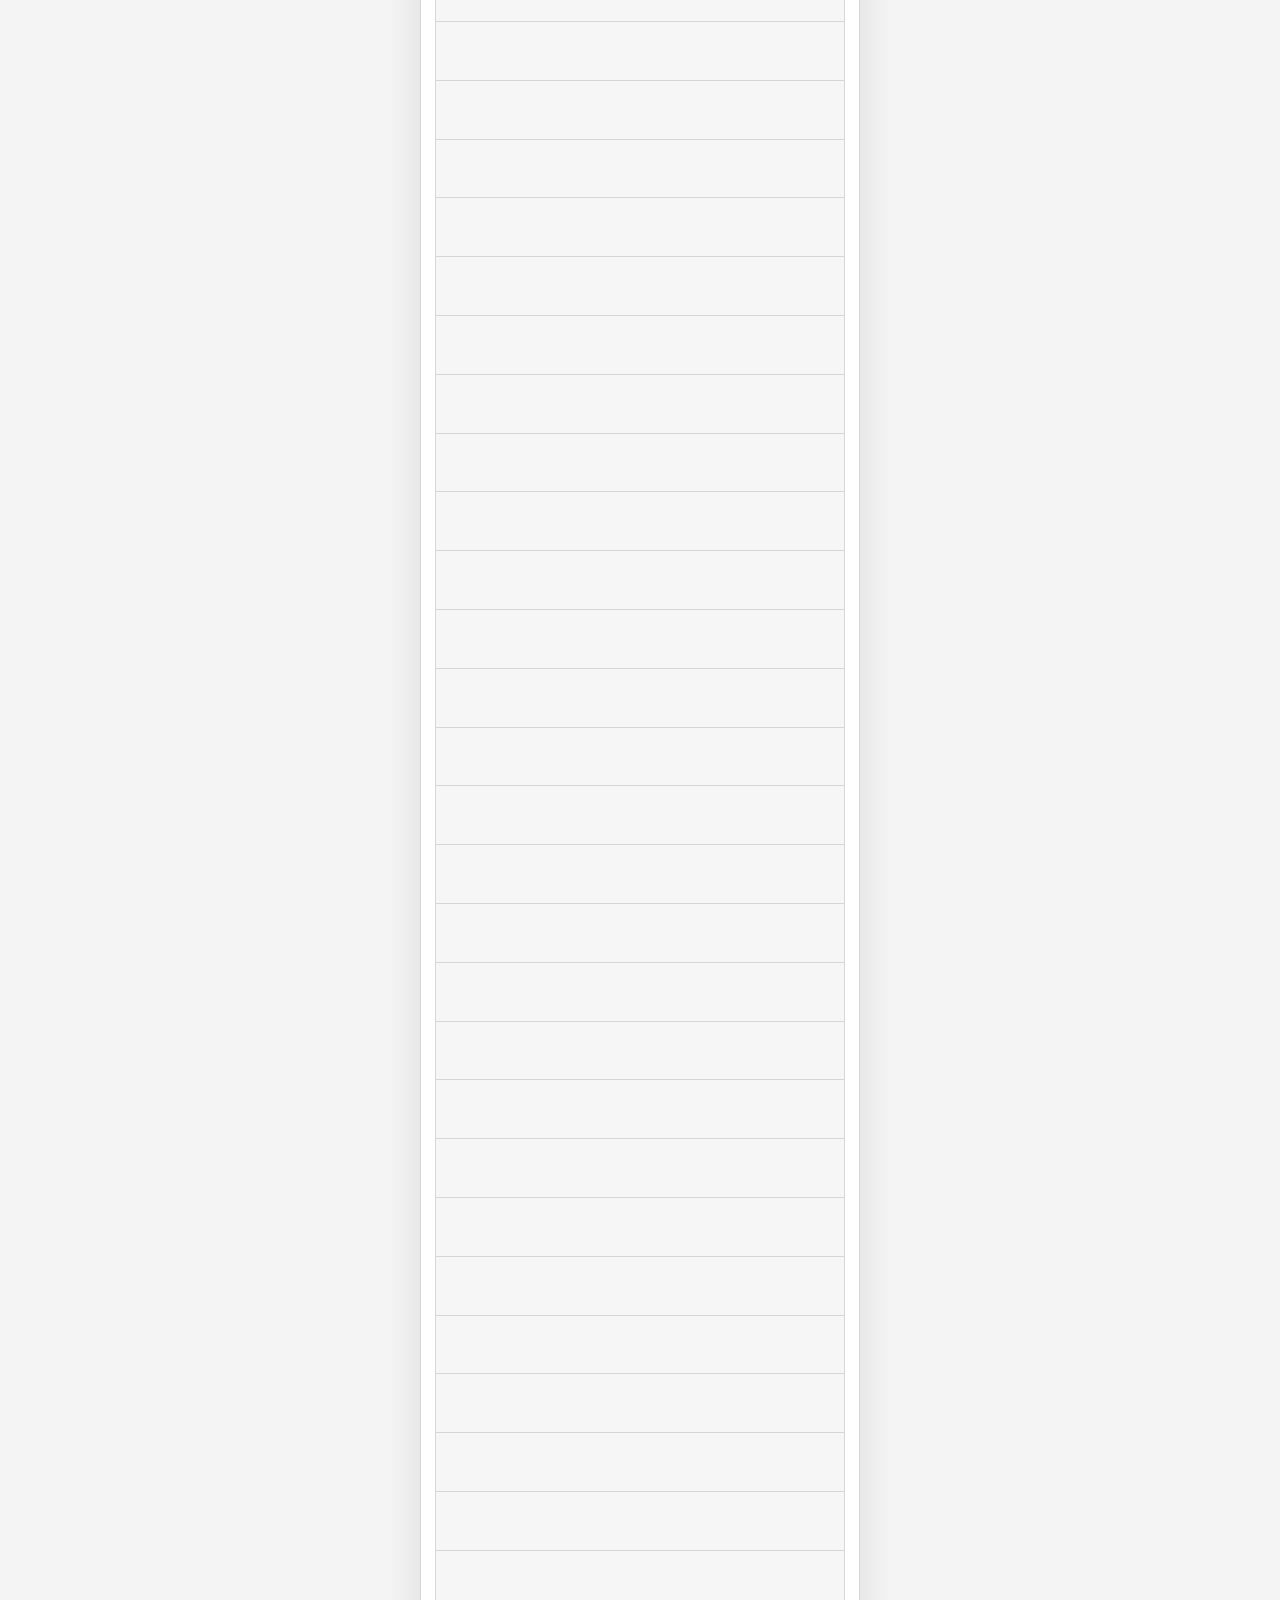
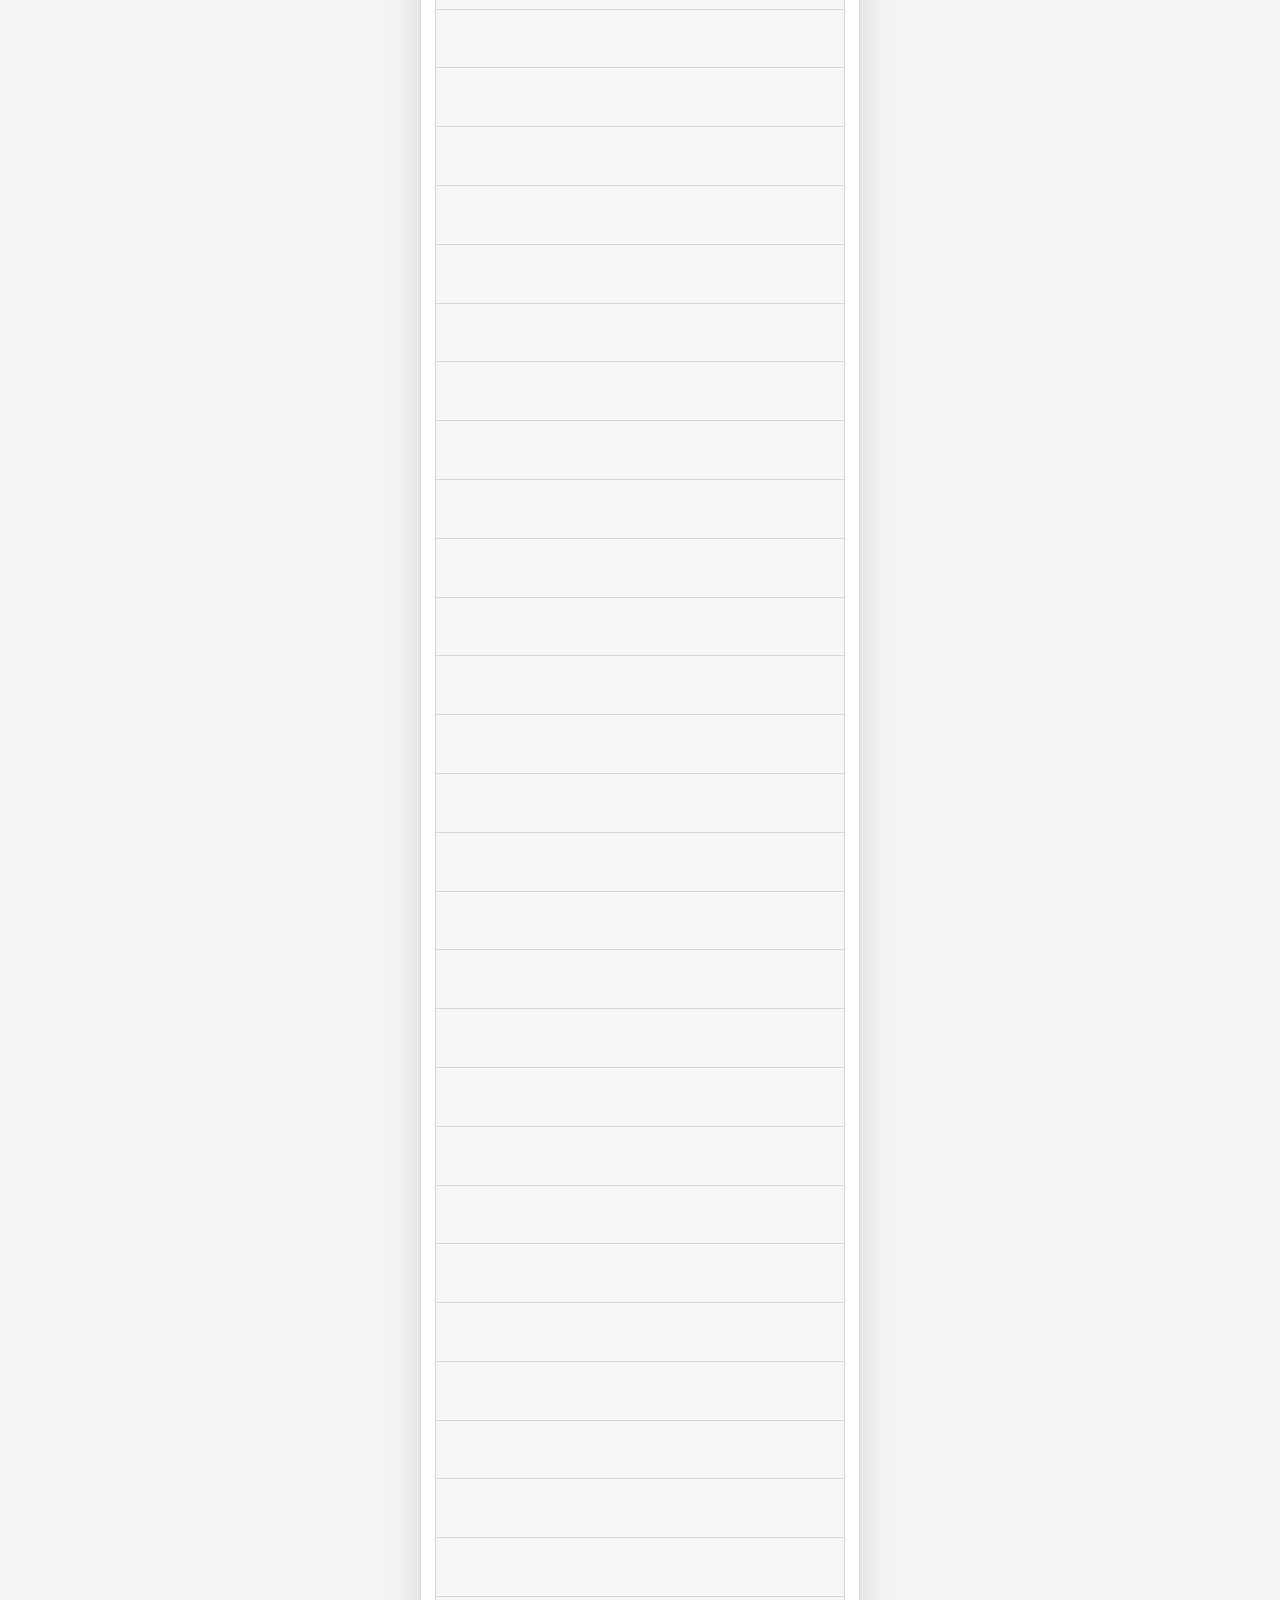
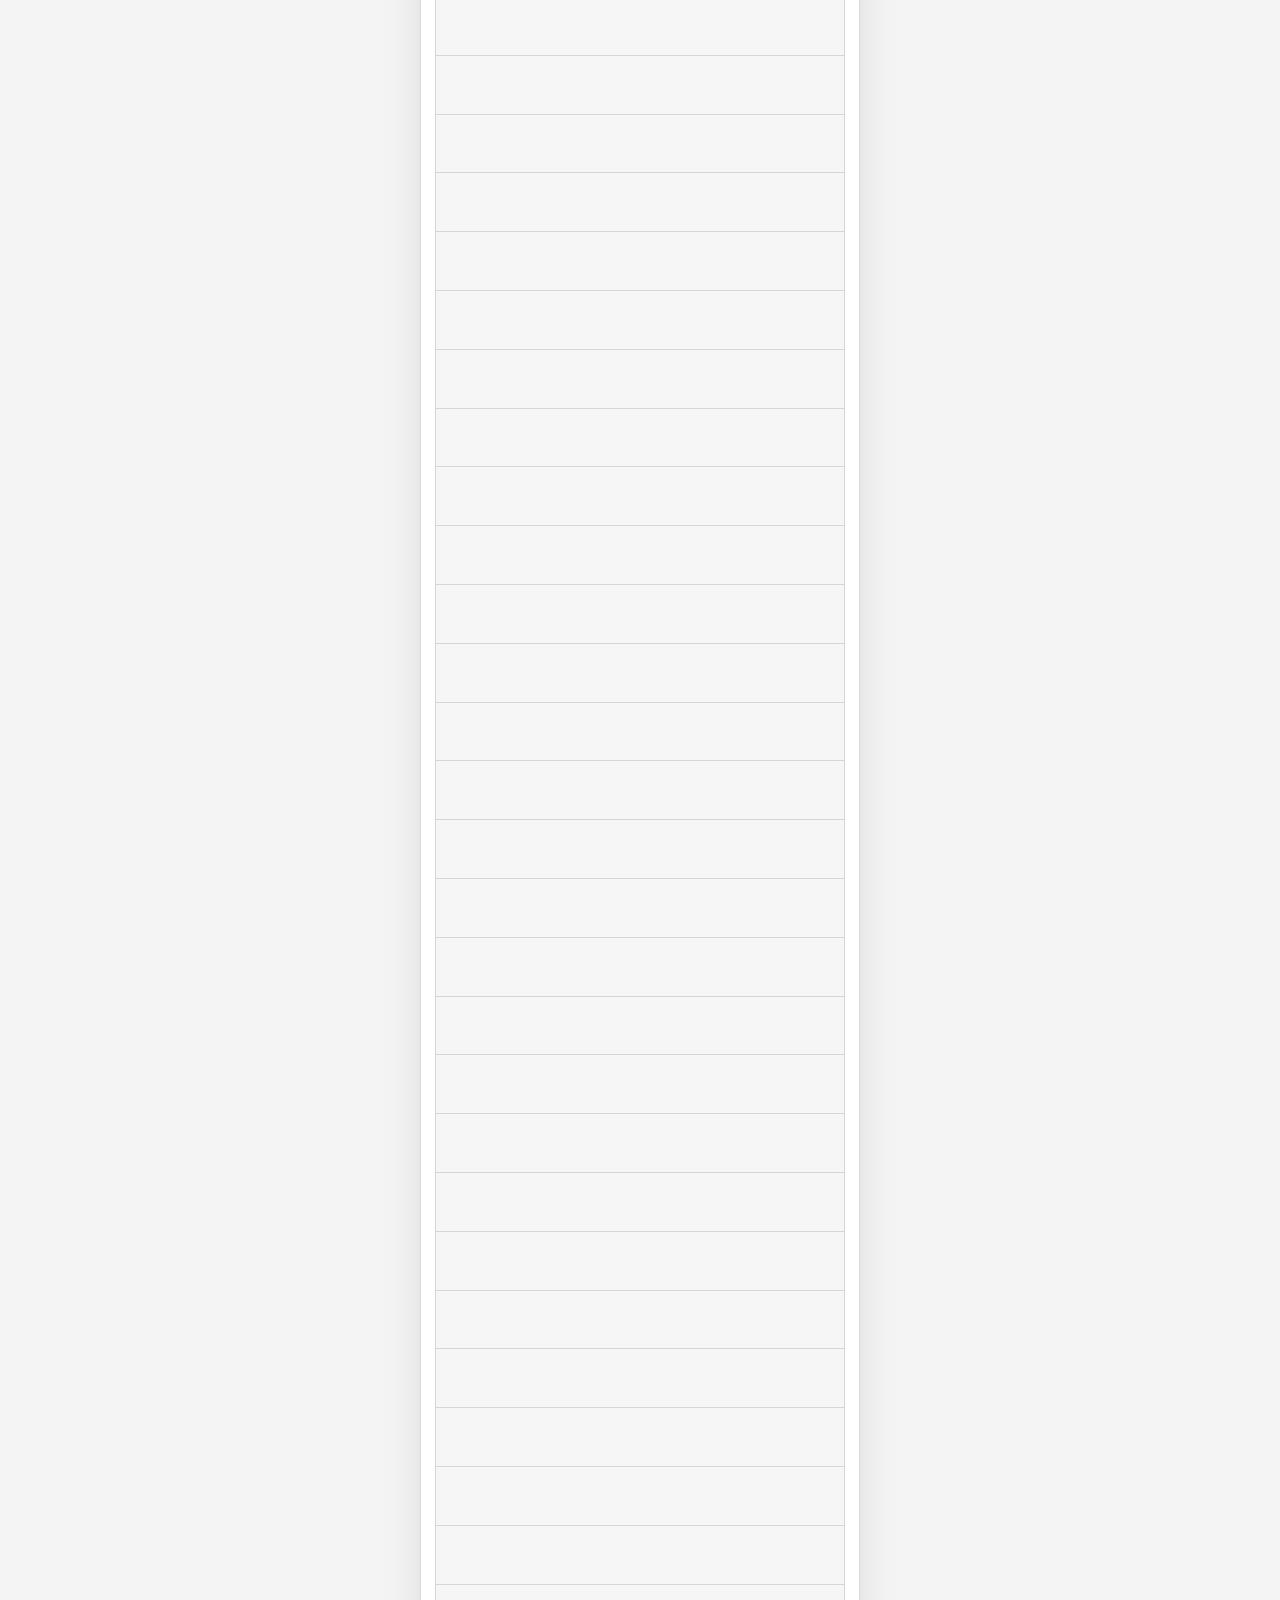
==== commit f3b9605f: "p13: dark-mode logo badge from theme1 fee26eb (graphite tile + thin light ring, shown only in dark; " ====
--- a/p13/index.html
+++ b/p13/index.html
@@ -7,19 +7,19 @@
 <meta name="color-scheme" content="light dark">
 <script>/* theme1: set the theme before first paint (no flash): saved choice, else the device setting */(function(){var t=null;try{t=localStorage.getItem('p13:theme')}catch(e){}if(t!=='light'&&t!=='dark')t=window.matchMedia&&matchMedia('(prefers-color-scheme: dark)').matches?'dark':'light';document.documentElement.setAttribute('data-theme',t);var m=document.querySelector('meta[name="theme-color"]');if(m)m.setAttribute('content',t==='dark'?'#121316':'#ffffff')})()</script>
 <title>Paracord — Demo stock insurance</title>
-<link rel="icon" type="image/svg+xml" href="logo-badge.svg?v=p13t1">
-<link rel="icon" type="image/png" sizes="32x32" href="favicon-32-badge.png?v=p13t1">
-<link rel="apple-touch-icon" sizes="180x180" href="apple-touch-icon-badge.png?v=p13t1">
-<link rel="stylesheet" href="styles.css?v=p13t1">
-<link rel="stylesheet" href="projections.css?v=p13t1">
-<link rel="stylesheet" href="bouncer.css?v=p13t1">
+<link rel="icon" type="image/svg+xml" href="logo-badge.svg?v=p13t2">
+<link rel="icon" type="image/png" sizes="32x32" href="favicon-32-badge.png?v=p13t2">
+<link rel="apple-touch-icon" sizes="180x180" href="apple-touch-icon-badge.png?v=p13t2">
+<link rel="stylesheet" href="styles.css?v=p13t2">
+<link rel="stylesheet" href="projections.css?v=p13t2">
+<link rel="stylesheet" href="bouncer.css?v=p13t2">
 </head>
 <body>
 <div id="app" class="phone">
   <div class="demo-banner" role="note">DEMO — simulated prices from a demo snapshot, as of Oct 23, 2026 · no real trades</div>
   <header class="topbar">
     <button id="backBtn" class="icon-btn" aria-label="Back" hidden>&#8592;</button>
-    <div class="brand" id="brand"><img class="logo" src="logo-badge.svg?v=p13t1" alt="" width="32" height="32"><span>Paracord</span></div>
+    <div class="brand" id="brand"><img class="logo logo-light" src="logo-badge.svg?v=p13t2" alt="" width="32" height="32"><img class="logo logo-dark" src="logo-badge-dark.svg?v=p13t2" alt="" width="32" height="32"><span>Paracord</span></div>
     <div class="title" id="title"></div>
     <button id="themeBtn" class="theme-btn" type="button" aria-pressed="false" aria-label="Light mode on. Switch to dark mode"><svg class="sun" viewBox="0 0 24 24" fill="none" stroke="currentColor" stroke-width="2" stroke-linecap="round" aria-hidden="true"><circle cx="12" cy="12" r="4"/><path d="M12 2v2M12 20v2M4.9 4.9l1.4 1.4M17.7 17.7l1.4 1.4M2 12h2M20 12h2M4.9 19.1l1.4-1.4M17.7 6.3l1.4-1.4"/></svg><svg class="moon" viewBox="0 0 24 24" fill="none" stroke="currentColor" stroke-width="2" stroke-linecap="round" stroke-linejoin="round" aria-hidden="true"><path d="M20.5 14.2A8.5 8.5 0 0 1 9.8 3.5a8.5 8.5 0 1 0 10.7 10.7z"/></svg></button>
     <button id="demoChip" class="demo-chip" aria-label="Open demo menu">DEMO ⚙</button>
@@ -34,15 +34,15 @@
   <div id="sheetRoot"></div>
   <div id="toast" role="status" aria-live="polite"></div>
 </div>
-<script src="rate.js?v=p13t1"></script>
-<script src="data/universe.js?v=p13t1"></script>
-<script src="data.js?v=p13t1"></script>
-<script src="sim.js?v=p13t1"></script>
-<script src="projections.js?v=p13t1"></script>
-<script src="confidence.js?v=p13t1"></script>
-<script src="nudge.js?v=p13t1"></script>
-<script src="app.js?v=p13t1"></script>
-<script src="bouncer.js?v=p13t1"></script>
-<script src="theme.js?v=p13t1"></script>
+<script src="rate.js?v=p13t2"></script>
+<script src="data/universe.js?v=p13t2"></script>
+<script src="data.js?v=p13t2"></script>
+<script src="sim.js?v=p13t2"></script>
+<script src="projections.js?v=p13t2"></script>
+<script src="confidence.js?v=p13t2"></script>
+<script src="nudge.js?v=p13t2"></script>
+<script src="app.js?v=p13t2"></script>
+<script src="bouncer.js?v=p13t2"></script>
+<script src="theme.js?v=p13t2"></script>
 </body>
 </html>
--- a/p13/styles.css
+++ b/p13/styles.css
@@ -255,3 +255,5 @@
 :root[data-theme=dark] .theme-btn .sun{display:none}:root[data-theme=dark] .theme-btn .moon{display:block}
 .theme-btn:focus-visible,.demo-chip:focus-visible{outline:3px solid var(--accent);outline-offset:2px}
 .theme-btn+.demo-chip{margin-left:0}
+.logo-dark{display:none}
+:root[data-theme=dark] .logo-light{display:none}:root[data-theme=dark] .logo-dark{display:block}
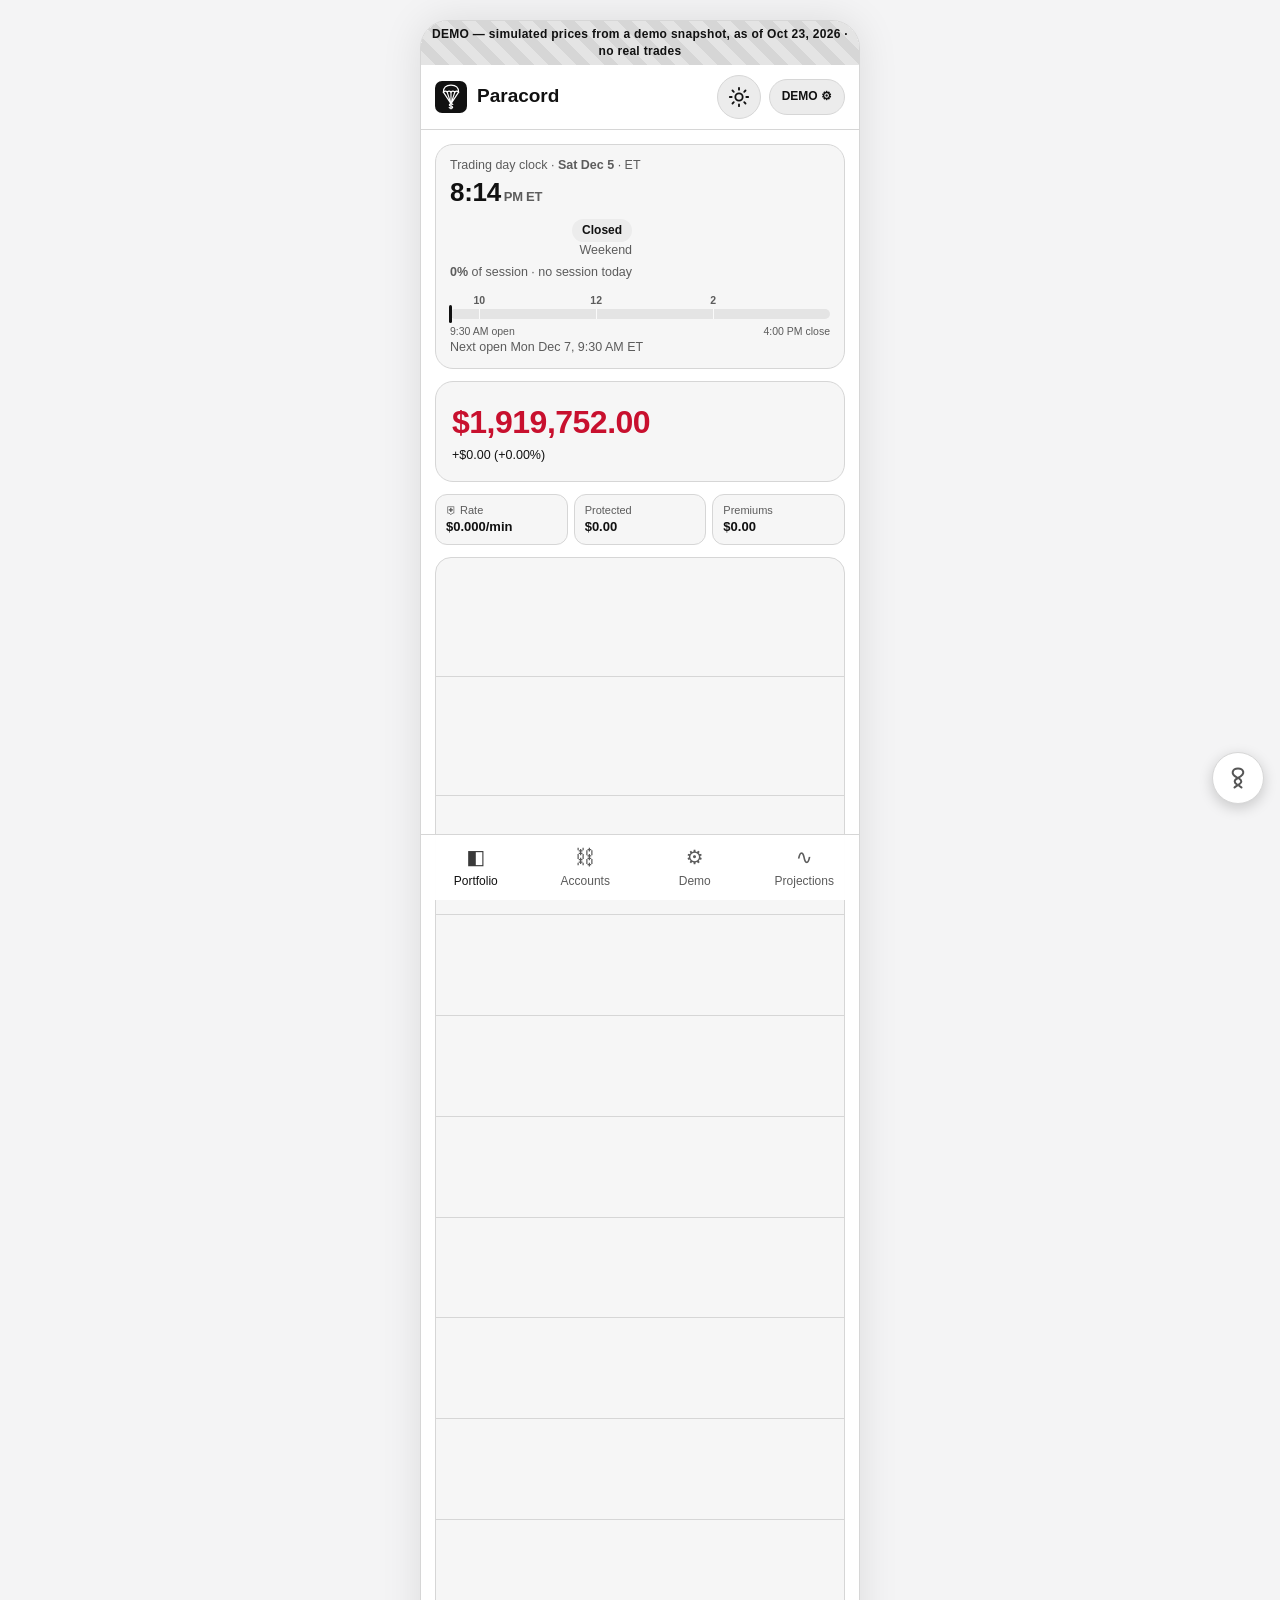
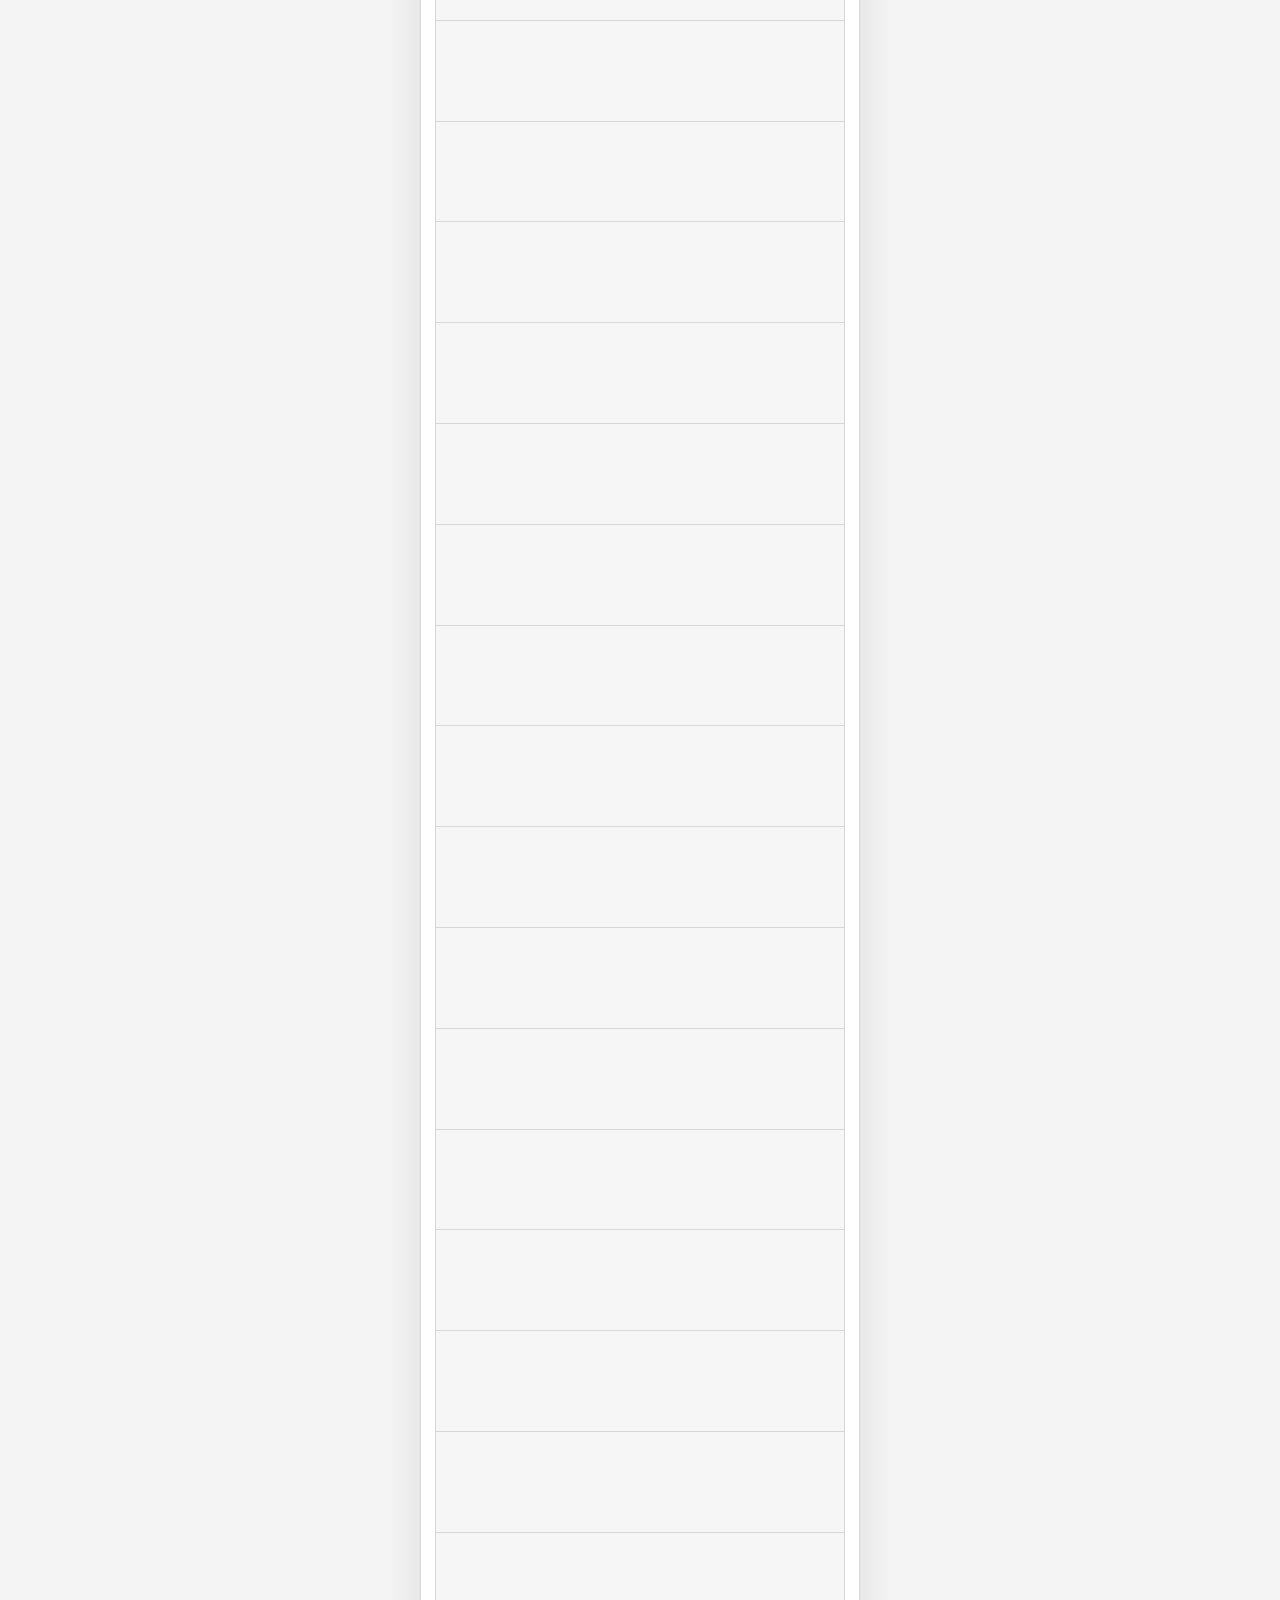
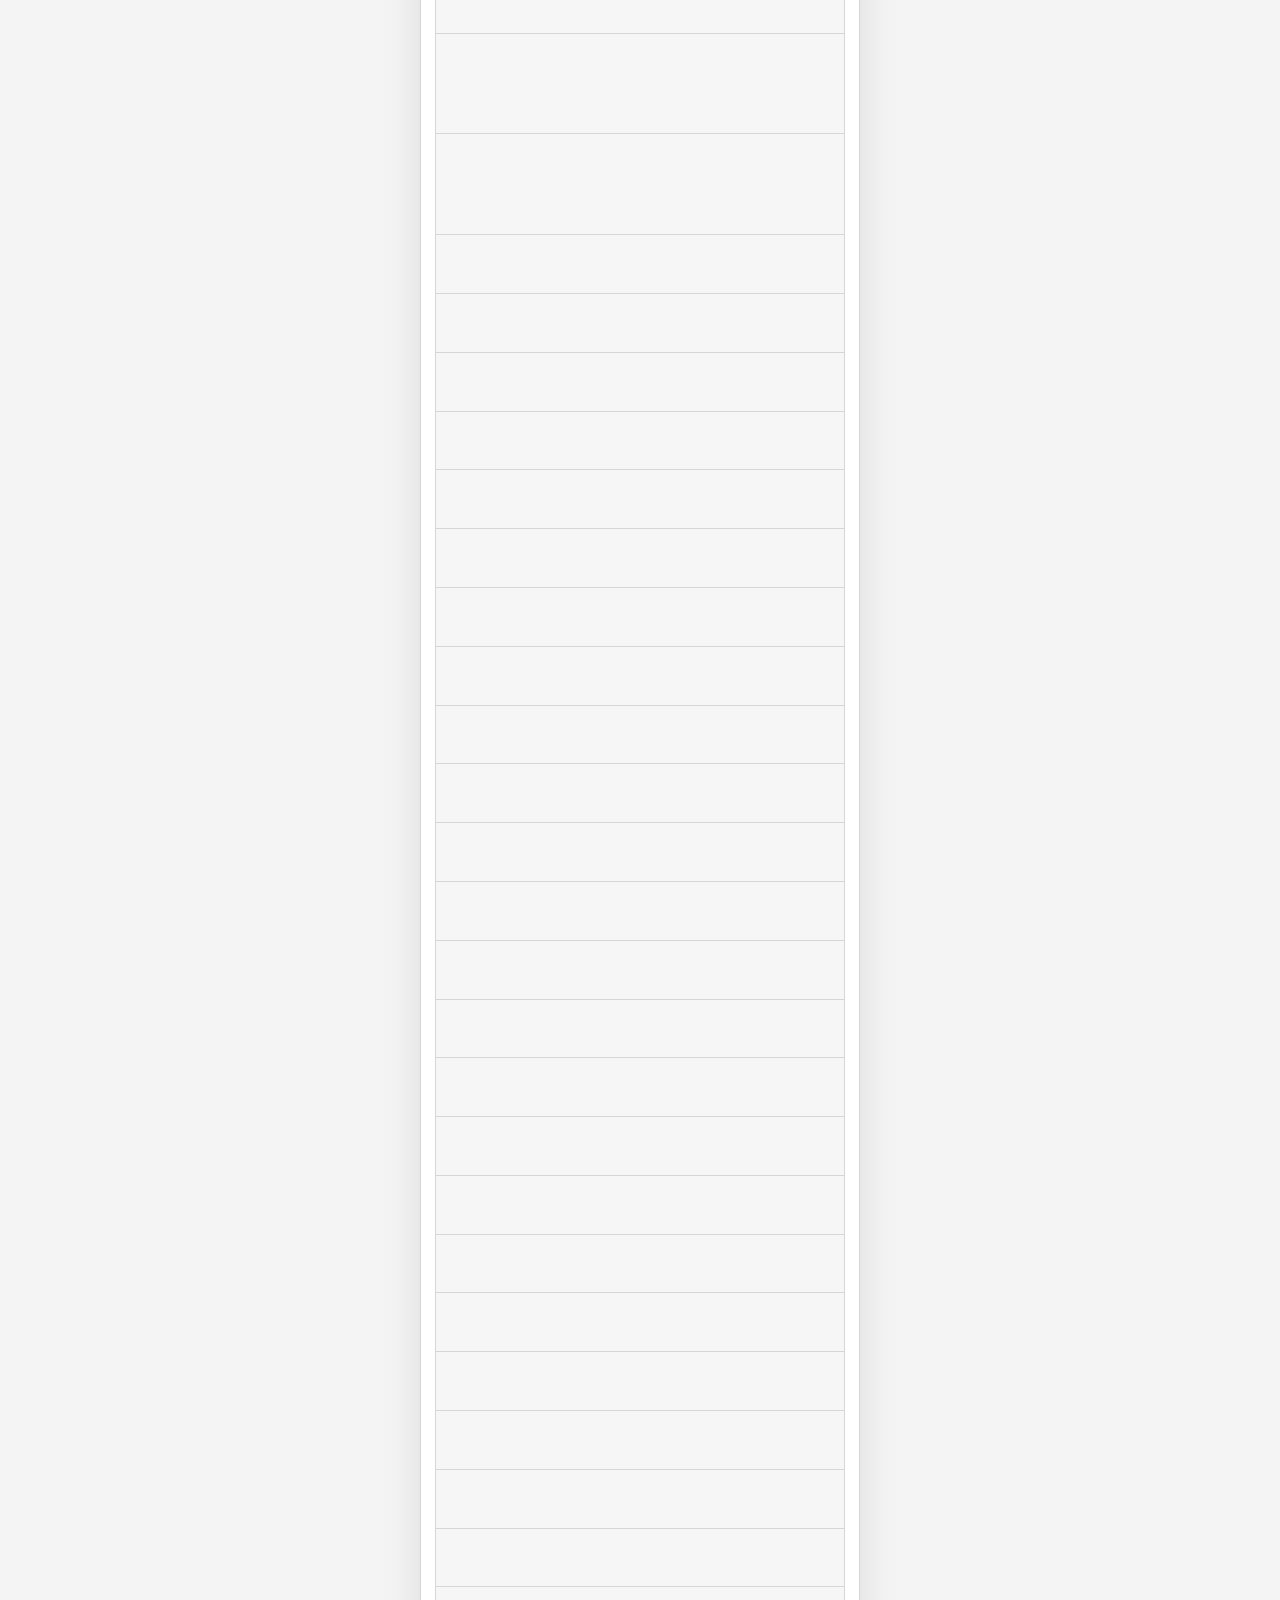
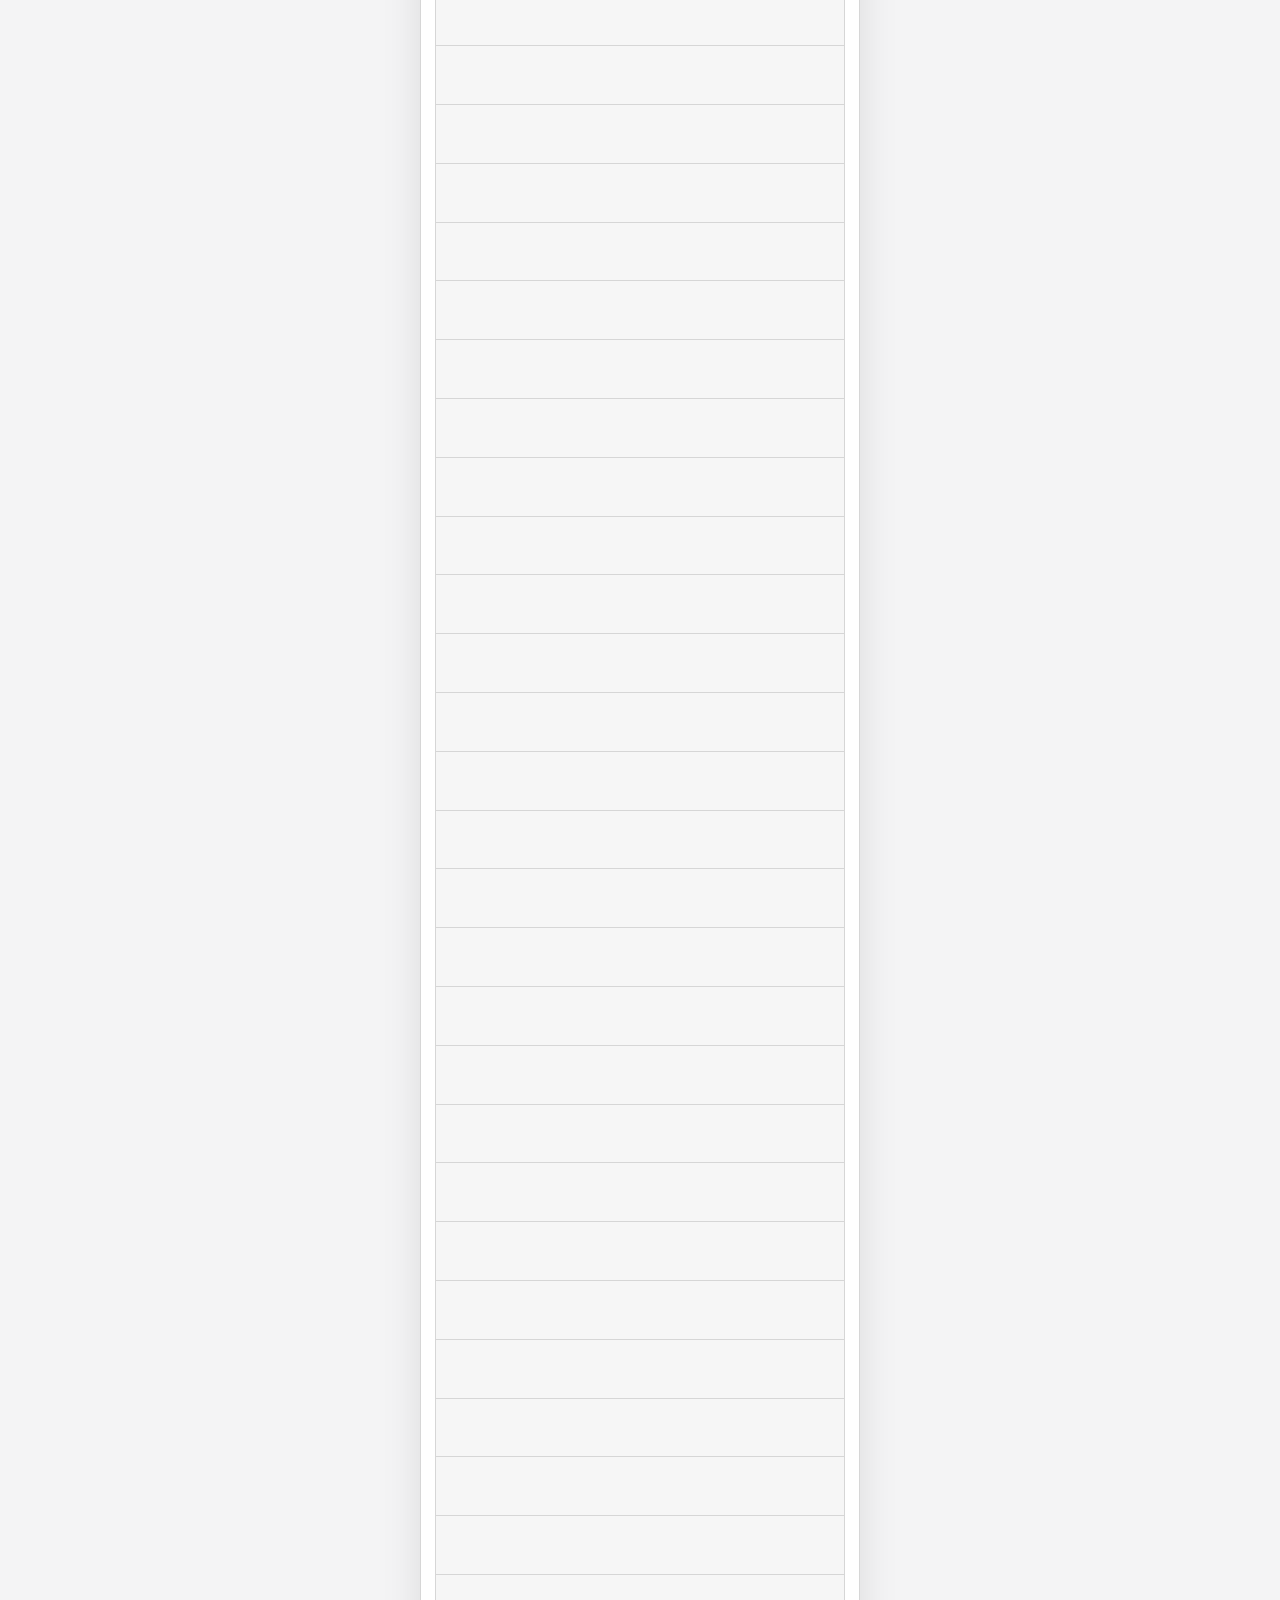
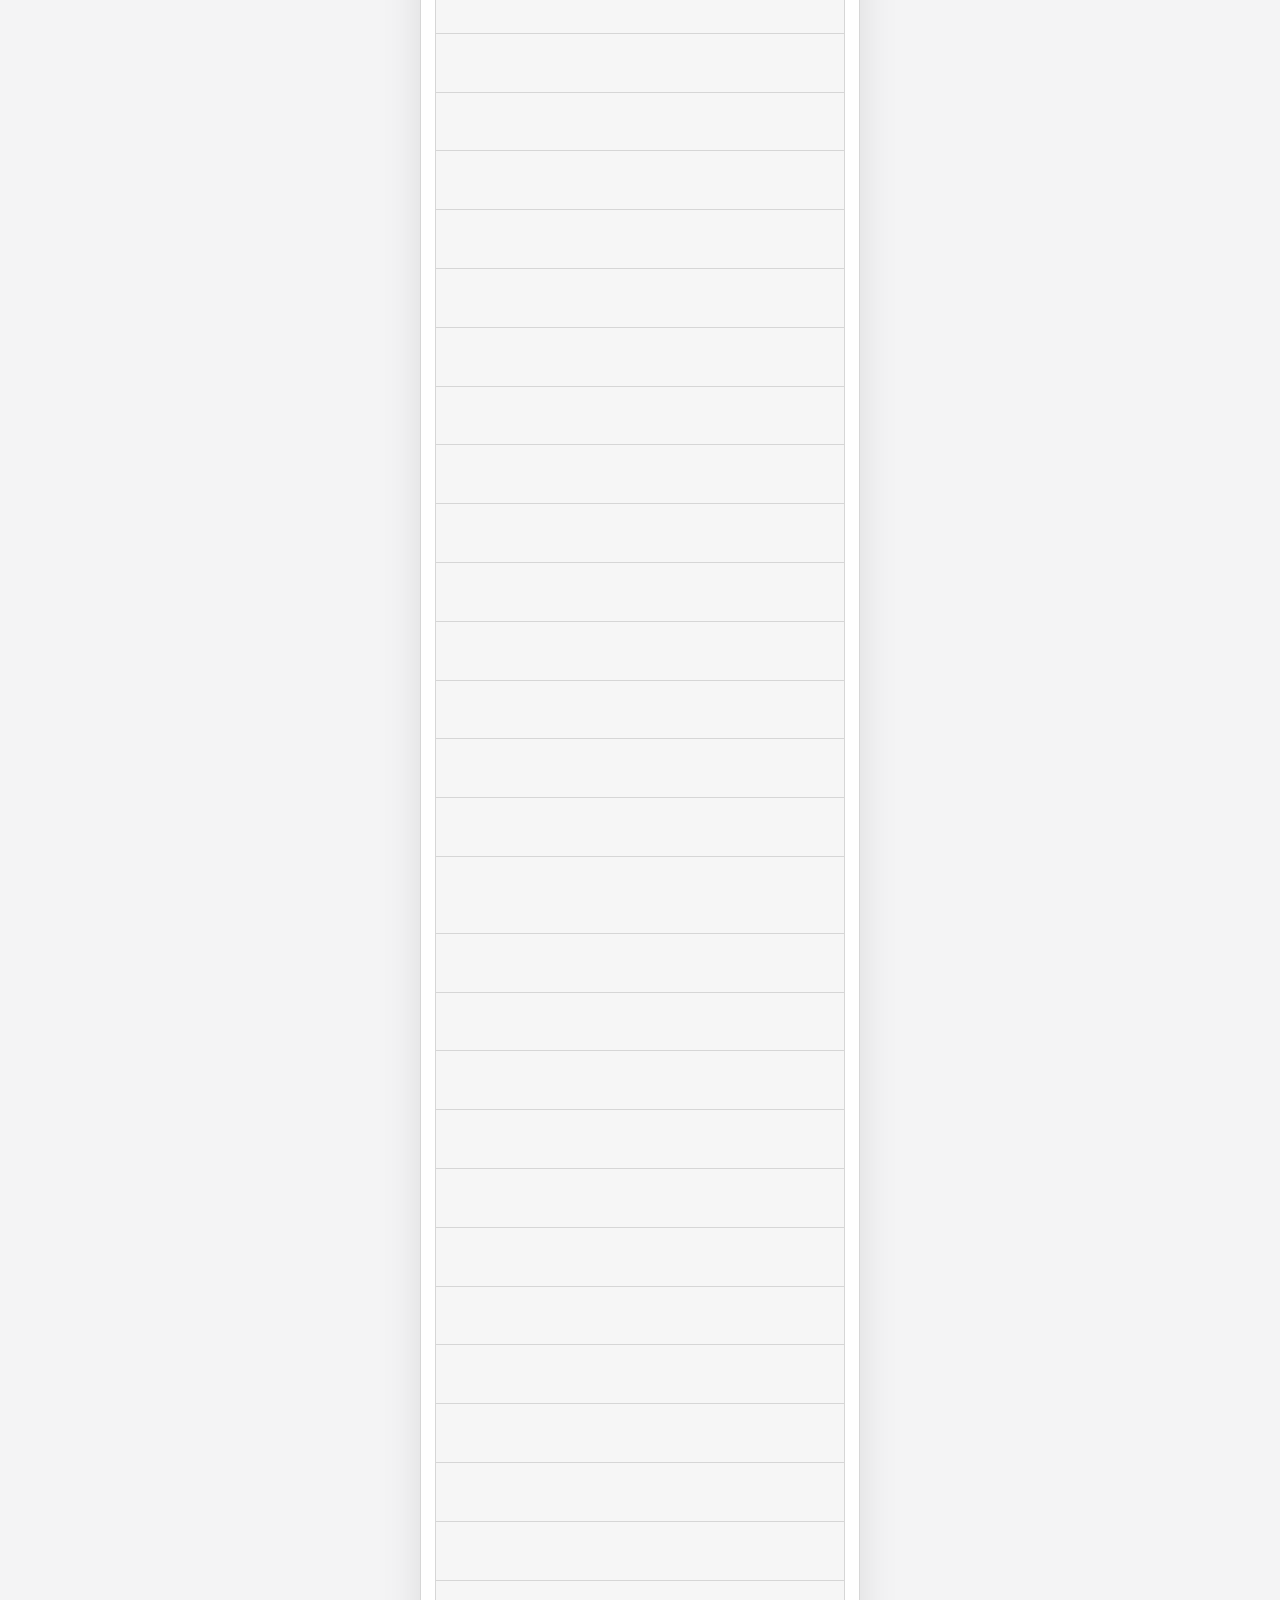
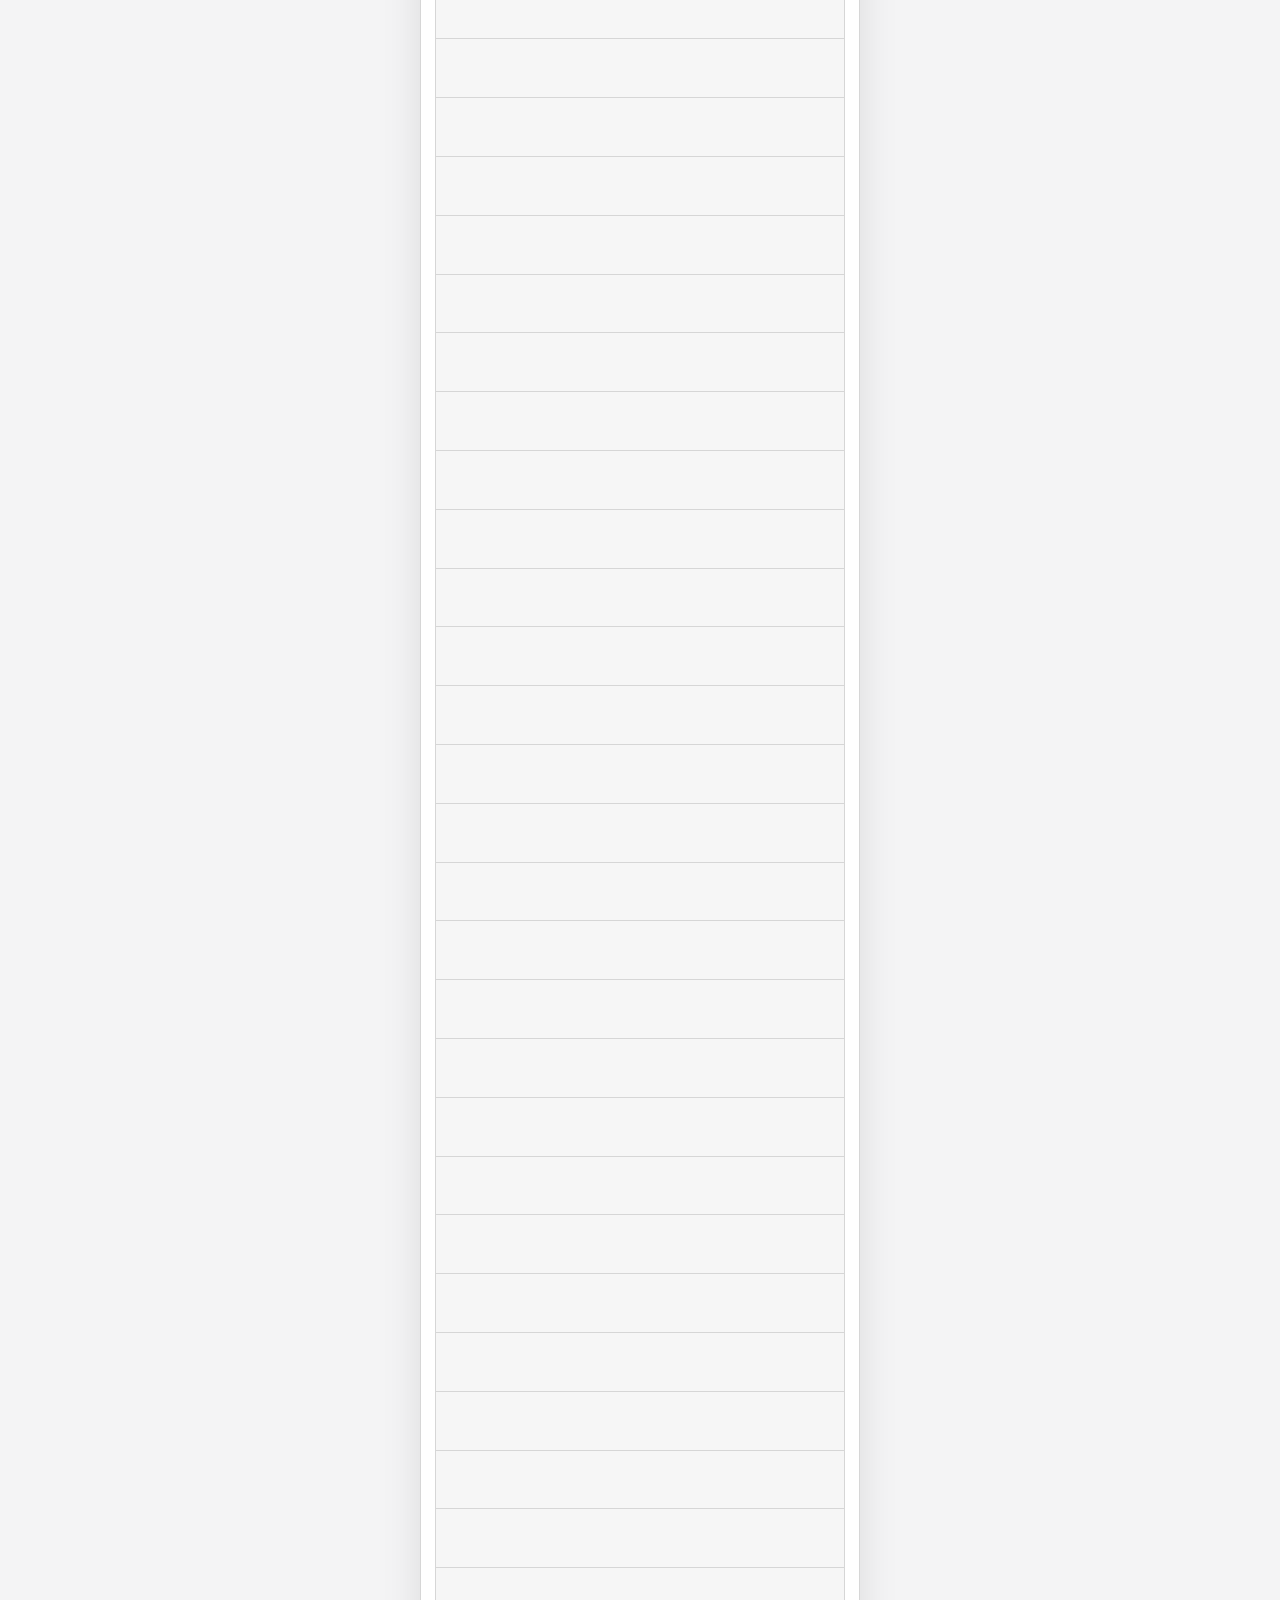
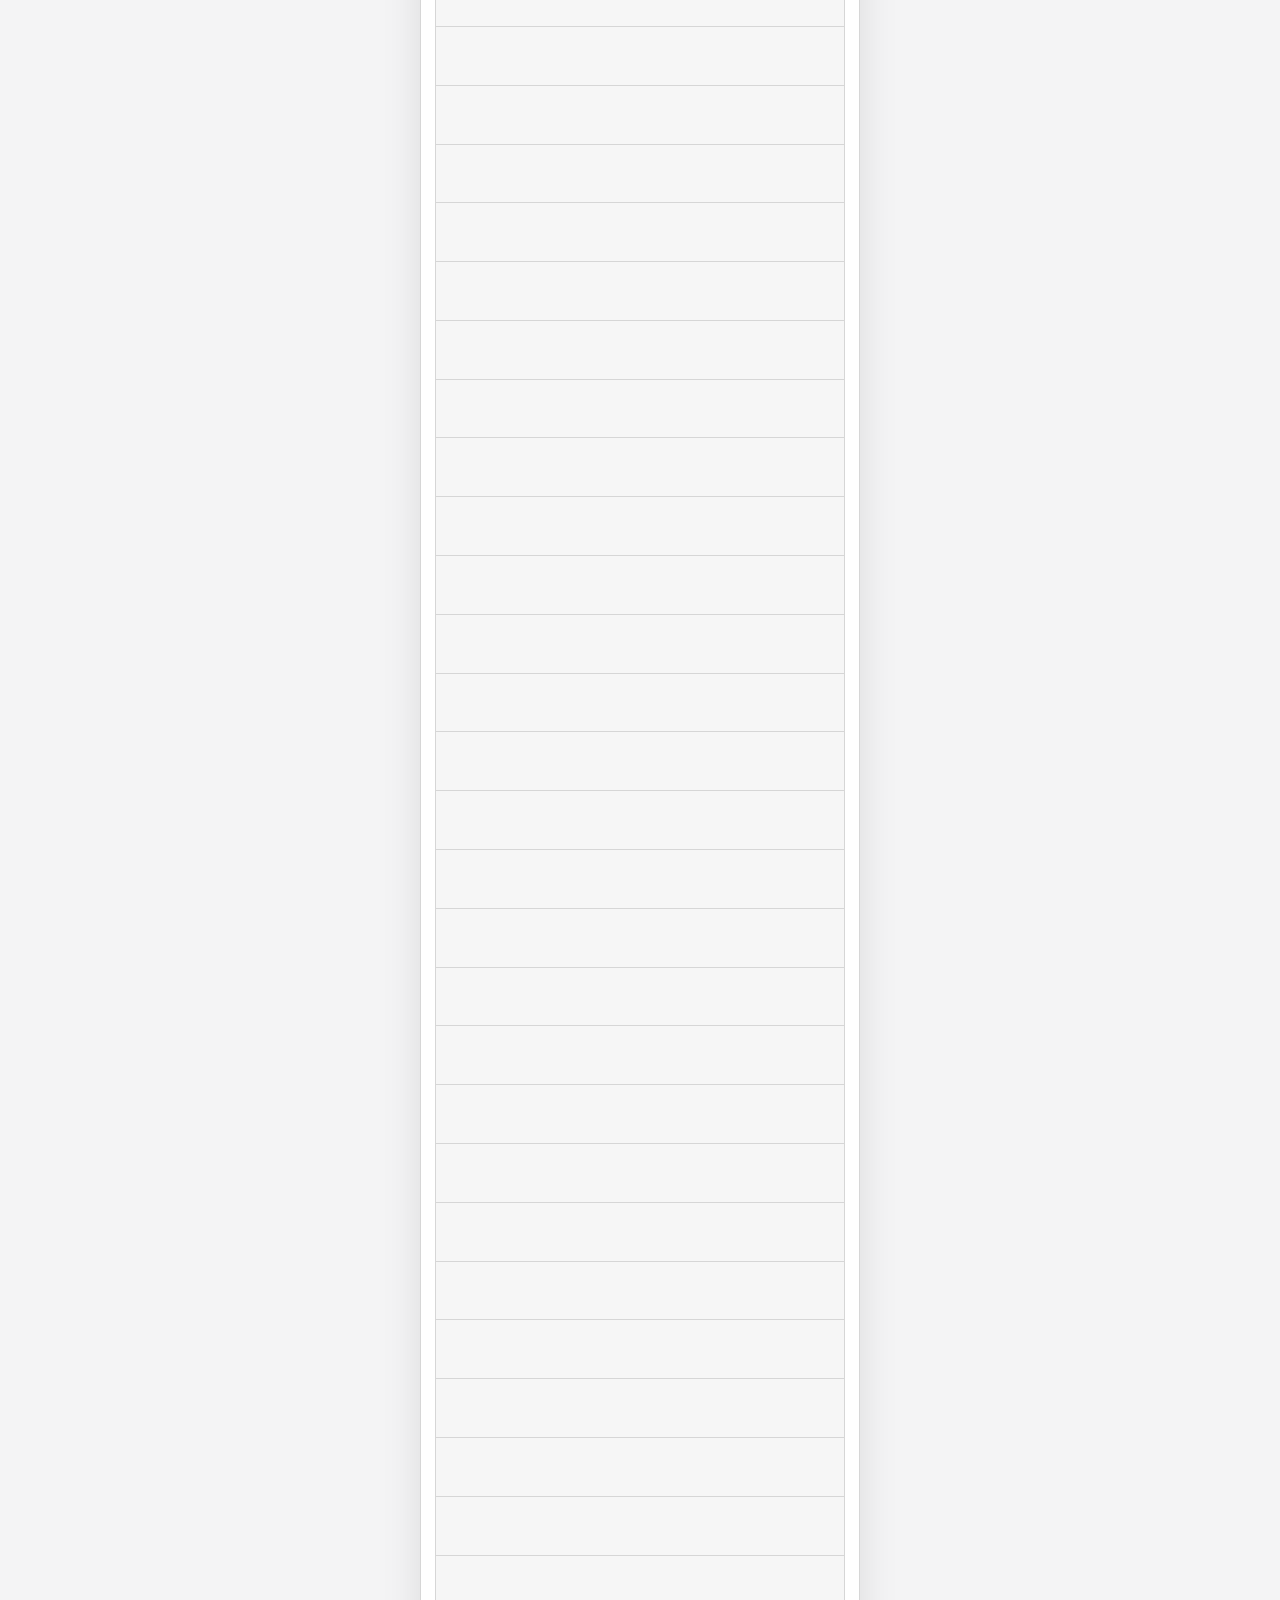
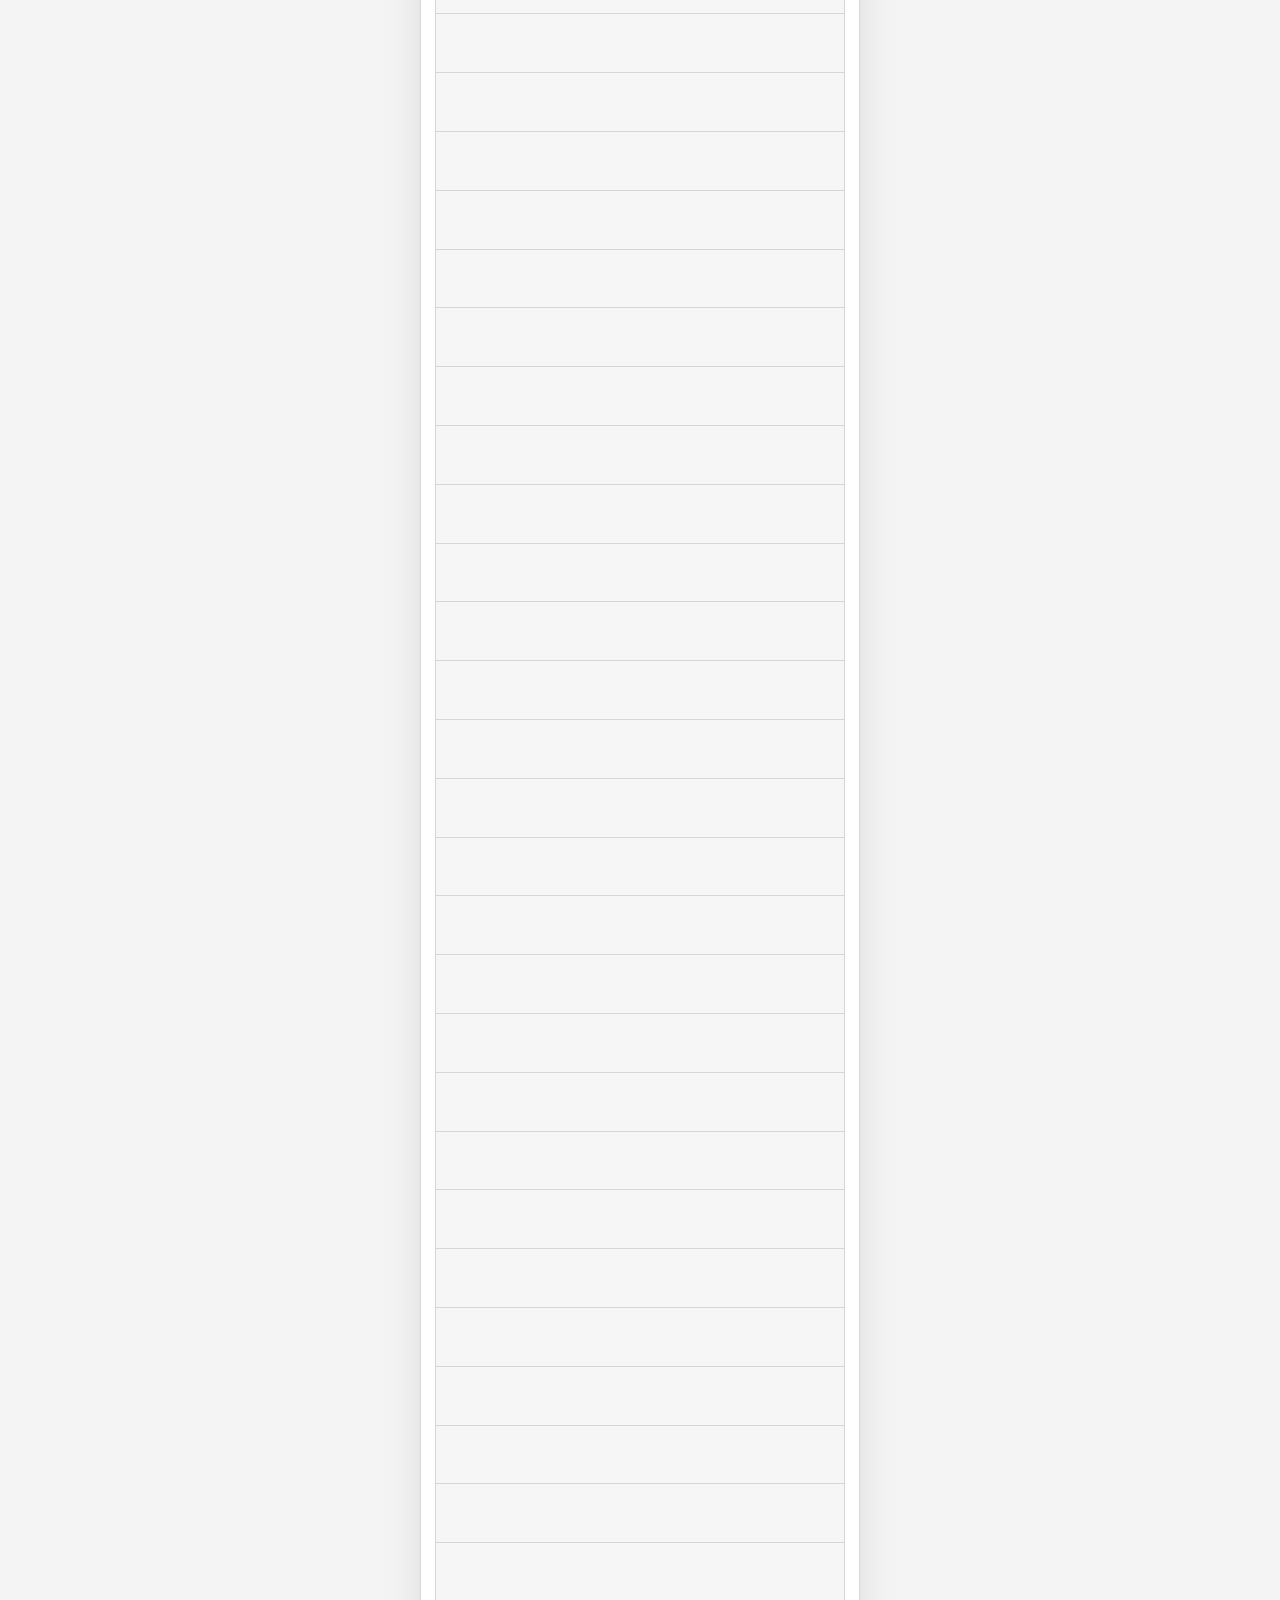
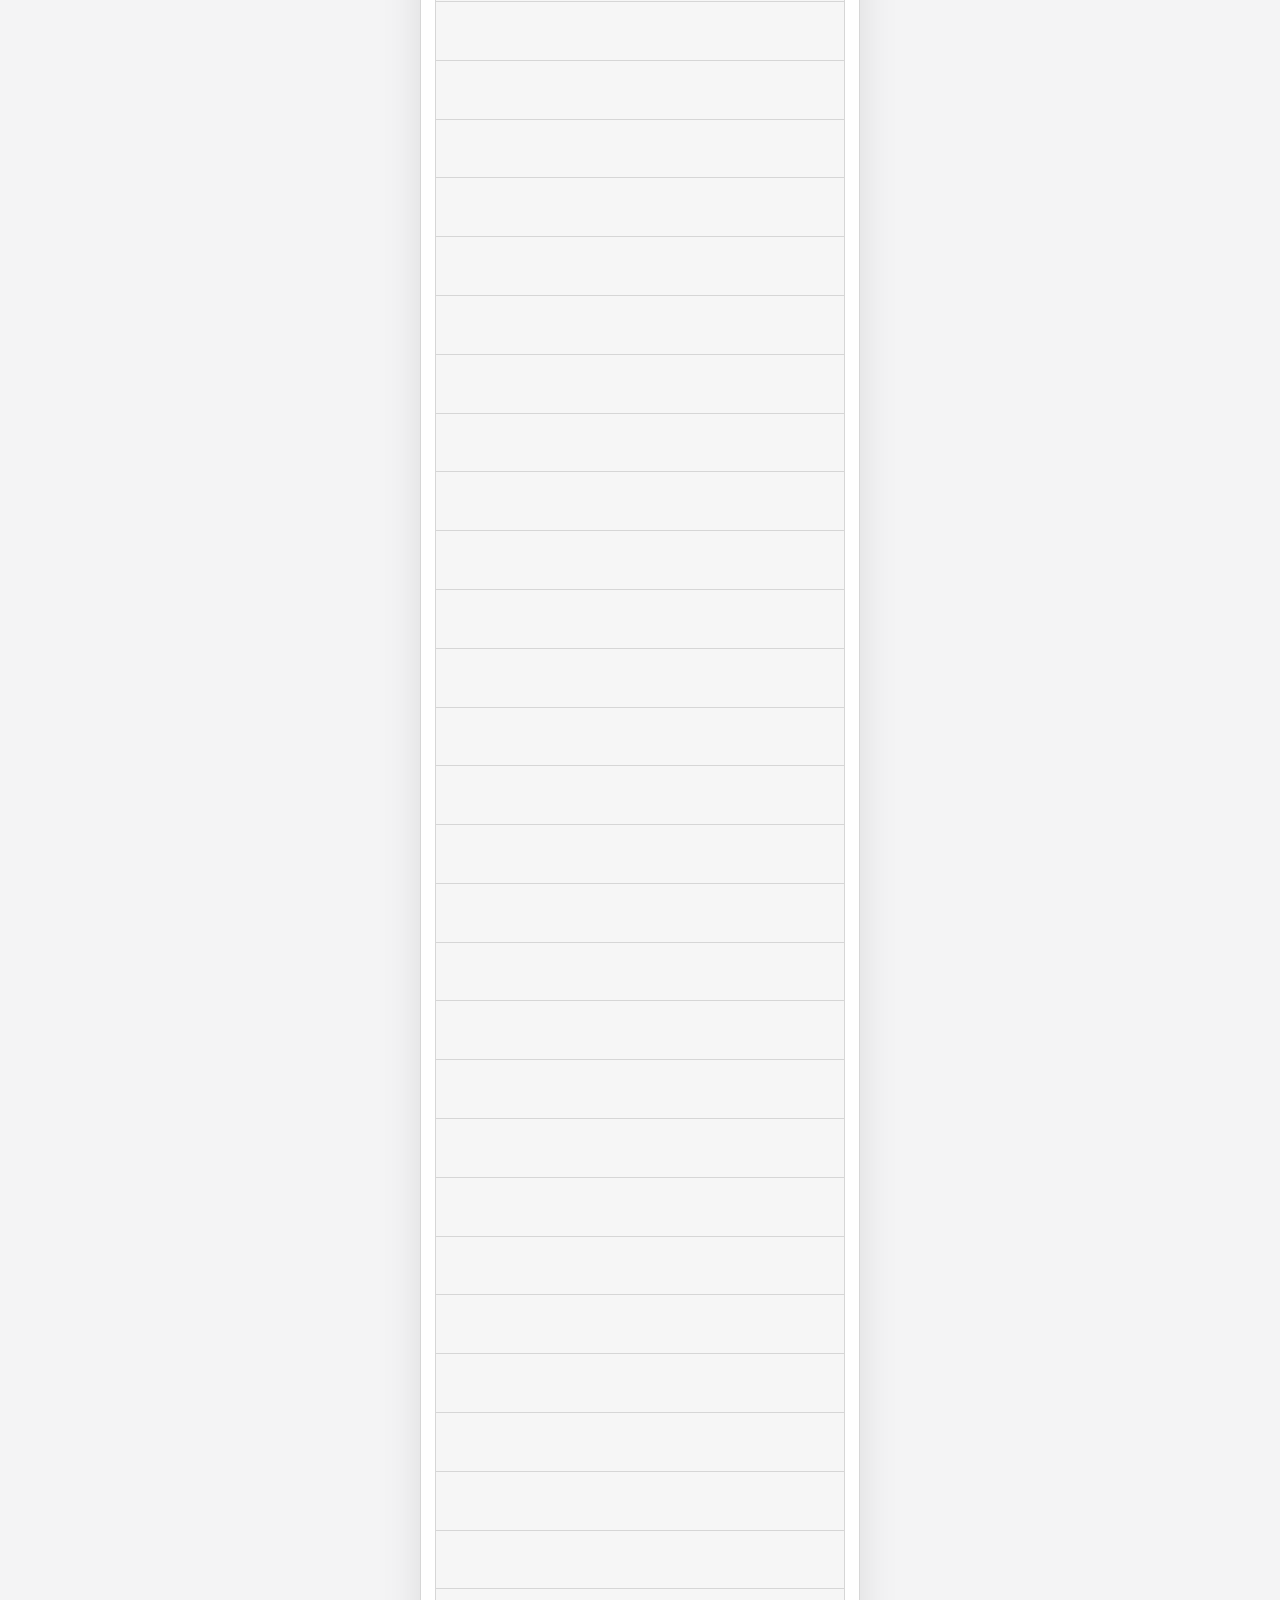
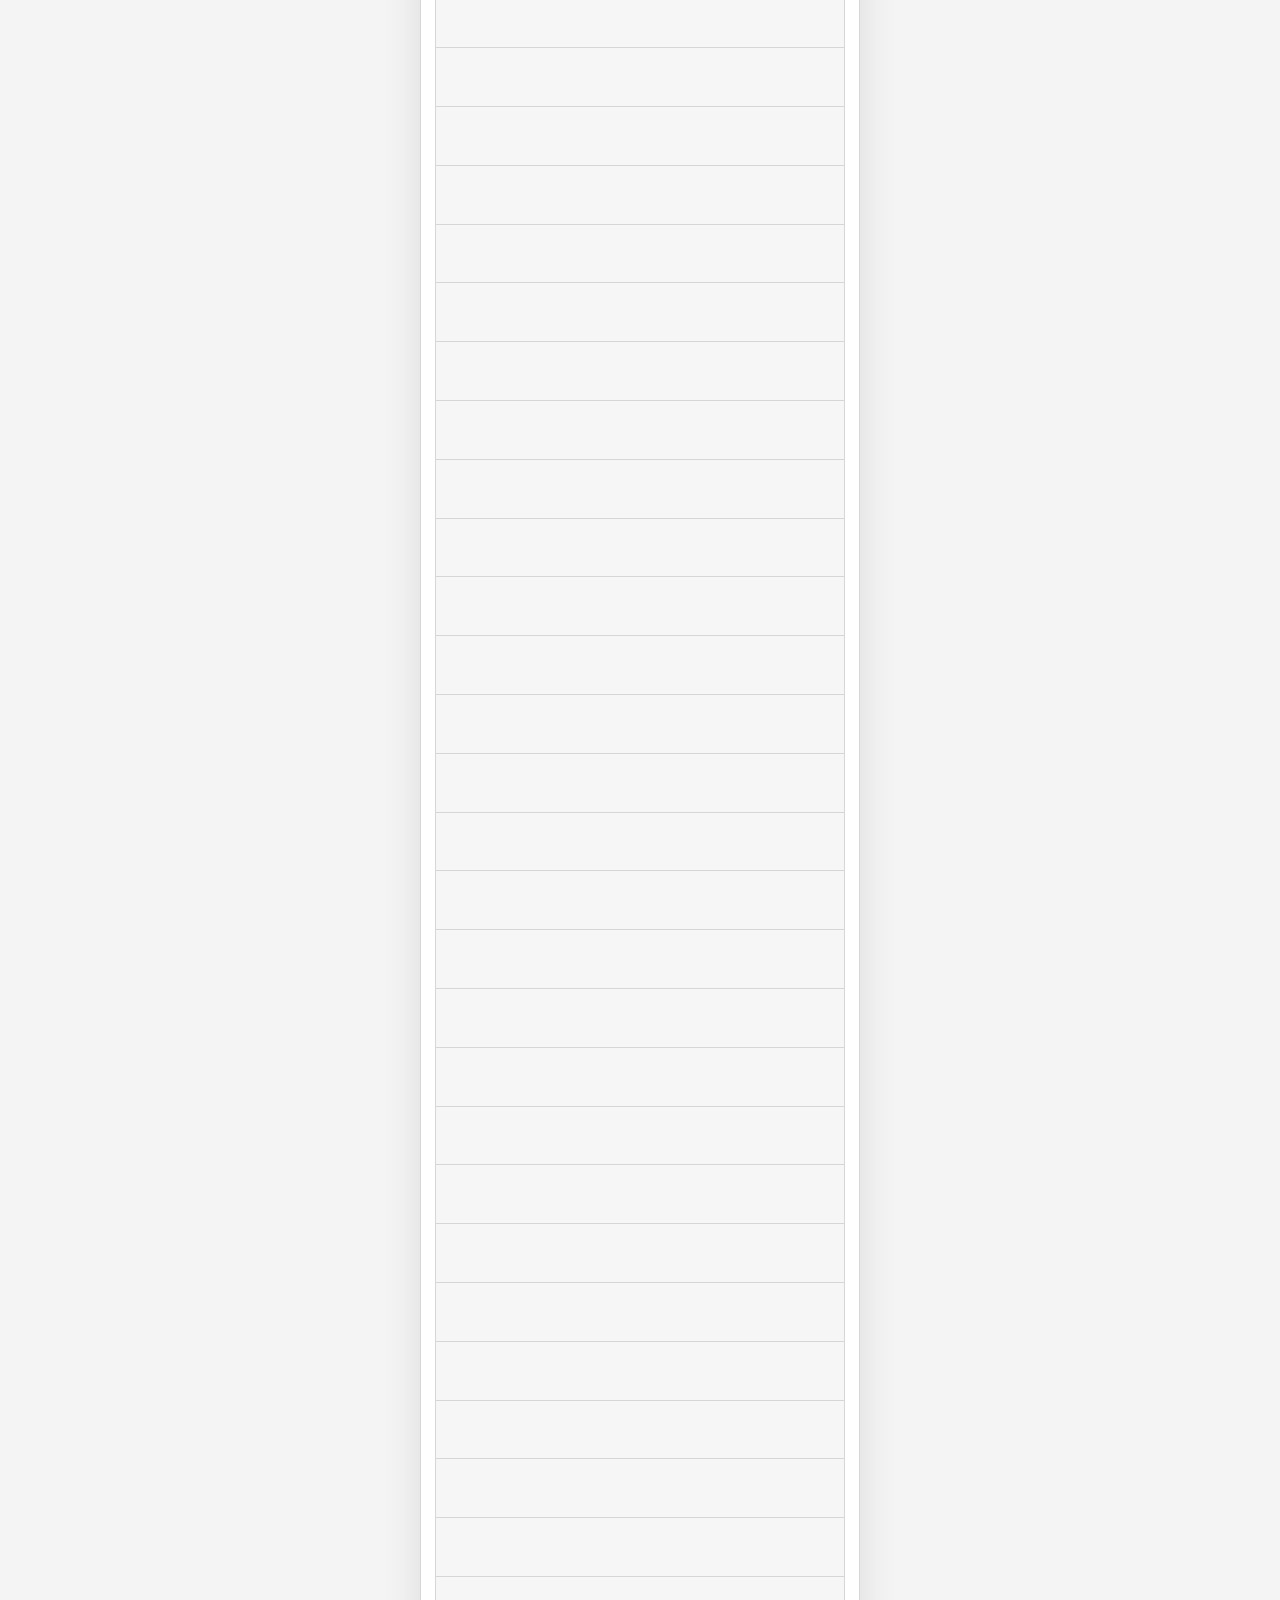
==== commit 332d2122: "p13: alert-only Bouncer + customer-set price alerts from bouncerfix1 8eba04d (per-holder fixed K, NY" ====
--- a/p13/index.html
+++ b/p13/index.html
@@ -7,19 +7,19 @@
 <meta name="color-scheme" content="light dark">
 <script>/* theme1: set the theme before first paint (no flash): saved choice, else the device setting */(function(){var t=null;try{t=localStorage.getItem('p13:theme')}catch(e){}if(t!=='light'&&t!=='dark')t=window.matchMedia&&matchMedia('(prefers-color-scheme: dark)').matches?'dark':'light';document.documentElement.setAttribute('data-theme',t);var m=document.querySelector('meta[name="theme-color"]');if(m)m.setAttribute('content',t==='dark'?'#121316':'#ffffff')})()</script>
 <title>Paracord — Demo stock insurance</title>
-<link rel="icon" type="image/svg+xml" href="logo-badge.svg?v=p13t2">
-<link rel="icon" type="image/png" sizes="32x32" href="favicon-32-badge.png?v=p13t2">
-<link rel="apple-touch-icon" sizes="180x180" href="apple-touch-icon-badge.png?v=p13t2">
-<link rel="stylesheet" href="styles.css?v=p13t2">
-<link rel="stylesheet" href="projections.css?v=p13t2">
-<link rel="stylesheet" href="bouncer.css?v=p13t2">
+<link rel="icon" type="image/svg+xml" href="logo-badge.svg?v=p13f1">
+<link rel="icon" type="image/png" sizes="32x32" href="favicon-32-badge.png?v=p13f1">
+<link rel="apple-touch-icon" sizes="180x180" href="apple-touch-icon-badge.png?v=p13f1">
+<link rel="stylesheet" href="styles.css?v=p13f1">
+<link rel="stylesheet" href="projections.css?v=p13f1">
+<link rel="stylesheet" href="bouncer.css?v=p13f1">
 </head>
 <body>
 <div id="app" class="phone">
   <div class="demo-banner" role="note">DEMO — simulated prices from a demo snapshot, as of Oct 23, 2026 · no real trades</div>
   <header class="topbar">
     <button id="backBtn" class="icon-btn" aria-label="Back" hidden>&#8592;</button>
-    <div class="brand" id="brand"><img class="logo logo-light" src="logo-badge.svg?v=p13t2" alt="" width="32" height="32"><img class="logo logo-dark" src="logo-badge-dark.svg?v=p13t2" alt="" width="32" height="32"><span>Paracord</span></div>
+    <div class="brand" id="brand"><img class="logo logo-light" src="logo-badge.svg?v=p13f1" alt="" width="32" height="32"><img class="logo logo-dark" src="logo-badge-dark.svg?v=p13f1" alt="" width="32" height="32"><span>Paracord</span></div>
     <div class="title" id="title"></div>
     <button id="themeBtn" class="theme-btn" type="button" aria-pressed="false" aria-label="Light mode on. Switch to dark mode"><svg class="sun" viewBox="0 0 24 24" fill="none" stroke="currentColor" stroke-width="2" stroke-linecap="round" aria-hidden="true"><circle cx="12" cy="12" r="4"/><path d="M12 2v2M12 20v2M4.9 4.9l1.4 1.4M17.7 17.7l1.4 1.4M2 12h2M20 12h2M4.9 19.1l1.4-1.4M17.7 6.3l1.4-1.4"/></svg><svg class="moon" viewBox="0 0 24 24" fill="none" stroke="currentColor" stroke-width="2" stroke-linecap="round" stroke-linejoin="round" aria-hidden="true"><path d="M20.5 14.2A8.5 8.5 0 0 1 9.8 3.5a8.5 8.5 0 1 0 10.7 10.7z"/></svg></button>
     <button id="demoChip" class="demo-chip" aria-label="Open demo menu">DEMO ⚙</button>
@@ -34,15 +34,17 @@
   <div id="sheetRoot"></div>
   <div id="toast" role="status" aria-live="polite"></div>
 </div>
-<script src="rate.js?v=p13t2"></script>
-<script src="data/universe.js?v=p13t2"></script>
-<script src="data.js?v=p13t2"></script>
-<script src="sim.js?v=p13t2"></script>
-<script src="projections.js?v=p13t2"></script>
-<script src="confidence.js?v=p13t2"></script>
-<script src="nudge.js?v=p13t2"></script>
-<script src="app.js?v=p13t2"></script>
-<script src="bouncer.js?v=p13t2"></script>
-<script src="theme.js?v=p13t2"></script>
+<script src="rate.js?v=p13f1"></script>
+<script src="data/universe.js?v=p13f1"></script>
+<script src="data.js?v=p13f1"></script>
+<script src="sim.js?v=p13f1"></script>
+<script src="projections.js?v=p13f1"></script>
+<script src="confidence.js?v=p13f1"></script>
+<script src="market.js?v=p13f1"></script>
+<script src="bouncer-core.js?v=p13f1"></script>
+<script src="alerts.js?v=p13f1"></script>
+<script src="app.js?v=p13f1"></script>
+<script src="bouncer.js?v=p13f1"></script>
+<script src="theme.js?v=p13f1"></script>
 </body>
 </html>
--- a/p13/styles.css
+++ b/p13/styles.css
@@ -8,7 +8,7 @@
   --toggle-off:#c4c4c4;--cap1:#c4c4c4;--cap2:#dcdcdc;--stripe1:#e4e4e4;--stripe2:#d6d6d6;--banner-ink:#111111;--code:#222222;--near:#333333;
   --bar-n:#3a3a3a;--bar-w1:#c9c9c9;--bar-w2:#e3e3e3;--util1:#9a9a9a;--util2:#5c5c5c;--marker:#11111188;--accent-line:#c8102e44;
   --grab:#00000026;--grab2:#d0d0d0;--scrim:#00000059;--shadow:#0000001a;--toast:#111111;--toast-ink:#ffffff;--grid:#e6e6e6;--lock-fill:rgba(200,16,46,.06);
-  --nudge-red:#b3261e;--nudge-green:#17762f;--nudge-red-bg:#d32f2f0d;--nudge-green-bg:#1a7f370d;--pulse-red:#d32f2fcc;--pulse-red0:#d32f2f00;--pulse-green:#1a7f37b3;--pulse-green0:#1a7f3700;
+  --mv-down:#b3261e;--mv-up:#17762f;
   --bx-bg:#ffffff;--bx-line:#d6d6d6;--bx-ink:#555555;--bx-badge:#111111;--bx-badge-ink:#ffffff;--bx-tot:#b3261e;--tip-bg:#ffffff;--tip-ink:#111111;--tip-line:rgba(0,0,0,.14);
   color-scheme:light;
 }
@@ -21,7 +21,7 @@
   --toggle-off:#50535b;--cap1:#3a3c42;--cap2:#2c2e33;--stripe1:#26272b;--stripe2:#1d1e21;--banner-ink:#e9eaed;--code:#e3e4e8;--near:#d0d2d7;
   --bar-n:#a3a7b0;--bar-w1:#4a4d55;--bar-w2:#33353b;--util1:#6f727a;--util2:#a9acb3;--marker:#f1f2f488;--accent-line:#ff546855;
   --grab:#ffffff33;--grab2:#4a4d55;--scrim:#000000a6;--shadow:#00000066;--toast:#f1f2f4;--toast-ink:#121316;--grid:#2c2e33;--lock-fill:rgba(255,84,104,.10);
-  --nudge-red:#ff7b72;--nudge-green:#4cc764;--nudge-red-bg:#ff545c1f;--nudge-green-bg:#3fb9501c;--pulse-red:#ff4d55e6;--pulse-red0:#ff4d5500;--pulse-green:#4cc764cc;--pulse-green0:#4cc76400;
+  --mv-down:#ff7b72;--mv-up:#4cc764;
   --bx-bg:#1f2126;--bx-line:#44474e;--bx-ink:#d6d8dc;--bx-badge:#f1f2f4;--bx-badge-ink:#121316;--bx-tot:#ff7b72;--tip-bg:#1f2126;--tip-ink:#f1f2f4;--tip-line:rgba(255,255,255,.26);
   color-scheme:dark;
 }
@@ -234,20 +234,20 @@
 .pf-strip span{display:block;font-size:11px;color:var(--muted)}
 .pf-strip b{display:block;font-size:13px;font-variant-numeric:tabular-nums;white-space:nowrap;overflow:hidden;text-overflow:ellipsis}
 .pf-cov{font-size:11.5px;color:var(--accent);font-weight:700;font-variant-numeric:tabular-nums;white-space:nowrap;overflow:hidden;text-overflow:ellipsis}
-/* nudge1: Portfolio coverage nudges (spec paracord-downtrend-nudge.md). Red pulse = uncovered + dropping; green blink = covered + rising. */
-.pf-nudge{grid-column:1/-1;display:flex;align-items:center;justify-content:flex-end;gap:8px;margin-top:-2px;font-size:12px;line-height:1.3;text-align:right}
-.pf-nudge:empty{display:none}
-.pf-nudge-txt{min-width:0}
-.pf-nudge[data-pf-nudge=red] .pf-nudge-txt{color:var(--nudge-red)}
-.pf-nudge[data-pf-nudge=green] .pf-nudge-txt{color:var(--nudge-green)}
-.pf-nudge-x{flex:none;height:24px;border-radius:999px;border:1px solid var(--line);background:transparent;font-size:11.5px;font-weight:700;color:var(--muted);padding:0 10px;cursor:pointer}
-.pf-row.nudge-red{background:var(--nudge-red-bg)}
-.pf-row.nudge-green{background:var(--nudge-green-bg)}
-.pf-row.nudge-red .toggle{animation:nudgeRed 1.4s ease-out infinite}
-.pf-row.nudge-green .toggle{animation:nudgeGreen 1.6s ease-in-out infinite}
-@keyframes nudgeRed{0%{box-shadow:0 0 0 0 var(--pulse-red)}70%{box-shadow:0 0 0 9px var(--pulse-red0)}100%{box-shadow:0 0 0 0 var(--pulse-red0)}}
-@keyframes nudgeGreen{0%,100%{box-shadow:0 0 0 2px var(--pulse-green0)}50%{box-shadow:0 0 0 4px var(--pulse-green)}}
-@media (prefers-reduced-motion:reduce){.pf-row.nudge-red .toggle,.pf-row.nudge-green .toggle{animation:none}.pf-row.nudge-red .toggle{box-shadow:0 0 0 3px var(--pulse-red)}.pf-row.nudge-green .toggle{box-shadow:0 0 0 3px var(--pulse-green)}}
+/* bouncerfix1: customer-set price alerts. Neutral highlight (no red/green fill, no pulse); red/green only on the down/up figure. */
+.pf-bell{font-size:11.5px;color:var(--muted);margin-top:2px;white-space:nowrap;overflow:hidden;text-overflow:ellipsis}
+.pf-alert{grid-column:1/-1;display:flex;flex-wrap:wrap;align-items:center;justify-content:flex-end;gap:4px 8px;margin-top:-2px;font-size:12px;line-height:1.35;text-align:right;color:var(--text)}
+.pf-alert:empty{display:none}
+.pf-alert-txt{min-width:0;flex:1 1 100%}
+.pf-alert b.down{color:var(--mv-down)}.pf-alert b.up{color:var(--mv-up)}
+.pf-alert-x{flex:none;height:24px;border-radius:999px;border:1px solid var(--line);background:transparent;font-size:11.5px;font-weight:700;color:var(--muted);padding:0 10px;cursor:pointer}
+.pf-row.alert-hit{background:var(--panel2);box-shadow:inset 3px 0 0 var(--muted)}
+.alert-detail:empty{display:none}.alert-detail{justify-content:flex-start;text-align:left;background:var(--panel2);border-radius:12px;padding:8px 10px;margin:0 0 10px;box-shadow:inset 3px 0 0 var(--muted)}
+.alert-form{display:grid;grid-template-columns:repeat(3,1fr);gap:8px}
+.alert-form label{display:flex;flex-direction:column;gap:4px;font-size:12px;color:var(--muted);font-weight:700}
+.alert-form label span{display:flex;align-items:center;gap:3px;color:var(--text);font-weight:600}
+.alert-form input{width:100%;min-width:0;height:36px;border-radius:10px;border:1px solid var(--line);background:var(--bg);color:var(--text);font-size:15px;padding:0 8px}
+.alert-err{color:var(--mv-down);min-height:0;margin-top:4px}.alert-err:empty{display:none}
 /* theme1: light/dark switch in the header (sun = light, moon = dark); 44px tap target */
 .theme-btn{flex:none;display:grid;place-items:center;width:44px;height:44px;margin-left:auto;border-radius:999px;border:1px solid var(--line);background:var(--panel2);color:var(--text);padding:0}
 .theme-btn svg{width:22px;height:22px;display:block}
--- a/p13/bouncer.css
+++ b/p13/bouncer.css
@@ -17,8 +17,6 @@
   .bouncer.alert{animation:bxThrob 2.6s ease-in-out infinite}
   .bouncer.alert::before,.bouncer.alert::after{display:none;animation:none}
 }
-.bouncer-toast{position:fixed;left:50%;top:14px;transform:translate(-50%,-20px);opacity:0;pointer-events:none;z-index:2147483001;background:var(--toast,#111);color:var(--toast-ink,#fff);font:600 13px/1.35 system-ui,sans-serif;padding:9px 14px;border-radius:12px;max-width:min(92vw,440px);text-align:center;transition:.2s}
-.bouncer-toast.on{opacity:1;transform:translate(-50%,0)}
 .bouncer-scrim{position:fixed;inset:0;z-index:2147482000;background:var(--scrim,#00000059);display:flex;justify-content:flex-end;align-items:stretch}
 .bouncer-scrim[hidden]{display:none}
 .bouncer-panel{width:420px;max-width:100%;height:100%;background:var(--panel,#fff);color:var(--text,#111);display:flex;flex-direction:column;box-shadow:-8px 0 30px #00000030;font-size:14px}
@@ -36,11 +34,6 @@
 .bx-item{border-top:1px dashed var(--line,#ddd);padding:5px 0}
 .bx-line{display:flex;flex-wrap:wrap;gap:4px 12px;font-size:13px;font-variant-numeric:tabular-nums}
 .bx-gap{font-size:12px;color:var(--muted,#666)}.bx-gap b{color:var(--bx-tot,#b3261e)}
-.bx-acts{border-top:1px solid var(--line,#ddd);margin-top:6px;padding-top:4px}
-.bx-act{display:flex;align-items:center;justify-content:space-between;gap:8px;font-size:12.5px;padding:4px 0}
-.bx-act b{display:inline-block;width:16px;color:var(--muted,#666)}
-.bx-act small{color:var(--muted,#666)}
-.bx-act button{flex:none;height:28px;border-radius:8px;border:1px solid var(--line,#ccc);background:transparent;font-size:12px;font-weight:700;padding:0 10px;cursor:pointer;color:inherit}
 .bouncer-note{margin:0;padding:8px 16px 14px;font-size:11px;color:var(--muted,#666);border-top:1px solid var(--line,#ddd)}
 @media (max-width:640px){
   .bouncer-scrim{align-items:flex-end;justify-content:center}
@@ -57,6 +50,7 @@
 .bx-stock .bx-top{justify-content:flex-start}
 .bx-tk{font-size:15px}
 .bx-now{font-size:13px;color:var(--muted,#666);font-variant-numeric:tabular-nums}
+.bx-chg{font-size:12px;font-variant-numeric:tabular-nums;color:var(--muted,#666)}.bx-chg .bx-down{color:var(--down,#b3261e);font-weight:700}.bx-chg .bx-up{color:var(--up,#137333);font-weight:700}
 .bx-stock .bx-tot{margin-left:auto}
 .bx-drop b{color:var(--bx-tot,#b3261e)}
 .bx-stock .bx-line{padding:2px 0}
@@ -65,3 +59,16 @@
 .bx-hlist{max-height:220px;overflow:auto;border-top:1px dashed var(--line,#ddd)}
 .bx-h{display:flex;flex-wrap:wrap;gap:2px 10px;padding:4px 0;border-bottom:1px dashed var(--line,#eee);font-variant-numeric:tabular-nums}
 .bx-h span:first-child{font-weight:700;min-width:96px}
+/* bouncerfix1: market session status, stale / no-price notes */
+.bouncer-session{font-size:12px;color:var(--muted,#666);margin-top:6px;line-height:1.35}
+.bouncer-session b{color:var(--text,#111)}
+.bouncer-session .bx-dot{display:inline-block;width:8px;height:8px;border-radius:50%;margin-right:6px;vertical-align:1px;background:var(--muted,#888)}
+.bouncer-session[data-state="open"] .bx-dot{background:#1f8a3b}
+.bouncer-session[data-state="pre"] .bx-dot{background:#c98a00}
+.bx-sess-note{font-size:11.5px;opacity:.85}
+.bx-stale-line:empty{display:none}
+.bx-stale{display:inline-block;font-size:11.5px;font-weight:600;padding:1px 7px;border-radius:999px;margin:0 0 4px;background:#c98a0022;color:#8a5d00;border:1px solid #c98a0066}
+html[data-theme="dark"] .bx-stale{color:#f0c060}
+.bx-notes{margin:2px 0 8px}
+.bx-note{font-size:12px;color:var(--muted,#666);border:1px dashed var(--line,#ddd);border-radius:10px;padding:7px 10px;margin:0 0 6px}
+.bx-h small{color:var(--muted,#666);font-weight:400}
